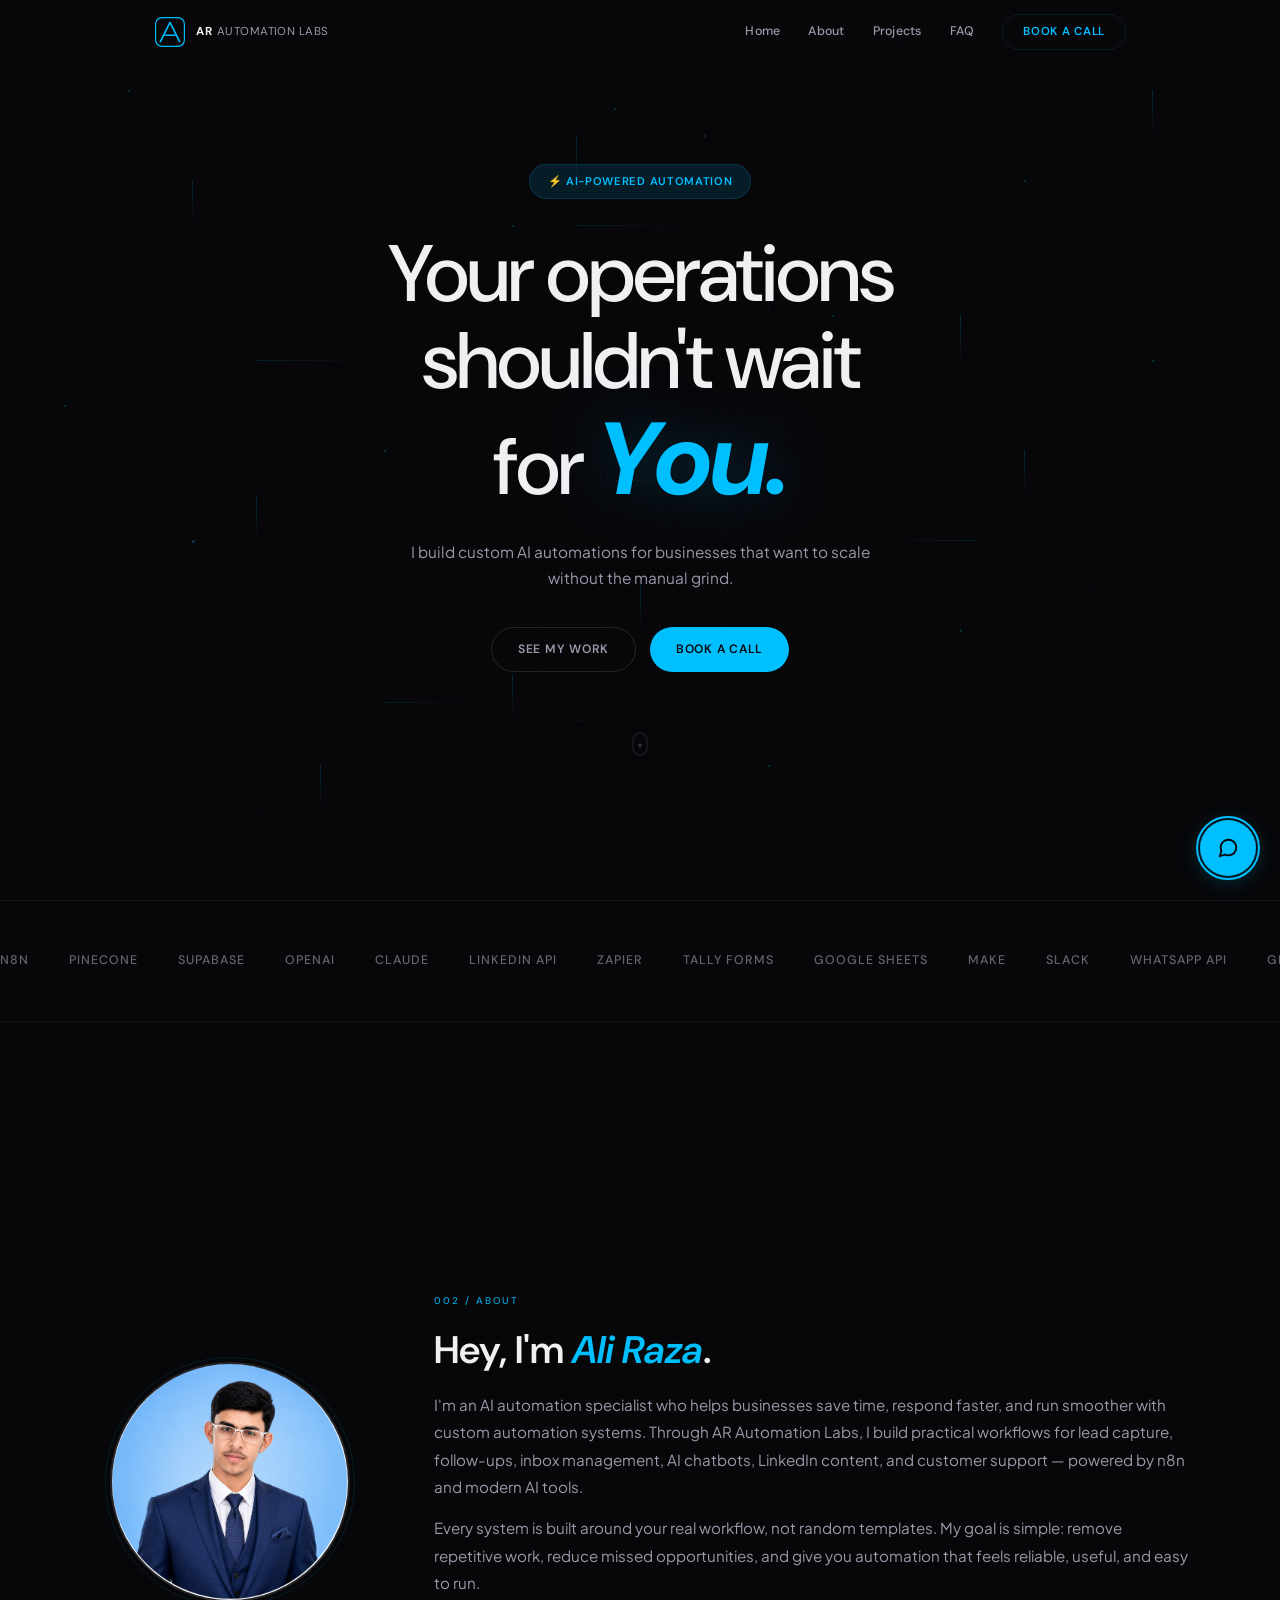
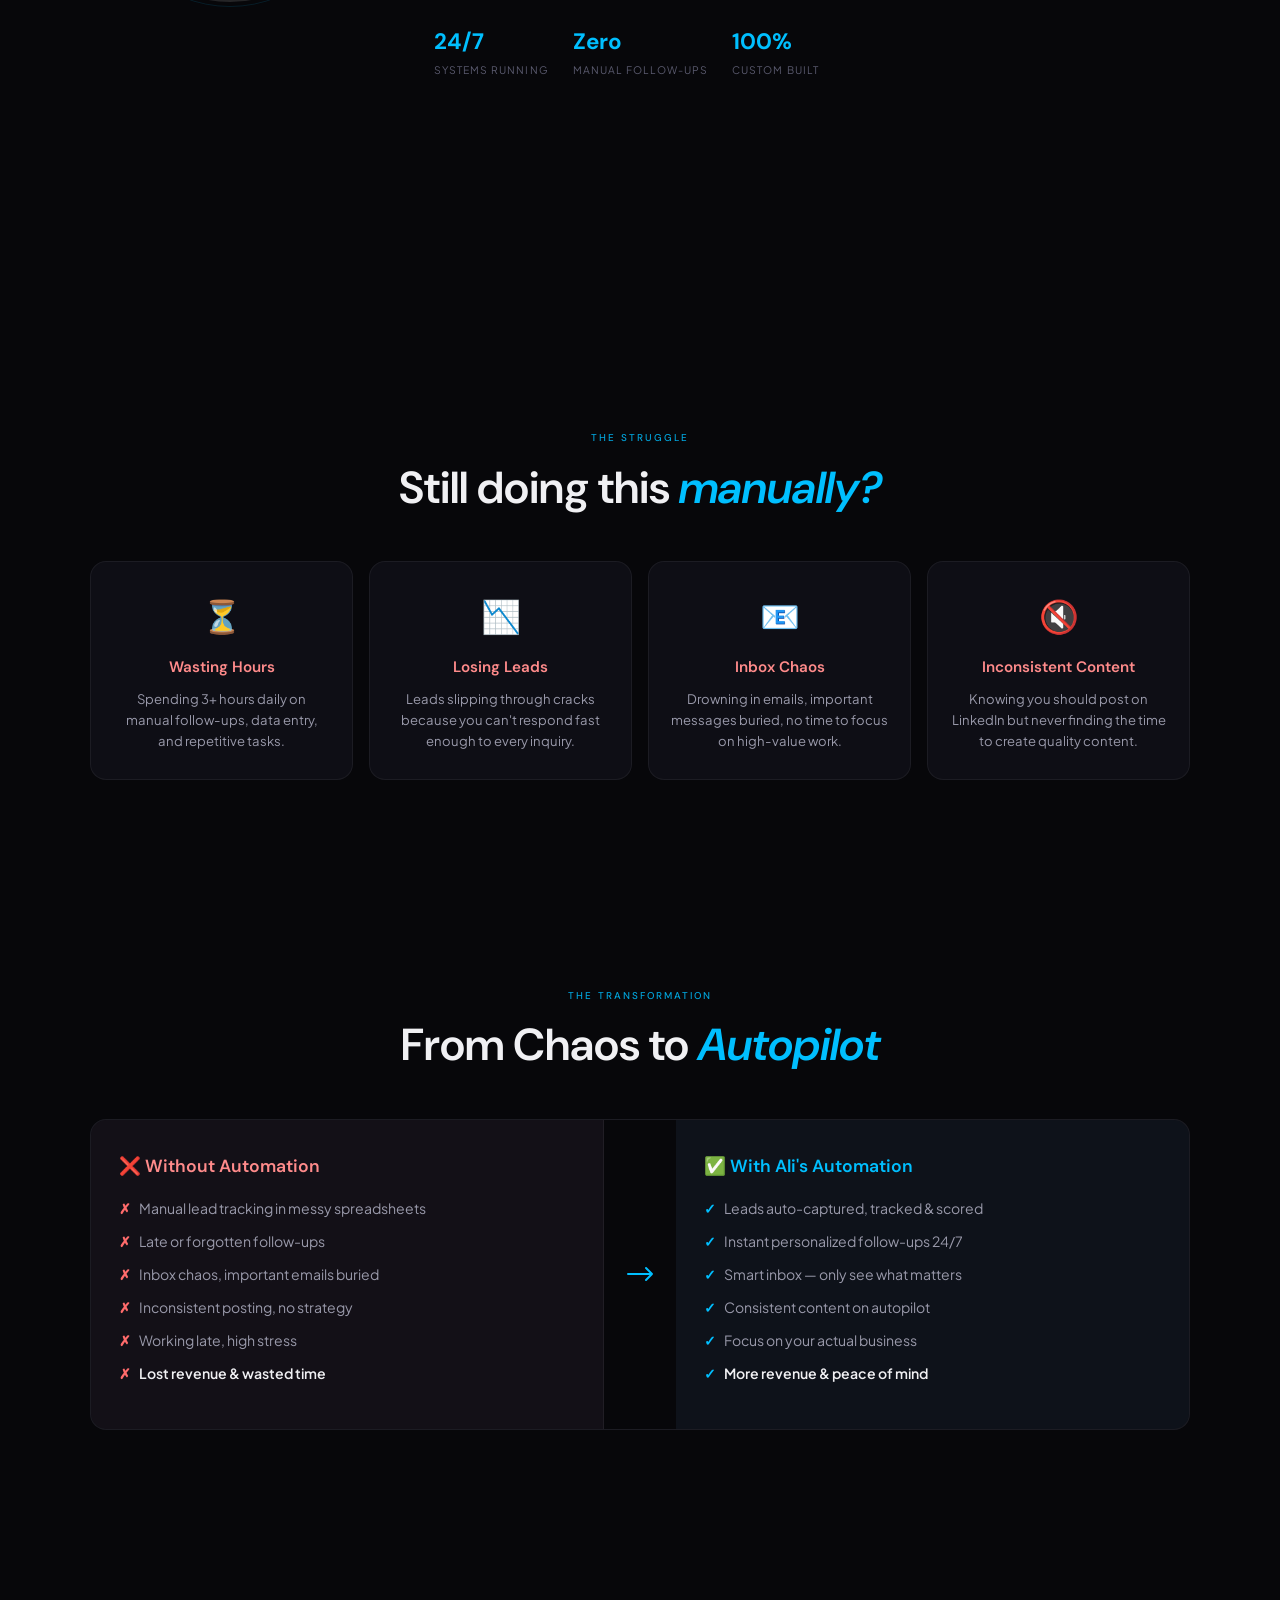
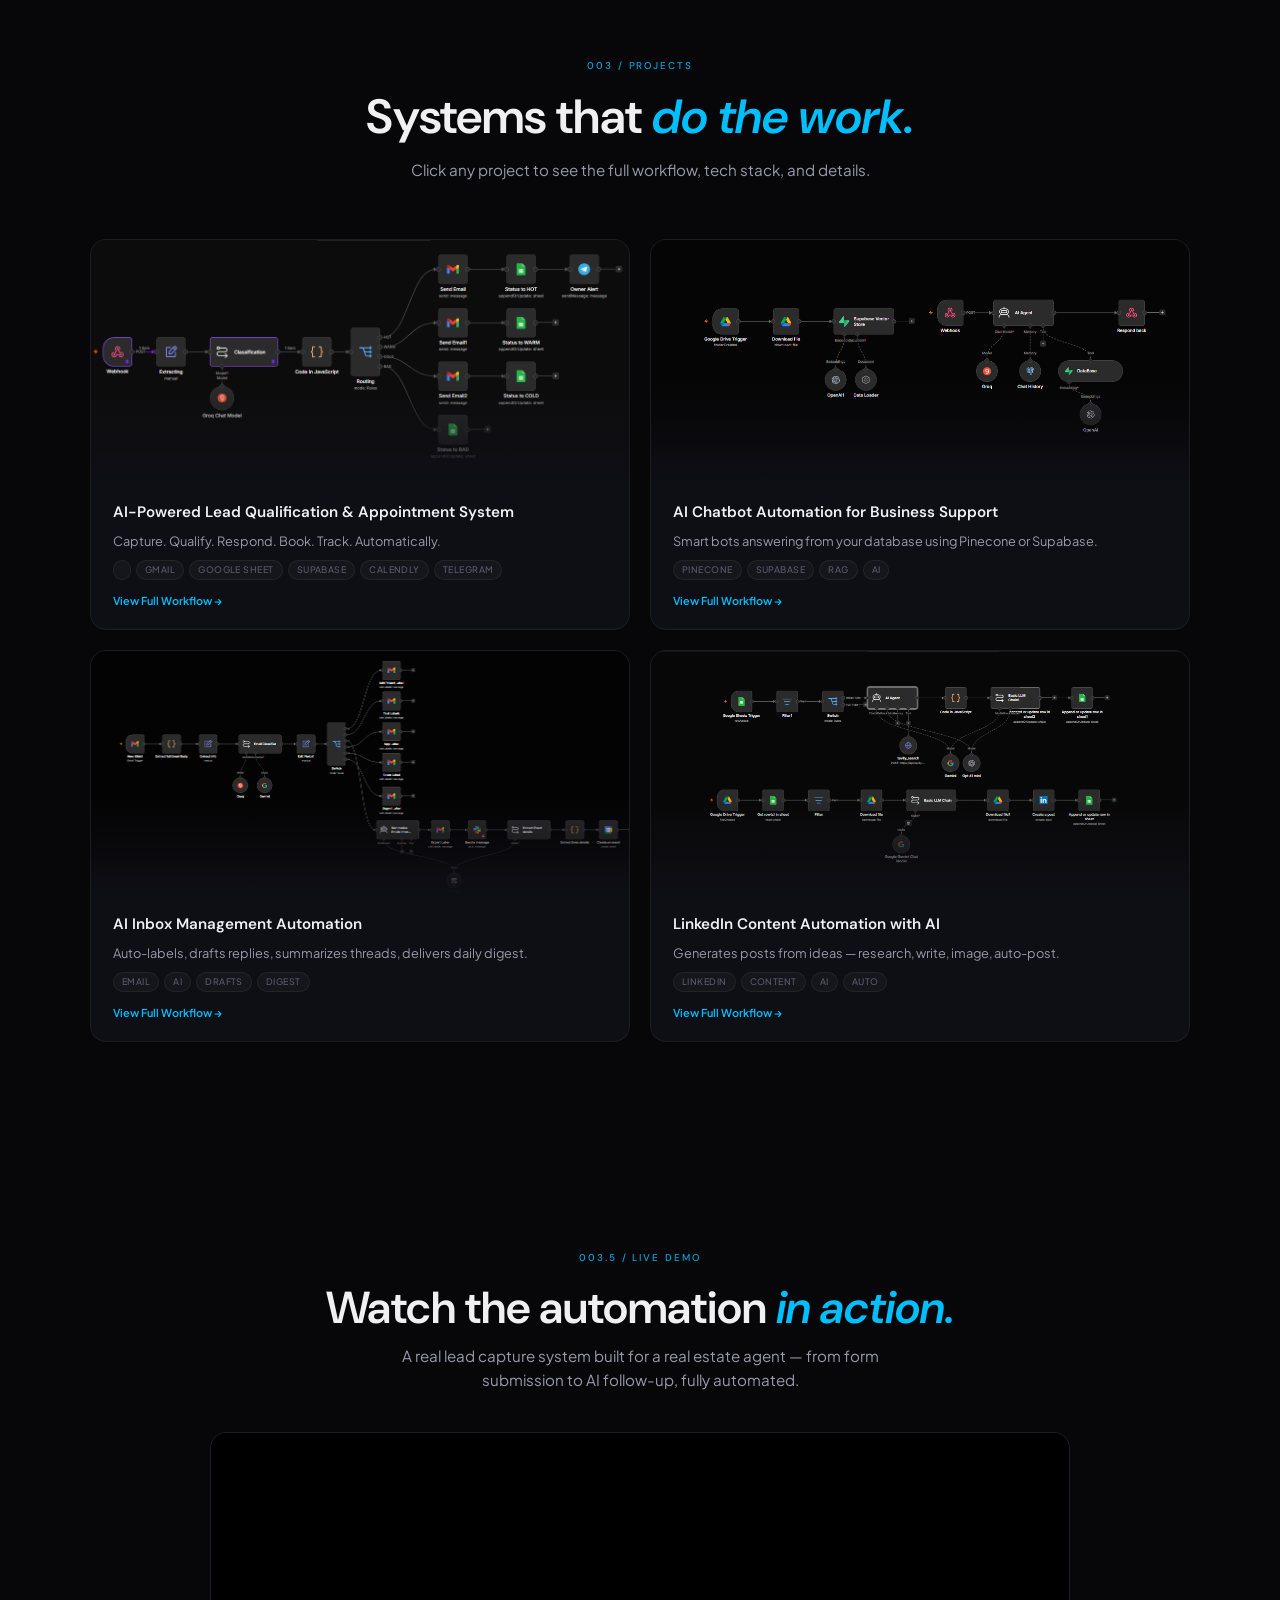
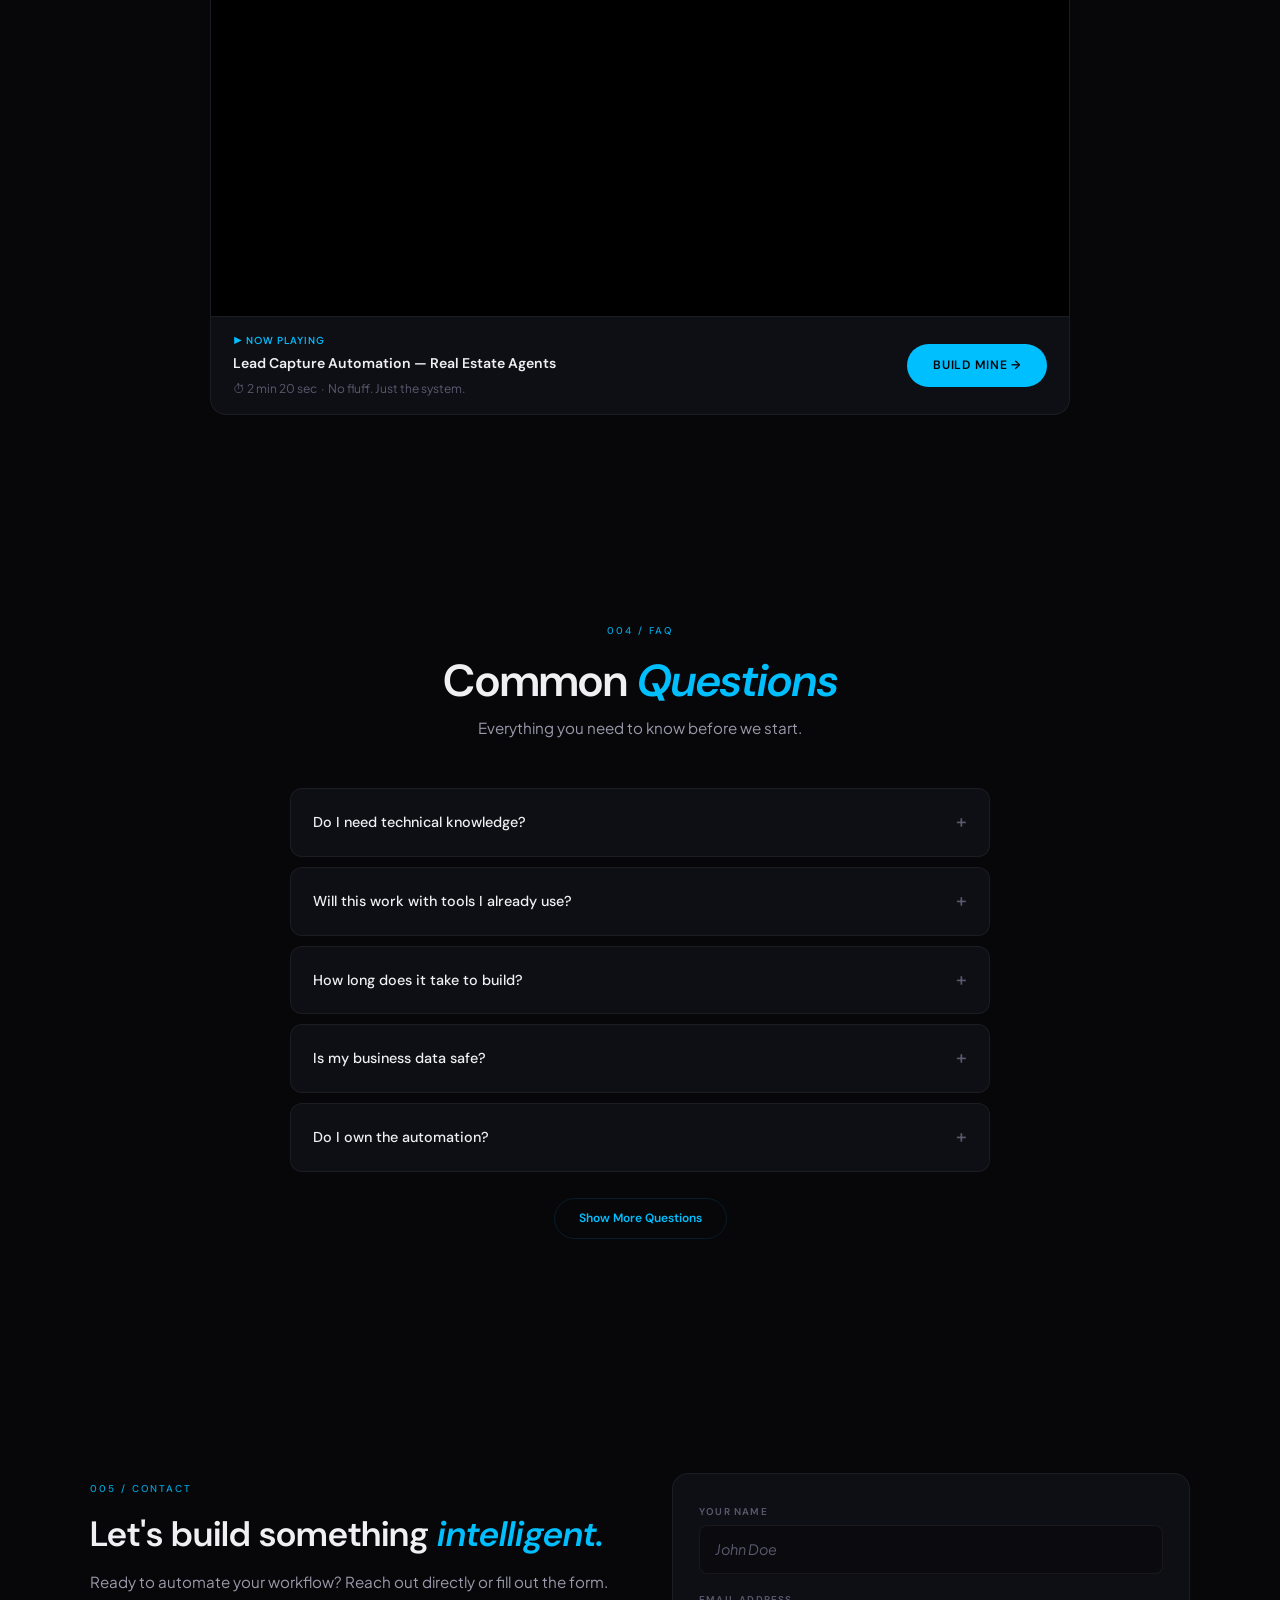
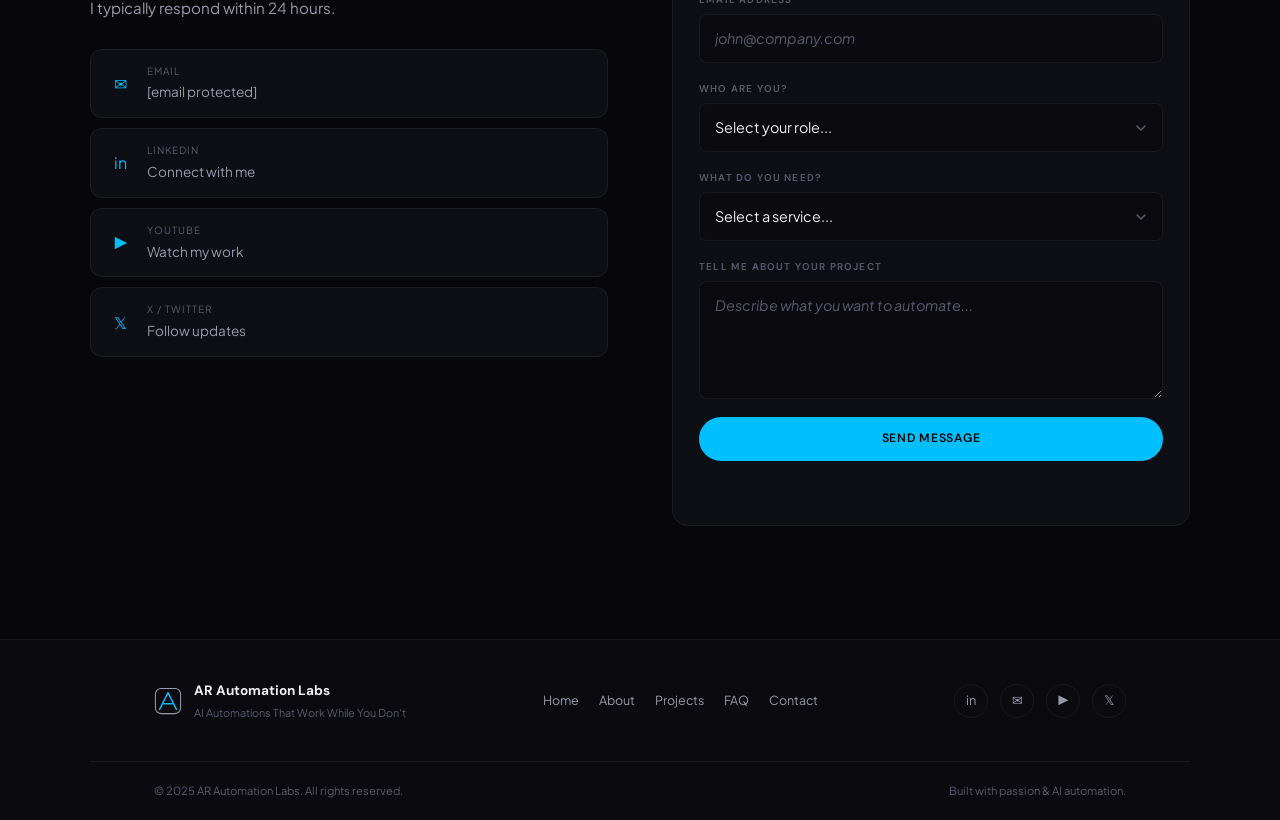
==== index.html @ 672a9bc5 "Update index.html" ====
<!DOCTYPE html>
<html lang="en">
<head>
    <meta charset="UTF-8">
    <meta name="viewport" content="width=device-width, initial-scale=1.0">
    <title>Ali Raza — AI Automation Specialist | AR Automation Labs</title>
    <meta name="description" content="AR Automation Labs by Ali Raza builds custom AI automations for small businesses: lead capture, AI chatbots, inbox management and LinkedIn content powered by n8n.">
    <meta name="keywords" content="AR Automation Labs, AR Automation Lab, Ali Raza, aliraza, Faisalabad, Pakistan, Freelancer, Founder, Ali Automation, Ali Raza automation, AI automation specialist, AI automation expert, n8n automation, n8n automation specialist, lead capture automation, AI chatbot setup, AI chatbot automation, inbox management automation, LinkedIn content automation, business process automation, workflow automation expert, real estate automation, coaching automation, consultant automation, marketing agency automation">
    <meta name="author" content="Ali Raza">
    <meta name="robots" content="index, follow, max-snippet:-1">
    <link rel="canonical" href="https://ar-automation-labs.vercel.app/">

    <meta property="og:type" content="website">
    <meta property="og:url" content="https://ar-automation-labs.vercel.app/">
    <meta property="og:title" content="AR Automation Labs | AI Automation Specialist — Ali Raza">
    <meta property="og:description" content="AR Automation Labs by Ali Raza builds practical AI automations for businesses, including lead capture, AI chatbots, inbox management and LinkedIn content systems powered by n8n.">
    <meta property="og:site_name" content="AR Automation Lab">
    <meta property="og:image" content="https://ar-automation-labs.vercel.app/uploads/profile_pic.png">
    <meta property="og:image:alt" content="Ali Raza — AI Automation Specialist at AR Automation Lab">

    <meta name="twitter:card" content="summary_large_image">
    <meta name="twitter:title" content="AR Automation Labs | AI Automation Specialist — Ali Raza">
    <meta name="twitter:description" content="Practical AI automation systems by Ali Raza for lead capture, AI chatbots, inbox management and LinkedIn content automation using n8n.">
    <meta name="twitter:image" content="https://ar-automation-labs.vercel.app/uploads/profile_pic.png">
    <meta name="twitter:image:alt" content="Ali Raza — AI Automation Specialist at AR Automation Lab">

    <meta name="theme-color" content="#07070A">

    <link rel="preconnect" href="https://fonts.googleapis.com">
    <link rel="preconnect" href="https://fonts.gstatic.com" crossorigin>
    <link href="https://fonts.googleapis.com/css2?family=DM+Sans:ital,opsz,wght@0,9..40,300;0,9..40,400;0,9..40,500;0,9..40,600;0,9..40,700;1,9..40,400;1,9..40,700&family=Plus+Jakarta+Sans:wght@300;400;500;600;700&display=swap" rel="stylesheet">

    <link rel="icon" type="image/svg+xml" href="favicon.svg">
    <link rel="apple-touch-icon" href="uploads/profile_pic.png">

    <script type="application/ld+json">
    {
      "@context": "https://schema.org",
      "@graph": [
        {
          "@type": "Person",
          "@id": "https://ar-automation-labs.vercel.app#person",
          "name": "Ali Raza",
          "alternateName": ["Ali Automation", "AR Automation Lab", "Automate With Ali"],
          "jobTitle": "AI Automation Specialist",
          "url": "https://ar-automation-labs.vercel.app",
          "image": "https://ar-automation-labs.vercel.app/uploads/profile_pic.png",
          "email": "mailto:aiautomationexpert786@gmail.com",
          "description": "Ali Raza is an AI automation specialist and founder of AR Automation Lab, building custom n8n workflows, AI chatbots, lead capture automations, inbox management systems and LinkedIn content automations for businesses.",
          "knowsAbout": [
            "AI Automation",
            "n8n Automation",
            "Workflow Automation",
            "Lead Capture Automation",
            "AI Chatbots",
            "Inbox Management Automation",
            "LinkedIn Content Automation",
            "Business Process Automation",
            "OpenAI",
            "Claude",
            "Pinecone",
            "Supabase",
            "Zapier",
            "Make"
          ],
          "sameAs": [
            "https://www.linkedin.com/in/ar-automation-labs/",
            "https://www.youtube.com/@AutomateWithAli",
            "https://x.com/AR_AiAutomation"
          ]
        },
        {
          "@type": "ProfessionalService",
          "@id": "https://ar-automation-labs.vercel.app#business",
          "name": "AR Automation Lab",
          "alternateName": "AR Automation Labs",
          "url": "https://ar-automation-labs.vercel.app",
          "image": "https://ar-automation-labs.vercel.app/uploads/profile_pic.png",
          "description": "AR Automation Lab builds custom AI automations for real estate agents, coaches, consultants and marketing agencies, including lead capture, AI chatbots, inbox management and LinkedIn content automation with n8n.",
          "founder": { "@id": "https://ar-automation-labs.vercel.app#person" },
          "areaServed": "Worldwide",
          "serviceType": [
            "AI Automation",
            "n8n Automation",
            "Lead Capture Automation",
            "AI Chatbot Setup",
            "Inbox Management Automation",
            "LinkedIn Content Automation",
            "Business Process Automation",
            "Workflow Automation"
          ],
          "email": "mailto:aiautomationexpert786@gmail.com",
          "sameAs": [
            "https://www.linkedin.com/in/ar-automation-labs/",
            "https://www.youtube.com/@AutomateWithAli",
            "https://x.com/AR_AiAutomation"
          ]
        },
        {
          "@type": "WebSite",
          "@id": "https://ar-automation-labs.vercel.app#website",
          "name": "AR Automation Lab",
          "alternateName": "Ali Raza Automation Portfolio",
          "url": "https://ar-automation-labs.vercel.app",
          "publisher": { "@id": "https://ar-automation-labs.vercel.app#business" }
        },
        {
          "@type": "FAQPage",
          "@id": "https://ar-automation-labs.vercel.app#faq-schema",
          "mainEntity": [
            {
              "@type": "Question",
              "name": "Do I need technical knowledge?",
              "acceptedAnswer": {
                "@type": "Answer",
                "text": "Not at all. I build everything to be plug-and-play. If you can check email or use a spreadsheet, you can use these automations. I handle all the technical setup."
              }
            },
            {
              "@type": "Question",
              "name": "Will this work with tools I already use?",
              "acceptedAnswer": {
                "@type": "Answer",
                "text": "Most likely. n8n connects with 400+ apps including Gmail, Slack, Trello, HubSpot, Google Sheets, WhatsApp, and more. We'll check your stack before starting."
              }
            },
            {
              "@type": "Question",
              "name": "How long does it take to build?",
              "acceptedAnswer": {
                "@type": "Answer",
                "text": "Simple automations take 3-5 days. Complex AI chatbots or multi-step workflows may take 5-7 days. We'll agree on a timeline before starting."
              }
            },
            {
              "@type": "Question",
              "name": "Is my business data safe?",
              "acceptedAnswer": {
                "@type": "Answer",
                "text": "Yes. I use secure, encrypted connections and never store your data. Your automations run on your own accounts or secure cloud environments you control."
              }
            },
            {
              "@type": "Question",
              "name": "Do I own the automation?",
              "acceptedAnswer": {
                "@type": "Answer",
                "text": "You own it 100%. Once built and deployed, it's yours. No monthly subscription to me. You only pay for the tools you use, like n8n cloud or API credits."
              }
            }
          ]
        }
      ]
    }
    </script>

    <link rel="stylesheet" href="style.css">
</head>
<body>
    <div class="grid-bg" aria-hidden="true"></div>
    <div class="mouse-glow" id="mouseGlow" aria-hidden="true"></div>

    <!-- HEADER -->
    <header class="header" role="banner">
        <div class="header__inner">
            <a href="#hero" class="header__logo" aria-label="AR Automation Labs - Home">
                <svg class="header__logo-icon" viewBox="0 0 40 40" fill="none" aria-hidden="true">
                    <path d="M8 32L20 8L32 32" stroke="#00BFFF" stroke-width="2" stroke-linecap="round" stroke-linejoin="round"/>
                    <path d="M14 24H26" stroke="#00BFFF" stroke-width="2" stroke-linecap="round"/>
                    <rect x="2" y="2" width="36" height="36" rx="8" stroke="url(#lg1)" stroke-width="1.5"/>
                    <defs><linearGradient id="lg1" x1="0" y1="0" x2="40" y2="40"><stop stop-color="#00BFFF"/><stop offset="1" stop-color="#0055FF"/></linearGradient></defs>
                </svg>
                <span class="header__logo-text">AR <span class="header__logo-text--thin">AUTOMATION LABS</span></span>
            </a>
            <nav class="header__nav" role="navigation" aria-label="Main">
                <a href="#hero" class="header__nav-link">Home</a>
                <a href="#about" class="header__nav-link">About</a>
                <a href="#automations" class="header__nav-link">Projects</a>
                <a href="#faq" class="header__nav-link">FAQ</a>
                <a href="#contact" class="header__cta">Book a Call</a>
            </nav>
            <button class="header__menu-btn" aria-label="Menu" aria-expanded="false">
                <span></span><span></span><span></span>
            </button>
        </div>
    </header>

    <!-- MOBILE MENU -->
    <div class="mobile-menu" id="mobileMenu" role="dialog" aria-label="Navigation menu" aria-hidden="true">
        <div class="mobile-menu__inner">
            <a href="#hero" class="mobile-menu__link">Home</a>
            <a href="#about" class="mobile-menu__link">About</a>
            <a href="#automations" class="mobile-menu__link">Projects</a>
            <a href="#faq" class="mobile-menu__link">FAQ</a>
            <a href="#contact" class="mobile-menu__cta">Book a Call</a>
        </div>
    </div>

    <main>
        <!-- HERO -->
        <section id="hero" class="section hero" data-animate>
            <div class="hero__particles" aria-hidden="true">
                <div class="particle" style="top:10%;left:10%;--d:3s;--s:2px;--dx:22px;--dy:-38px"></div>
                <div class="particle" style="top:20%;left:80%;--d:4s;--s:1.5px;--dx:-18px;--dy:-30px"></div>
                <div class="particle" style="top:60%;left:15%;--d:5s;--s:2.5px;--dx:28px;--dy:-42px"></div>
                <div class="particle" style="top:70%;left:75%;--d:3.5s;--s:1.5px;--dx:-20px;--dy:-28px"></div>
                <div class="particle" style="top:40%;left:90%;--d:4.5s;--s:2px;--dx:-24px;--dy:-36px"></div>
                <div class="particle" style="top:80%;left:45%;--d:3s;--s:1px;--dx:16px;--dy:-24px"></div>
                <div class="particle" style="top:15%;left:55%;--d:5.5s;--s:2px;--dx:20px;--dy:-32px"></div>
                <div class="particle" style="top:50%;left:30%;--d:4s;--s:1.5px;--dx:-22px;--dy:-34px"></div>
                <div class="particle" style="top:35%;left:65%;--d:3.8s;--s:2px;--dx:18px;--dy:-40px"></div>
                <div class="particle" style="top:90%;left:20%;--d:4.2s;--s:1px;--dx:14px;--dy:-20px"></div>
                <div class="particle" style="top:25%;left:40%;--d:4.8s;--s:1.8px;--dx:26px;--dy:-44px"></div>
                <div class="particle" style="top:65%;left:85%;--d:3.2s;--s:1.2px;--dx:-16px;--dy:-26px"></div>
                <div class="particle" style="top:45%;left:5%;--d:5.2s;--s:2.2px;--dx:30px;--dy:-38px"></div>
                <div class="particle" style="top:85%;left:60%;--d:3.6s;--s:1.6px;--dx:-12px;--dy:-22px"></div>
                <div class="particle" style="top:5%;left:70%;--d:4.4s;--s:1.4px;--dx:20px;--dy:-30px"></div>
                <div class="particle" style="top:12%;left:48%;--d:4.1s;--s:1.9px;--dx:22px;--dy:-34px"></div>
                <div class="star-line" style="top:20%;left:15%;--dx:-40px;--dy:55px;--d:5s"></div>
                <div class="star-line" style="top:50%;left:80%;--dx:35px;--dy:-50px;--d:6s"></div>
                <div class="star-line" style="top:75%;left:40%;--dx:-28px;--dy:-38px;--d:4.5s"></div>
                <div class="star-line" style="top:30%;left:60%;--dx:42px;--dy:44px;--d:5.5s"></div>
                <div class="star-line" style="top:85%;left:25%;--dx:22px;--dy:-30px;--d:6.5s"></div>
                <div class="star-line" style="top:10%;left:90%;--dx:-36px;--dy:48px;--d:4.8s"></div>
                <div class="star-line" style="top:55%;left:20%;--dx:-22px;--dy:36px;--d:5.2s"></div>
                <div class="star-line" style="top:35%;left:75%;--dx:30px;--dy:-44px;--d:6.2s"></div>
                <div class="star-line" style="top:65%;left:50%;--dx:-34px;--dy:-22px;--d:4.9s"></div>
                <div class="star-line" style="top:15%;left:45%;--dx:26px;--dy:40px;--d:5.8s"></div>
                <div class="circuit-line" style="top:40%;left:20%;--w:100px;--d:8s"></div>
                <div class="circuit-line" style="top:60%;left:70%;--w:80px;--d:9s;--dir:1"></div>
                <div class="circuit-line" style="top:25%;left:45%;--w:120px;--d:7.5s"></div>
                <div class="circuit-line" style="top:78%;left:30%;--w:90px;--d:8.5s"></div>
            </div>
            <div class="hero__inner">
                <div class="hero__badge">⚡ AI-Powered Automation</div>
                <h1 class="hero__title">
                    <span class="hero__line">Your operations</span>
                    <span class="hero__line">shouldn't wait</span>
                    <span class="hero__line hero__line--accent">for <em>You.</em></span>
                </h1>
                <p class="hero__sub">I build custom AI automations for businesses that want to scale without the manual grind.</p>
                <div class="hero__btns">
                    <a href="#automations" class="btn btn--ghost">See My Work</a>
                    <a href="#contact" class="btn btn--solid">Book a Call</a>
                </div>
                <div class="hero__scroll" aria-hidden="true">
                    <svg width="16" height="24" viewBox="0 0 16 24" fill="none"><rect x="1" y="1" width="14" height="22" rx="7" stroke="currentColor" stroke-width="1.2" opacity=".3"/><circle cx="8" cy="7" r="2" fill="currentColor" opacity=".5"><animate attributeName="cy" values="7;14;7" dur="2s" repeatCount="indefinite"/></circle></svg>
                </div>
            </div>
        </section>

        <!-- TICKER -->
        <section class="section section--ticker" aria-label="Tools and technologies used">
            <div class="ticker-wrap">
                <div class="ticker-track">
                    <span class="ticker-item">n8n</span>
                    <span class="ticker-item">Pinecone</span>
                    <span class="ticker-item">Supabase</span>
                    <span class="ticker-item">OpenAI</span>
                    <span class="ticker-item">Claude</span>
                    <span class="ticker-item">LinkedIn API</span>
                    <span class="ticker-item">Zapier</span>
                    <span class="ticker-item">Tally Forms</span>
                    <span class="ticker-item">Google Sheets</span>
                    <span class="ticker-item">Make</span>
                    <span class="ticker-item">Slack</span>
                    <span class="ticker-item">WhatsApp API</span>
                    <span class="ticker-item">Gmail API</span>
                    <span class="ticker-item">HubSpot</span>
                    <span class="ticker-item">n8n</span>
                    <span class="ticker-item">Pinecone</span>
                    <span class="ticker-item">Supabase</span>
                    <span class="ticker-item">OpenAI</span>
                    <span class="ticker-item">Claude</span>
                    <span class="ticker-item">LinkedIn API</span>
                    <span class="ticker-item">Zapier</span>
                    <span class="ticker-item">Tally Forms</span>
                    <span class="ticker-item">Google Sheets</span>
                    <span class="ticker-item">Make</span>
                    <span class="ticker-item">Slack</span>
                    <span class="ticker-item">WhatsApp API</span>
                    <span class="ticker-item">Gmail API</span>
                    <span class="ticker-item">HubSpot</span>
                </div>
            </div>
        </section>

        <!-- ABOUT -->
        <section id="about" class="section about" data-animate>
            <div class="about__inner">
                <div class="about__photo-wrap">
                    <div class="about__photo">
                        <div class="about__photo-ring"></div>
                        <img src="uploads/profile_pic.png" alt="Ali Raza — AI Automation Specialist" class="about__photo-img">
                    </div>
                </div>
                <div class="about__text">
                    <span class="label" aria-label="Section 002">002 / About</span>
                    <h2>Hey, I'm <span class="cyan">Ali Raza</span>.</h2>
                    <p>I'm an AI automation specialist who helps businesses save time, respond faster, and run smoother with custom automation systems. Through AR Automation Labs, I build practical workflows for lead capture, follow-ups, inbox management, AI chatbots, LinkedIn content, and customer support — powered by n8n and modern AI tools.</p>
                    <p>Every system is built around your real workflow, not random templates. My goal is simple: remove repetitive work, reduce missed opportunities, and give you automation that feels reliable, useful, and easy to run.</p>
                    <div class="about__stats">
                        <div class="about__stat"><span class="about__stat-num">24/7</span><span class="about__stat-label">Systems Running</span></div>
                        <div class="about__stat"><span class="about__stat-num">Zero</span><span class="about__stat-label">Manual Follow-ups</span></div>
                        <div class="about__stat"><span class="about__stat-num">100%</span><span class="about__stat-label">Custom Built</span></div>
                    </div>
                </div>
            </div>
        </section>

        <!-- PROBLEM -->
        <section id="problem" class="section section--compact problem" data-animate>
            <div class="problem__inner">
                <div class="problem__head">
                    <span class="label">The Struggle</span>
                    <h2>Still doing this <span class="cyan">manually?</span></h2>
                </div>
                <div class="problem__grid">
                    <div class="problem-card reveal-right" data-delay="0">
                        <div class="problem-card__icon">⏳</div>
                        <h3>Wasting Hours</h3>
                        <p>Spending 3+ hours daily on manual follow-ups, data entry, and repetitive tasks.</p>
                    </div>
                    <div class="problem-card reveal-right" data-delay="0.08">
                        <div class="problem-card__icon">📉</div>
                        <h3>Losing Leads</h3>
                        <p>Leads slipping through cracks because you can't respond fast enough to every inquiry.</p>
                    </div>
                    <div class="problem-card reveal-right" data-delay="0.16">
                        <div class="problem-card__icon">📧</div>
                        <h3>Inbox Chaos</h3>
                        <p>Drowning in emails, important messages buried, no time to focus on high-value work.</p>
                    </div>
                    <div class="problem-card reveal-right" data-delay="0.24">
                        <div class="problem-card__icon">🔇</div>
                        <h3>Inconsistent Content</h3>
                        <p>Knowing you should post on LinkedIn but never finding the time to create quality content.</p>
                    </div>
                </div>
            </div>
        </section>

        <!-- SOLUTION / BEFORE VS AFTER -->
        <section id="solution" class="section section--compact solution" data-animate>
            <div class="solution__inner">
                <div class="solution__head">
                    <span class="label">The Transformation</span>
                    <h2>From Chaos to <span class="cyan">Autopilot</span></h2>
                </div>
                <div class="solution__compare">
                    <div class="solution__side solution__side--before">
                        <h3>❌ Without Automation</h3>
                        <ul>
                            <li>Manual lead tracking in messy spreadsheets</li>
                            <li>Late or forgotten follow-ups</li>
                            <li>Inbox chaos, important emails buried</li>
                            <li>Inconsistent posting, no strategy</li>
                            <li>Working late, high stress</li>
                            <li><strong>Lost revenue & wasted time</strong></li>
                        </ul>
                    </div>
                    <div class="solution__divider" aria-hidden="true">
                        <svg width="40" height="40" viewBox="0 0 40 40" fill="none"><path d="M8 20h24M26 14l6 6-6 6" stroke="#00BFFF" stroke-width="2" stroke-linecap="round" stroke-linejoin="round"/></svg>
                    </div>
                    <div class="solution__side solution__side--after">
                        <h3>✅ With Ali's Automation</h3>
                        <ul>
                            <li>Leads auto-captured, tracked & scored</li>
                            <li>Instant personalized follow-ups 24/7</li>
                            <li>Smart inbox — only see what matters</li>
                            <li>Consistent content on autopilot</li>
                            <li>Focus on your actual business</li>
                            <li><strong>More revenue & peace of mind</strong></li>
                        </ul>
                    </div>
                </div>
            </div>
        </section>

        <!-- PROJECTS -->
        <section id="automations" class="section automations" data-animate>
            <div class="automations__inner">
                <div class="automations__head">
                    <span class="label" aria-label="Section 003">003 / Projects</span>
                    <h2>Systems that <span class="cyan">do the work.</span></h2>
                    <p class="automations__head-sub">Click any project to see the full workflow, tech stack, and details.</p>
                </div>
                <div class="cards-grid">
                    <article class="card reveal-right" data-delay="0" data-modal="m-lead" tabindex="0" role="button" aria-label="View Lead Capture project details">
                        <div class="card__img"><img src="screenshots/lead.png" alt="Lead Capture Workflow" style="width:100%;height:100%;object-fit:cover;display:block;border-radius:0;"></div>
                        <div class="card__body">
                            <h3>AI-Powered Lead Qualification &amp; Appointment System</h3>
                            <p>Capture. Qualify. Respond. Book. Track. Automatically.</p>
                            <div class="card__tags"><span></span><span>Gmail</span><span>Google Sheet</span><span>Supabase</span><span>Calendly</span><span>Telegram</span></div>
                            <span class="card__cta">View Full Workflow →</span>
                        </div>
                    </article>
                    <article class="card reveal-right" data-delay="0.08" data-modal="m-chat" tabindex="0" role="button" aria-label="View AI Chatbots project details">
                        <div class="card__img"><img src="screenshots/chatbot.png" alt="AI Chatbot Workflow" style="width:100%;height:100%;object-fit:cover;display:block;border-radius:0;"></div>
                        <div class="card__body">
                            <h3>AI Chatbot Automation for Business Support</h3>
                            <p>Smart bots answering from your database using Pinecone or Supabase.</p>
                            <div class="card__tags"><span>Pinecone</span><span>Supabase</span><span>RAG</span><span>AI</span></div>
                            <span class="card__cta">View Full Workflow →</span>
                        </div>
                    </article>
                    <article class="card reveal-right" data-delay="0.16" data-modal="m-inbox" tabindex="0" role="button" aria-label="View Inbox Manager project details">
                        <div class="card__img"><img src="screenshots/inbox.png" alt="Inbox Manager Workflow" style="width:100%;height:100%;object-fit:cover;display:block;border-radius:0;"></div>
                        <div class="card__body">
                            <h3>AI Inbox Management Automation</h3>
                            <p>Auto-labels, drafts replies, summarizes threads, delivers daily digest.</p>
                            <div class="card__tags"><span>Email</span><span>AI</span><span>Drafts</span><span>Digest</span></div>
                            <span class="card__cta">View Full Workflow →</span>
                        </div>
                    </article>
                    <article class="card reveal-right" data-delay="0.24" data-modal="m-linkedin" tabindex="0" role="button" aria-label="View LinkedIn Content project details">
                        <div class="card__img"><img src="screenshots/linkedin.png" alt="LinkedIn Content Workflow" style="width:100%;height:100%;object-fit:cover;display:block;border-radius:0;"></div>
                        <div class="card__body">
                            <h3>LinkedIn Content Automation with AI</h3>
                            <p>Generates posts from ideas — research, write, image, auto-post.</p>
                            <div class="card__tags"><span>LinkedIn</span><span>Content</span><span>AI</span><span>Auto</span></div>
                            <span class="card__cta">View Full Workflow →</span>
                        </div>
                    </article>
                </div>
            </div>
        </section>

<!-- VIDEO DEMO -->
        <section id="demo" class="section section--compact demo" data-animate>
            <div class="demo__inner">
                <div class="demo__head">
                    <span class="label">003.5 / Live Demo</span>
                    <h2>Watch the automation <span class="cyan">in action.</span></h2>
                    <p class="demo__sub">A real lead capture system built for a real estate agent — from form submission to AI follow-up, fully automated.</p>
                </div>
                <div class="demo__player-wrap">
                    <div class="demo__player" id="demoPlayer">
                        <iframe
    id="demoIframe"
    src="https://www.youtube.com/embed/F76RA__dnnw"
    title="Lead Capture Automation Demo — Real Estate"
    frameborder="0"
    referrerpolicy="strict-origin-when-cross-origin"
    allow="accelerometer; autoplay; clipboard-write; encrypted-media; gyroscope; picture-in-picture; fullscreen"
    allowfullscreen
    loading="lazy"
></iframe>
                    </div>
                    <div class="demo__meta">
                        <div class="demo__meta-left">
                            <span class="demo__badge">▶ Now Playing</span>
                            <span class="demo__title">Lead Capture Automation — Real Estate Agents</span>
                            <span class="demo__dur">⏱ 2 min 20 sec &nbsp;·&nbsp; No fluff. Just the system.</span>
                        </div>
                        <a href="#contact" class="btn btn--solid demo__cta">Build Mine →</a>
                    </div>
                </div>
            </div>
        </section>

        <!-- FAQ -->
        <section id="faq" class="section section--compact faq" data-animate>
            <div class="faq__inner">
                <div class="faq__head">
                    <span class="label">004 / FAQ</span>
                    <h2>Common <span class="cyan">Questions</span></h2>
                    <p class="faq__head-sub">Everything you need to know before we start.</p>
                </div>
                <div class="faq__list">
                    <div class="faq-item faq-item--visible">
                        <button class="faq-q" aria-expanded="false">Do I need technical knowledge?</button>
                        <div class="faq-a"><p>Not at all. I build everything to be plug-and-play. If you can check email or use a spreadsheet, you can use these automations. I handle all the technical setup.</p></div>
                    </div>
                    <div class="faq-item faq-item--visible">
                        <button class="faq-q" aria-expanded="false">Will this work with tools I already use?</button>
                        <div class="faq-a"><p>Most likely. n8n connects with 400+ apps including Gmail, Slack, Trello, HubSpot, Google Sheets, WhatsApp, and more. We'll check your stack before starting.</p></div>
                    </div>
                    <div class="faq-item faq-item--visible">
                        <button class="faq-q" aria-expanded="false">How long does it take to build?</button>
                        <div class="faq-a"><p>Simple automations take 3-5 days. Complex AI chatbots or multi-step workflows may take 5-7 days. We'll agree on a timeline before starting.</p></div>
                    </div>
                    <div class="faq-item faq-item--visible">
                        <button class="faq-q" aria-expanded="false">Is my business data safe?</button>
                        <div class="faq-a"><p>Yes. I use secure, encrypted connections and never store your data. Your automations run on your own accounts or secure cloud environments you control.</p></div>
                    </div>
                    <div class="faq-item faq-item--visible">
                        <button class="faq-q" aria-expanded="false">Do I own the automation?</button>
                        <div class="faq-a"><p>You own it 100%. Once built and deployed, it's yours. No monthly subscription to me. You only pay for the tools you use (like n8n cloud or API credits).</p></div>
                    </div>
                    <button class="faq-show-more" id="faqShowMore" aria-expanded="false">Show More Questions</button>
                    <div class="faq-hidden" id="faqHidden">
                        <div class="faq-item">
                            <button class="faq-q" aria-expanded="false">What happens if something breaks?</button>
                            <div class="faq-a"><p>I provide post-launch support to fix any issues. Automations are built with error handling, but if something unexpected happens, I'll resolve it quickly.</p></div>
                        </div>
                        <div class="faq-item">
                            <button class="faq-q" aria-expanded="false">Can I customize things later?</button>
                            <div class="faq-a"><p>Absolutely. n8n workflows are visual and easy to modify. I can teach you how to make small changes, or handle updates for you.</p></div>
                        </div>
                        <div class="faq-item">
                            <button class="faq-q" aria-expanded="false">How much does it cost?</button>
                            <div class="faq-a"><p>Pricing depends on complexity. Simple automations start at a base rate, while complex AI systems are quoted individually. Book a call for an exact quote.</p></div>
                        </div>
                    </div>
                </div>
            </div>
        </section>

        <!-- CONTACT -->
        <section id="contact" class="section contact">
            <div class="contact__inner">
                <div class="contact__info">
                    <span class="label" aria-label="Section 005">005 / Contact</span>
                    <h2>Let's build something <span class="cyan">intelligent.</span></h2>
                    <p>Ready to automate your workflow? Reach out directly or fill out the form. I typically respond within 24 hours.</p>
                    <a href="https://mail.google.com/mail/?view=cm&to=aiautomationexpert786@gmail.com" target="_blank" rel="noopener" class="contact-row" aria-label="Send email to Ali">
                        <span class="contact-row__icon">✉</span>
                        <div><span class="contact-row__label">Email</span><span class="contact-row__val"><span class="__cf_email__" data-cfemail="c8a9a1a9bdbca7a5a9bca1a7a6adb0b8adbabcfff0fe88afa5a9a1a4e6aba7a5">[email&#160;protected]</span></span></div>
                    </a>
                    <a href="https://www.linkedin.com/in/ar-automation-labs/" target="_blank" rel="noopener" class="contact-row" aria-label="Connect on LinkedIn">
                        <span class="contact-row__icon">in</span>
                        <div><span class="contact-row__label">LinkedIn</span><span class="contact-row__val">Connect with me</span></div>
                    </a>
                    <a href="https://www.youtube.com/@AutomateWithAli" target="_blank" rel="noopener" class="contact-row" aria-label="Watch on YouTube">
                        <span class="contact-row__icon">▶</span>
                        <div><span class="contact-row__label">YouTube</span><span class="contact-row__val">Watch my work</span></div>
                    </a>
                    <a href="https://x.com/AR_AiAutomation" target="_blank" rel="noopener" class="contact-row" aria-label="Follow on X">
                        <span class="contact-row__icon">𝕏</span>
                        <div><span class="contact-row__label">X / Twitter</span><span class="contact-row__val">Follow updates</span></div>
                    </a>
                </div>
                <form class="contact__form" id="contactForm" novalidate aria-label="Contact form">
                    <div class="field">
                        <label for="cf-name">YOUR NAME</label>
                        <input type="text" id="cf-name" name="name" placeholder="John Doe" required autocomplete="name" aria-required="true">
                    </div>
                    <div class="field">
                        <label for="cf-email">EMAIL ADDRESS</label>
                        <input type="email" id="cf-email" name="email" placeholder="john@company.com" required autocomplete="email" aria-required="true">
                    </div>
                    <div class="field">
                        <label for="cf-who">WHO ARE YOU?</label>
                        <select id="cf-who" name="who" required aria-required="true">
                            <option value="" disabled selected>Select your role...</option>
                            <option value="coaching">Coaching Center</option>
                            <option value="real-estate">Real Estate Agent</option>
                            <option value="marketing">Marketing Agency</option>
                            <option value="consultant">Consultant</option>
                            <option value="saas">SaaS Company</option>
                            <option value="ecommerce">E-commerce Business</option>
                            <option value="other">Other</option>
                        </select>
                    </div>
                    <div class="field">
                        <label for="cf-service">WHAT DO YOU NEED?</label>
                        <select id="cf-service" name="service" required aria-required="true">
                            <option value="" disabled selected>Select a service...</option>
                            <option value="lead-capture">Lead Capture &amp; Follow-up</option>
                            <option value="ai-chatbot">AI Chatbot</option>
                            <option value="inbox-manager">Inbox Manager</option>
                            <option value="linkedin-content">LinkedIn Content Creation</option>
                            <option value="custom">Custom Automation</option>
                            <option value="other">Other / Not Sure</option>
                        </select>
                    </div>
                    <div class="field">
                        <label for="cf-msg">TELL ME ABOUT YOUR PROJECT</label>
                        <textarea id="cf-msg" name="message" rows="4" placeholder="Describe what you want to automate..."></textarea>
                    </div>
                    <button type="submit" class="btn btn--solid btn--full" id="submitBtn" aria-label="Send contact message">
                        <span class="btn__text">Send Message</span>
                        <span class="btn__load" aria-hidden="true"><svg width="18" height="18" viewBox="0 0 18 18" fill="none"><circle cx="9" cy="9" r="7" stroke="currentColor" stroke-width="2" stroke-dasharray="30" stroke-dashoffset="8"><animateTransform attributeName="transform" type="rotate" from="0 9 9" to="360 9 9" dur="0.8s" repeatCount="indefinite"/></circle></svg></span>
                        <span class="btn__ok" aria-hidden="true">✓ Sent!</span>
                    </button>
                    <p class="form-msg" id="formMsg" aria-live="polite"></p>
                </form>
            </div>
        </section>
    </main>

    <!-- FOOTER -->
    <footer class="footer" role="contentinfo">
        <div class="footer__inner">
            <div class="footer__brand">
                <svg width="28" height="28" viewBox="0 0 40 40" fill="none" aria-hidden="true">
                    <path d="M8 32L20 8L32 32" stroke="#00BFFF" stroke-width="2" stroke-linecap="round" stroke-linejoin="round"/>
                    <path d="M14 24H26" stroke="#00BFFF" stroke-width="2" stroke-linecap="round"/>
                    <rect x="2" y="2" width="36" height="36" rx="8" stroke="currentColor" stroke-width="1.5"/>
                </svg>
                <div><span class="footer__brand-name">AR Automation Labs</span><span class="footer__brand-sub">AI Automations That Work While You Don't</span></div>
            </div>
            <nav class="footer__nav" aria-label="Footer navigation">
                <a href="#hero">Home</a>
                <a href="#about">About</a>
                <a href="#automations">Projects</a>
                <a href="#faq">FAQ</a>
                <a href="#contact">Contact</a>
            </nav>
            <div class="footer__socials">
                <a href="https://www.linkedin.com/in/ar-automation-labs/" target="_blank" rel="noopener" aria-label="LinkedIn">in</a>
                <a href="/cdn-cgi/l/email-protection#86e7efe7f3f2e9ebe7f2efe9e8e3fef6e3f4f2b1beb0c6e1ebe7efeaa8e5e9eb" aria-label="Email">✉</a>
                <a href="https://www.youtube.com/@AutomateWithAli" target="_blank" rel="noopener" aria-label="YouTube">▶</a>
                <a href="https://x.com/AR_AiAutomation" target="_blank" rel="noopener" aria-label="X Twitter">𝕏</a>
            </div>
        </div>
        <div class="footer__bottom">
            <span>© 2025 AR Automation Labs. All rights reserved.</span>
            <span>Built with passion &amp; AI automation.</span>
        </div>
    </footer>

    <!-- MODALS -->
    <div class="modal-overlay" id="m-lead" role="dialog" aria-modal="true" aria-labelledby="ml-title">
        <div class="modal">
            <button class="modal__x" aria-label="Close modal">&times;</button>
            <div class="modal__header"><span class="modal__badge">Lead Capture</span><h3 id="ml-title">Lead Capture &amp; Follow-up Automation</h3></div>
            <div class="modal__img-big"><img src="screenshots/lead.png" alt="Lead Capture Workflow" style="width:100%;border-radius:12px;object-fit:cover;"></div>
            <div class="modal__tech"><span class="modal__tech-label">Tech Stack:</span><div class="modal__tech-tags"><span>n8n</span><span>Gmail API</span><span>Google Sheets</span><span>OpenAI</span><span>Tally Forms</span><span>Calendly</span><span>Supabase</span><span>Telegram</span></div></div>
            <p class="modal__desc">Captures inbound leads, scores their urgency, responds intelligently with RAG, alerts you instantly on hot leads, and books calls automatically — all tracked in a real-time dashboard with smart follow-up logic.</p>
            <div class="modal__steps">
                <div class="modal__step"><span class="modal__step-num">1</span><div><strong>Lead Captured</strong><span>From forms, DMs, or landing pages</span></div></div>
                <div class="modal__step"><span class="modal__step-num">2</span><div><strong>Intelligent Scoring</strong><span>AI classifies lead as HOT / WARM / COLD / BAD</span></div></div>
                <div class="modal__step"><span class="modal__step-num">3</span><div><strong>Instant Response</strong><span>Personalized email sent within seconds</span></div></div>
                <div class="modal__step"><span class="modal__step-num">4</span><div><strong>Instant Alert</strong><span>Telegram/SMS sent only for hot leads</span></div></div>
                <div class="modal__step"><span class="modal__step-num">4</span><div><strong>RAG Reply Handler</strong><span>Answers questions using your knowledge base</span></div></div>
                <div class="modal__step"><span class="modal__step-num">4</span><div><strong>Call Booking</strong><span>Calendly link pushed to interested leads</span></div></div>
                <div class="modal__step"><span class="modal__step-num">4</span><div><strong>Smart Follow-ups</strong><span>Stops automatically when lead replies or books</span></div></div>
                <div class="modal__step"><span class="modal__step-num">4</span><div><strong>Real-time Dashboard</strong><span>Google Sheets with live status tracking</span></div></div>
            </div>
            <a href="#contact" class="btn btn--solid btn--full modal__go">I Want This Automation</a>
        </div>
    </div>

    <div class="modal-overlay" id="m-chat" role="dialog" aria-modal="true" aria-labelledby="mc-title">
        <div class="modal">
            <button class="modal__x" aria-label="Close modal">&times;</button>
            <div class="modal__header"><span class="modal__badge">AI Chatbots</span><h3 id="mc-title">AI Chatbot Automation</h3></div>
            <div class="modal__img-big"><img src="screenshots/chatbot.png" alt="AI Chatbot Workflow" style="width:100%;border-radius:12px;object-fit:cover;"></div>
            <div class="modal__tech"><span class="modal__tech-label">Tech Stack:</span><div class="modal__tech-tags"><span>n8n</span><span>Pinecone</span><span>Supabase</span><span>OpenAI</span><span>Claude</span></div></div>
            <p class="modal__desc">Intelligent chatbots that answer questions using your own data. Built with RAG using Pinecone or Supabase, providing accurate answers 24/7.</p>
            <div class="modal__steps">
                <div class="modal__step"><span class="modal__step-num">1</span><div><strong>Knowledge Base</strong><span>Your docs indexed in vector DB</span></div></div>
                <div class="modal__step"><span class="modal__step-num">2</span><div><strong>User Asks Question</strong><span>From website, WhatsApp, or app</span></div></div>
                <div class="modal__step"><span class="modal__step-num">3</span><div><strong>RAG Processing</strong><span>AI retrieves &amp; generates answer</span></div></div>
                <div class="modal__step"><span class="modal__step-num">4</span><div><strong>Smart Response</strong><span>Accurate answer delivered instantly</span></div></div>
            </div>
            <a href="#contact" class="btn btn--solid btn--full modal__go">I Want This Automation</a>
        </div>
    </div>

    <div class="modal-overlay" id="m-inbox" role="dialog" aria-modal="true" aria-labelledby="mi-title">
        <div class="modal">
            <button class="modal__x" aria-label="Close modal">&times;</button>
            <div class="modal__header"><span class="modal__badge">Inbox Manager</span><h3 id="mi-title">AI Inbox Management Automation</h3></div>
            <div class="modal__img-big"><img src="screenshots/inbox.png" alt="Inbox Manager Workflow" style="width:100%;border-radius:12px;object-fit:cover;"></div>
            <div class="modal__tech"><span class="modal__tech-label">Tech Stack:</span><div class="modal__tech-tags"><span>n8n</span><span>Gmail API</span><span>OpenAI</span><span>Google Calendar</span><span>Slack</span></div></div>
            <p class="modal__desc">Categorizes emails, auto-labels by priority, drafts replies for important messages, and delivers a concise daily summary.</p>
            <div class="modal__steps">
                <div class="modal__step"><span class="modal__step-num">1</span><div><strong>Email Received</strong><span>New email arrives in your inbox</span></div></div>
                <div class="modal__step"><span class="modal__step-num">2</span><div><strong>AI Categorizes</strong><span>Labeled by priority &amp; urgency</span></div></div>
                <div class="modal__step"><span class="modal__step-num">3</span><div><strong>Drafts Replies</strong><span>AI drafts replies for important emails</span></div></div>
                <div class="modal__step"><span class="modal__step-num">4</span><div><strong>Daily Digest</strong><span>Summary of priorities delivered</span></div></div>
            </div>
            <a href="#contact" class="btn btn--solid btn--full modal__go">I Want This Automation</a>
        </div>
    </div>

    <div class="modal-overlay" id="m-linkedin" role="dialog" aria-modal="true" aria-labelledby="mlin-title">
        <div class="modal">
            <button class="modal__x" aria-label="Close modal">&times;</button>
            <div class="modal__header"><span class="modal__badge">LinkedIn Content</span><h3 id="mlin-title">LinkedIn Content Automation</h3></div>
            <div class="modal__img-big"><img src="screenshots/linkedin.png" alt="LinkedIn Content Workflow" style="width:100%;border-radius:12px;object-fit:cover;"></div>
            <div class="modal__tech"><span class="modal__tech-label">Tech Stack:</span><div class="modal__tech-tags"><span>n8n</span><span>OpenAI</span><span>DALL·E</span><span>LinkedIn API</span><span>Google Sheets</span></div></div>
            <p class="modal__desc">Generates posts from your idea spreadsheet — researches topics, writes copy, creates images, and posts after your approval.</p>
            <div class="modal__steps">
                <div class="modal__step"><span class="modal__step-num">1</span><div><strong>Content Idea</strong><span>From your spreadsheet of ideas</span></div></div>
                <div class="modal__step"><span class="modal__step-num">2</span><div><strong>AI Research &amp; Write</strong><span>Topic researched &amp; post written</span></div></div>
                <div class="modal__step"><span class="modal__step-num">3</span><div><strong>Image Generated</strong><span>AI creates relevant visual</span></div></div>
                <div class="modal__step"><span class="modal__step-num">4</span><div><strong>Your Approval</strong><span>Review &amp; approve before posting</span></div></div>
            </div>
            <a href="#contact" class="btn btn--solid btn--full modal__go">I Want This Automation</a>
        </div>
    </div>

    <!-- CHATBOT -->
    <div class="chat-widget" id="chatWidget">
        <button class="chat__btn" id="chatToggle" aria-label="Open AI assistant chat" aria-expanded="false">
            <svg width="22" height="22" viewBox="0 0 24 24" fill="none"><path d="M21 11.5a8.38 8.38 0 01-.9 3.8 8.5 8.5 0 01-7.6 4.7 8.38 8.38 0 01-3.8-.9L3 21l1.9-5.7a8.38 8.38 0 01-.9-3.8 8.5 8.5 0 014.7-7.6 8.38 8.38 0 013.8-.9h.5a8.48 8.48 0 018 8v.5z" stroke="currentColor" stroke-width="2" stroke-linecap="round" stroke-linejoin="round"/></svg>
        </button>
        <div class="chat__win" id="chatWin" hidden role="dialog" aria-label="Chat with Ali's AI assistant">
            <div class="chat__head">
                <div class="chat__head-info"><span class="chat__av">⚡</span><div><span class="chat__name">AR Automation Lab</span><span class="chat__st">● Online — AI Assistant</span></div></div>
                <button class="chat__close" id="chatClose" aria-label="Close chat">&times;</button>
            </div>
            <div class="chat__msgs" id="chatMsgs">
                <div class="cmsg cmsg--bot"><div class="cmsg__b">Hey! 👋 I'm Ali's AI assistant. Ask me anything about his automation services or get a quick quote!</div></div>
                <div class="cqa">
                    <button class="qa" data-m="What automations do you offer?">🤖 What do you offer?</button>
                    <button class="qa" data-m="How much do automations cost?">💰 Pricing info</button>
                    <button class="qa" data-m="I want to automate my lead capture">📋 Lead automation</button>
                    <button class="qa" data-m="Book a call with Ali">📅 Book a call</button>
                    <button class="qa" data-m="What tools do you use?">🛠️ Tools used</button>
                    <button class="qa" data-m="How long does setup take?">⏱️ Setup time</button>
                </div>
            </div>
            <form class="chat__in" id="chatForm">
                <input type="text" class="chat__field" id="chatIn" placeholder="Type your message..." autocomplete="off" aria-label="Chat message">
                <button type="submit" class="chat__send" aria-label="Send message"><svg width="18" height="18" viewBox="0 0 18 18" fill="none"><path d="M16 2L8 10M16 2l-4 14-3.5-6-6-3.5L16 2z" stroke="currentColor" stroke-width="1.5" stroke-linecap="round" stroke-linejoin="round"/></svg></button>
            </form>
        </div>
    </div>

    <script data-cfasync="false" src="/cdn-cgi/scripts/5c5dd728/cloudflare-static/email-decode.min.js"></script><script src="main.js"></script>
<script>(function(){function c(){var b=a.contentDocument||a.contentWindow.document;if(b){var d=b.createElement('script');d.innerHTML="window.__CF$cv$params={r:'a05563463d6ae23b',t:'MTc4MDM5MjA4NQ=='};var a=document.createElement('script');a.src='/cdn-cgi/challenge-platform/scripts/jsd/main.js';document.getElementsByTagName('head')[0].appendChild(a);";b.getElementsByTagName('head')[0].appendChild(d)}}if(document.body){var a=document.createElement('iframe');a.height=1;a.width=1;a.style.position='absolute';a.style.top=0;a.style.left=0;a.style.border='none';a.style.visibility='hidden';document.body.appendChild(a);if('loading'!==document.readyState)c();else if(window.addEventListener)document.addEventListener('DOMContentLoaded',c);else{var e=document.onreadystatechange||function(){};document.onreadystatechange=function(b){e(b);'loading'!==document.readyState&&(document.onreadystatechange=e,c())}}}})();</script></body>
</html>
---- style.css ----
:root{--bg:#07070A;--bg2:#0A0A0F;--card:#0E0E15;--card-h:#13131C;--modal-bg:rgba(7,7,10,.95);--t1:#F0F0F3;--t2:#9999AA;--t3:#5A5A6E;--on:#07070A;--accent:#00BFFF;--accent-d:rgba(0,191,255,.12);--accent-g:rgba(0,191,255,.25);--accent2:#0055FF;--brd:rgba(255,255,255,.06);--brd-h:rgba(255,255,255,.12);--fh:'DM Sans',sans-serif;--fb:'Plus Jakarta Sans',sans-serif;--px:clamp(20px,5vw,72px);--mw:1100px;--rs:8px;--rm:12px;--rl:16px;--rp:9999px;--ease:cubic-bezier(.16,1,.3,1);--fast:.2s;--norm:.4s;--slow:.8s}
*,*::before,*::after{margin:0;padding:0;box-sizing:border-box}
html{scroll-behavior:smooth;-webkit-font-smoothing:antialiased;-moz-osx-font-smoothing:grayscale}
body{font-family:var(--fb);background:var(--bg);color:var(--t1);line-height:1.6;overflow-x:hidden;position:relative}
img{display:block;max-width:100%}
a{color:inherit;text-decoration:none}
button{font:inherit;cursor:pointer;border:none;background:none;color:inherit}
input,select,textarea{font:inherit;color:inherit}
ul{list-style:none}
::selection{background:var(--accent);color:var(--on)}
::-webkit-scrollbar{width:5px}
::-webkit-scrollbar-track{background:var(--bg)}
::-webkit-scrollbar-thumb{background:var(--t3);border-radius:3px}

/* GRID BG */
.grid-bg{position:fixed;inset:0;z-index:0;pointer-events:none;background-image:linear-gradient(rgba(255,255,255,.015) 1px,transparent 1px),linear-gradient(90deg,rgba(255,255,255,.015) 1px,transparent 1px);background-size:60px 60px}

/* MOUSE GLOW */
.mouse-glow{position:fixed;width:320px;height:320px;border-radius:50%;background:radial-gradient(circle,rgba(0,191,255,.06) 0%,transparent 70%);pointer-events:none;z-index:1;transform:translate(-50%,-50%);transition:opacity .3s ease;opacity:0}
.mouse-glow.active{opacity:1}

/* HEADER */
.header{position:fixed;top:0;left:0;right:0;z-index:200;padding:14px 0;transition:background var(--norm) var(--ease),backdrop-filter var(--norm) var(--ease),box-shadow var(--norm) var(--ease)}
.header.scrolled{background:rgba(7,7,10,.88);backdrop-filter:blur(20px);-webkit-backdrop-filter:blur(20px);box-shadow:0 1px 0 var(--brd)}
.header::before{content:'';position:absolute;top:0;left:50%;transform:translateX(-50%);width:80%;height:1px;background:linear-gradient(90deg,transparent,var(--accent-d),transparent);opacity:0;transition:opacity var(--norm) var(--ease)}
.header.scrolled::before{opacity:1}
.header__inner{max-width:var(--mw);margin:0 auto;padding:0 var(--px);display:flex;align-items:center;justify-content:space-between}
.header__logo{display:flex;align-items:center;gap:10px}
.header__logo-icon{width:32px;height:32px;flex-shrink:0}
.header__logo-text{font-family:var(--fh);font-size:.72rem;font-weight:700;letter-spacing:.08em;text-transform:uppercase;color:var(--t1)}
.header__logo-text--thin{font-weight:400;color:var(--t2);letter-spacing:.04em}
.header__nav{display:flex;align-items:center;gap:28px}
.header__nav-link{font-family:var(--fh);font-size:.78rem;font-weight:500;color:var(--t2);transition:color var(--fast) var(--ease);letter-spacing:.02em}
.header__nav-link:hover{color:var(--accent)}
.header__cta{font-family:var(--fh);font-size:.72rem;font-weight:600;letter-spacing:.06em;text-transform:uppercase;color:var(--accent);border:1px solid var(--accent-d);padding:8px 20px;border-radius:var(--rp);transition:all var(--fast) var(--ease)}
.header__cta:hover{background:var(--accent-d);border-color:var(--accent)}
.header__menu-btn{display:none;flex-direction:column;gap:5px;width:28px;padding:4px 0}
.header__menu-btn span{display:block;width:100%;height:2px;background:var(--t1);border-radius:2px;transition:all var(--fast) var(--ease)}

/* MOBILE MENU */
.mobile-menu{position:fixed;inset:0;z-index:300;background:var(--bg);display:flex;align-items:center;justify-content:center;opacity:0;visibility:hidden;transition:all var(--norm) var(--ease)}
.mobile-menu.open{opacity:1;visibility:visible}
.mobile-menu__inner{display:flex;flex-direction:column;align-items:center;gap:28px}
.mobile-menu__link{font-family:var(--fh);font-size:1.5rem;font-weight:600;color:var(--t2);transition:color var(--fast) var(--ease)}
.mobile-menu__link:hover{color:var(--accent)}
.mobile-menu__cta{font-family:var(--fh);font-size:1rem;font-weight:600;color:var(--accent);border:1px solid var(--accent);padding:12px 32px;border-radius:var(--rp);margin-top:12px}

/* SECTIONS */
.section{min-height:100vh;padding:120px var(--px) 100px;display:flex;align-items:center;justify-content:center;position:relative;z-index:1}
.section--compact{min-height:auto;padding:100px var(--px)}
.label{display:inline-block;font-family:var(--fh);font-size:.62rem;font-weight:500;letter-spacing:.2em;text-transform:uppercase;color:var(--accent);margin-bottom:18px;opacity:.85}
.cyan{color:var(--accent);font-style:italic}

/* HERO */
.hero{overflow:hidden}
.hero__inner{max-width:var(--mw);width:100%;margin:0 auto;text-align:center;position:relative;z-index:2}
.hero__badge{display:inline-flex;align-items:center;gap:6px;padding:8px 18px;background:var(--accent-d);border:1px solid rgba(0,191,255,.15);border-radius:var(--rp);font-family:var(--fh);font-size:.7rem;font-weight:600;color:var(--accent);letter-spacing:.06em;text-transform:uppercase;margin-bottom:32px}
.hero__title{font-family:var(--fh);font-size:clamp(2.5rem,6.5vw,5rem);font-weight:500;line-height:1.08;letter-spacing:-.025em;margin-bottom:24px}
.hero__line{display:block}
.hero__line--accent em{font-family:var(--fh);font-size:clamp(3rem,8vw,6.5rem);font-weight:700;font-style:italic;color:var(--accent);text-shadow:0 0 60px var(--accent-g),0 0 120px rgba(0,191,255,.08)}
.hero__sub{font-size:clamp(.92rem,1.2vw,1.1rem);color:var(--t2);max-width:500px;line-height:1.7;margin:0 auto 36px}
.hero__btns{display:flex;gap:14px;justify-content:center;flex-wrap:wrap;margin-bottom:60px}
.hero__scroll{display:flex;align-items:center;justify-content:center;gap:8px;color:var(--t3);font-size:.62rem;text-transform:uppercase;letter-spacing:.15em}

/* PARTICLES */
.hero__particles{position:absolute;inset:0;overflow:hidden;z-index:1}
.particle{position:absolute;width:var(--s,2px);height:var(--s,2px);background:var(--accent);border-radius:50%;opacity:.25;animation:pFloat var(--d,4s) ease-in-out infinite alternate}
.star-line{position:absolute;width:1px;height:48px;background:linear-gradient(to bottom,var(--accent),transparent);opacity:.18;animation:sDrift var(--d,6s) ease-in-out infinite alternate;transform-origin:top}
.circuit-line{position:absolute;height:1px;width:var(--w,100px);background:linear-gradient(to right,var(--accent),transparent);opacity:.12;animation:cPulse var(--d,8s) ease-in-out infinite alternate}
.circuit-line[style*="--dir:1"]{background:linear-gradient(to left,var(--accent),transparent)}
@keyframes pFloat{0%{transform:translate(0,0) scale(1);opacity:.2}100%{transform:translate(var(--dx,18px),var(--dy,-32px)) scale(1.8);opacity:.55}}
@keyframes sDrift{0%{transform:rotate(45deg) translateY(0) translateX(0);opacity:.1}50%{opacity:.28}100%{transform:rotate(45deg) translateY(var(--dy,-50px)) translateX(var(--dx,20px));opacity:.18}}
@keyframes cPulse{0%{opacity:.06;transform:scaleX(.5) translateX(-10px)}100%{opacity:.22;transform:scaleX(1.3) translateX(10px)}}

/* BUTTONS */
.btn{display:inline-flex;align-items:center;justify-content:center;gap:8px;padding:12px 26px;font-family:var(--fh);font-size:.76rem;font-weight:600;letter-spacing:.06em;text-transform:uppercase;border-radius:var(--rp);transition:all var(--fast) var(--ease);white-space:nowrap}
.btn--ghost{border:1px solid var(--brd-h);color:var(--t2)}.btn--ghost:hover{border-color:var(--accent);color:var(--accent)}
.btn--solid{background:var(--accent);color:var(--on)}.btn--solid:hover{box-shadow:0 4px 24px var(--accent-g);transform:translateY(-1px)}
.btn--full{width:100%}
.btn__load,.btn__ok{display:none}
.btn.loading .btn__text{display:none}.btn.loading .btn__load{display:inline-flex}
.btn.ok .btn__text,.btn.ok .btn__load{display:none}.btn.ok .btn__ok{display:inline-flex}

/* ABOUT */
.about__inner{max-width:var(--mw);width:100%;margin:0 auto;display:grid;grid-template-columns:280px 1fr;gap:clamp(40px,5vw,72px);align-items:center}
.about__photo-wrap{display:flex;justify-content:center}
.about__photo{position:relative;width:240px;height:240px}
.about__photo-ring{position:absolute;inset:-5px;border-radius:50%;border:1.5px solid var(--accent-d);animation:ringPulse 3s ease-in-out infinite}
@keyframes ringPulse{0%,100%{opacity:.5;transform:scale(1)}50%{opacity:1;transform:scale(1.02)}}
.about__photo-img{width:100%;height:100%;border-radius:50%;object-fit:cover;object-position:center top;display:block;border:2px solid var(--brd-h)}
.about__text h2{font-family:var(--fh);font-size:clamp(1.6rem,3vw,2.4rem);font-weight:600;line-height:1.2;margin-bottom:18px}
.about__text p{color:var(--t2);line-height:1.8;margin-bottom:14px;font-size:.95rem}
.about__stats{display:flex;gap:24px;margin-top:28px;flex-wrap:wrap}
.about__stat{display:flex;flex-direction:column;gap:2px}
.about__stat-num{font-family:var(--fh);font-size:1.4rem;font-weight:700;color:var(--accent)}
.about__stat-label{font-size:.65rem;text-transform:uppercase;letter-spacing:.1em;color:var(--t3)}

/* TICKER */
.section--ticker{min-height:auto;padding:50px 0;overflow:hidden;border-top:1px solid var(--brd);border-bottom:1px solid var(--brd);position:relative;z-index:1}
.ticker-wrap{overflow:hidden;width:100%}
.ticker-track{display:flex;gap:40px;animation:tickerScroll 30s linear infinite;width:max-content}
.ticker-item{font-family:var(--fh);font-size:.78rem;font-weight:500;letter-spacing:.08em;text-transform:uppercase;color:var(--t2);white-space:nowrap;opacity:.65;transition:all var(--fast) var(--ease)}
.ticker-item:hover{opacity:1;color:var(--accent);text-shadow:0 0 12px var(--accent-g)}
@keyframes tickerScroll{0%{transform:translateX(0)}100%{transform:translateX(-50%)}}

/* SCROLL SECTION ANIMATIONS */
[data-animate]{opacity:0;transform:translateY(30px);transition:opacity .9s var(--ease),transform .9s var(--ease)}
[data-animate].visible{opacity:1;transform:translateY(0)}

/* PROBLEM */
.problem__inner{max-width:var(--mw);width:100%;margin:0 auto}
.problem__head{text-align:center;margin-bottom:48px}
.problem__head h2{font-family:var(--fh);font-size:clamp(1.8rem,4vw,2.8rem);font-weight:600;line-height:1.1;margin-bottom:10px}
.problem__grid{display:grid;grid-template-columns:repeat(4,1fr);gap:16px}
.problem-card{background:var(--card);border:1px solid var(--brd);border-radius:var(--rl);padding:28px 22px;text-align:center;transition:all var(--norm) var(--ease)}
.problem-card:hover{border-color:rgba(255,107,107,.2);transform:translateY(-3px)}
.problem-card__icon{font-size:2rem;margin-bottom:14px;display:block}
.problem-card h3{font-family:var(--fh);font-size:.95rem;font-weight:600;margin-bottom:8px;color:#FF8B8B}
.problem-card p{color:var(--t2);font-size:.82rem;line-height:1.6}

/* SOLUTION */
.solution__inner{max-width:var(--mw);width:100%;margin:0 auto}
.solution__head{text-align:center;margin-bottom:48px}
.solution__head h2{font-family:var(--fh);font-size:clamp(1.8rem,4vw,2.8rem);font-weight:600;line-height:1.1;margin-bottom:10px}
.solution__compare{display:grid;grid-template-columns:1fr auto 1fr;gap:0;align-items:stretch;background:var(--card);border:1px solid var(--brd);border-radius:var(--rl);overflow:hidden}
.solution__side{padding:32px 28px}
.solution__side--before{background:rgba(255,107,107,.02);border-right:1px solid var(--brd)}
.solution__side--after{background:rgba(0,191,255,.02)}
.solution__side h3{font-family:var(--fh);font-size:1.1rem;font-weight:600;margin-bottom:18px}
.solution__side--before h3{color:#FF8B8B}
.solution__side--after h3{color:var(--accent)}
.solution__side li{position:relative;padding-left:20px;margin-bottom:12px;color:var(--t2);font-size:.88rem;line-height:1.5}
.solution__side--before li::before{content:'✗';position:absolute;left:0;color:#FF6B6B;font-weight:700}
.solution__side--after li::before{content:'✓';position:absolute;left:0;color:var(--accent);font-weight:700}
.solution__side li strong{color:var(--t1);font-weight:600}
.solution__divider{display:flex;align-items:center;justify-content:center;padding:0 16px;background:var(--bg);flex-shrink:0}

/* AUTOMATIONS */
.automations__inner{max-width:var(--mw);width:100%;margin:0 auto}
.automations__head{text-align:center;margin-bottom:56px}
.automations__head h2{font-family:var(--fh);font-size:clamp(2rem,4vw,3rem);font-weight:600;line-height:1.1;margin-bottom:14px}
.automations__head-sub{color:var(--t2);font-size:.95rem}
.cards-grid{display:grid;grid-template-columns:repeat(2,1fr);gap:20px}
.card{background:var(--card);border:1px solid var(--brd);border-radius:var(--rl);overflow:hidden;cursor:pointer;display:flex;flex-direction:column;transition:all var(--norm) var(--ease);position:relative}
.card:hover{border-color:var(--brd-h);transform:translateY(-4px);box-shadow:0 20px 60px rgba(0,0,0,.3)}
.card__img{width:100%;aspect-ratio:20/9;background:linear-gradient(135deg,#0a0f1a,#0f1520);display:flex;align-items:center;justify-content:center;color:var(--t3);font-size:.78rem;position:relative;overflow:hidden}
.card__img img{width:100%;height:100%;object-fit:cover;display:block;transition:transform var(--norm) var(--ease)}
.card:hover .card__img img{transform:scale(1.03)}
.card__img::after{content:'';position:absolute;bottom:0;left:0;right:0;height:40%;background:linear-gradient(to top,var(--card),transparent);pointer-events:none;z-index:1}
.card__body{padding:18px 22px 20px;display:flex;flex-direction:column;gap:8px;flex:1;position:relative;z-index:2}
.card h3{font-family:var(--fh);font-size:.95rem;font-weight:600}
.card p{color:var(--t2);font-size:.8rem;line-height:1.55}
.card__tags{display:flex;flex-wrap:wrap;gap:5px}
.card__tags span{font-size:.56rem;font-weight:500;text-transform:uppercase;letter-spacing:.05em;color:var(--t3);background:rgba(255,255,255,.03);border:1px solid var(--brd);padding:2px 8px;border-radius:var(--rp);transition:all var(--fast) var(--ease)}
.card:hover .card__tags span{border-color:var(--accent-d);color:var(--t2)}
.card__cta{display:inline-flex;align-items:center;gap:5px;font-size:.68rem;font-weight:600;color:var(--accent);margin-top:auto;padding-top:4px;transition:gap var(--fast) var(--ease)}
.card:hover .card__cta{gap:9px}

/* REVEAL */
.reveal-right{opacity:0;transform:translateX(50px);transition:opacity var(--slow) var(--ease),transform var(--slow) var(--ease)}
.reveal-right.revealed{opacity:1;transform:translateX(0)}

/* FAQ */
.faq__inner{max-width:700px;width:100%;margin:0 auto}
.faq__head{text-align:center;margin-bottom:48px}
.faq__head h2{font-family:var(--fh);font-size:clamp(1.8rem,4vw,2.8rem);font-weight:600;line-height:1.1;margin-bottom:10px}
.faq__head-sub{color:var(--t2);font-size:.95rem}
.faq__list{display:flex;flex-direction:column;gap:10px}
.faq-item{background:var(--card);border:1px solid var(--brd);border-radius:var(--rm);overflow:hidden;transition:border-color var(--fast) var(--ease)}
.faq-item.open{border-color:var(--accent-d)}
.faq-q{width:100%;display:flex;align-items:center;justify-content:space-between;padding:18px 22px;font-family:var(--fh);font-size:.9rem;font-weight:500;color:var(--t1);text-align:left;gap:12px;transition:color var(--fast) var(--ease)}
.faq-q:hover{color:var(--accent)}
.faq-q::after{content:'+';font-size:1.2rem;color:var(--t3);transition:transform var(--fast) var(--ease),color var(--fast) var(--ease);flex-shrink:0}
.faq-item.open .faq-q::after{transform:rotate(45deg);color:var(--accent)}
.faq-a{max-height:0;overflow:hidden;transition:max-height var(--norm) var(--ease),padding var(--norm) var(--ease)}
.faq-item.open .faq-a{max-height:300px}
.faq-a p{padding:0 22px 18px;color:var(--t2);font-size:.88rem;line-height:1.7}
.faq-show-more{display:block;margin:16px auto 0;padding:10px 24px;font-family:var(--fh);font-size:.75rem;font-weight:600;color:var(--accent);border:1px solid var(--accent-d);border-radius:var(--rp);background:transparent;transition:all var(--fast) var(--ease)}
.faq-show-more:hover{background:var(--accent-d)}
.faq-hidden{display:none;flex-direction:column;gap:10px;margin-top:10px}
.faq-hidden.show{display:flex}

/* CONTACT */
.contact__inner{max-width:var(--mw);width:100%;margin:0 auto;display:grid;grid-template-columns:1fr 1fr;gap:clamp(40px,5vw,64px);align-items:start}
.contact__info h2{font-family:var(--fh);font-size:clamp(1.5rem,3vw,2.2rem);font-weight:600;line-height:1.15;margin-bottom:14px}
.contact__info>p{color:var(--t2);font-size:.95rem;line-height:1.7;margin-bottom:28px}
.contact-row{display:flex;align-items:center;gap:14px;padding:14px 16px;background:var(--card);border:1px solid var(--brd);border-radius:var(--rm);margin-bottom:10px;transition:all var(--fast) var(--ease)}
.contact-row:hover{border-color:var(--accent-d);transform:translateX(4px)}
.contact-row__icon{font-size:1rem;width:26px;text-align:center;color:var(--accent);flex-shrink:0}
.contact-row__label{display:block;font-size:.62rem;text-transform:uppercase;letter-spacing:.1em;color:var(--t3)}
.contact-row__val{display:block;font-size:.85rem;color:var(--t2);margin-top:2px}
.contact__form{display:flex;flex-direction:column;gap:18px;background:var(--card);border:1px solid var(--brd);border-radius:var(--rl);padding:30px 26px}
.field{display:flex;flex-direction:column;gap:6px}
.field label{font-family:var(--fh);font-size:.62rem;font-weight:600;letter-spacing:.12em;text-transform:uppercase;color:var(--t3)}
.field input,.field select,.field textarea{padding:12px 15px;background:var(--bg2);border:1px solid var(--brd);border-radius:var(--rs);color:var(--t1);transition:border-color var(--fast) var(--ease),box-shadow var(--fast) var(--ease);outline:none;font-size:.9rem}
.field input::placeholder,.field textarea::placeholder{color:var(--t3);font-style:italic}
.field input:focus,.field select:focus,.field textarea:focus{border-color:var(--accent);box-shadow:0 0 0 3px var(--accent-d)}
.field select{appearance:none;background-image:url("data:image/svg+xml,%3Csvg xmlns='http://www.w3.org/2000/svg' width='14' height='14' viewBox='0 0 14 14'%3E%3Cpath d='M3 5l4 4 4-4' stroke='%235A5A6E' stroke-width='1.5' fill='none' stroke-linecap='round' stroke-linejoin='round'/%3E%3C/svg%3E");background-repeat:no-repeat;background-position:right 14px center;padding-right:36px;cursor:pointer}
.field textarea{resize:vertical;min-height:85px}
.form-msg{font-size:.8rem;text-align:center;min-height:16px}
.form-msg--ok{color:var(--accent)}.form-msg--err{color:#FF6B6B}

/* FOOTER */
.footer{position:relative;z-index:1;border-top:1px solid var(--brd);background:var(--bg2)}
.footer__inner{max-width:var(--mw);margin:0 auto;padding:40px var(--px);display:flex;align-items:center;justify-content:space-between;gap:24px;flex-wrap:wrap}
.footer__brand{display:flex;align-items:center;gap:12px;color:var(--t2)}
.footer__brand-name{display:block;font-family:var(--fh);font-weight:700;font-size:.85rem;color:var(--t1)}
.footer__brand-sub{display:block;font-size:.68rem;color:var(--t3);margin-top:2px}
.footer__nav{display:flex;gap:20px}
.footer__nav a{font-size:.78rem;color:var(--t2);transition:color var(--fast) var(--ease)}.footer__nav a:hover{color:var(--accent)}
.footer__socials{display:flex;gap:12px}
.footer__socials a{width:34px;height:34px;display:flex;align-items:center;justify-content:center;border:1px solid var(--brd);border-radius:50%;font-size:.8rem;color:var(--t2);transition:all var(--fast) var(--ease)}.footer__socials a:hover{border-color:var(--accent);color:var(--accent)}
.footer__bottom{max-width:var(--mw);margin:0 auto;padding:20px var(--px);border-top:1px solid var(--brd);display:flex;justify-content:space-between;font-size:.7rem;color:var(--t3);flex-wrap:wrap;gap:8px}

/* MODALS */
.modal-overlay{position:fixed;inset:0;z-index:500;background:var(--modal-bg);backdrop-filter:blur(20px);-webkit-backdrop-filter:blur(20px);display:flex;align-items:center;justify-content:center;padding:20px;opacity:0;visibility:hidden;transition:all var(--norm) var(--ease)}
.modal-overlay.open{opacity:1;visibility:visible}
.modal{width:100%;max-width:620px;max-height:90vh;overflow-y:auto;background:#0E0E15;border:1px solid var(--brd);border-radius:var(--rl);padding:36px 32px;transform:translateY(20px) scale(.97);transition:transform var(--norm) var(--ease);position:relative}
.modal-overlay.open .modal{transform:translateY(0) scale(1)}
.modal__x{position:absolute;top:14px;right:14px;width:34px;height:34px;display:flex;align-items:center;justify-content:center;font-size:1.3rem;color:var(--t3);border-radius:50%;transition:color var(--fast) var(--ease)}.modal__x:hover{color:var(--t1)}
.modal__header{margin-bottom:20px}
.modal__badge{display:inline-block;padding:4px 12px;background:var(--accent-d);color:var(--accent);font-family:var(--fh);font-size:.62rem;font-weight:600;letter-spacing:.08em;text-transform:uppercase;border-radius:var(--rp);margin-bottom:10px}
.modal h3{font-family:var(--fh);font-size:1.5rem;font-weight:600}
.modal__img-big{width:100%;aspect-ratio:16/9;background:linear-gradient(135deg,#0a0f1a,#0f1520);border:1px solid var(--brd);border-radius:var(--rm);display:flex;align-items:center;justify-content:center;color:var(--t3);font-size:.85rem;margin-bottom:20px}
.modal__tech{display:flex;align-items:center;gap:10px;margin-bottom:16px;flex-wrap:wrap}
.modal__tech-label{font-size:.62rem;font-weight:600;text-transform:uppercase;letter-spacing:.1em;color:var(--t3)}
.modal__tech-tags{display:flex;flex-wrap:wrap;gap:5px}
.modal__tech-tags span{font-size:.58rem;font-weight:500;text-transform:uppercase;color:var(--accent);background:var(--accent-d);padding:3px 10px;border-radius:var(--rp)}
.modal__desc{color:var(--t2);line-height:1.8;margin-bottom:24px;font-size:.9rem}
.modal__steps{display:flex;flex-direction:column;gap:12px;margin-bottom:28px}
.modal__step{display:flex;gap:14px;align-items:flex-start}
.modal__step-num{width:28px;height:28px;flex-shrink:0;display:flex;align-items:center;justify-content:center;background:var(--accent);color:var(--on);font-family:var(--fh);font-size:.7rem;font-weight:700;border-radius:50%}
.modal__step div{display:flex;flex-direction:column;gap:2px}
.modal__step div strong{font-size:.85rem;font-weight:600}
.modal__step div span{font-size:.78rem;color:var(--t3)}
.modal__go{margin-top:8px}

/* CHATBOT */
.chat-widget{position:fixed;bottom:24px;right:24px;z-index:400}
.chat__btn{width:56px;height:56px;display:flex;align-items:center;justify-content:center;background:var(--accent);color:var(--on);border-radius:50%;box-shadow:0 4px 20px var(--accent-g);transition:transform var(--fast) var(--ease);position:relative}
.chat__btn:hover{transform:scale(1.06)}
.chat__btn::after{content:'';position:absolute;inset:-4px;border-radius:50%;border:2px solid var(--accent);animation:chatPulse 2s ease-in-out infinite}
@keyframes chatPulse{0%,100%{transform:scale(1);opacity:.5}50%{transform:scale(1.15);opacity:0}}
.chat__win{position:absolute;bottom:68px;right:0;width:360px;max-height:480px;background:#0E0E15;border:1px solid var(--brd);border-radius:var(--rl);overflow:hidden;display:flex;flex-direction:column;box-shadow:0 20px 60px rgba(0,0,0,.4);animation:chatUp var(--norm) var(--ease)}
@keyframes chatUp{from{opacity:0;transform:translateY(16px)}to{opacity:1;transform:translateY(0)}}
.chat__win[hidden]{display:none}
.chat__head{display:flex;align-items:center;justify-content:space-between;padding:14px 16px;background:var(--bg2);border-bottom:1px solid var(--brd)}
.chat__head-info{display:flex;align-items:center;gap:8px}
.chat__av{width:30px;height:30px;display:flex;align-items:center;justify-content:center;background:var(--accent-d);border-radius:50%;font-size:.8rem}
.chat__name{display:block;font-size:.82rem;font-weight:600}
.chat__st{display:block;font-size:.6rem;color:var(--accent)}
.chat__close{width:26px;height:26px;display:flex;align-items:center;justify-content:center;font-size:1.1rem;color:var(--t3);border-radius:50%}.chat__close:hover{color:var(--t1);background:rgba(255,255,255,.06)}
.chat__msgs{flex:1;overflow-y:auto;padding:16px;display:flex;flex-direction:column;gap:10px;max-height:280px}
.cmsg--bot .cmsg__b{background:var(--card);border:1px solid var(--brd);color:var(--t2);font-size:.8rem;line-height:1.55;padding:10px 14px;border-radius:4px 14px 14px 14px;max-width:90%;white-space:pre-line}
.cmsg--user{display:flex;justify-content:flex-end}
.cmsg--user .cmsg__b{background:var(--accent);color:var(--on);font-size:.8rem;line-height:1.55;padding:10px 14px;border-radius:14px 4px 14px 14px;max-width:90%}
.dots{display:inline-flex;gap:3px;padding:2px 0}.dots span{width:5px;height:5px;background:var(--t3);border-radius:50%;animation:dotB 1.4s ease-in-out infinite}.dots span:nth-child(2){animation-delay:.16s}.dots span:nth-child(3){animation-delay:.32s}
@keyframes dotB{0%,60%,100%{transform:translateY(0)}30%{transform:translateY(-5px)}}
.cqa{display:flex;flex-wrap:wrap;gap:5px}
.qa{padding:5px 11px;font-size:.66rem;font-weight:500;color:var(--t2);background:var(--card);border:1px solid var(--brd);border-radius:var(--rp);transition:all var(--fast) var(--ease)}.qa:hover{border-color:var(--accent);color:var(--accent);background:var(--accent-d)}
.chat__in{display:flex;gap:6px;padding:12px 14px;border-top:1px solid var(--brd);background:var(--bg2)}
.chat__field{flex:1;padding:9px 12px;background:var(--card);border:1px solid var(--brd);border-radius:var(--rp);color:var(--t1);font-size:.8rem;outline:none;transition:border-color var(--fast) var(--ease)}.chat__field:focus{border-color:var(--accent)}
.chat__send{width:36px;height:36px;display:flex;align-items:center;justify-content:center;background:var(--accent);color:var(--on);border-radius:50%;flex-shrink:0;transition:transform var(--fast) var(--ease)}.chat__send:hover{transform:scale(1.06)}

/* MOBILE */
@media(max-width:768px){
.header__nav{display:none}
.header__menu-btn{display:flex}
.section{min-height:auto;padding:100px 20px 70px}
.section--compact{padding:80px 20px 60px}
.hero__title{font-size:clamp(2rem,10vw,2.8rem)}
.hero__line--accent em{font-size:clamp(2.4rem,11vw,3.2rem)}
.hero__sub{font-size:.9rem}
.hero__btns{flex-direction:column;align-items:center}
.hero__btns .btn{width:100%;max-width:280px;justify-content:center}
.hero__scroll{display:none}
.about__inner{grid-template-columns:1fr;text-align:center}
.about__photo{width:180px;height:180px}
.about__stats{justify-content:center}
.problem__grid{grid-template-columns:repeat(2,1fr)}
.solution__compare{grid-template-columns:1fr;overflow:hidden}
.solution__divider{display:none}
.solution__side--before{border-right:none;border-bottom:1px solid var(--brd)}.cards-grid{grid-template-columns:1fr}
.contact__inner{grid-template-columns:1fr}
.contact__form{padding:24px 20px}
.chat__win{width:calc(100vw - 20px);right:-10px;max-height:65vh}
.chat__msgs{max-height:45vh}
.modal{padding:24px 20px;max-height:90vh}
.footer__inner{flex-direction:column;text-align:center}
.footer__nav{justify-content:center}
.footer__socials{justify-content:center}
.footer__bottom{justify-content:center;text-align:center}
}

/* VIDEO DEMO */
.demo__inner{max-width:860px;width:100%;margin:0 auto}
.demo__head{text-align:center;margin-bottom:40px}
.demo__head h2{font-family:var(--fh);font-size:clamp(1.8rem,4vw,2.8rem);font-weight:600;line-height:1.1;margin-bottom:10px}
.demo__sub{color:var(--t2);font-size:.95rem;max-width:560px;margin:0 auto}
.demo__player-wrap{background:var(--card);border:1px solid var(--brd);border-radius:var(--rl);overflow:hidden;transition:border-color var(--norm) var(--ease)}
.demo__player-wrap:hover{border-color:var(--brd-h)}
.demo__player{position:relative;width:100%;aspect-ratio:16/9;background:#000}
.demo__player iframe{position:absolute;inset:0;width:100%;height:100%;border:none;display:block}
.demo__meta{display:flex;align-items:center;justify-content:space-between;padding:16px 22px;gap:16px;border-top:1px solid var(--brd);flex-wrap:wrap}
.demo__meta-left{display:flex;flex-direction:column;gap:4px}
.demo__badge{font-size:.6rem;font-weight:600;text-transform:uppercase;letter-spacing:.1em;color:var(--accent)}
.demo__title{font-family:var(--fh);font-size:.88rem;font-weight:600;color:var(--t1)}
.demo__dur{font-size:.75rem;color:var(--t3)}
.demo__cta{flex-shrink:0}
@media(max-width:768px){
.demo__meta{flex-direction:column;align-items:flex-start}
.demo__cta{width:100%;justify-content:center}
}

@media(max-width:480px){
.problem__grid{grid-template-columns:1fr}
.hero__title{font-size:1.7rem}
.hero__line--accent em{font-size:2rem}
.about__text h2{font-size:1.3rem}
.automations__head h2{font-size:1.4rem}
.solution__head h2{font-size:1.4rem}
.contact__info h2{font-size:1.3rem}
.faq__head h2{font-size:1.4rem}
}
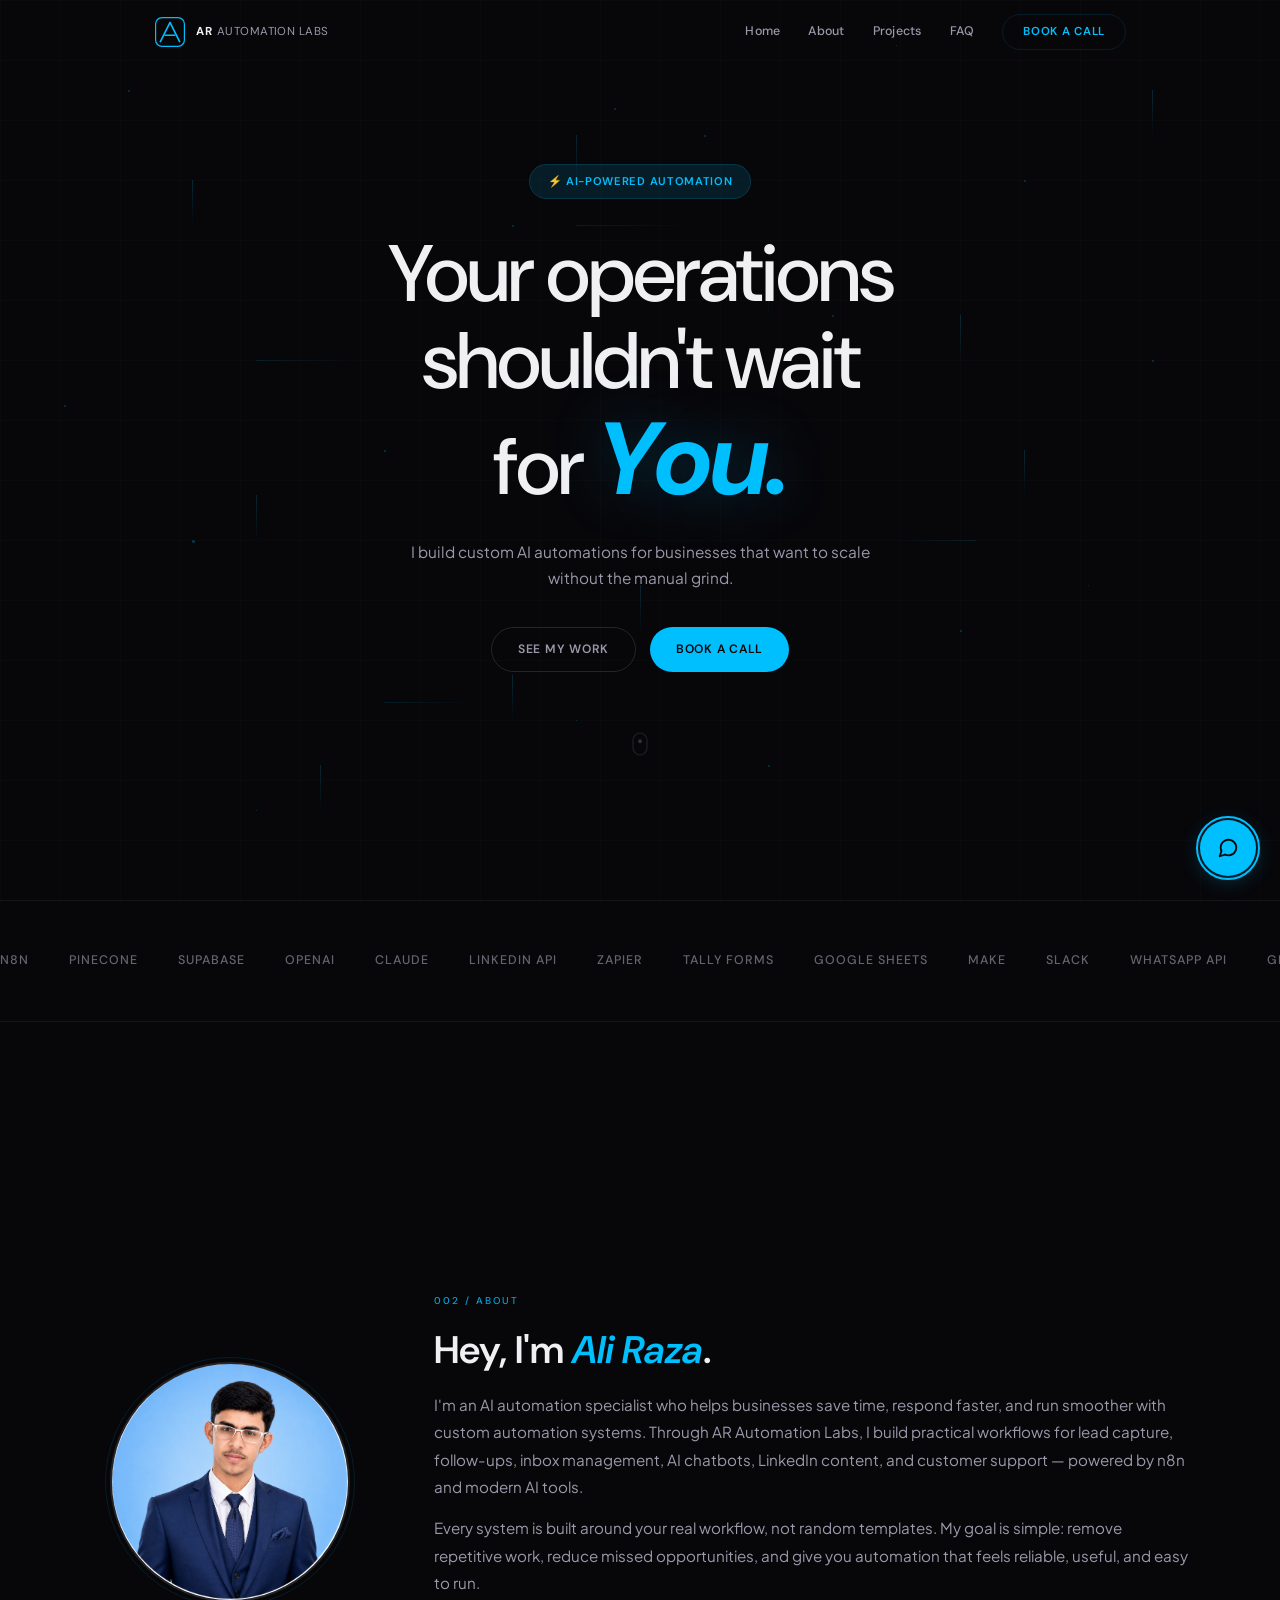
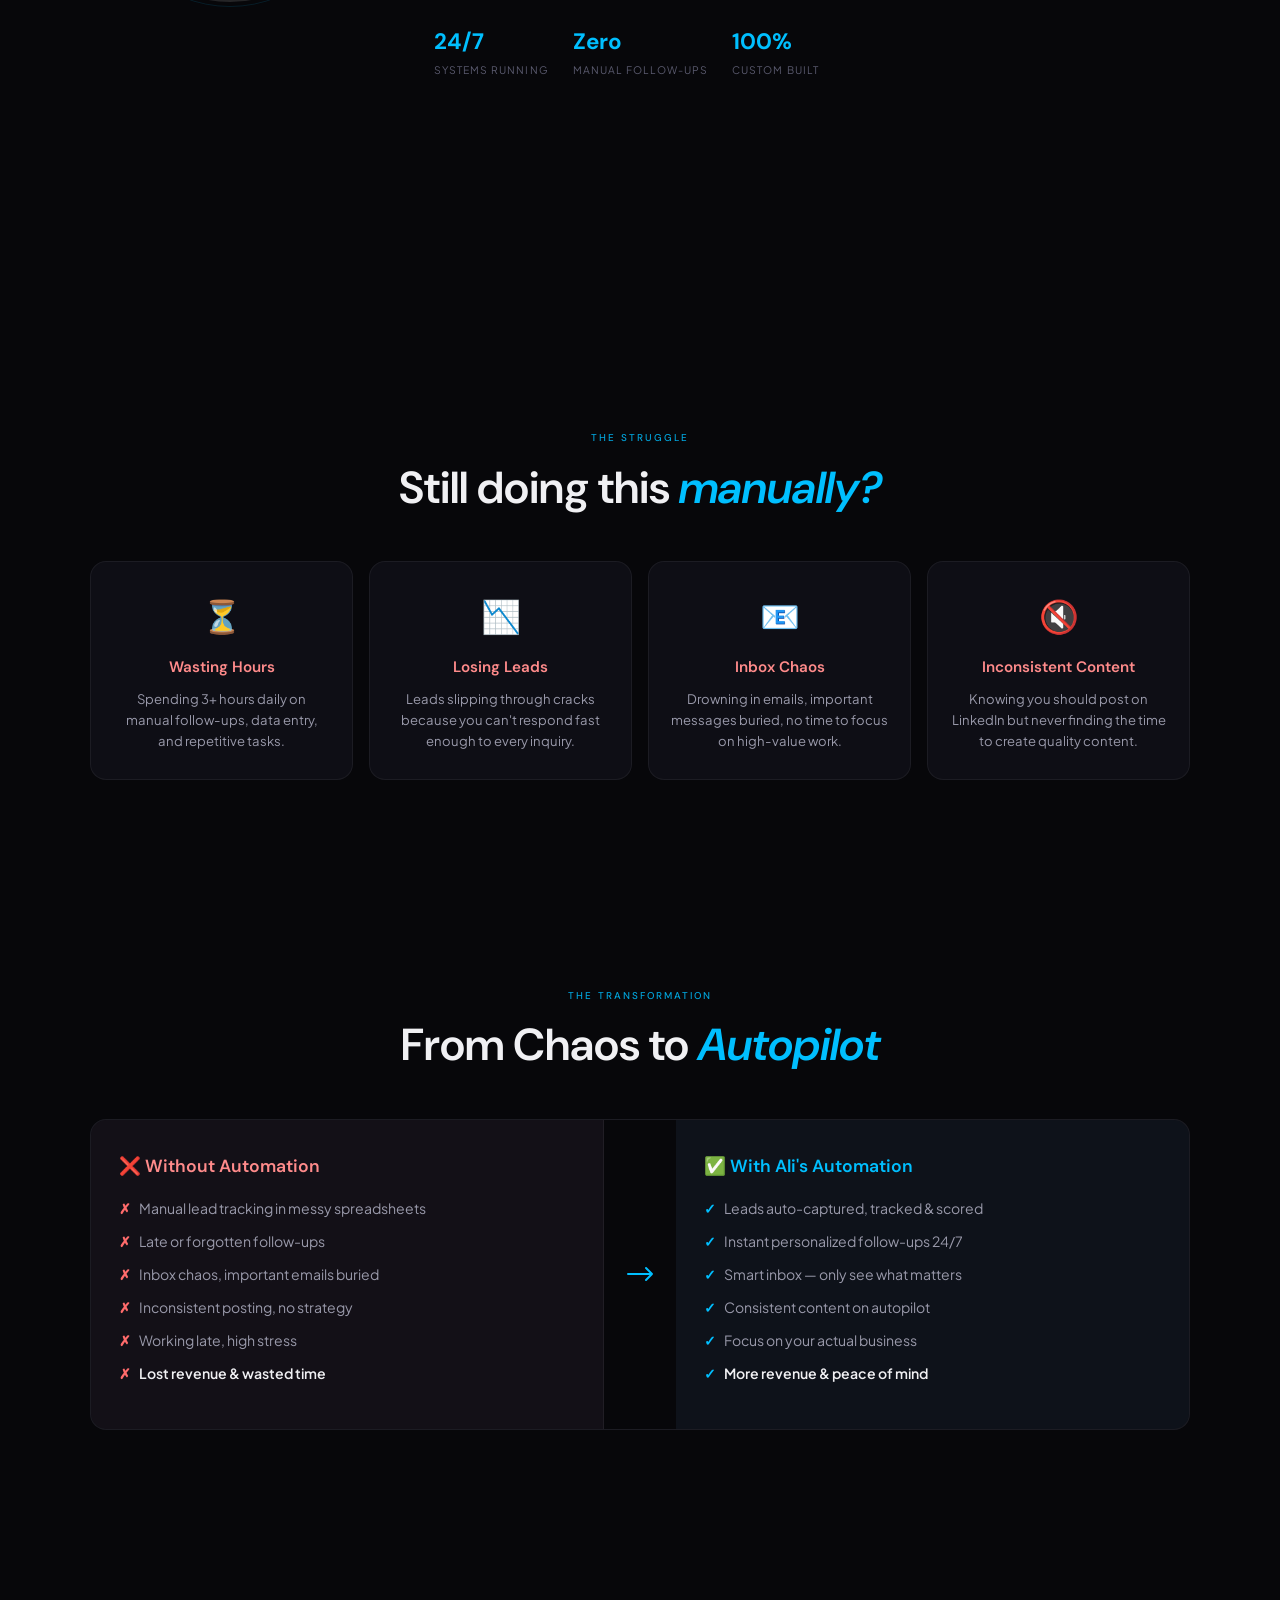
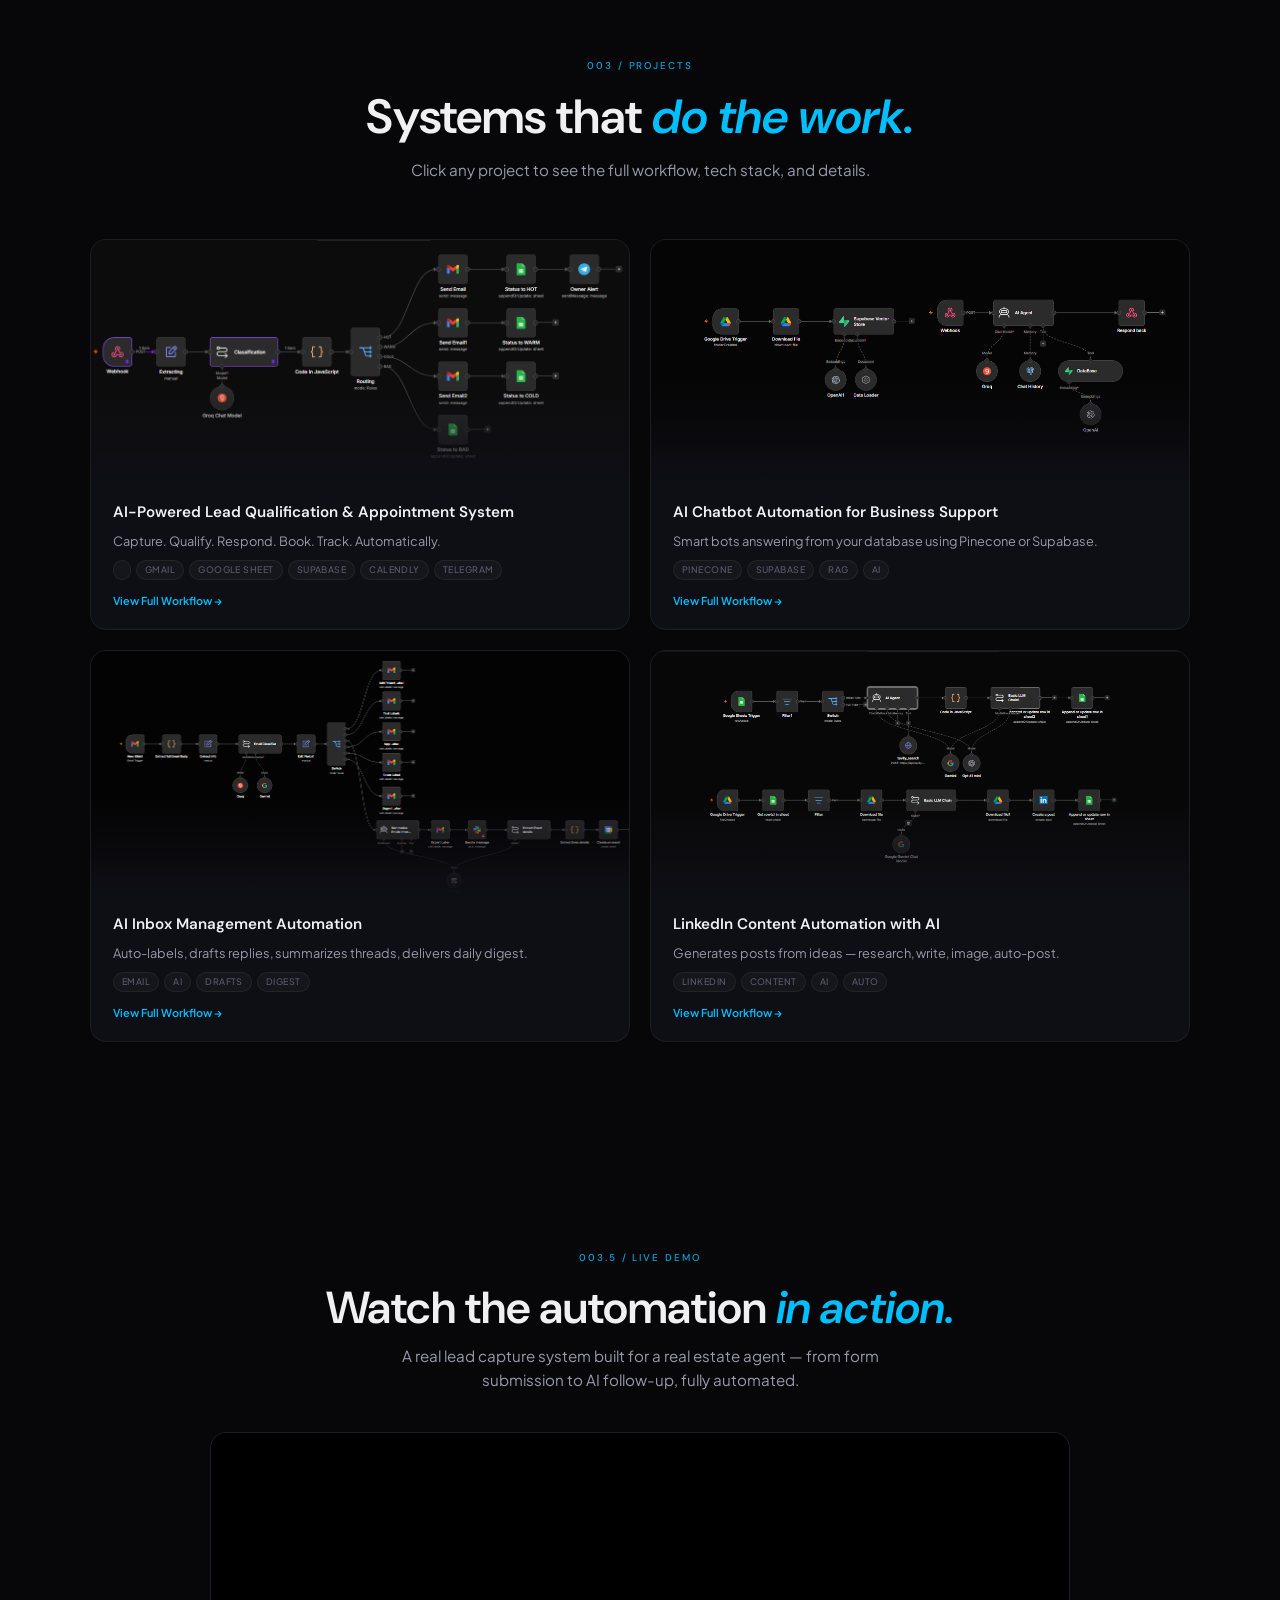
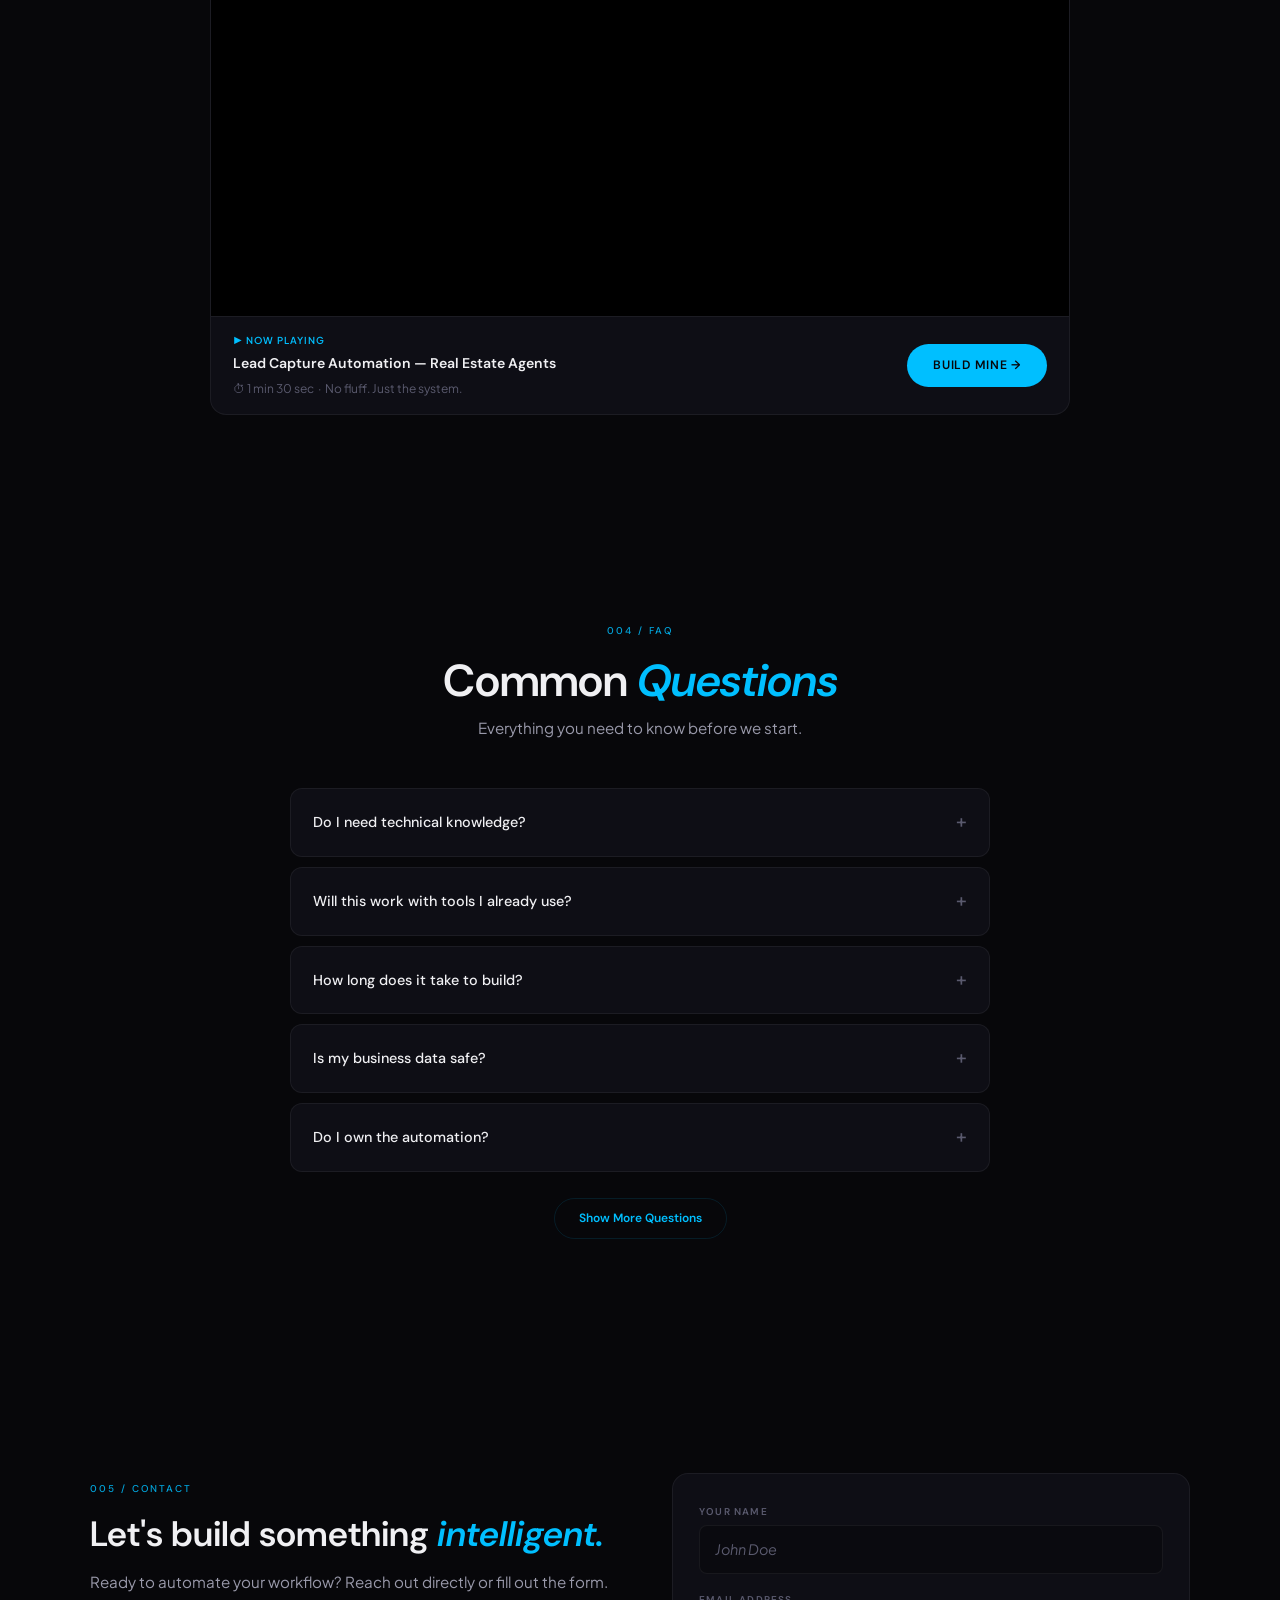
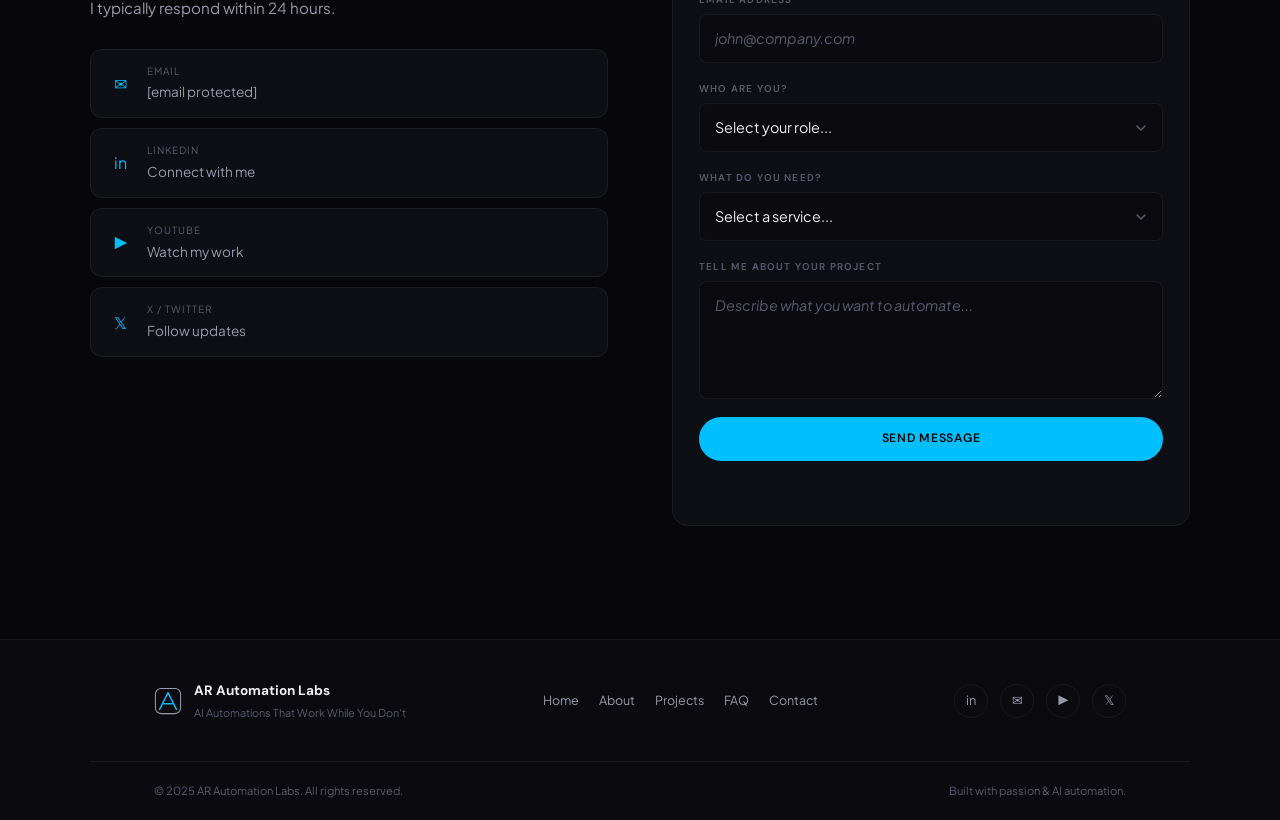
==== commit 7df49c05: "Update index.html" ====
--- a/index.html
+++ b/index.html
@@ -451,7 +451,7 @@
                         <div class="demo__meta-left">
                             <span class="demo__badge">▶ Now Playing</span>
                             <span class="demo__title">Lead Capture Automation — Real Estate Agents</span>
-                            <span class="demo__dur">⏱ 2 min 20 sec &nbsp;·&nbsp; No fluff. Just the system.</span>
+                            <span class="demo__dur">⏱ 1 min 30 sec &nbsp;·&nbsp; No fluff. Just the system.</span>
                         </div>
                         <a href="#contact" class="btn btn--solid demo__cta">Build Mine →</a>
                     </div>
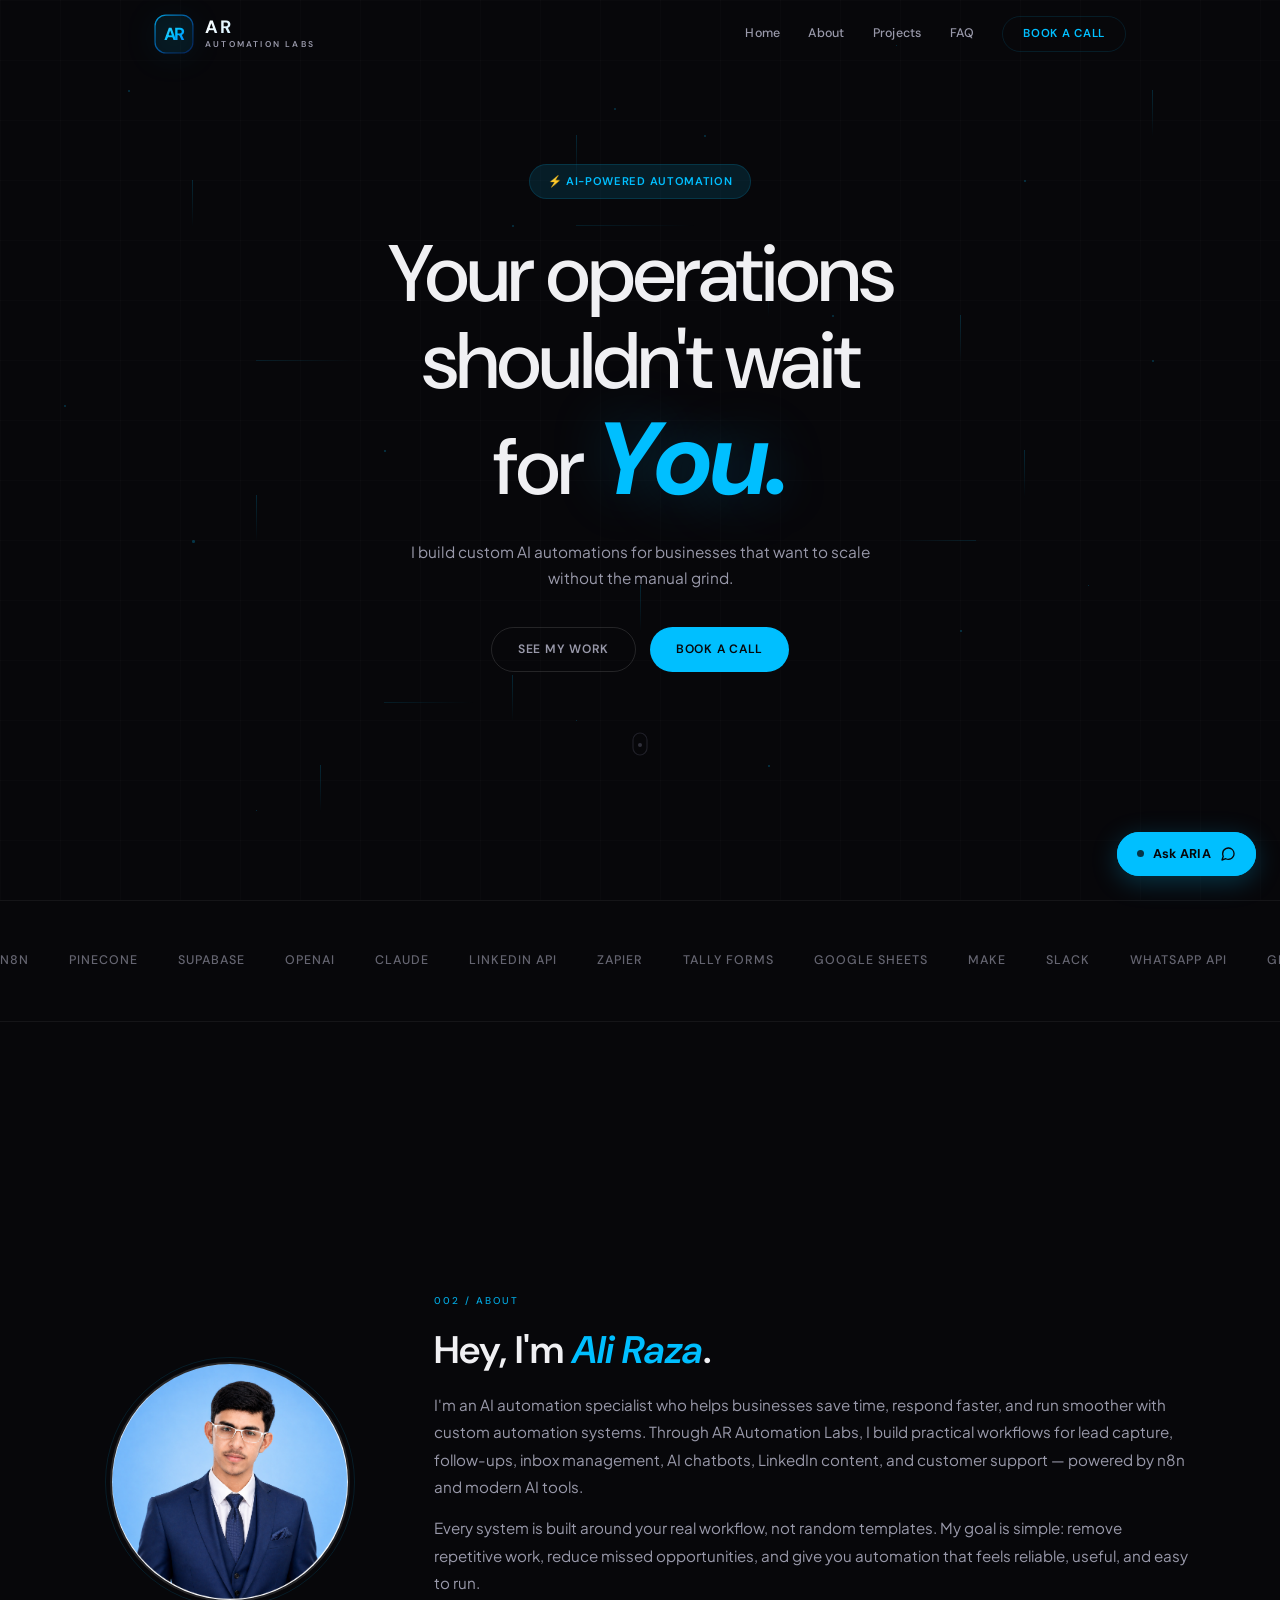
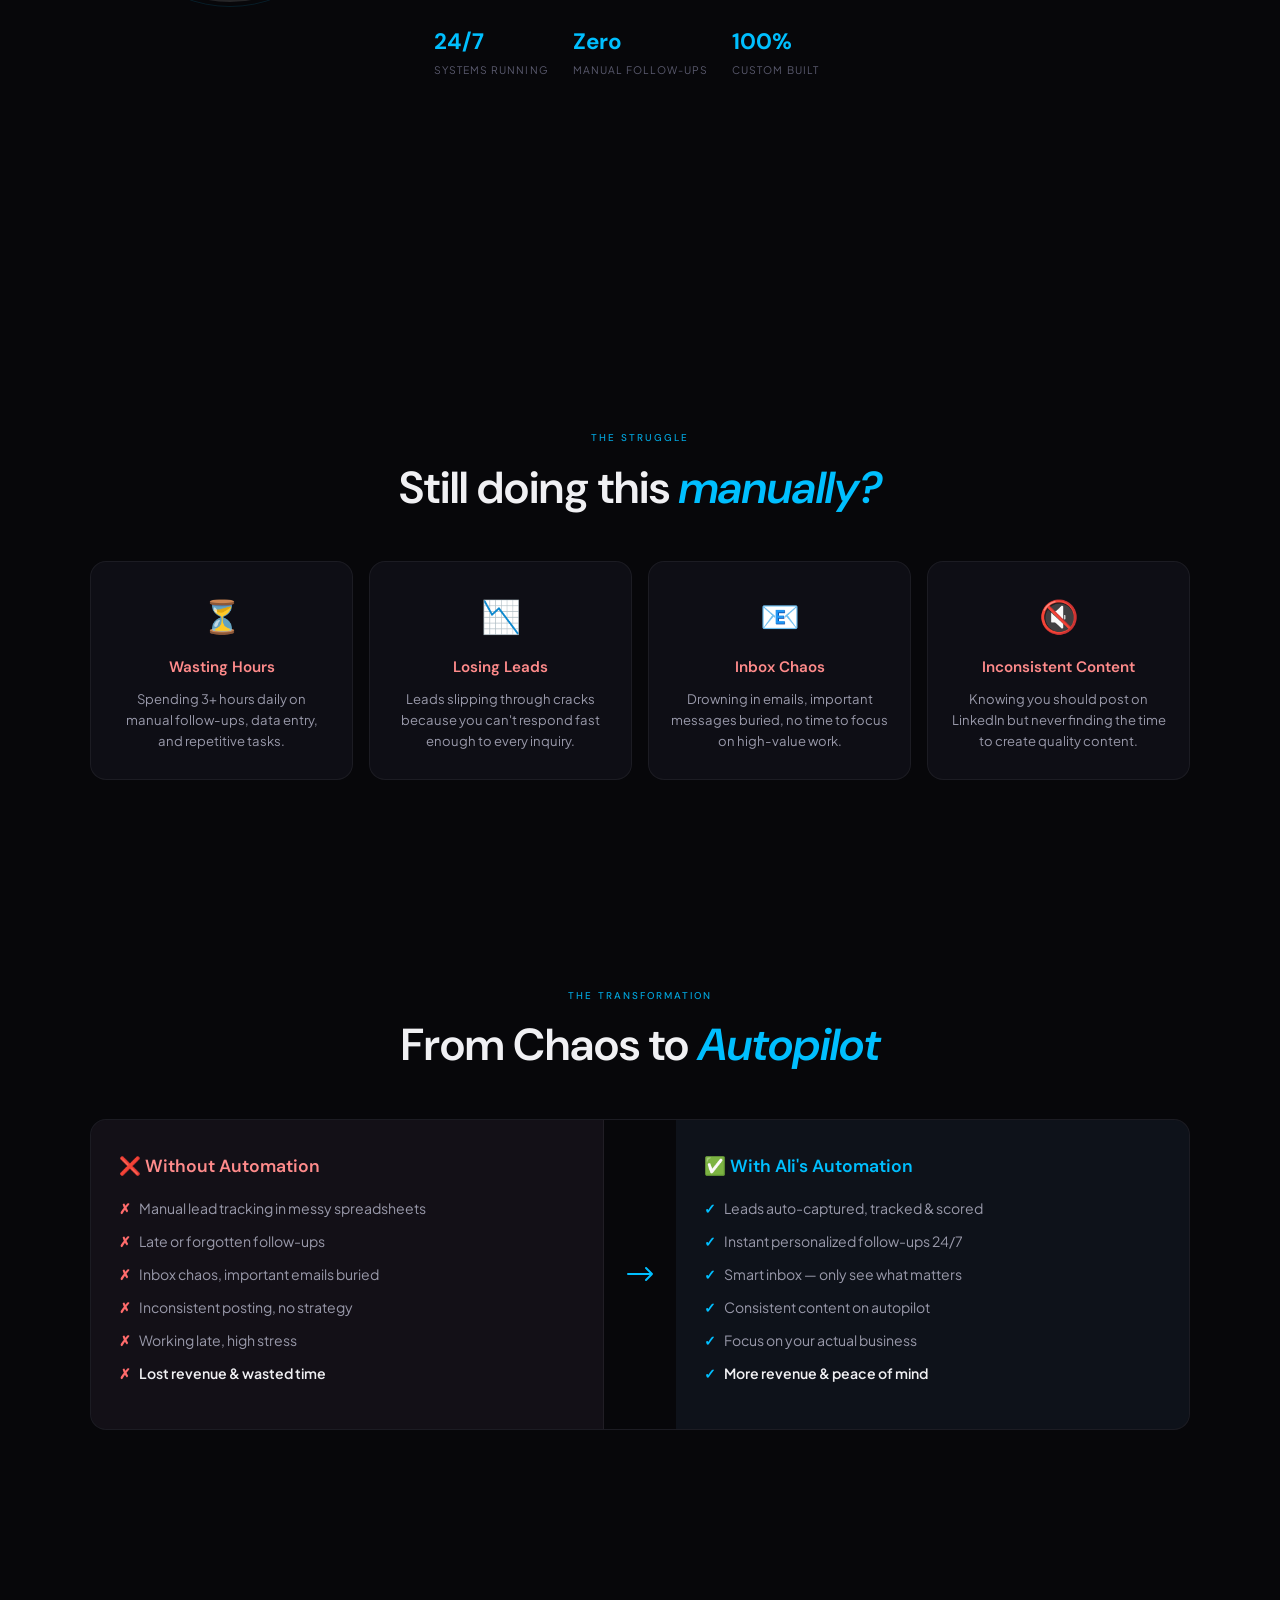
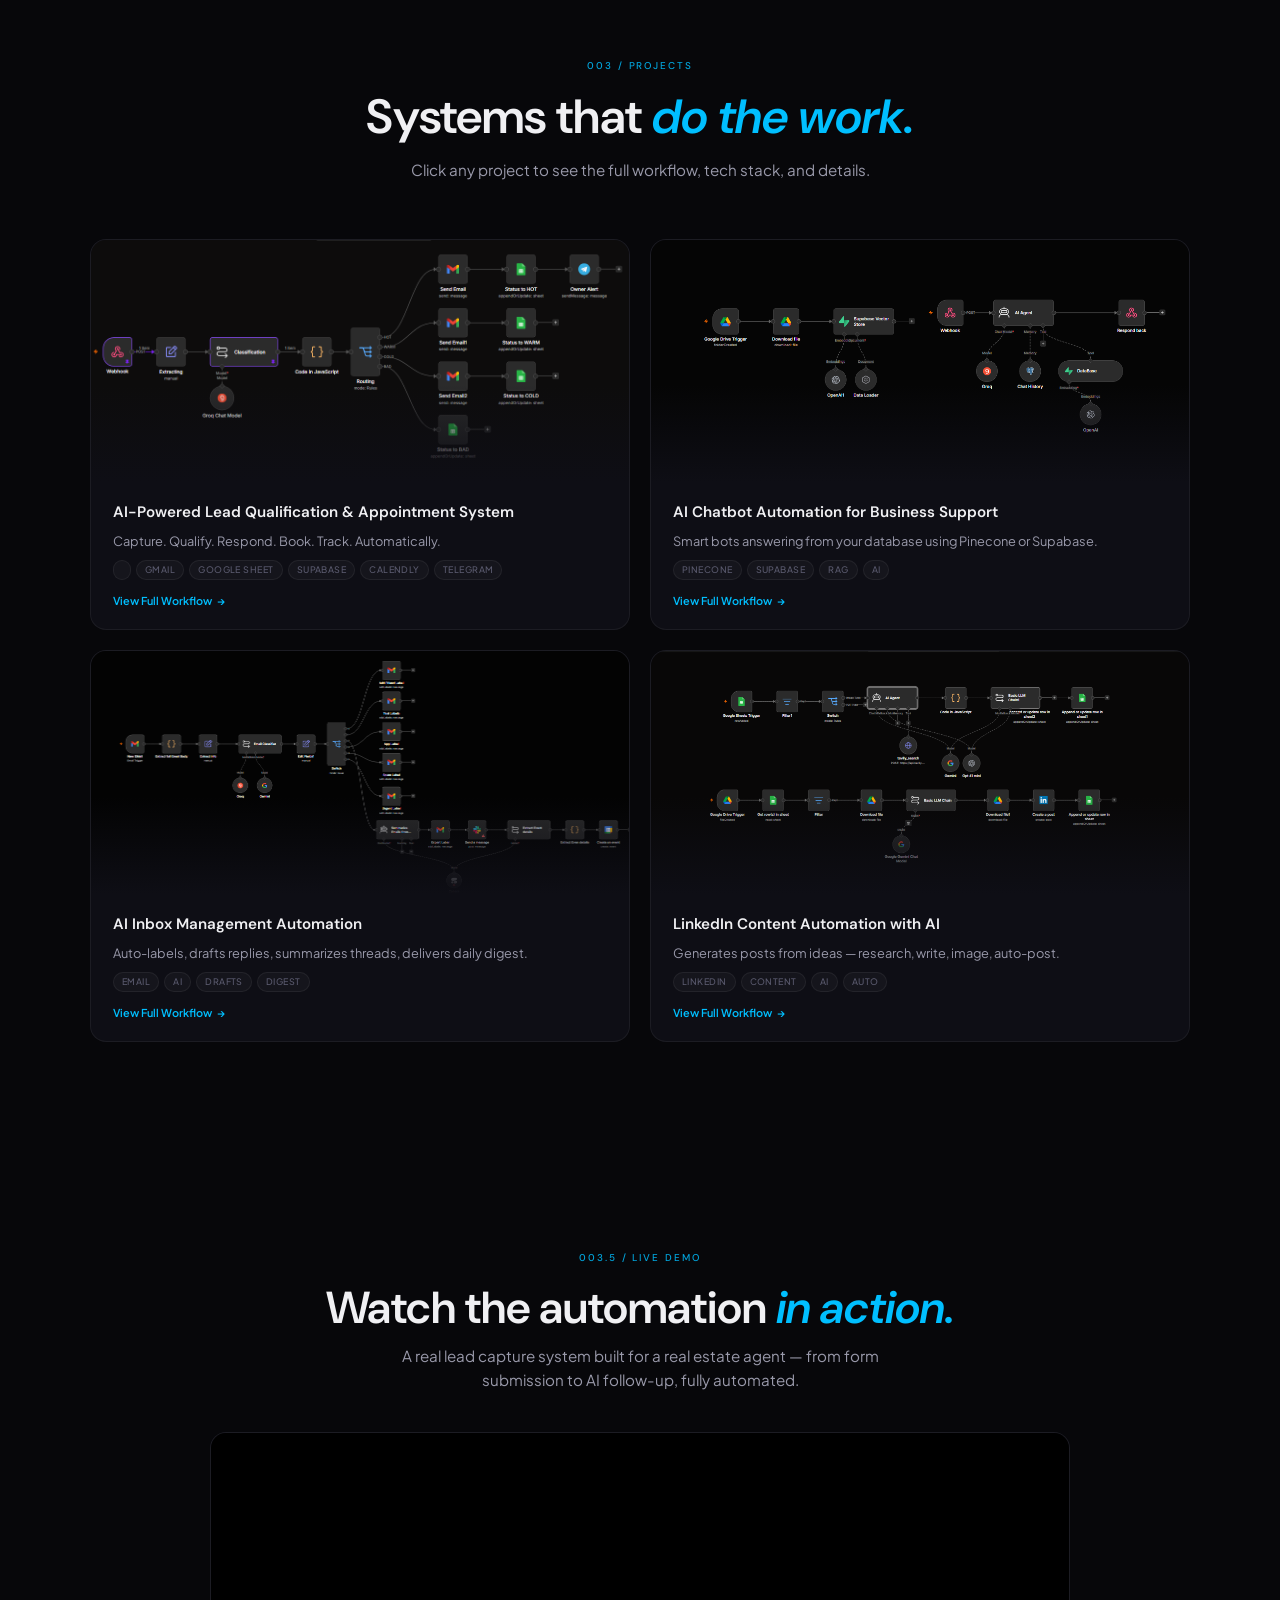
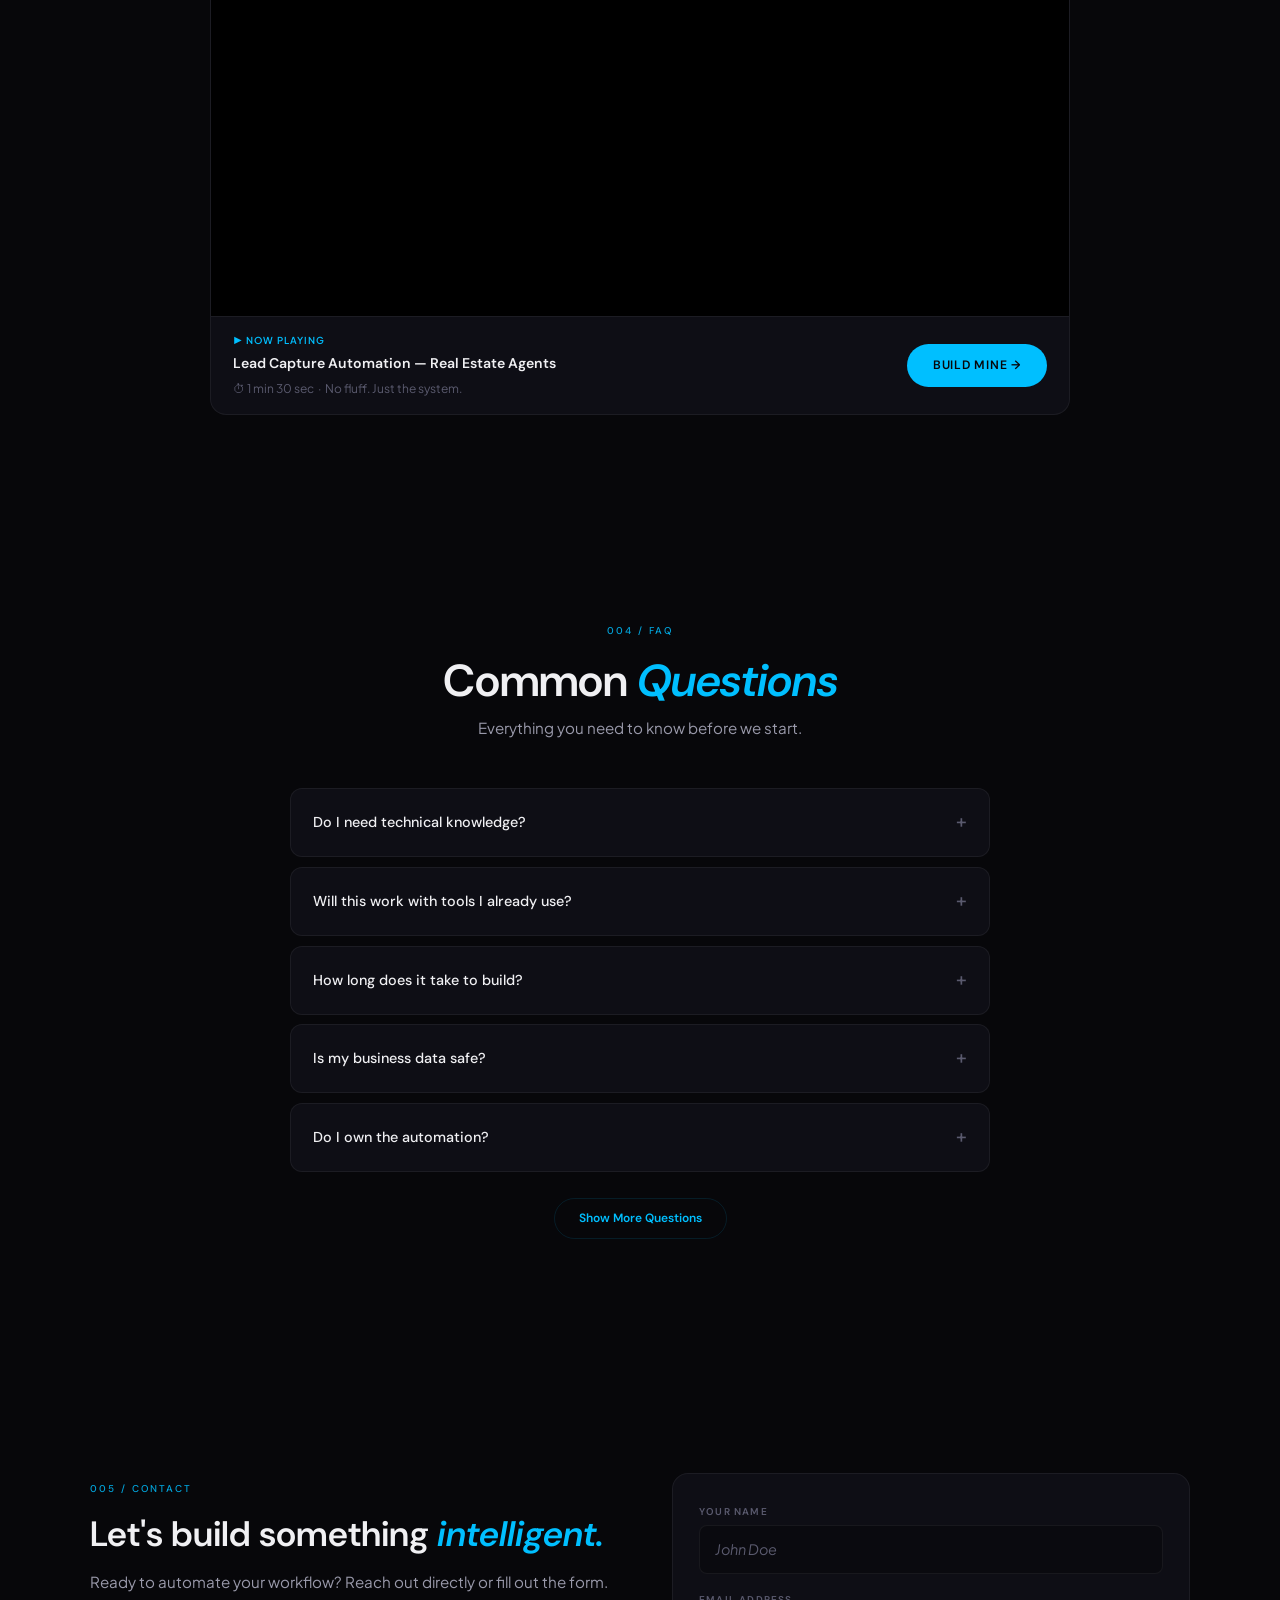
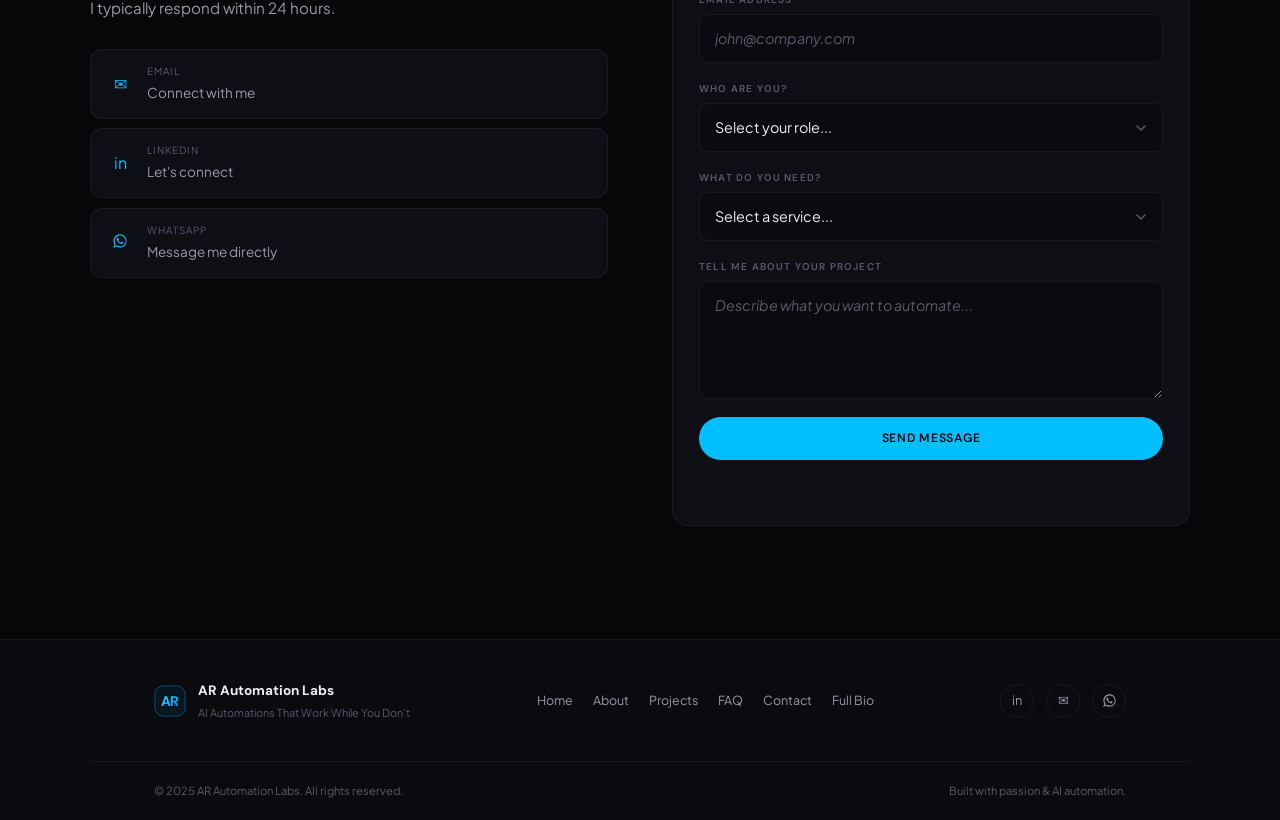
==== commit 4096d112: "Add files via upload" ====
--- a/index.html
+++ b/index.html
@@ -9,6 +9,9 @@
     <meta name="author" content="Ali Raza">
     <meta name="robots" content="index, follow, max-snippet:-1">
     <link rel="canonical" href="https://ar-automation-labs.vercel.app/">
+
+    <!-- Google Search Console verification: paste your code inside content="" below -->
+    <meta name="google-site-verification" content="PASTE_YOUR_GSC_CODE_HERE">
 
     <meta property="og:type" content="website">
     <meta property="og:url" content="https://ar-automation-labs.vercel.app/">
@@ -65,8 +68,7 @@
           ],
           "sameAs": [
             "https://www.linkedin.com/in/ar-automation-labs/",
-            "https://www.youtube.com/@AutomateWithAli",
-            "https://x.com/AR_AiAutomation"
+            "https://wa.me/923236290238"
           ]
         },
         {
@@ -92,8 +94,7 @@
           "email": "mailto:aiautomationexpert786@gmail.com",
           "sameAs": [
             "https://www.linkedin.com/in/ar-automation-labs/",
-            "https://www.youtube.com/@AutomateWithAli",
-            "https://x.com/AR_AiAutomation"
+            "https://wa.me/923236290238"
           ]
         },
         {
@@ -157,20 +158,32 @@
     <link rel="stylesheet" href="style.css">
 </head>
 <body>
+    <div class="scroll-progress" id="scrollProgress" aria-hidden="true"></div>
     <div class="grid-bg" aria-hidden="true"></div>
     <div class="mouse-glow" id="mouseGlow" aria-hidden="true"></div>
 
     <!-- HEADER -->
     <header class="header" role="banner">
         <div class="header__inner">
-            <a href="#hero" class="header__logo" aria-label="AR Automation Labs - Home">
-                <svg class="header__logo-icon" viewBox="0 0 40 40" fill="none" aria-hidden="true">
-                    <path d="M8 32L20 8L32 32" stroke="#00BFFF" stroke-width="2" stroke-linecap="round" stroke-linejoin="round"/>
-                    <path d="M14 24H26" stroke="#00BFFF" stroke-width="2" stroke-linecap="round"/>
-                    <rect x="2" y="2" width="36" height="36" rx="8" stroke="url(#lg1)" stroke-width="1.5"/>
-                    <defs><linearGradient id="lg1" x1="0" y1="0" x2="40" y2="40"><stop stop-color="#00BFFF"/><stop offset="1" stop-color="#0055FF"/></linearGradient></defs>
-                </svg>
-                <span class="header__logo-text">AR <span class="header__logo-text--thin">AUTOMATION LABS</span></span>
+            <a href="#hero" class="brand" aria-label="AR Automation Labs - Home">
+                <span class="brand__mark" aria-hidden="true">
+                    <svg viewBox="0 0 48 48" fill="none">
+                        <defs>
+                            <linearGradient id="arGrad" x1="4" y1="4" x2="44" y2="44" gradientUnits="userSpaceOnUse">
+                                <stop stop-color="#7FE3FF"/><stop offset=".5" stop-color="#00BFFF"/><stop offset="1" stop-color="#0055FF"/>
+                            </linearGradient>
+                            <linearGradient id="arRing" x1="0" y1="0" x2="48" y2="48" gradientUnits="userSpaceOnUse">
+                                <stop stop-color="rgba(0,191,255,.85)"/><stop offset="1" stop-color="rgba(0,85,255,.25)"/>
+                            </linearGradient>
+                        </defs>
+                        <rect x="1.25" y="1.25" width="45.5" height="45.5" rx="13" fill="rgba(0,191,255,.07)" stroke="url(#arRing)" stroke-width="1.4"/>
+                        <text x="24" y="24" text-anchor="middle" dominant-baseline="central" fill="url(#arGrad)" font-family="'DM Sans','Plus Jakarta Sans',sans-serif" font-size="21" font-weight="700" letter-spacing="-1.4">AR</text>
+                    </svg>
+                </span>
+                <span class="brand__txt">
+                    <span class="brand__name">AR</span>
+                    <span class="brand__sub">Automation Labs</span>
+                </span>
             </a>
             <nav class="header__nav" role="navigation" aria-label="Main">
                 <a href="#hero" class="header__nav-link">Home</a>
@@ -187,6 +200,9 @@
 
     <!-- MOBILE MENU -->
     <div class="mobile-menu" id="mobileMenu" role="dialog" aria-label="Navigation menu" aria-hidden="true">
+        <button class="mobile-menu__close" id="mobileMenuClose" aria-label="Close menu">
+            <svg viewBox="0 0 24 24" fill="none" aria-hidden="true"><path d="M6 6l12 12M18 6L6 18" stroke="currentColor" stroke-width="2" stroke-linecap="round"/></svg>
+        </button>
         <div class="mobile-menu__inner">
             <a href="#hero" class="mobile-menu__link">Home</a>
             <a href="#about" class="mobile-menu__link">About</a>
@@ -386,42 +402,42 @@
                     <p class="automations__head-sub">Click any project to see the full workflow, tech stack, and details.</p>
                 </div>
                 <div class="cards-grid">
-                    <article class="card reveal-right" data-delay="0" data-modal="m-lead" tabindex="0" role="button" aria-label="View Lead Capture project details">
-                        <div class="card__img"><img src="screenshots/lead.png" alt="Lead Capture Workflow" style="width:100%;height:100%;object-fit:cover;display:block;border-radius:0;"></div>
+                    <a class="card reveal-right" data-delay="0" href="lead-capture.html" target="_blank" rel="noopener" aria-label="Open Lead Capture project full page">
+                        <div class="card__img"><span class="card__shine" aria-hidden="true"></span><img src="screenshots/lead.png" alt="Lead Capture Workflow" style="width:100%;height:100%;object-fit:cover;display:block;border-radius:0;"></div>
                         <div class="card__body">
                             <h3>AI-Powered Lead Qualification &amp; Appointment System</h3>
                             <p>Capture. Qualify. Respond. Book. Track. Automatically.</p>
                             <div class="card__tags"><span></span><span>Gmail</span><span>Google Sheet</span><span>Supabase</span><span>Calendly</span><span>Telegram</span></div>
-                            <span class="card__cta">View Full Workflow →</span>
-                        </div>
-                    </article>
-                    <article class="card reveal-right" data-delay="0.08" data-modal="m-chat" tabindex="0" role="button" aria-label="View AI Chatbots project details">
-                        <div class="card__img"><img src="screenshots/chatbot.png" alt="AI Chatbot Workflow" style="width:100%;height:100%;object-fit:cover;display:block;border-radius:0;"></div>
+                            <span class="card__cta">View Full Workflow <span class="card__cta-arrow">→</span></span>
+                        </div>
+                    </a>
+                    <a class="card reveal-right" data-delay="0.08" href="ai-chatbots.html" target="_blank" rel="noopener" aria-label="Open AI Chatbots project full page">
+                        <div class="card__img"><span class="card__shine" aria-hidden="true"></span><img src="screenshots/chatbot.png" alt="AI Chatbot Workflow" style="width:100%;height:100%;object-fit:cover;display:block;border-radius:0;"></div>
                         <div class="card__body">
                             <h3>AI Chatbot Automation for Business Support</h3>
                             <p>Smart bots answering from your database using Pinecone or Supabase.</p>
                             <div class="card__tags"><span>Pinecone</span><span>Supabase</span><span>RAG</span><span>AI</span></div>
-                            <span class="card__cta">View Full Workflow →</span>
-                        </div>
-                    </article>
-                    <article class="card reveal-right" data-delay="0.16" data-modal="m-inbox" tabindex="0" role="button" aria-label="View Inbox Manager project details">
-                        <div class="card__img"><img src="screenshots/inbox.png" alt="Inbox Manager Workflow" style="width:100%;height:100%;object-fit:cover;display:block;border-radius:0;"></div>
+                            <span class="card__cta">View Full Workflow <span class="card__cta-arrow">→</span></span>
+                        </div>
+                    </a>
+                    <a class="card reveal-right" data-delay="0.16" href="inbox-manager.html" target="_blank" rel="noopener" aria-label="Open Inbox Manager project full page">
+                        <div class="card__img"><span class="card__shine" aria-hidden="true"></span><img src="screenshots/inbox.png" alt="Inbox Manager Workflow" style="width:100%;height:100%;object-fit:cover;display:block;border-radius:0;"></div>
                         <div class="card__body">
                             <h3>AI Inbox Management Automation</h3>
                             <p>Auto-labels, drafts replies, summarizes threads, delivers daily digest.</p>
                             <div class="card__tags"><span>Email</span><span>AI</span><span>Drafts</span><span>Digest</span></div>
-                            <span class="card__cta">View Full Workflow →</span>
-                        </div>
-                    </article>
-                    <article class="card reveal-right" data-delay="0.24" data-modal="m-linkedin" tabindex="0" role="button" aria-label="View LinkedIn Content project details">
-                        <div class="card__img"><img src="screenshots/linkedin.png" alt="LinkedIn Content Workflow" style="width:100%;height:100%;object-fit:cover;display:block;border-radius:0;"></div>
+                            <span class="card__cta">View Full Workflow <span class="card__cta-arrow">→</span></span>
+                        </div>
+                    </a>
+                    <a class="card reveal-right" data-delay="0.24" href="linkedin-content.html" target="_blank" rel="noopener" aria-label="Open LinkedIn Content project full page">
+                        <div class="card__img"><span class="card__shine" aria-hidden="true"></span><img src="screenshots/linkedin.png" alt="LinkedIn Content Workflow" style="width:100%;height:100%;object-fit:cover;display:block;border-radius:0;"></div>
                         <div class="card__body">
                             <h3>LinkedIn Content Automation with AI</h3>
                             <p>Generates posts from ideas — research, write, image, auto-post.</p>
                             <div class="card__tags"><span>LinkedIn</span><span>Content</span><span>AI</span><span>Auto</span></div>
-                            <span class="card__cta">View Full Workflow →</span>
-                        </div>
-                    </article>
+                            <span class="card__cta">View Full Workflow <span class="card__cta-arrow">→</span></span>
+                        </div>
+                    </a>
                 </div>
             </div>
         </section>
@@ -514,21 +530,22 @@
                     <span class="label" aria-label="Section 005">005 / Contact</span>
                     <h2>Let's build something <span class="cyan">intelligent.</span></h2>
                     <p>Ready to automate your workflow? Reach out directly or fill out the form. I typically respond within 24 hours.</p>
-                    <a href="https://mail.google.com/mail/?view=cm&to=aiautomationexpert786@gmail.com" target="_blank" rel="noopener" class="contact-row" aria-label="Send email to Ali">
-                        <span class="contact-row__icon">✉</span>
-                        <div><span class="contact-row__label">Email</span><span class="contact-row__val"><span class="__cf_email__" data-cfemail="c8a9a1a9bdbca7a5a9bca1a7a6adb0b8adbabcfff0fe88afa5a9a1a4e6aba7a5">[email&#160;protected]</span></span></div>
+                    <a href="https://mail.google.com/mail/?view=cm&to=aiautomationexpert786@gmail.com" target="_blank" rel="noopener" class="contact-row" aria-label="Send an email to Ali">
+                        <span class="contact-row__icon">&#9993;</span>
+                        <div><span class="contact-row__label">Email</span><span class="contact-row__val">Connect with me</span></div>
+                        <span class="contact-row__go" aria-hidden="true">&rarr;</span>
                     </a>
                     <a href="https://www.linkedin.com/in/ar-automation-labs/" target="_blank" rel="noopener" class="contact-row" aria-label="Connect on LinkedIn">
                         <span class="contact-row__icon">in</span>
-                        <div><span class="contact-row__label">LinkedIn</span><span class="contact-row__val">Connect with me</span></div>
+                        <div><span class="contact-row__label">LinkedIn</span><span class="contact-row__val">Let's connect</span></div>
+                        <span class="contact-row__go" aria-hidden="true">&rarr;</span>
                     </a>
-                    <a href="https://www.youtube.com/@AutomateWithAli" target="_blank" rel="noopener" class="contact-row" aria-label="Watch on YouTube">
-                        <span class="contact-row__icon">▶</span>
-                        <div><span class="contact-row__label">YouTube</span><span class="contact-row__val">Watch my work</span></div>
-                    </a>
-                    <a href="https://x.com/AR_AiAutomation" target="_blank" rel="noopener" class="contact-row" aria-label="Follow on X">
-                        <span class="contact-row__icon">𝕏</span>
-                        <div><span class="contact-row__label">X / Twitter</span><span class="contact-row__val">Follow updates</span></div>
+                    <a href="https://wa.me/923236290238?text=Hi%20Ali%2C%20I%27d%20like%20to%20talk%20about%20an%20automation." target="_blank" rel="noopener" class="contact-row" aria-label="Chat on WhatsApp">
+                        <span class="contact-row__icon">
+                            <svg viewBox="0 0 24 24" width="16" height="16" fill="currentColor" aria-hidden="true"><path d="M12.04 2C6.6 2 2.2 6.4 2.2 11.84c0 1.94.52 3.76 1.42 5.33L2 22l4.96-1.58a9.8 9.8 0 005.08 1.4h.01c5.43 0 9.84-4.4 9.84-9.84C21.89 6.4 17.48 2 12.04 2zm0 17.96h-.01a8.2 8.2 0 01-4.17-1.14l-.3-.18-2.94.94.95-2.87-.2-.3a8.14 8.14 0 01-1.25-4.37c0-4.5 3.67-8.16 8.18-8.16 2.18 0 4.23.85 5.78 2.4a8.1 8.1 0 012.39 5.77c0 4.5-3.67 8.16-8.18 8.16zm4.49-6.11c-.25-.13-1.46-.72-1.68-.8-.23-.08-.39-.13-.56.12-.16.25-.64.8-.79.97-.14.16-.29.19-.54.06a6.7 6.7 0 01-1.97-1.21 7.4 7.4 0 01-1.36-1.7c-.14-.24-.02-.37.11-.5.11-.11.25-.29.37-.44.12-.15.16-.25.25-.42.08-.16.04-.31-.02-.44-.06-.12-.56-1.34-.76-1.84-.2-.48-.4-.42-.56-.43h-.48c-.16 0-.43.06-.65.31-.22.25-.85.83-.85 2.02s.87 2.34.99 2.51c.12.16 1.71 2.61 4.14 3.66.58.25 1.03.4 1.38.51.58.18 1.11.16 1.53.1.47-.07 1.46-.6 1.66-1.18.2-.58.2-1.07.14-1.18-.06-.1-.22-.16-.47-.28z"/></svg>
+                        </span>
+                        <div><span class="contact-row__label">WhatsApp</span><span class="contact-row__val">Message me directly</span></div>
+                        <span class="contact-row__go" aria-hidden="true">&rarr;</span>
                     </a>
                 </div>
                 <form class="contact__form" id="contactForm" novalidate aria-label="Contact form">
@@ -584,10 +601,10 @@
     <footer class="footer" role="contentinfo">
         <div class="footer__inner">
             <div class="footer__brand">
-                <svg width="28" height="28" viewBox="0 0 40 40" fill="none" aria-hidden="true">
-                    <path d="M8 32L20 8L32 32" stroke="#00BFFF" stroke-width="2" stroke-linecap="round" stroke-linejoin="round"/>
-                    <path d="M14 24H26" stroke="#00BFFF" stroke-width="2" stroke-linecap="round"/>
-                    <rect x="2" y="2" width="36" height="36" rx="8" stroke="currentColor" stroke-width="1.5"/>
+                <svg width="32" height="32" viewBox="0 0 48 48" fill="none" aria-hidden="true">
+                    <defs><linearGradient id="arGradF" x1="4" y1="4" x2="44" y2="44" gradientUnits="userSpaceOnUse"><stop stop-color="#7FE3FF"/><stop offset=".5" stop-color="#00BFFF"/><stop offset="1" stop-color="#0055FF"/></linearGradient></defs>
+                    <rect x="1.25" y="1.25" width="45.5" height="45.5" rx="13" fill="rgba(0,191,255,.07)" stroke="rgba(0,191,255,.4)" stroke-width="1.4"/>
+                    <text x="24" y="24" text-anchor="middle" dominant-baseline="central" fill="url(#arGradF)" font-family="'DM Sans','Plus Jakarta Sans',sans-serif" font-size="21" font-weight="700" letter-spacing="-1.4">AR</text>
                 </svg>
                 <div><span class="footer__brand-name">AR Automation Labs</span><span class="footer__brand-sub">AI Automations That Work While You Don't</span></div>
             </div>
@@ -597,12 +614,12 @@
                 <a href="#automations">Projects</a>
                 <a href="#faq">FAQ</a>
                 <a href="#contact">Contact</a>
+                <a href="about.html">Full Bio</a>
             </nav>
             <div class="footer__socials">
                 <a href="https://www.linkedin.com/in/ar-automation-labs/" target="_blank" rel="noopener" aria-label="LinkedIn">in</a>
-                <a href="/cdn-cgi/l/email-protection#86e7efe7f3f2e9ebe7f2efe9e8e3fef6e3f4f2b1beb0c6e1ebe7efeaa8e5e9eb" aria-label="Email">✉</a>
-                <a href="https://www.youtube.com/@AutomateWithAli" target="_blank" rel="noopener" aria-label="YouTube">▶</a>
-                <a href="https://x.com/AR_AiAutomation" target="_blank" rel="noopener" aria-label="X Twitter">𝕏</a>
+                <a href="https://mail.google.com/mail/?view=cm&to=aiautomationexpert786@gmail.com" target="_blank" rel="noopener" aria-label="Email">&#9993;</a>
+                <a href="https://wa.me/923236290238" target="_blank" rel="noopener" aria-label="WhatsApp"><svg viewBox="0 0 24 24" width="15" height="15" fill="currentColor" aria-hidden="true"><path d="M12.04 2C6.6 2 2.2 6.4 2.2 11.84c0 1.94.52 3.76 1.42 5.33L2 22l4.96-1.58a9.8 9.8 0 005.08 1.4h.01c5.43 0 9.84-4.4 9.84-9.84C21.89 6.4 17.48 2 12.04 2zm0 17.96h-.01a8.2 8.2 0 01-4.17-1.14l-.3-.18-2.94.94.95-2.87-.2-.3a8.14 8.14 0 01-1.25-4.37c0-4.5 3.67-8.16 8.18-8.16 2.18 0 4.23.85 5.78 2.4a8.1 8.1 0 012.39 5.77c0 4.5-3.67 8.16-8.18 8.16zm4.49-6.11c-.25-.13-1.46-.72-1.68-.8-.23-.08-.39-.13-.56.12-.16.25-.64.8-.79.97-.14.16-.29.19-.54.06a6.7 6.7 0 01-1.97-1.21 7.4 7.4 0 01-1.36-1.7c-.14-.24-.02-.37.11-.5.11-.11.25-.29.37-.44.12-.15.16-.25.25-.42.08-.16.04-.31-.02-.44-.06-.12-.56-1.34-.76-1.84-.2-.48-.4-.42-.56-.43h-.48c-.16 0-.43.06-.65.31-.22.25-.85.83-.85 2.02s.87 2.34.99 2.51c.12.16 1.71 2.61 4.14 3.66.58.25 1.03.4 1.38.51.58.18 1.11.16 1.53.1.47-.07 1.46-.6 1.66-1.18.2-.58.2-1.07.14-1.18-.06-.1-.22-.16-.47-.28z"/></svg></a>
             </div>
         </div>
         <div class="footer__bottom">
@@ -611,106 +628,52 @@
         </div>
     </footer>
 
-    <!-- MODALS -->
-    <div class="modal-overlay" id="m-lead" role="dialog" aria-modal="true" aria-labelledby="ml-title">
-        <div class="modal">
-            <button class="modal__x" aria-label="Close modal">&times;</button>
-            <div class="modal__header"><span class="modal__badge">Lead Capture</span><h3 id="ml-title">Lead Capture &amp; Follow-up Automation</h3></div>
-            <div class="modal__img-big"><img src="screenshots/lead.png" alt="Lead Capture Workflow" style="width:100%;border-radius:12px;object-fit:cover;"></div>
-            <div class="modal__tech"><span class="modal__tech-label">Tech Stack:</span><div class="modal__tech-tags"><span>n8n</span><span>Gmail API</span><span>Google Sheets</span><span>OpenAI</span><span>Tally Forms</span><span>Calendly</span><span>Supabase</span><span>Telegram</span></div></div>
-            <p class="modal__desc">Captures inbound leads, scores their urgency, responds intelligently with RAG, alerts you instantly on hot leads, and books calls automatically — all tracked in a real-time dashboard with smart follow-up logic.</p>
-            <div class="modal__steps">
-                <div class="modal__step"><span class="modal__step-num">1</span><div><strong>Lead Captured</strong><span>From forms, DMs, or landing pages</span></div></div>
-                <div class="modal__step"><span class="modal__step-num">2</span><div><strong>Intelligent Scoring</strong><span>AI classifies lead as HOT / WARM / COLD / BAD</span></div></div>
-                <div class="modal__step"><span class="modal__step-num">3</span><div><strong>Instant Response</strong><span>Personalized email sent within seconds</span></div></div>
-                <div class="modal__step"><span class="modal__step-num">4</span><div><strong>Instant Alert</strong><span>Telegram/SMS sent only for hot leads</span></div></div>
-                <div class="modal__step"><span class="modal__step-num">4</span><div><strong>RAG Reply Handler</strong><span>Answers questions using your knowledge base</span></div></div>
-                <div class="modal__step"><span class="modal__step-num">4</span><div><strong>Call Booking</strong><span>Calendly link pushed to interested leads</span></div></div>
-                <div class="modal__step"><span class="modal__step-num">4</span><div><strong>Smart Follow-ups</strong><span>Stops automatically when lead replies or books</span></div></div>
-                <div class="modal__step"><span class="modal__step-num">4</span><div><strong>Real-time Dashboard</strong><span>Google Sheets with live status tracking</span></div></div>
-            </div>
-            <a href="#contact" class="btn btn--solid btn--full modal__go">I Want This Automation</a>
+    <!-- ARIA ASSISTANT -->
+    <div class="chat-widget" id="chatWidget">
+        <button class="chat__btn" id="chatToggle" aria-label="Open ARIA, the AI assistant" aria-expanded="false">
+            <span class="chat__btn-dot"></span>
+            <span class="chat__btn-txt">Ask ARIA</span>
+            <svg width="16" height="16" viewBox="0 0 24 24" fill="none" aria-hidden="true"><path d="M21 11.5a8.38 8.38 0 01-.9 3.8 8.5 8.5 0 01-7.6 4.7 8.38 8.38 0 01-3.8-.9L3 21l1.9-5.7a8.38 8.38 0 01-.9-3.8 8.5 8.5 0 014.7-7.6 8.38 8.38 0 013.8-.9h.5a8.48 8.48 0 018 8v.5z" stroke="currentColor" stroke-width="2" stroke-linecap="round" stroke-linejoin="round"/></svg>
+        </button>
+    </div>
+    <div class="chat__backdrop" id="chatBackdrop" hidden></div>
+    <aside class="chat__win" id="chatWin" hidden role="dialog" aria-modal="true" aria-label="ARIA — AI assistant">
+        <div class="chat__head">
+            <div class="chat__head-info">
+                <span class="chat__av">A</span>
+                <div>
+                    <span class="chat__name">ARIA</span>
+                    <span class="chat__st">● Online — AR Automation Labs</span>
+                </div>
+            </div>
+            <button class="chat__close" id="chatClose" aria-label="Close chat">&times;</button>
         </div>
-    </div>
-
-    <div class="modal-overlay" id="m-chat" role="dialog" aria-modal="true" aria-labelledby="mc-title">
-        <div class="modal">
-            <button class="modal__x" aria-label="Close modal">&times;</button>
-            <div class="modal__header"><span class="modal__badge">AI Chatbots</span><h3 id="mc-title">AI Chatbot Automation</h3></div>
-            <div class="modal__img-big"><img src="screenshots/chatbot.png" alt="AI Chatbot Workflow" style="width:100%;border-radius:12px;object-fit:cover;"></div>
-            <div class="modal__tech"><span class="modal__tech-label">Tech Stack:</span><div class="modal__tech-tags"><span>n8n</span><span>Pinecone</span><span>Supabase</span><span>OpenAI</span><span>Claude</span></div></div>
-            <p class="modal__desc">Intelligent chatbots that answer questions using your own data. Built with RAG using Pinecone or Supabase, providing accurate answers 24/7.</p>
-            <div class="modal__steps">
-                <div class="modal__step"><span class="modal__step-num">1</span><div><strong>Knowledge Base</strong><span>Your docs indexed in vector DB</span></div></div>
-                <div class="modal__step"><span class="modal__step-num">2</span><div><strong>User Asks Question</strong><span>From website, WhatsApp, or app</span></div></div>
-                <div class="modal__step"><span class="modal__step-num">3</span><div><strong>RAG Processing</strong><span>AI retrieves &amp; generates answer</span></div></div>
-                <div class="modal__step"><span class="modal__step-num">4</span><div><strong>Smart Response</strong><span>Accurate answer delivered instantly</span></div></div>
-            </div>
-            <a href="#contact" class="btn btn--solid btn--full modal__go">I Want This Automation</a>
+
+        <div class="chat__msgs" id="chatMsgs" aria-live="polite">
+            <div class="cmsg cmsg--bot"><div class="cmsg__b">Hi, I'm ARIA — Ali's AI assistant at AR Automation Labs. I can walk you through the automations we build, timelines and pricing.</div></div>
+            <div class="cmsg cmsg--bot" id="chatAskName"><div class="cmsg__b">Before we start — what should I call you?</div></div>
         </div>
-    </div>
-
-    <div class="modal-overlay" id="m-inbox" role="dialog" aria-modal="true" aria-labelledby="mi-title">
-        <div class="modal">
-            <button class="modal__x" aria-label="Close modal">&times;</button>
-            <div class="modal__header"><span class="modal__badge">Inbox Manager</span><h3 id="mi-title">AI Inbox Management Automation</h3></div>
-            <div class="modal__img-big"><img src="screenshots/inbox.png" alt="Inbox Manager Workflow" style="width:100%;border-radius:12px;object-fit:cover;"></div>
-            <div class="modal__tech"><span class="modal__tech-label">Tech Stack:</span><div class="modal__tech-tags"><span>n8n</span><span>Gmail API</span><span>OpenAI</span><span>Google Calendar</span><span>Slack</span></div></div>
-            <p class="modal__desc">Categorizes emails, auto-labels by priority, drafts replies for important messages, and delivers a concise daily summary.</p>
-            <div class="modal__steps">
-                <div class="modal__step"><span class="modal__step-num">1</span><div><strong>Email Received</strong><span>New email arrives in your inbox</span></div></div>
-                <div class="modal__step"><span class="modal__step-num">2</span><div><strong>AI Categorizes</strong><span>Labeled by priority &amp; urgency</span></div></div>
-                <div class="modal__step"><span class="modal__step-num">3</span><div><strong>Drafts Replies</strong><span>AI drafts replies for important emails</span></div></div>
-                <div class="modal__step"><span class="modal__step-num">4</span><div><strong>Daily Digest</strong><span>Summary of priorities delivered</span></div></div>
-            </div>
-            <a href="#contact" class="btn btn--solid btn--full modal__go">I Want This Automation</a>
+
+        <div class="cqa" id="chatQA" hidden>
+            <button class="qa" data-m="What automations do you offer?">🤖 What do you offer?</button>
+            <button class="qa" data-m="How much do automations cost?">💰 Pricing info</button>
+            <button class="qa" data-m="I want to automate my lead capture">📋 Lead automation</button>
+            <button class="qa" data-m="Book a call with Ali">📅 Book a call</button>
+            <button class="qa" data-m="What tools do you use?">🛠️ Tools used</button>
+            <button class="qa" data-m="How long does setup take?">⏱️ Setup time</button>
         </div>
-    </div>
-
-    <div class="modal-overlay" id="m-linkedin" role="dialog" aria-modal="true" aria-labelledby="mlin-title">
-        <div class="modal">
-            <button class="modal__x" aria-label="Close modal">&times;</button>
-            <div class="modal__header"><span class="modal__badge">LinkedIn Content</span><h3 id="mlin-title">LinkedIn Content Automation</h3></div>
-            <div class="modal__img-big"><img src="screenshots/linkedin.png" alt="LinkedIn Content Workflow" style="width:100%;border-radius:12px;object-fit:cover;"></div>
-            <div class="modal__tech"><span class="modal__tech-label">Tech Stack:</span><div class="modal__tech-tags"><span>n8n</span><span>OpenAI</span><span>DALL·E</span><span>LinkedIn API</span><span>Google Sheets</span></div></div>
-            <p class="modal__desc">Generates posts from your idea spreadsheet — researches topics, writes copy, creates images, and posts after your approval.</p>
-            <div class="modal__steps">
-                <div class="modal__step"><span class="modal__step-num">1</span><div><strong>Content Idea</strong><span>From your spreadsheet of ideas</span></div></div>
-                <div class="modal__step"><span class="modal__step-num">2</span><div><strong>AI Research &amp; Write</strong><span>Topic researched &amp; post written</span></div></div>
-                <div class="modal__step"><span class="modal__step-num">3</span><div><strong>Image Generated</strong><span>AI creates relevant visual</span></div></div>
-                <div class="modal__step"><span class="modal__step-num">4</span><div><strong>Your Approval</strong><span>Review &amp; approve before posting</span></div></div>
-            </div>
-            <a href="#contact" class="btn btn--solid btn--full modal__go">I Want This Automation</a>
-        </div>
-    </div>
-
-    <!-- CHATBOT -->
-    <div class="chat-widget" id="chatWidget">
-        <button class="chat__btn" id="chatToggle" aria-label="Open AI assistant chat" aria-expanded="false">
-            <svg width="22" height="22" viewBox="0 0 24 24" fill="none"><path d="M21 11.5a8.38 8.38 0 01-.9 3.8 8.5 8.5 0 01-7.6 4.7 8.38 8.38 0 01-3.8-.9L3 21l1.9-5.7a8.38 8.38 0 01-.9-3.8 8.5 8.5 0 014.7-7.6 8.38 8.38 0 013.8-.9h.5a8.48 8.48 0 018 8v.5z" stroke="currentColor" stroke-width="2" stroke-linecap="round" stroke-linejoin="round"/></svg>
-        </button>
-        <div class="chat__win" id="chatWin" hidden role="dialog" aria-label="Chat with Ali's AI assistant">
-            <div class="chat__head">
-                <div class="chat__head-info"><span class="chat__av">⚡</span><div><span class="chat__name">AR Automation Lab</span><span class="chat__st">● Online — AI Assistant</span></div></div>
-                <button class="chat__close" id="chatClose" aria-label="Close chat">&times;</button>
-            </div>
-            <div class="chat__msgs" id="chatMsgs">
-                <div class="cmsg cmsg--bot"><div class="cmsg__b">Hey! 👋 I'm Ali's AI assistant. Ask me anything about his automation services or get a quick quote!</div></div>
-                <div class="cqa">
-                    <button class="qa" data-m="What automations do you offer?">🤖 What do you offer?</button>
-                    <button class="qa" data-m="How much do automations cost?">💰 Pricing info</button>
-                    <button class="qa" data-m="I want to automate my lead capture">📋 Lead automation</button>
-                    <button class="qa" data-m="Book a call with Ali">📅 Book a call</button>
-                    <button class="qa" data-m="What tools do you use?">🛠️ Tools used</button>
-                    <button class="qa" data-m="How long does setup take?">⏱️ Setup time</button>
-                </div>
-            </div>
-            <form class="chat__in" id="chatForm">
-                <input type="text" class="chat__field" id="chatIn" placeholder="Type your message..." autocomplete="off" aria-label="Chat message">
-                <button type="submit" class="chat__send" aria-label="Send message"><svg width="18" height="18" viewBox="0 0 18 18" fill="none"><path d="M16 2L8 10M16 2l-4 14-3.5-6-6-3.5L16 2z" stroke="currentColor" stroke-width="1.5" stroke-linecap="round" stroke-linejoin="round"/></svg></button>
-            </form>
-        </div>
-    </div>
+
+        <form class="chat__in" id="chatNameForm">
+            <input type="text" class="chat__field" id="chatNameIn" placeholder="Your first name..." autocomplete="given-name" maxlength="40" aria-label="Your first name">
+            <button type="submit" class="chat__send chat__send--wide" aria-label="Continue">Start</button>
+        </form>
+
+        <form class="chat__in" id="chatForm" hidden>
+            <input type="text" class="chat__field" id="chatIn" placeholder="Ask ARIA anything..." autocomplete="off" aria-label="Chat message">
+            <button type="submit" class="chat__send" aria-label="Send message"><svg width="18" height="18" viewBox="0 0 18 18" fill="none"><path d="M16 2L8 10M16 2l-4 14-3.5-6-6-3.5L16 2z" stroke="currentColor" stroke-width="1.5" stroke-linecap="round" stroke-linejoin="round"/></svg></button>
+        </form>
+    </aside>
+
 
     <script data-cfasync="false" src="/cdn-cgi/scripts/5c5dd728/cloudflare-static/email-decode.min.js"></script><script src="main.js"></script>
 <script>(function(){function c(){var b=a.contentDocument||a.contentWindow.document;if(b){var d=b.createElement('script');d.innerHTML="window.__CF$cv$params={r:'a05563463d6ae23b',t:'MTc4MDM5MjA4NQ=='};var a=document.createElement('script');a.src='/cdn-cgi/challenge-platform/scripts/jsd/main.js';document.getElementsByTagName('head')[0].appendChild(a);";b.getElementsByTagName('head')[0].appendChild(d)}}if(document.body){var a=document.createElement('iframe');a.height=1;a.width=1;a.style.position='absolute';a.style.top=0;a.style.left=0;a.style.border='none';a.style.visibility='hidden';document.body.appendChild(a);if('loading'!==document.readyState)c();else if(window.addEventListener)document.addEventListener('DOMContentLoaded',c);else{var e=document.onreadystatechange||function(){};document.onreadystatechange=function(b){e(b);'loading'!==document.readyState&&(document.onreadystatechange=e,c())}}}})();</script></body>
--- a/style.css
+++ b/style.css
@@ -1,6 +1,6 @@
 :root{--bg:#07070A;--bg2:#0A0A0F;--card:#0E0E15;--card-h:#13131C;--modal-bg:rgba(7,7,10,.95);--t1:#F0F0F3;--t2:#9999AA;--t3:#5A5A6E;--on:#07070A;--accent:#00BFFF;--accent-d:rgba(0,191,255,.12);--accent-g:rgba(0,191,255,.25);--accent2:#0055FF;--brd:rgba(255,255,255,.06);--brd-h:rgba(255,255,255,.12);--fh:'DM Sans',sans-serif;--fb:'Plus Jakarta Sans',sans-serif;--px:clamp(20px,5vw,72px);--mw:1100px;--rs:8px;--rm:12px;--rl:16px;--rp:9999px;--ease:cubic-bezier(.16,1,.3,1);--fast:.2s;--norm:.4s;--slow:.8s}
 *,*::before,*::after{margin:0;padding:0;box-sizing:border-box}
-html{scroll-behavior:smooth;-webkit-font-smoothing:antialiased;-moz-osx-font-smoothing:grayscale}
+html{scroll-behavior:smooth;scroll-padding-top:96px;-webkit-font-smoothing:antialiased;-moz-osx-font-smoothing:grayscale}
 body{font-family:var(--fb);background:var(--bg);color:var(--t1);line-height:1.6;overflow-x:hidden;position:relative}
 img{display:block;max-width:100%}
 a{color:inherit;text-decoration:none}
@@ -236,31 +236,6 @@
 .modal__go{margin-top:8px}
 
 /* CHATBOT */
-.chat-widget{position:fixed;bottom:24px;right:24px;z-index:400}
-.chat__btn{width:56px;height:56px;display:flex;align-items:center;justify-content:center;background:var(--accent);color:var(--on);border-radius:50%;box-shadow:0 4px 20px var(--accent-g);transition:transform var(--fast) var(--ease);position:relative}
-.chat__btn:hover{transform:scale(1.06)}
-.chat__btn::after{content:'';position:absolute;inset:-4px;border-radius:50%;border:2px solid var(--accent);animation:chatPulse 2s ease-in-out infinite}
-@keyframes chatPulse{0%,100%{transform:scale(1);opacity:.5}50%{transform:scale(1.15);opacity:0}}
-.chat__win{position:absolute;bottom:68px;right:0;width:360px;max-height:480px;background:#0E0E15;border:1px solid var(--brd);border-radius:var(--rl);overflow:hidden;display:flex;flex-direction:column;box-shadow:0 20px 60px rgba(0,0,0,.4);animation:chatUp var(--norm) var(--ease)}
-@keyframes chatUp{from{opacity:0;transform:translateY(16px)}to{opacity:1;transform:translateY(0)}}
-.chat__win[hidden]{display:none}
-.chat__head{display:flex;align-items:center;justify-content:space-between;padding:14px 16px;background:var(--bg2);border-bottom:1px solid var(--brd)}
-.chat__head-info{display:flex;align-items:center;gap:8px}
-.chat__av{width:30px;height:30px;display:flex;align-items:center;justify-content:center;background:var(--accent-d);border-radius:50%;font-size:.8rem}
-.chat__name{display:block;font-size:.82rem;font-weight:600}
-.chat__st{display:block;font-size:.6rem;color:var(--accent)}
-.chat__close{width:26px;height:26px;display:flex;align-items:center;justify-content:center;font-size:1.1rem;color:var(--t3);border-radius:50%}.chat__close:hover{color:var(--t1);background:rgba(255,255,255,.06)}
-.chat__msgs{flex:1;overflow-y:auto;padding:16px;display:flex;flex-direction:column;gap:10px;max-height:280px}
-.cmsg--bot .cmsg__b{background:var(--card);border:1px solid var(--brd);color:var(--t2);font-size:.8rem;line-height:1.55;padding:10px 14px;border-radius:4px 14px 14px 14px;max-width:90%;white-space:pre-line}
-.cmsg--user{display:flex;justify-content:flex-end}
-.cmsg--user .cmsg__b{background:var(--accent);color:var(--on);font-size:.8rem;line-height:1.55;padding:10px 14px;border-radius:14px 4px 14px 14px;max-width:90%}
-.dots{display:inline-flex;gap:3px;padding:2px 0}.dots span{width:5px;height:5px;background:var(--t3);border-radius:50%;animation:dotB 1.4s ease-in-out infinite}.dots span:nth-child(2){animation-delay:.16s}.dots span:nth-child(3){animation-delay:.32s}
-@keyframes dotB{0%,60%,100%{transform:translateY(0)}30%{transform:translateY(-5px)}}
-.cqa{display:flex;flex-wrap:wrap;gap:5px}
-.qa{padding:5px 11px;font-size:.66rem;font-weight:500;color:var(--t2);background:var(--card);border:1px solid var(--brd);border-radius:var(--rp);transition:all var(--fast) var(--ease)}.qa:hover{border-color:var(--accent);color:var(--accent);background:var(--accent-d)}
-.chat__in{display:flex;gap:6px;padding:12px 14px;border-top:1px solid var(--brd);background:var(--bg2)}
-.chat__field{flex:1;padding:9px 12px;background:var(--card);border:1px solid var(--brd);border-radius:var(--rp);color:var(--t1);font-size:.8rem;outline:none;transition:border-color var(--fast) var(--ease)}.chat__field:focus{border-color:var(--accent)}
-.chat__send{width:36px;height:36px;display:flex;align-items:center;justify-content:center;background:var(--accent);color:var(--on);border-radius:50%;flex-shrink:0;transition:transform var(--fast) var(--ease)}.chat__send:hover{transform:scale(1.06)}
 
 /* MOBILE */
 @media(max-width:768px){
@@ -283,8 +258,6 @@
 .solution__side--before{border-right:none;border-bottom:1px solid var(--brd)}.cards-grid{grid-template-columns:1fr}
 .contact__inner{grid-template-columns:1fr}
 .contact__form{padding:24px 20px}
-.chat__win{width:calc(100vw - 20px);right:-10px;max-height:65vh}
-.chat__msgs{max-height:45vh}
 .modal{padding:24px 20px;max-height:90vh}
 .footer__inner{flex-direction:column;text-align:center}
 .footer__nav{justify-content:center}
@@ -322,3 +295,167 @@
 .contact__info h2{font-size:1.3rem}
 .faq__head h2{font-size:1.4rem}
 }
+
+/* ===== ARIA ASSISTANT ===== */
+.chat-widget{position:fixed;bottom:24px;right:24px;left:auto;z-index:400}
+.chat__btn{display:flex;align-items:center;gap:9px;padding:12px 20px;background:var(--accent);color:var(--on);font-family:var(--fh);font-size:.8rem;font-weight:700;letter-spacing:.02em;border-radius:var(--rp);box-shadow:0 6px 26px var(--accent-g);transition:transform var(--fast) var(--ease),box-shadow var(--fast) var(--ease);position:relative}
+.chat__btn:hover{transform:translateY(-2px);box-shadow:0 10px 34px var(--accent-g)}
+.chat__btn::after{content:'';position:absolute;inset:0;border-radius:var(--rp);border:1.5px solid var(--accent);animation:chatPulse 2.4s ease-in-out infinite;pointer-events:none}
+.chat__btn-dot{width:7px;height:7px;border-radius:50%;background:var(--on);opacity:.75;flex-shrink:0}
+@keyframes chatPulse{0%,100%{transform:scale(1);opacity:.45}50%{transform:scale(1.08);opacity:0}}
+
+.chat__backdrop{position:fixed;inset:0;z-index:499;background:rgba(3,3,6,.62);backdrop-filter:blur(3px);-webkit-backdrop-filter:blur(3px);animation:chatFade var(--norm) var(--ease)}
+.chat__backdrop[hidden]{display:none}
+@keyframes chatFade{from{opacity:0}to{opacity:1}}
+
+.chat__win{position:fixed;top:0;right:0;left:auto;bottom:0;z-index:500;width:min(420px,100vw);height:100dvh;background:var(--card);border-left:1px solid var(--brd);display:flex;flex-direction:column;box-shadow:0 0 70px rgba(0,0,0,.55);animation:chatSlide var(--norm) var(--ease)}
+.chat__win[hidden]{display:none}
+@keyframes chatSlide{from{transform:translateX(100%);opacity:.4}to{transform:translateX(0);opacity:1}}
+
+.chat__head{display:flex;align-items:center;justify-content:space-between;gap:12px;padding:16px 18px;background:var(--bg2);border-bottom:1px solid var(--brd);flex-shrink:0}
+.chat__head-info{display:flex;align-items:center;gap:10px;min-width:0}
+.chat__av{width:36px;height:36px;display:flex;align-items:center;justify-content:center;background:var(--accent-d);border:1px solid var(--accent-g);color:var(--accent);border-radius:50%;font-family:var(--fh);font-size:.85rem;font-weight:700;flex-shrink:0}
+.chat__name{display:block;font-family:var(--fh);font-size:.92rem;font-weight:700;letter-spacing:.02em}
+.chat__st{display:block;font-size:.62rem;color:var(--accent)}
+.chat__close{width:32px;height:32px;display:flex;align-items:center;justify-content:center;font-size:1.35rem;color:var(--t3);border-radius:50%;flex-shrink:0}
+.chat__close:hover{color:var(--t1);background:rgba(255,255,255,.06)}
+
+.chat__msgs{flex:1 1 auto;min-height:0;overflow-y:auto;padding:20px 18px;display:flex;flex-direction:column;gap:12px}
+.cmsg{animation:cmsgIn .35s var(--ease)}
+@keyframes cmsgIn{from{opacity:0;transform:translateY(6px)}to{opacity:1;transform:translateY(0)}}
+.cmsg--bot .cmsg__b{background:var(--bg2);border:1px solid var(--brd);color:var(--t2);font-size:.84rem;line-height:1.6;padding:12px 15px;border-radius:4px 14px 14px 14px;max-width:92%;white-space:pre-line;display:inline-block}
+.cmsg--user{display:flex;justify-content:flex-end}
+.cmsg--user .cmsg__b{background:var(--accent);color:var(--on);font-size:.84rem;line-height:1.6;padding:12px 15px;border-radius:14px 4px 14px 14px;max-width:92%;white-space:pre-line}
+.cmsg__t{display:block;margin-top:5px;font-size:.58rem;color:var(--t3);letter-spacing:.04em}
+.cmsg--user .cmsg__t{text-align:right}
+.cmsg__mail{display:inline-flex;align-items:center;gap:6px;margin-top:10px;padding:7px 13px;font-size:.7rem;font-weight:600;color:var(--accent);background:var(--accent-d);border:1px solid var(--accent-g);border-radius:var(--rp);transition:all var(--fast) var(--ease)}
+.cmsg__mail:hover{background:var(--accent);color:var(--on)}
+.dots{display:inline-flex;gap:3px;padding:2px 0}
+.dots span{width:5px;height:5px;background:var(--t3);border-radius:50%;animation:dotB 1.4s ease-in-out infinite}
+.dots span:nth-child(2){animation-delay:.16s}
+.dots span:nth-child(3){animation-delay:.32s}
+@keyframes dotB{0%,60%,100%{transform:translateY(0)}30%{transform:translateY(-5px)}}
+
+.cqa{display:flex;flex-wrap:wrap;gap:6px;padding:0 18px 14px;flex-shrink:0}
+.cqa[hidden]{display:none}
+.qa{padding:7px 13px;font-size:.68rem;font-weight:500;color:var(--t2);background:var(--bg2);border:1px solid var(--brd);border-radius:var(--rp);transition:all var(--fast) var(--ease)}
+.qa:hover{border-color:var(--accent);color:var(--accent);background:var(--accent-d)}
+
+.chat__in{display:flex;gap:8px;padding:14px 16px;padding-bottom:calc(14px + env(safe-area-inset-bottom));border-top:1px solid var(--brd);background:var(--bg2);flex-shrink:0}
+.chat__in[hidden]{display:none}
+.chat__field{flex:1;min-width:0;padding:11px 15px;background:var(--card);border:1px solid var(--brd);border-radius:var(--rp);color:var(--t1);font-size:16px;outline:none;transition:border-color var(--fast) var(--ease)}
+.chat__field:focus{border-color:var(--accent)}
+.chat__send{width:42px;height:42px;display:flex;align-items:center;justify-content:center;background:var(--accent);color:var(--on);border-radius:50%;flex-shrink:0;transition:transform var(--fast) var(--ease)}
+.chat__send:hover{transform:scale(1.06)}
+.chat__send--wide{width:auto;padding:0 20px;border-radius:var(--rp);font-family:var(--fh);font-size:.78rem;font-weight:700}
+
+@media(max-width:680px){
+  .chat-widget{bottom:16px;right:16px;left:auto}
+  .chat__btn{padding:11px 17px;font-size:.74rem}
+  .chat__win{width:100vw;border-left:none}
+  .chat__msgs{padding:16px 14px}
+  .cqa{padding:0 14px 12px}
+  .chat__in{padding:12px 14px;padding-bottom:calc(12px + env(safe-area-inset-bottom))}
+}
+
+
+/* ===== v2 ENHANCEMENTS ===== */
+
+/* Scroll progress bar */
+.scroll-progress{position:fixed;top:0;left:0;height:2px;width:0;z-index:600;background:linear-gradient(90deg,#7FE3FF,var(--accent),var(--accent2));box-shadow:0 0 12px var(--accent-g);transition:width .12s linear;pointer-events:none}
+
+/* Premium brand logo */
+.brand{display:flex;align-items:center;gap:11px;text-decoration:none}
+.brand__mark{width:40px;height:40px;flex-shrink:0;display:block;filter:drop-shadow(0 4px 16px rgba(0,191,255,.28));transition:transform var(--norm) var(--ease),filter var(--norm) var(--ease)}
+.brand__mark svg{width:100%;height:100%;display:block}
+.brand:hover .brand__mark{transform:translateY(-1px) scale(1.04);filter:drop-shadow(0 6px 22px rgba(0,191,255,.45))}
+.brand__txt{display:flex;flex-direction:column;line-height:1}
+.brand__name{font-family:var(--fh);font-size:1.12rem;font-weight:700;letter-spacing:.09em;background:linear-gradient(120deg,#FFFFFF 0%,#BFE9FF 45%,var(--accent) 100%);-webkit-background-clip:text;background-clip:text;-webkit-text-fill-color:transparent;color:var(--t1)}
+.brand__sub{margin-top:4px;font-family:var(--fh);font-size:.53rem;font-weight:600;letter-spacing:.26em;text-transform:uppercase;color:var(--t2);transition:color var(--fast) var(--ease)}
+.brand:hover .brand__sub{color:var(--accent)}
+@media(max-width:480px){.brand__mark{width:34px;height:34px}.brand__name{font-size:.98rem}.brand__sub{font-size:.46rem;letter-spacing:.22em}}
+
+/* Mobile menu close button */
+.mobile-menu__close{position:absolute;top:18px;right:18px;width:46px;height:46px;display:flex;align-items:center;justify-content:center;color:var(--t1);background:rgba(255,255,255,.04);border:1px solid var(--brd-h);border-radius:50%;transition:all var(--fast) var(--ease);z-index:2}
+.mobile-menu__close svg{width:22px;height:22px}
+.mobile-menu__close:hover,.mobile-menu__close:active{color:var(--accent);border-color:var(--accent);background:var(--accent-d);transform:rotate(90deg)}
+.mobile-menu{background:rgba(7,7,10,.97);backdrop-filter:blur(18px);-webkit-backdrop-filter:blur(18px)}
+.mobile-menu__link,.mobile-menu__cta{opacity:0;transform:translateY(14px);transition:opacity .45s var(--ease),transform .45s var(--ease),color var(--fast) var(--ease)}
+.mobile-menu.open .mobile-menu__link,.mobile-menu.open .mobile-menu__cta{opacity:1;transform:translateY(0)}
+.mobile-menu.open .mobile-menu__link:nth-child(1){transition-delay:.06s}
+.mobile-menu.open .mobile-menu__link:nth-child(2){transition-delay:.12s}
+.mobile-menu.open .mobile-menu__link:nth-child(3){transition-delay:.18s}
+.mobile-menu.open .mobile-menu__link:nth-child(4){transition-delay:.24s}
+.mobile-menu.open .mobile-menu__cta{transition-delay:.3s}
+
+/* Generic scroll reveal */
+[data-reveal]{opacity:0;transform:translateY(26px);transition:opacity .8s var(--ease),transform .8s var(--ease)}
+[data-reveal].in-view{opacity:1;transform:none}
+[data-reveal="left"]{transform:translateX(-32px)}
+[data-reveal="right"]{transform:translateX(32px)}
+[data-reveal="zoom"]{transform:scale(.94)}
+@media(prefers-reduced-motion:reduce){
+  html{scroll-behavior:auto}
+  [data-reveal],.reveal-right{opacity:1!important;transform:none!important;transition:none!important}
+  .card__shine,.chat__btn::after{display:none}
+}
+
+/* Interactive polish */
+.btn{will-change:transform}
+.btn--ghost:hover{transform:translateY(-2px);box-shadow:0 8px 26px rgba(0,191,255,.12)}
+.header__nav-link{position:relative}
+.header__nav-link::after{content:'';position:absolute;left:0;right:0;bottom:-5px;height:1px;background:var(--accent);transform:scaleX(0);transform-origin:right;transition:transform .35s var(--ease)}
+.header__nav-link:hover::after{transform:scaleX(1);transform-origin:left}
+.problem-card,.contact-row,.faq-item{will-change:transform}
+.contact-row{position:relative;overflow:hidden}
+.contact-row:hover{transform:translateX(4px);border-color:var(--accent-d);background:var(--card-h)}
+.contact-row__go{margin-left:auto;color:var(--accent);opacity:0;transform:translateX(-6px);transition:all var(--fast) var(--ease);font-size:.95rem}
+.contact-row:hover .contact-row__go{opacity:1;transform:translateX(0)}
+.about__photo-img{transition:transform var(--norm) var(--ease),box-shadow var(--norm) var(--ease)}
+.about__photo:hover .about__photo-img{transform:scale(1.03);box-shadow:0 18px 50px rgba(0,191,255,.18)}
+.about__stat-num{transition:text-shadow var(--fast) var(--ease)}
+.about__stat:hover .about__stat-num{text-shadow:0 0 22px var(--accent-g)}
+.footer__socials a:hover{transform:translateY(-3px);box-shadow:0 8px 20px rgba(0,191,255,.18)}
+.footer__socials a{transition:all var(--fast) var(--ease)}
+
+/* Project cards — premium */
+.card{transition:transform .55s var(--ease),border-color .35s var(--ease),box-shadow .55s var(--ease)}
+.card::before{content:'';position:absolute;inset:0;border-radius:var(--rl);padding:1px;background:linear-gradient(135deg,rgba(0,191,255,.55),transparent 45%,rgba(0,85,255,.35));-webkit-mask:linear-gradient(#000 0 0) content-box,linear-gradient(#000 0 0);-webkit-mask-composite:xor;mask:linear-gradient(#000 0 0) content-box,linear-gradient(#000 0 0);mask-composite:exclude;opacity:0;transition:opacity .45s var(--ease);pointer-events:none;z-index:3}
+.card:hover::before,.card:focus-visible::before{opacity:1}
+.card:hover{transform:translateY(-8px);box-shadow:0 30px 70px rgba(0,0,0,.45),0 0 40px rgba(0,191,255,.08)}
+.card:hover .card__img img{transform:scale(1.07)}
+.card__img img{transition:transform .8s var(--ease)}
+.card__shine{position:absolute;top:0;left:-60%;width:45%;height:100%;z-index:2;background:linear-gradient(105deg,transparent,rgba(255,255,255,.09),transparent);transform:skewX(-18deg);opacity:0;pointer-events:none}
+.card:hover .card__shine{animation:cardShine .9s var(--ease) forwards}
+@keyframes cardShine{from{left:-60%;opacity:1}to{left:120%;opacity:0}}
+.card__cta-arrow{display:inline-block;transition:transform var(--fast) var(--ease)}
+.card:hover .card__cta-arrow{transform:translateX(4px)}
+.card:focus-visible{outline:none;border-color:var(--accent)}
+
+/* Project modal — premium */
+.modal{max-width:720px;padding:0;border-radius:20px;background:linear-gradient(180deg,#101019,#0B0B12);box-shadow:0 40px 120px rgba(0,0,0,.6);transform:translateY(28px) scale(.96)}
+.modal-overlay.open .modal{transform:translateY(0) scale(1)}
+.modal__x{top:16px;right:16px;background:rgba(10,10,16,.75);border:1px solid var(--brd-h);backdrop-filter:blur(8px);z-index:5}
+.modal__x:hover{background:var(--accent);color:var(--on);border-color:var(--accent)}
+.modal__header{margin:0;padding:26px 30px 14px}
+.modal h3{font-size:1.6rem;line-height:1.2}
+.modal__img-big{aspect-ratio:auto;margin:0 0 22px;border-radius:0;border:none;border-top:1px solid var(--brd);border-bottom:1px solid var(--brd);position:relative;overflow:hidden;background:#07070A;display:block}
+.modal__img-big img{border-radius:0!important;display:block;width:100%;height:auto;transition:transform .7s var(--ease)}
+.modal__img-big:hover img{transform:scale(1.02)}
+.modal__tech,.modal__desc,.modal__steps{padding-left:30px;padding-right:30px}
+.modal__steps{display:grid;grid-template-columns:repeat(2,1fr);gap:12px}
+.modal__step{background:rgba(255,255,255,.02);border:1px solid var(--brd);border-radius:var(--rm);padding:13px 14px;transition:all var(--fast) var(--ease)}
+.modal__step:hover{border-color:var(--accent-d);background:rgba(0,191,255,.05);transform:translateY(-2px)}
+.modal__go{width:calc(100% - 60px);margin:0 30px 30px}
+.modal__tech-tags span{transition:all var(--fast) var(--ease)}
+.modal__tech-tags span:hover{background:var(--accent);color:var(--on)}
+@media(max-width:768px){
+  .modal{padding:0;max-height:88vh}
+  .modal__header{padding:22px 20px 12px}
+  .modal h3{font-size:1.2rem}
+  .modal__tech,.modal__desc,.modal__steps{padding-left:20px;padding-right:20px}
+  .modal__steps{grid-template-columns:1fr}
+  .modal__go{width:calc(100% - 40px);margin:0 20px 22px}
+}
+
+body.menu-open .chat-widget{opacity:0;pointer-events:none;transition:opacity .2s ease}
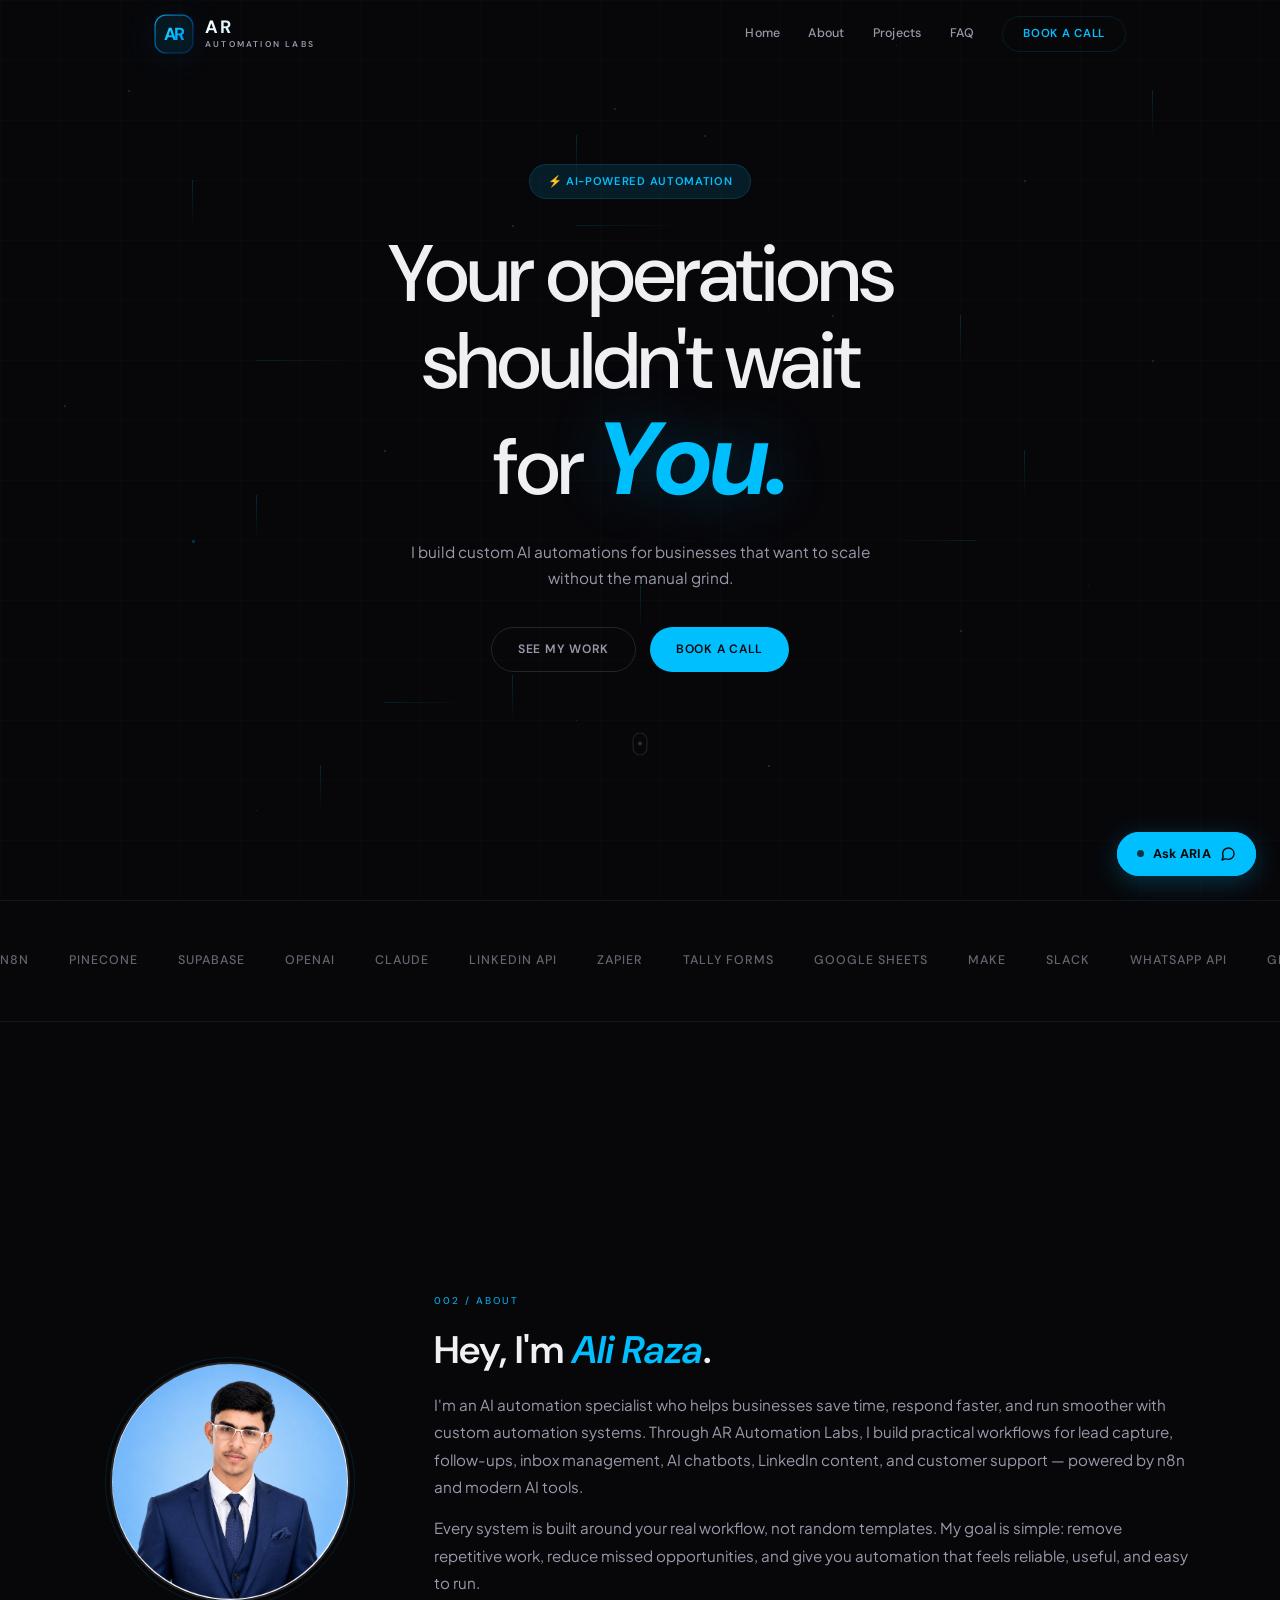
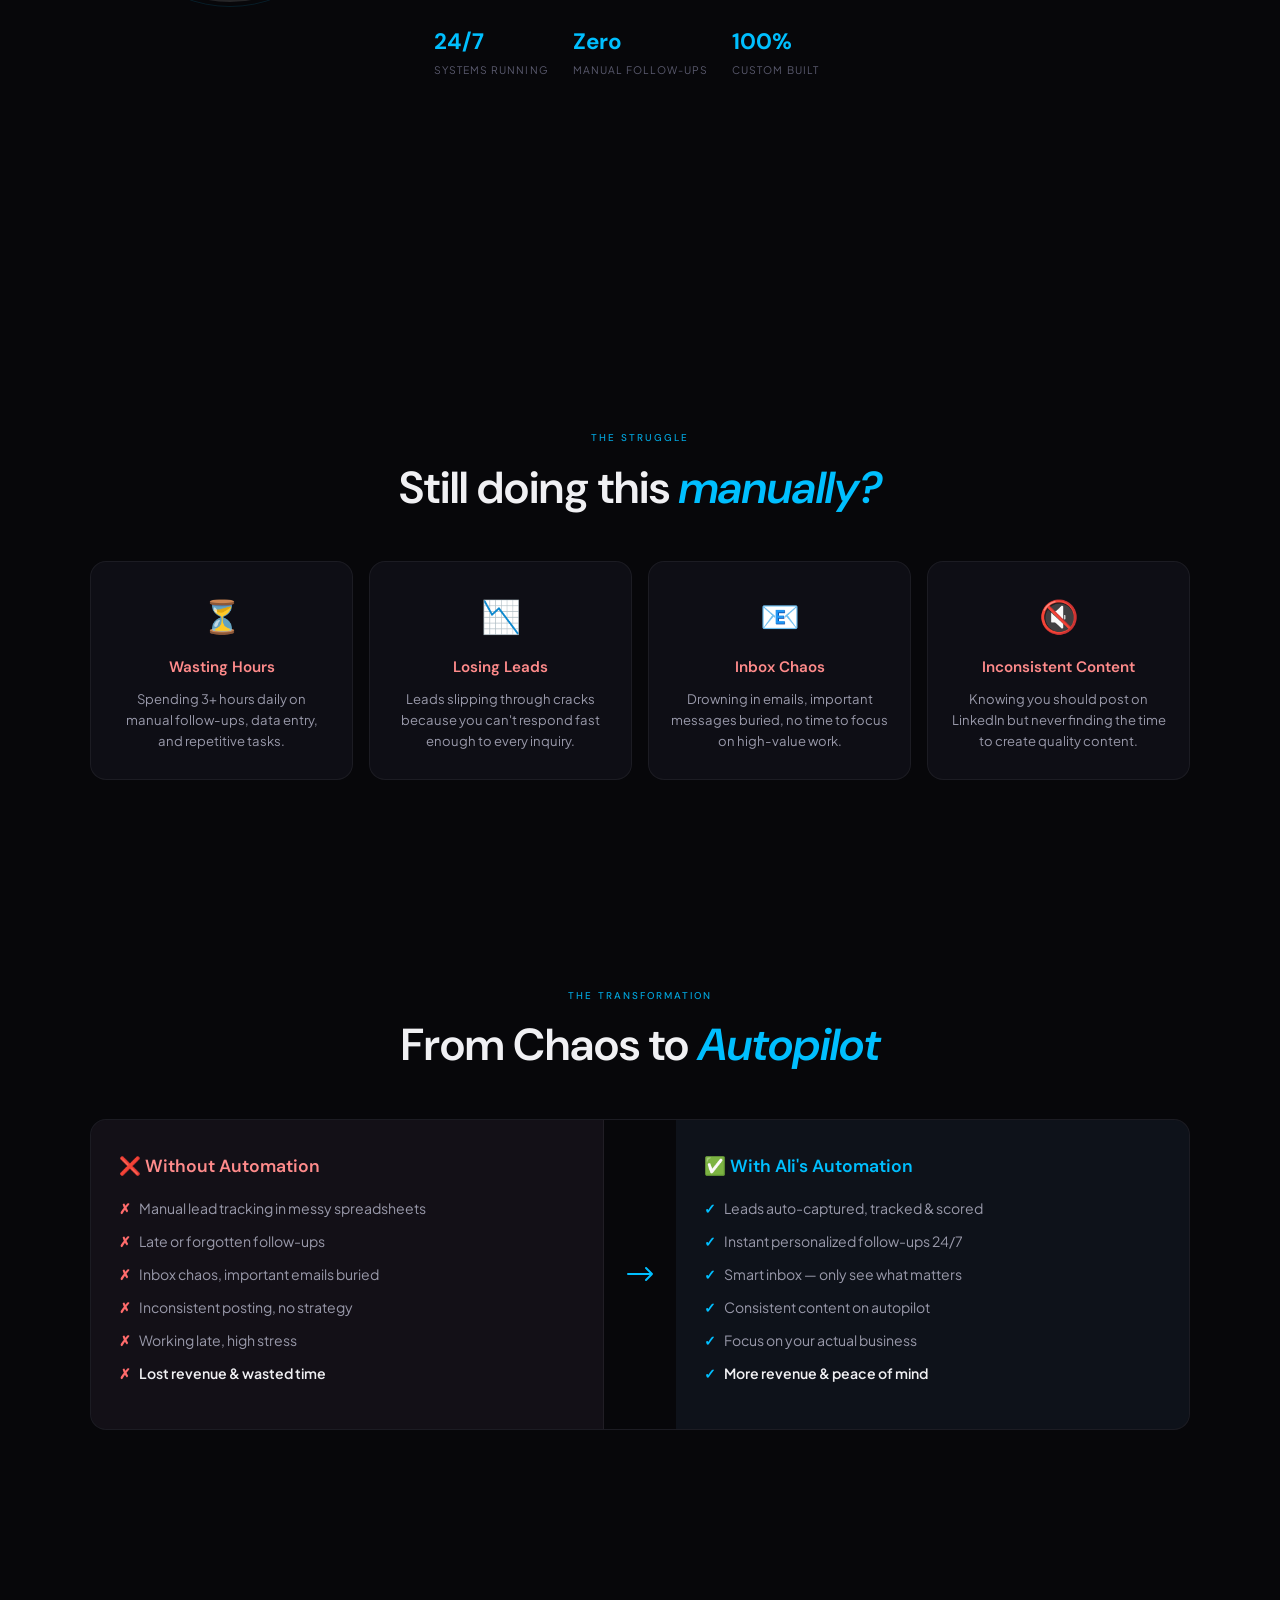
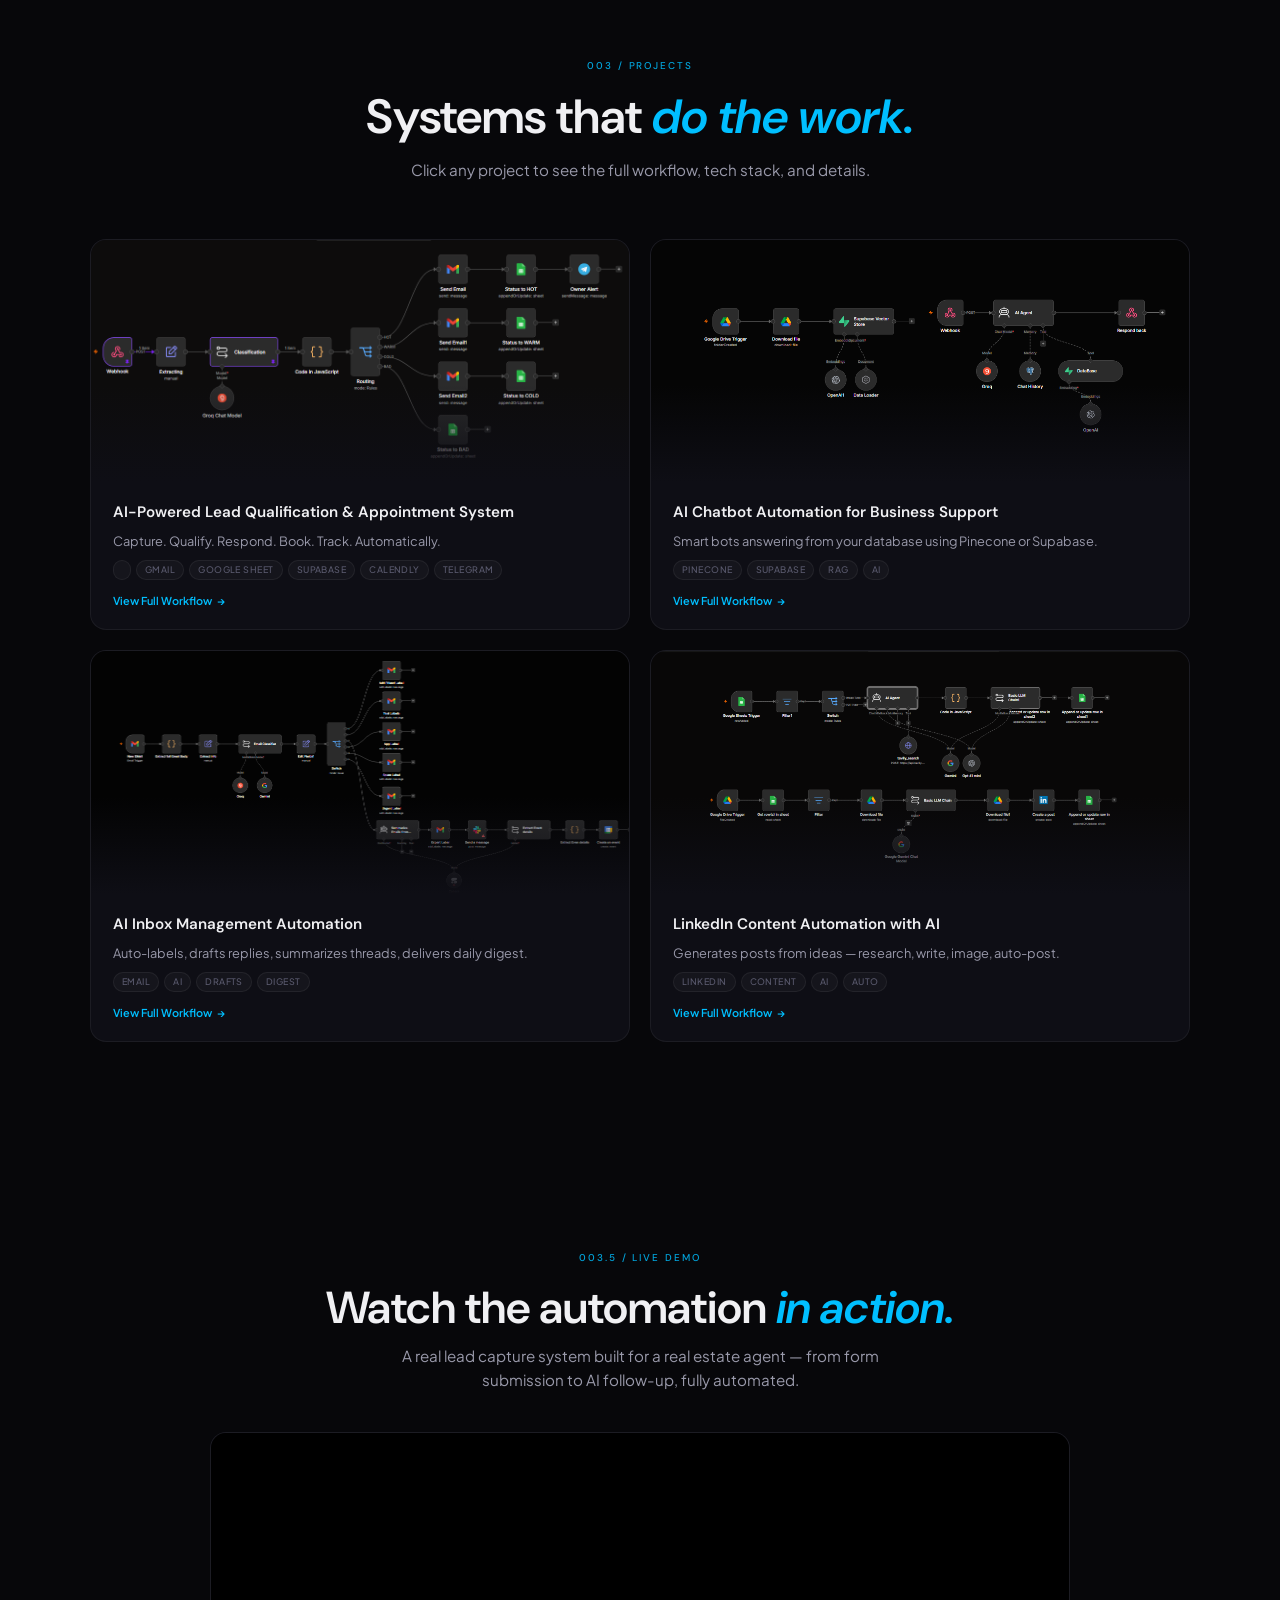
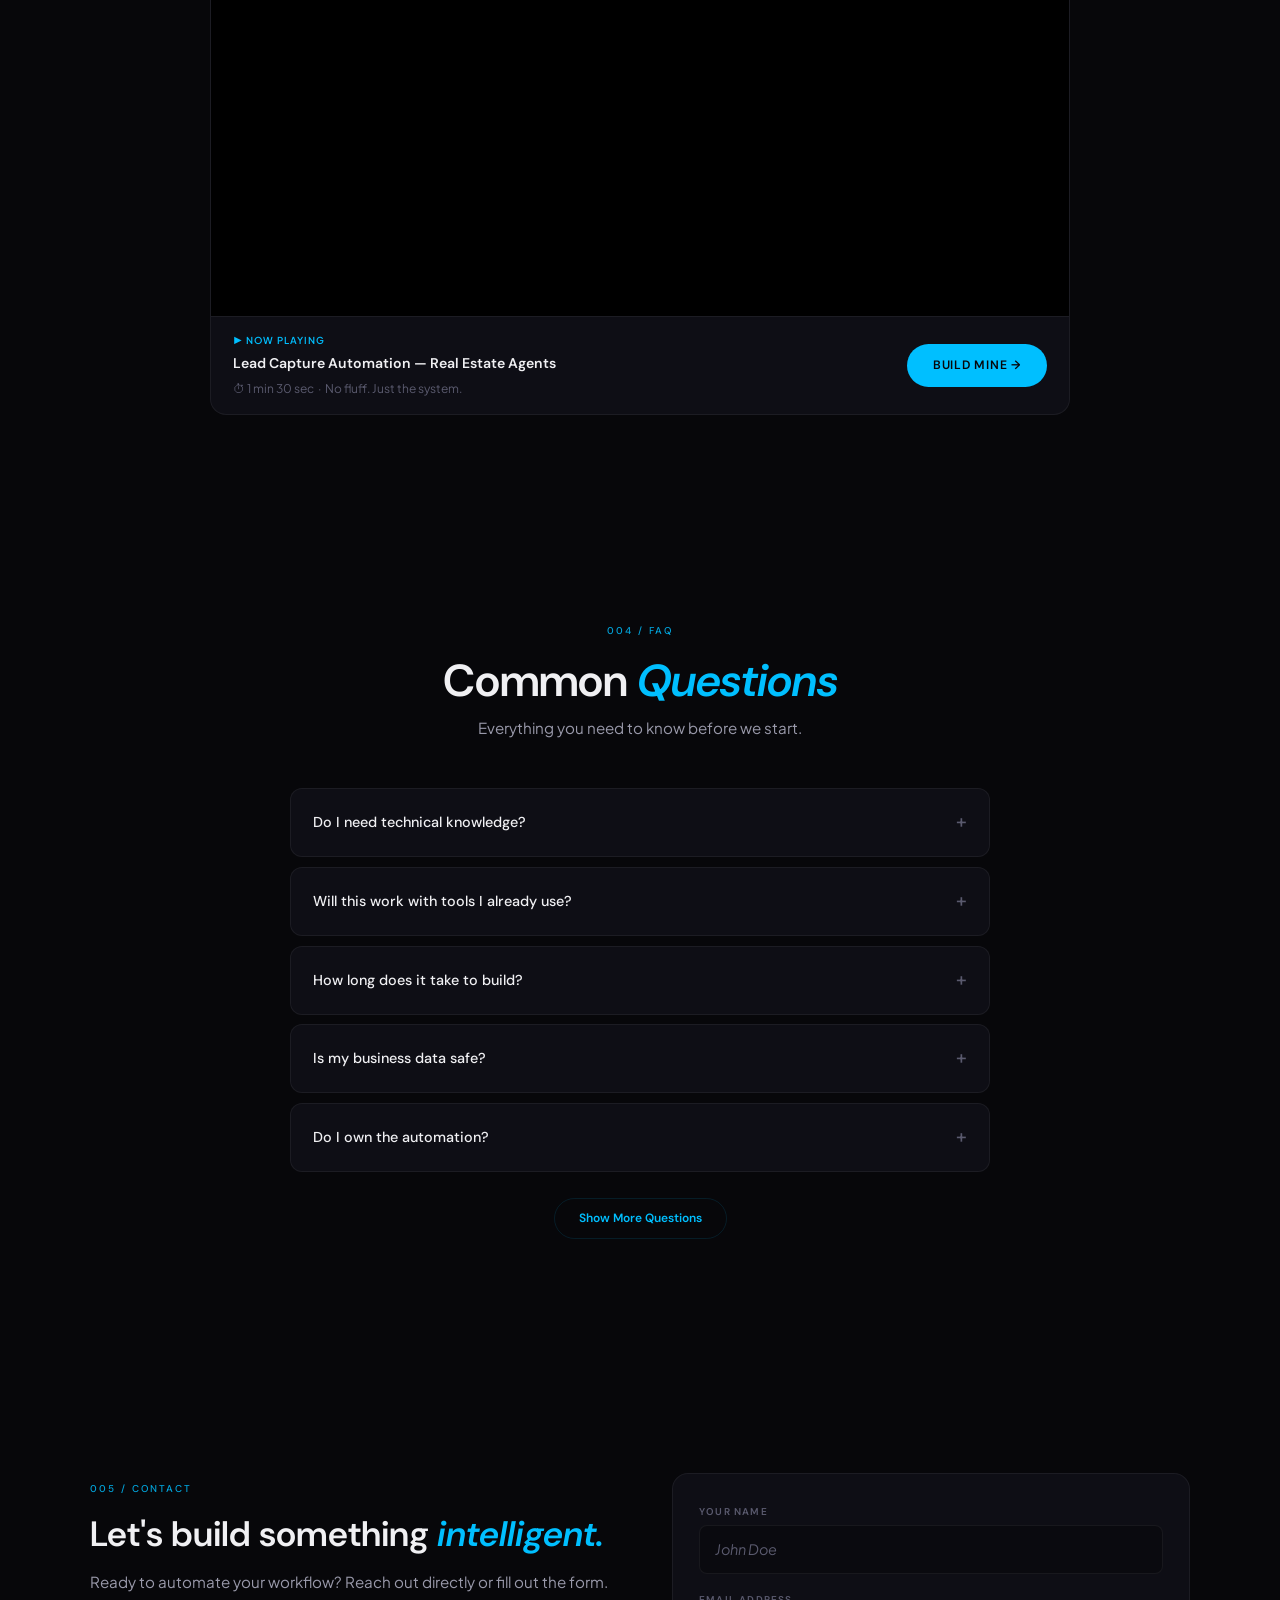
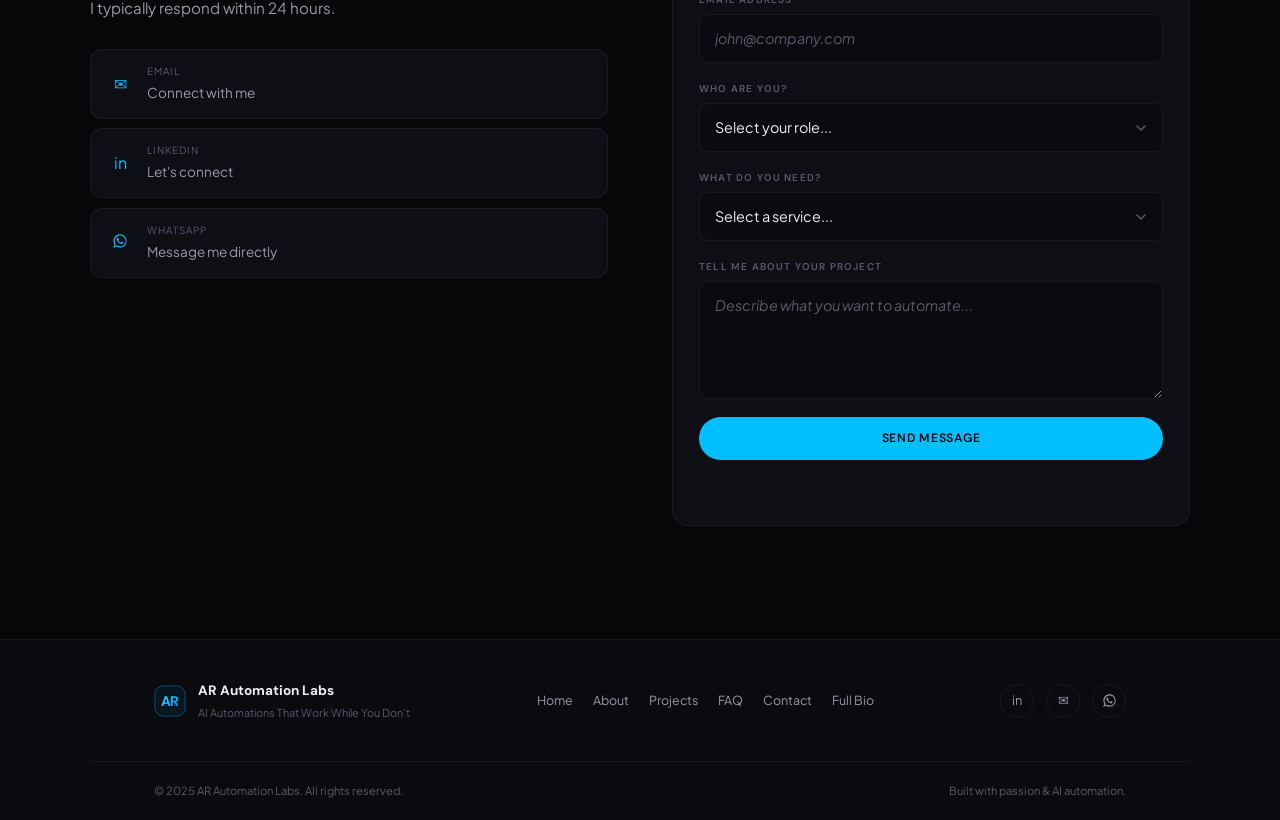
==== commit 47a520fe: "Update index.html" ====
--- a/index.html
+++ b/index.html
@@ -11,7 +11,7 @@
     <link rel="canonical" href="https://ar-automation-labs.vercel.app/">
 
     <!-- Google Search Console verification: paste your code inside content="" below -->
-    <meta name="google-site-verification" content="PASTE_YOUR_GSC_CODE_HERE">
+    <meta name="google-site-verification" content="1KkfbecVDoEcMKLRt_IawMCA5YiJHrAJGLuUSgb9jX0" />
 
     <meta property="og:type" content="website">
     <meta property="og:url" content="https://ar-automation-labs.vercel.app/">
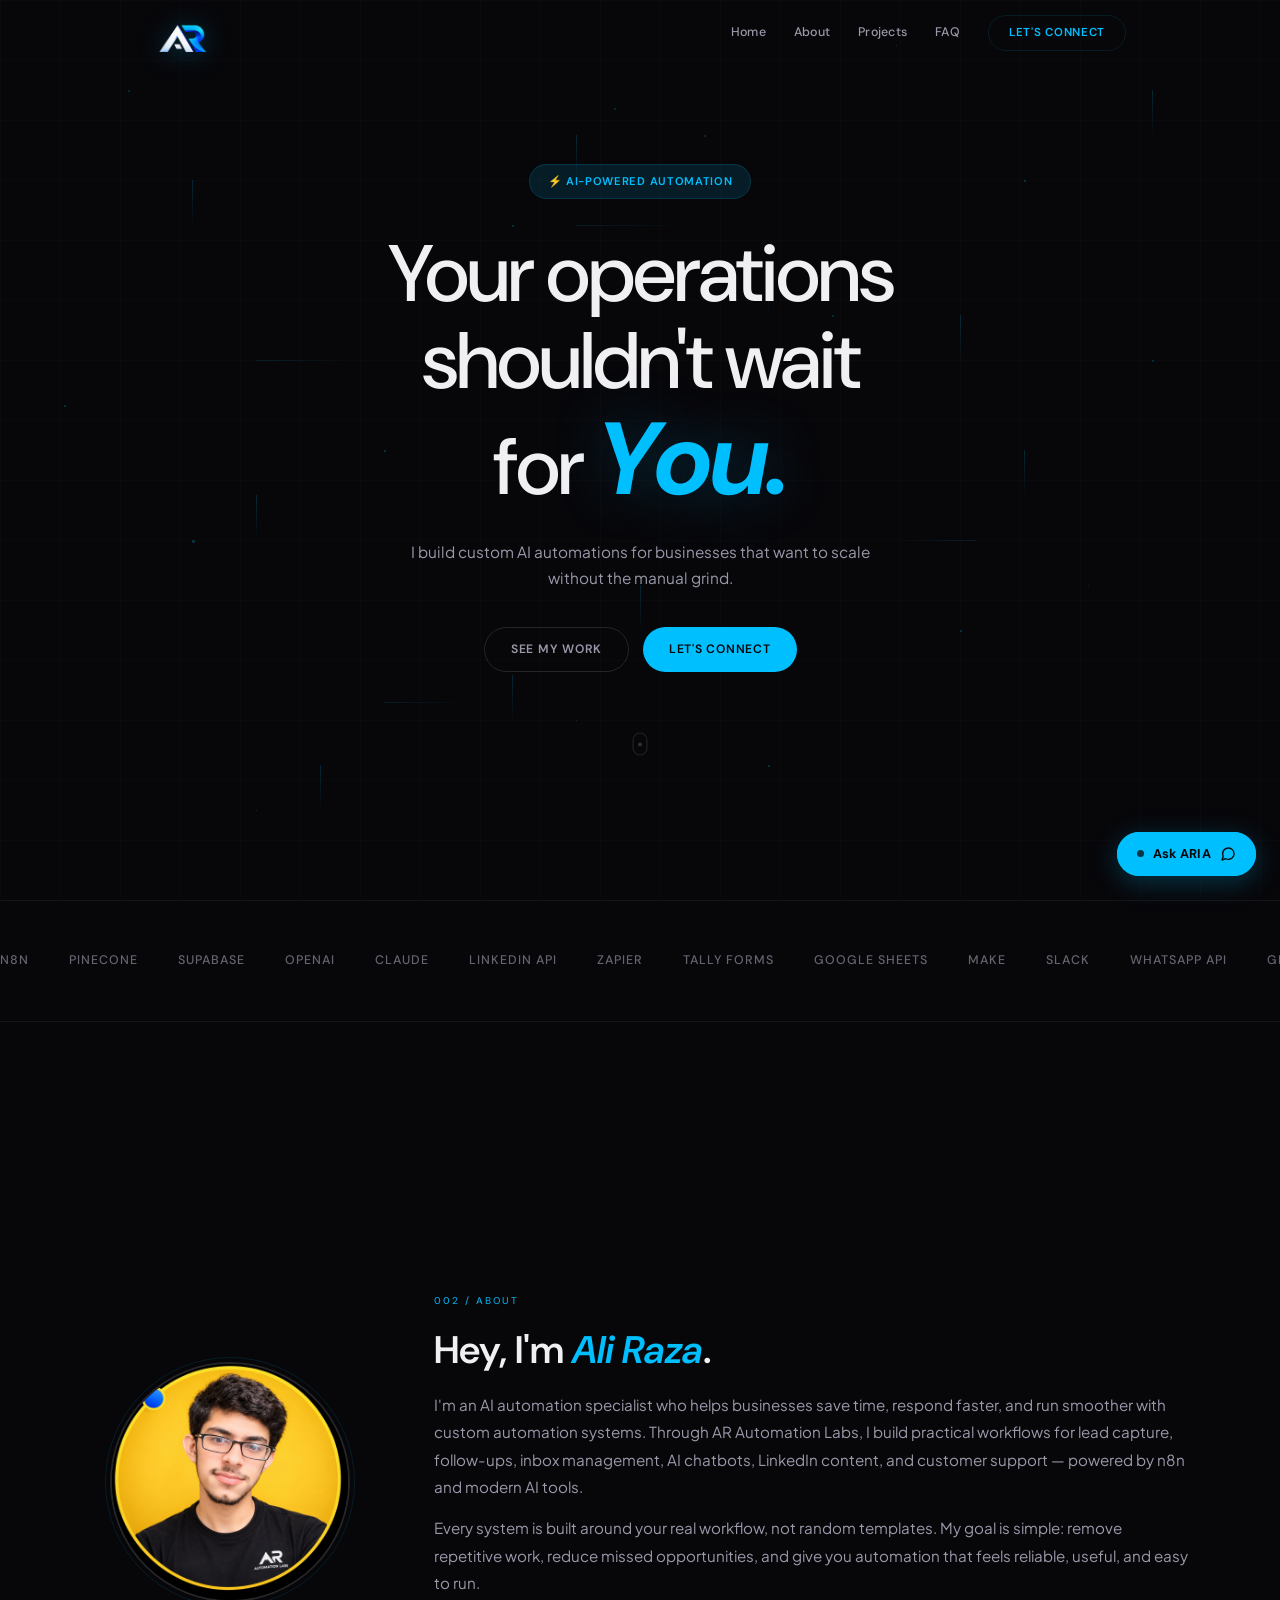
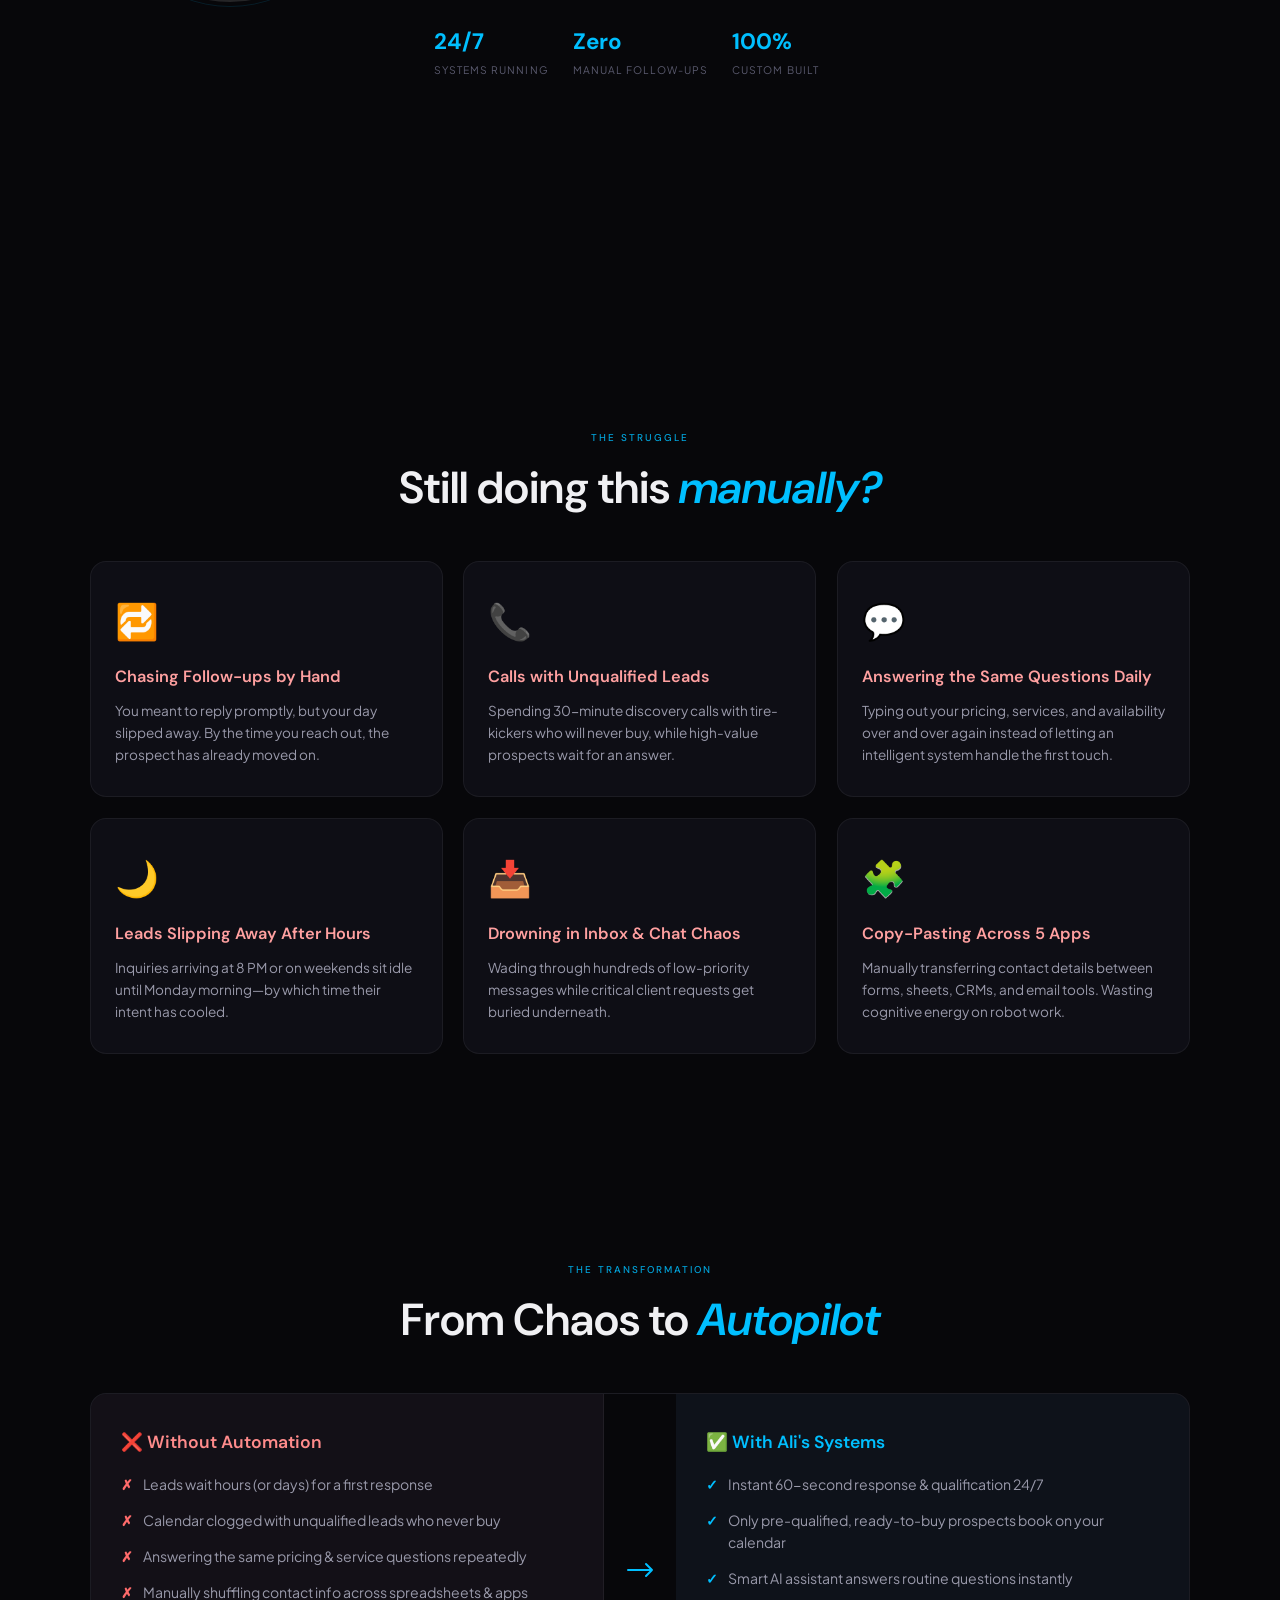
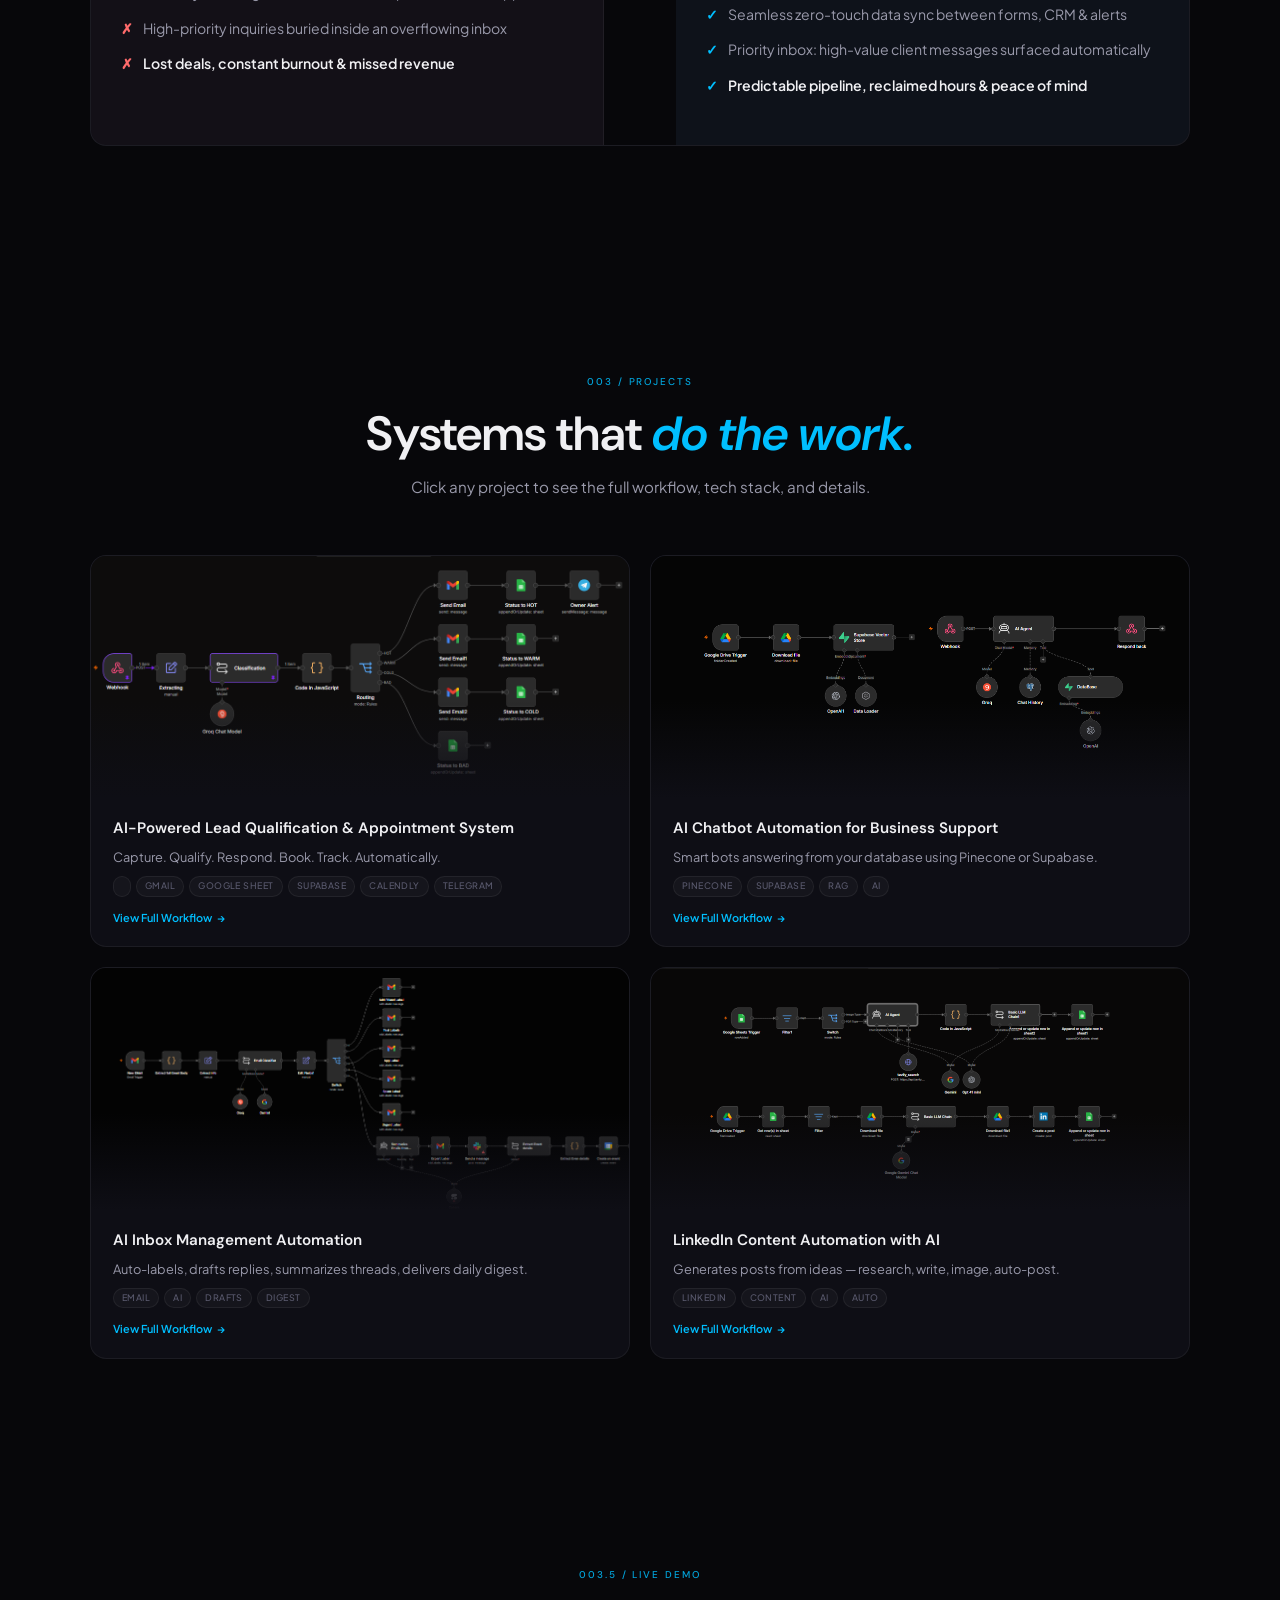
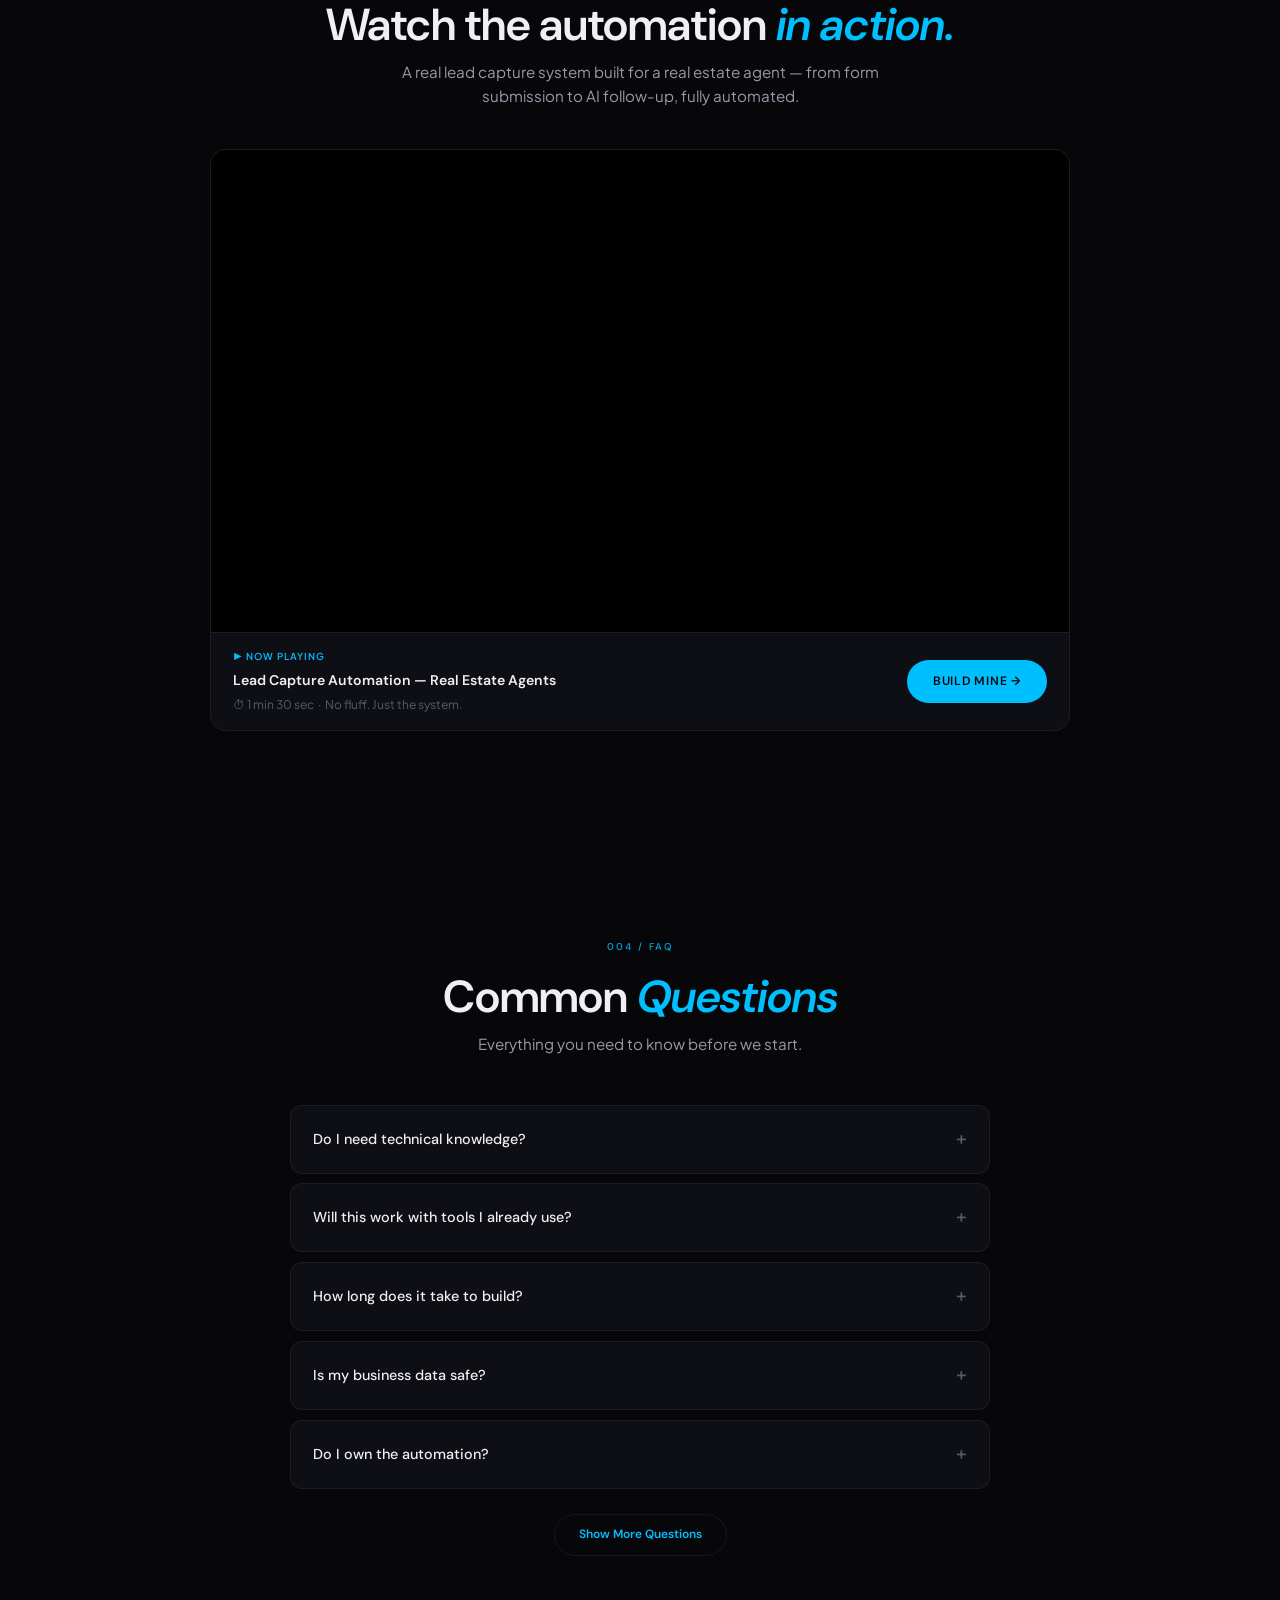
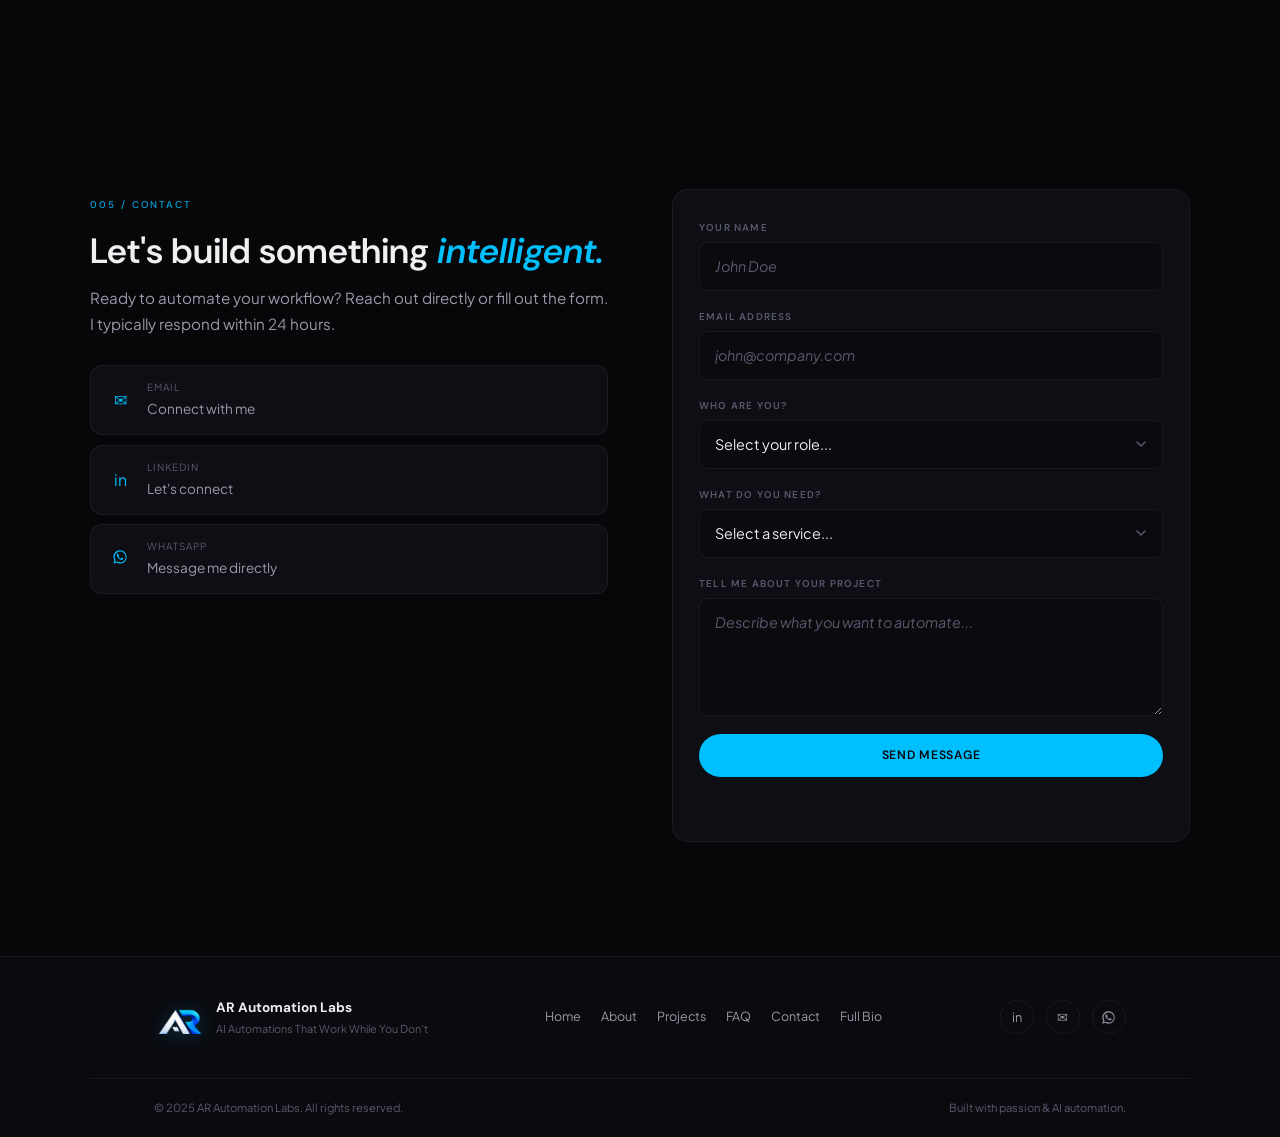
==== commit ff7c1a57: "feat: brand refresh with transparent logo, Let's Connect CTA, frictionless ARIA chat, and expanded p" ====
--- a/index.html
+++ b/index.html
@@ -33,8 +33,9 @@
     <link rel="preconnect" href="https://fonts.gstatic.com" crossorigin>
     <link href="https://fonts.googleapis.com/css2?family=DM+Sans:ital,opsz,wght@0,9..40,300;0,9..40,400;0,9..40,500;0,9..40,600;0,9..40,700;1,9..40,400;1,9..40,700&family=Plus+Jakarta+Sans:wght@300;400;500;600;700&display=swap" rel="stylesheet">
 
+    <link rel="icon" type="image/png" sizes="32x32" href="favicon.png">
     <link rel="icon" type="image/svg+xml" href="favicon.svg">
-    <link rel="apple-touch-icon" href="uploads/profile_pic.png">
+    <link rel="apple-touch-icon" href="uploads/apple-touch-icon.png">
 
     <script type="application/ld+json">
     {
@@ -166,31 +167,14 @@
     <header class="header" role="banner">
         <div class="header__inner">
             <a href="#hero" class="brand" aria-label="AR Automation Labs - Home">
-                <span class="brand__mark" aria-hidden="true">
-                    <svg viewBox="0 0 48 48" fill="none">
-                        <defs>
-                            <linearGradient id="arGrad" x1="4" y1="4" x2="44" y2="44" gradientUnits="userSpaceOnUse">
-                                <stop stop-color="#7FE3FF"/><stop offset=".5" stop-color="#00BFFF"/><stop offset="1" stop-color="#0055FF"/>
-                            </linearGradient>
-                            <linearGradient id="arRing" x1="0" y1="0" x2="48" y2="48" gradientUnits="userSpaceOnUse">
-                                <stop stop-color="rgba(0,191,255,.85)"/><stop offset="1" stop-color="rgba(0,85,255,.25)"/>
-                            </linearGradient>
-                        </defs>
-                        <rect x="1.25" y="1.25" width="45.5" height="45.5" rx="13" fill="rgba(0,191,255,.07)" stroke="url(#arRing)" stroke-width="1.4"/>
-                        <text x="24" y="24" text-anchor="middle" dominant-baseline="central" fill="url(#arGrad)" font-family="'DM Sans','Plus Jakarta Sans',sans-serif" font-size="21" font-weight="700" letter-spacing="-1.4">AR</text>
-                    </svg>
-                </span>
-                <span class="brand__txt">
-                    <span class="brand__name">AR</span>
-                    <span class="brand__sub">Automation Labs</span>
-                </span>
+                <img src="uploads/ar-mark.png" alt="AR Automation Labs" class="brand__logo-img">
             </a>
             <nav class="header__nav" role="navigation" aria-label="Main">
                 <a href="#hero" class="header__nav-link">Home</a>
                 <a href="#about" class="header__nav-link">About</a>
                 <a href="#automations" class="header__nav-link">Projects</a>
                 <a href="#faq" class="header__nav-link">FAQ</a>
-                <a href="#contact" class="header__cta">Book a Call</a>
+                <a href="#contact" class="header__cta">Let's Connect</a>
             </nav>
             <button class="header__menu-btn" aria-label="Menu" aria-expanded="false">
                 <span></span><span></span><span></span>
@@ -208,7 +192,7 @@
             <a href="#about" class="mobile-menu__link">About</a>
             <a href="#automations" class="mobile-menu__link">Projects</a>
             <a href="#faq" class="mobile-menu__link">FAQ</a>
-            <a href="#contact" class="mobile-menu__cta">Book a Call</a>
+            <a href="#contact" class="mobile-menu__cta">Let's Connect</a>
         </div>
     </div>
 
@@ -257,7 +241,7 @@
                 <p class="hero__sub">I build custom AI automations for businesses that want to scale without the manual grind.</p>
                 <div class="hero__btns">
                     <a href="#automations" class="btn btn--ghost">See My Work</a>
-                    <a href="#contact" class="btn btn--solid">Book a Call</a>
+                    <a href="#contact" class="btn btn--solid">Let's Connect</a>
                 </div>
                 <div class="hero__scroll" aria-hidden="true">
                     <svg width="16" height="24" viewBox="0 0 16 24" fill="none"><rect x="1" y="1" width="14" height="22" rx="7" stroke="currentColor" stroke-width="1.2" opacity=".3"/><circle cx="8" cy="7" r="2" fill="currentColor" opacity=".5"><animate attributeName="cy" values="7;14;7" dur="2s" repeatCount="indefinite"/></circle></svg>
@@ -333,24 +317,34 @@
                 </div>
                 <div class="problem__grid">
                     <div class="problem-card reveal-right" data-delay="0">
-                        <div class="problem-card__icon">⏳</div>
-                        <h3>Wasting Hours</h3>
-                        <p>Spending 3+ hours daily on manual follow-ups, data entry, and repetitive tasks.</p>
-                    </div>
-                    <div class="problem-card reveal-right" data-delay="0.08">
-                        <div class="problem-card__icon">📉</div>
-                        <h3>Losing Leads</h3>
-                        <p>Leads slipping through cracks because you can't respond fast enough to every inquiry.</p>
-                    </div>
-                    <div class="problem-card reveal-right" data-delay="0.16">
-                        <div class="problem-card__icon">📧</div>
-                        <h3>Inbox Chaos</h3>
-                        <p>Drowning in emails, important messages buried, no time to focus on high-value work.</p>
+                        <div class="problem-card__icon">🔁</div>
+                        <h3>Chasing Follow-ups by Hand</h3>
+                        <p>You meant to reply promptly, but your day slipped away. By the time you reach out, the prospect has already moved on.</p>
+                    </div>
+                    <div class="problem-card reveal-right" data-delay="0.06">
+                        <div class="problem-card__icon">📞</div>
+                        <h3>Calls with Unqualified Leads</h3>
+                        <p>Spending 30-minute discovery calls with tire-kickers who will never buy, while high-value prospects wait for an answer.</p>
+                    </div>
+                    <div class="problem-card reveal-right" data-delay="0.12">
+                        <div class="problem-card__icon">💬</div>
+                        <h3>Answering the Same Questions Daily</h3>
+                        <p>Typing out your pricing, services, and availability over and over again instead of letting an intelligent system handle the first touch.</p>
+                    </div>
+                    <div class="problem-card reveal-right" data-delay="0.18">
+                        <div class="problem-card__icon">🌙</div>
+                        <h3>Leads Slipping Away After Hours</h3>
+                        <p>Inquiries arriving at 8 PM or on weekends sit idle until Monday morning—by which time their intent has cooled.</p>
                     </div>
                     <div class="problem-card reveal-right" data-delay="0.24">
-                        <div class="problem-card__icon">🔇</div>
-                        <h3>Inconsistent Content</h3>
-                        <p>Knowing you should post on LinkedIn but never finding the time to create quality content.</p>
+                        <div class="problem-card__icon">📥</div>
+                        <h3>Drowning in Inbox &amp; Chat Chaos</h3>
+                        <p>Wading through hundreds of low-priority messages while critical client requests get buried underneath.</p>
+                    </div>
+                    <div class="problem-card reveal-right" data-delay="0.30">
+                        <div class="problem-card__icon">🧩</div>
+                        <h3>Copy-Pasting Across 5 Apps</h3>
+                        <p>Manually transferring contact details between forms, sheets, CRMs, and email tools. Wasting cognitive energy on robot work.</p>
                     </div>
                 </div>
             </div>
@@ -367,26 +361,26 @@
                     <div class="solution__side solution__side--before">
                         <h3>❌ Without Automation</h3>
                         <ul>
-                            <li>Manual lead tracking in messy spreadsheets</li>
-                            <li>Late or forgotten follow-ups</li>
-                            <li>Inbox chaos, important emails buried</li>
-                            <li>Inconsistent posting, no strategy</li>
-                            <li>Working late, high stress</li>
-                            <li><strong>Lost revenue & wasted time</strong></li>
+                            <li>Leads wait hours (or days) for a first response</li>
+                            <li>Calendar clogged with unqualified leads who never buy</li>
+                            <li>Answering the same pricing &amp; service questions repeatedly</li>
+                            <li>Manually shuffling contact info across spreadsheets &amp; apps</li>
+                            <li>High-priority inquiries buried inside an overflowing inbox</li>
+                            <li><strong>Lost deals, constant burnout &amp; missed revenue</strong></li>
                         </ul>
                     </div>
                     <div class="solution__divider" aria-hidden="true">
                         <svg width="40" height="40" viewBox="0 0 40 40" fill="none"><path d="M8 20h24M26 14l6 6-6 6" stroke="#00BFFF" stroke-width="2" stroke-linecap="round" stroke-linejoin="round"/></svg>
                     </div>
                     <div class="solution__side solution__side--after">
-                        <h3>✅ With Ali's Automation</h3>
+                        <h3>✅ With Ali's Systems</h3>
                         <ul>
-                            <li>Leads auto-captured, tracked & scored</li>
-                            <li>Instant personalized follow-ups 24/7</li>
-                            <li>Smart inbox — only see what matters</li>
-                            <li>Consistent content on autopilot</li>
-                            <li>Focus on your actual business</li>
-                            <li><strong>More revenue & peace of mind</strong></li>
+                            <li>Instant 60-second response &amp; qualification 24/7</li>
+                            <li>Only pre-qualified, ready-to-buy prospects book on your calendar</li>
+                            <li>Smart AI assistant answers routine questions instantly</li>
+                            <li>Seamless zero-touch data sync between forms, CRM &amp; alerts</li>
+                            <li>Priority inbox: high-value client messages surfaced automatically</li>
+                            <li><strong>Predictable pipeline, reclaimed hours &amp; peace of mind</strong></li>
                         </ul>
                     </div>
                 </div>
@@ -516,7 +510,7 @@
                         </div>
                         <div class="faq-item">
                             <button class="faq-q" aria-expanded="false">How much does it cost?</button>
-                            <div class="faq-a"><p>Pricing depends on complexity. Simple automations start at a base rate, while complex AI systems are quoted individually. Book a call for an exact quote.</p></div>
+                            <div class="faq-a"><p>Pricing depends on complexity. Simple automations start at a base rate, while complex AI systems are quoted individually. Reach out via Let's Connect for an exact quote.</p></div>
                         </div>
                     </div>
                 </div>
@@ -601,11 +595,7 @@
     <footer class="footer" role="contentinfo">
         <div class="footer__inner">
             <div class="footer__brand">
-                <svg width="32" height="32" viewBox="0 0 48 48" fill="none" aria-hidden="true">
-                    <defs><linearGradient id="arGradF" x1="4" y1="4" x2="44" y2="44" gradientUnits="userSpaceOnUse"><stop stop-color="#7FE3FF"/><stop offset=".5" stop-color="#00BFFF"/><stop offset="1" stop-color="#0055FF"/></linearGradient></defs>
-                    <rect x="1.25" y="1.25" width="45.5" height="45.5" rx="13" fill="rgba(0,191,255,.07)" stroke="rgba(0,191,255,.4)" stroke-width="1.4"/>
-                    <text x="24" y="24" text-anchor="middle" dominant-baseline="central" fill="url(#arGradF)" font-family="'DM Sans','Plus Jakarta Sans',sans-serif" font-size="21" font-weight="700" letter-spacing="-1.4">AR</text>
-                </svg>
+                <img src="uploads/ar-mark.png" alt="AR Automation Labs" class="footer__logo-img">
                 <div><span class="footer__brand-name">AR Automation Labs</span><span class="footer__brand-sub">AI Automations That Work While You Don't</span></div>
             </div>
             <nav class="footer__nav" aria-label="Footer navigation">
@@ -650,31 +640,24 @@
         </div>
 
         <div class="chat__msgs" id="chatMsgs" aria-live="polite">
-            <div class="cmsg cmsg--bot"><div class="cmsg__b">Hi, I'm ARIA — Ali's AI assistant at AR Automation Labs. I can walk you through the automations we build, timelines and pricing.</div></div>
-            <div class="cmsg cmsg--bot" id="chatAskName"><div class="cmsg__b">Before we start — what should I call you?</div></div>
+            <div class="cmsg cmsg--bot"><div class="cmsg__b">Hi, I'm ARIA — Ali's AI assistant. Ask me anything about our automations, custom workflows, or how we can help your business.</div></div>
         </div>
 
-        <div class="cqa" id="chatQA" hidden>
+        <div class="cqa" id="chatQA">
             <button class="qa" data-m="What automations do you offer?">🤖 What do you offer?</button>
             <button class="qa" data-m="How much do automations cost?">💰 Pricing info</button>
             <button class="qa" data-m="I want to automate my lead capture">📋 Lead automation</button>
-            <button class="qa" data-m="Book a call with Ali">📅 Book a call</button>
+            <button class="qa" data-m="Let's connect with Ali">💬 Let's connect</button>
             <button class="qa" data-m="What tools do you use?">🛠️ Tools used</button>
             <button class="qa" data-m="How long does setup take?">⏱️ Setup time</button>
         </div>
 
-        <form class="chat__in" id="chatNameForm">
-            <input type="text" class="chat__field" id="chatNameIn" placeholder="Your first name..." autocomplete="given-name" maxlength="40" aria-label="Your first name">
-            <button type="submit" class="chat__send chat__send--wide" aria-label="Continue">Start</button>
-        </form>
-
-        <form class="chat__in" id="chatForm" hidden>
+        <form class="chat__in" id="chatForm">
             <input type="text" class="chat__field" id="chatIn" placeholder="Ask ARIA anything..." autocomplete="off" aria-label="Chat message">
             <button type="submit" class="chat__send" aria-label="Send message"><svg width="18" height="18" viewBox="0 0 18 18" fill="none"><path d="M16 2L8 10M16 2l-4 14-3.5-6-6-3.5L16 2z" stroke="currentColor" stroke-width="1.5" stroke-linecap="round" stroke-linejoin="round"/></svg></button>
         </form>
     </aside>
 
-
-    <script data-cfasync="false" src="/cdn-cgi/scripts/5c5dd728/cloudflare-static/email-decode.min.js"></script><script src="main.js"></script>
-<script>(function(){function c(){var b=a.contentDocument||a.contentWindow.document;if(b){var d=b.createElement('script');d.innerHTML="window.__CF$cv$params={r:'a05563463d6ae23b',t:'MTc4MDM5MjA4NQ=='};var a=document.createElement('script');a.src='/cdn-cgi/challenge-platform/scripts/jsd/main.js';document.getElementsByTagName('head')[0].appendChild(a);";b.getElementsByTagName('head')[0].appendChild(d)}}if(document.body){var a=document.createElement('iframe');a.height=1;a.width=1;a.style.position='absolute';a.style.top=0;a.style.left=0;a.style.border='none';a.style.visibility='hidden';document.body.appendChild(a);if('loading'!==document.readyState)c();else if(window.addEventListener)document.addEventListener('DOMContentLoaded',c);else{var e=document.onreadystatechange||function(){};document.onreadystatechange=function(b){e(b);'loading'!==document.readyState&&(document.onreadystatechange=e,c())}}}})();</script></body>
+    <script src="main.js"></script>
+</body>
 </html>
--- a/style.css
+++ b/style.css
@@ -111,29 +111,40 @@
 .problem__inner{max-width:var(--mw);width:100%;margin:0 auto}
 .problem__head{text-align:center;margin-bottom:48px}
 .problem__head h2{font-family:var(--fh);font-size:clamp(1.8rem,4vw,2.8rem);font-weight:600;line-height:1.1;margin-bottom:10px}
-.problem__grid{display:grid;grid-template-columns:repeat(4,1fr);gap:16px}
-.problem-card{background:var(--card);border:1px solid var(--brd);border-radius:var(--rl);padding:28px 22px;text-align:center;transition:all var(--norm) var(--ease)}
-.problem-card:hover{border-color:rgba(255,107,107,.2);transform:translateY(-3px)}
-.problem-card__icon{font-size:2rem;margin-bottom:14px;display:block}
-.problem-card h3{font-family:var(--fh);font-size:.95rem;font-weight:600;margin-bottom:8px;color:#FF8B8B}
-.problem-card p{color:var(--t2);font-size:.82rem;line-height:1.6}
+.problem__grid{display:grid;grid-template-columns:repeat(3,1fr);gap:20px}
+.problem-card{background:var(--card);border:1px solid var(--brd);border-radius:var(--rl);padding:30px 24px;text-align:left;position:relative;overflow:hidden;transition:transform .4s var(--ease),border-color .4s var(--ease),box-shadow .4s var(--ease),background .4s var(--ease)}
+.problem-card::before{content:'';position:absolute;inset:0;background:radial-gradient(400px circle at 50% 0%,rgba(255,107,107,.08),transparent 60%);opacity:0;transition:opacity .4s var(--ease);pointer-events:none}
+.problem-card:hover{border-color:rgba(255,107,107,.35);transform:translateY(-6px);background:rgba(20,16,22,.65);box-shadow:0 18px 45px -10px rgba(255,107,107,.15),0 4px 20px rgba(0,0,0,.4)}
+.problem-card:hover::before{opacity:1}
+.problem-card__icon{font-size:2.2rem;margin-bottom:16px;display:inline-block;transition:transform .4s var(--ease)}
+.problem-card:hover .problem-card__icon{transform:scale(1.15) rotate(-4deg)}
+.problem-card h3{font-family:var(--fh);font-size:1.02rem;font-weight:600;margin-bottom:10px;color:#FFA0A0;transition:color .3s var(--ease)}
+.problem-card:hover h3{color:#FFBEBE}
+.problem-card p{color:var(--t2);font-size:.85rem;line-height:1.62}
+@media(max-width:960px){.problem__grid{grid-template-columns:repeat(2,1fr)}}
+@media(max-width:580px){.problem__grid{grid-template-columns:1fr;gap:14px}.problem-card{padding:24px 20px}}
 
 /* SOLUTION */
 .solution__inner{max-width:var(--mw);width:100%;margin:0 auto}
 .solution__head{text-align:center;margin-bottom:48px}
 .solution__head h2{font-family:var(--fh);font-size:clamp(1.8rem,4vw,2.8rem);font-weight:600;line-height:1.1;margin-bottom:10px}
-.solution__compare{display:grid;grid-template-columns:1fr auto 1fr;gap:0;align-items:stretch;background:var(--card);border:1px solid var(--brd);border-radius:var(--rl);overflow:hidden}
-.solution__side{padding:32px 28px}
+.solution__compare{display:grid;grid-template-columns:1fr auto 1fr;gap:0;align-items:stretch;background:var(--card);border:1px solid var(--brd);border-radius:var(--rl);overflow:hidden;transition:border-color .45s var(--ease),box-shadow .45s var(--ease)}
+.solution__compare:hover{border-color:var(--brd-h);box-shadow:0 24px 60px rgba(0,0,0,.45)}
+.solution__side{padding:34px 30px;transition:background .4s var(--ease)}
 .solution__side--before{background:rgba(255,107,107,.02);border-right:1px solid var(--brd)}
+.solution__side--before:hover{background:rgba(255,107,107,.045)}
 .solution__side--after{background:rgba(0,191,255,.02)}
+.solution__side--after:hover{background:rgba(0,191,255,.05)}
 .solution__side h3{font-family:var(--fh);font-size:1.1rem;font-weight:600;margin-bottom:18px}
 .solution__side--before h3{color:#FF8B8B}
 .solution__side--after h3{color:var(--accent)}
-.solution__side li{position:relative;padding-left:20px;margin-bottom:12px;color:var(--t2);font-size:.88rem;line-height:1.5}
+.solution__side li{position:relative;padding-left:22px;margin-bottom:14px;color:var(--t2);font-size:.88rem;line-height:1.55;transition:color .25s var(--ease)}
+.solution__side:hover li{color:var(--t1)}
 .solution__side--before li::before{content:'✗';position:absolute;left:0;color:#FF6B6B;font-weight:700}
 .solution__side--after li::before{content:'✓';position:absolute;left:0;color:var(--accent);font-weight:700}
 .solution__side li strong{color:var(--t1);font-weight:600}
-.solution__divider{display:flex;align-items:center;justify-content:center;padding:0 16px;background:var(--bg);flex-shrink:0}
+.solution__divider{display:flex;align-items:center;justify-content:center;padding:0 16px;background:var(--bg);flex-shrink:0;transition:transform .4s var(--ease)}
+.solution__compare:hover .solution__divider{transform:scale(1.08)}
 
 /* AUTOMATIONS */
 .automations__inner{max-width:var(--mw);width:100%;margin:0 auto}
@@ -366,6 +377,10 @@
 
 /* Premium brand logo */
 .brand{display:flex;align-items:center;gap:11px;text-decoration:none}
+.brand__logo-img{height:38px;width:auto;max-height:42px;display:block;object-fit:contain;filter:drop-shadow(0 2px 12px rgba(0,191,255,.28));transition:transform var(--norm) var(--ease),filter var(--norm) var(--ease)}
+.brand:hover .brand__logo-img{transform:scale(1.05);filter:drop-shadow(0 4px 18px rgba(0,191,255,.5))}
+.footer__logo-img{height:34px;width:auto;display:block;object-fit:contain;filter:drop-shadow(0 2px 10px rgba(0,191,255,.25));transition:transform var(--norm) var(--ease)}
+.footer__logo-img:hover{transform:scale(1.05)}
 .brand__mark{width:40px;height:40px;flex-shrink:0;display:block;filter:drop-shadow(0 4px 16px rgba(0,191,255,.28));transition:transform var(--norm) var(--ease),filter var(--norm) var(--ease)}
 .brand__mark svg{width:100%;height:100%;display:block}
 .brand:hover .brand__mark{transform:translateY(-1px) scale(1.04);filter:drop-shadow(0 6px 22px rgba(0,191,255,.45))}
@@ -373,7 +388,7 @@
 .brand__name{font-family:var(--fh);font-size:1.12rem;font-weight:700;letter-spacing:.09em;background:linear-gradient(120deg,#FFFFFF 0%,#BFE9FF 45%,var(--accent) 100%);-webkit-background-clip:text;background-clip:text;-webkit-text-fill-color:transparent;color:var(--t1)}
 .brand__sub{margin-top:4px;font-family:var(--fh);font-size:.53rem;font-weight:600;letter-spacing:.26em;text-transform:uppercase;color:var(--t2);transition:color var(--fast) var(--ease)}
 .brand:hover .brand__sub{color:var(--accent)}
-@media(max-width:480px){.brand__mark{width:34px;height:34px}.brand__name{font-size:.98rem}.brand__sub{font-size:.46rem;letter-spacing:.22em}}
+@media(max-width:480px){.brand__logo-img{height:32px}.brand__mark{width:34px;height:34px}.brand__name{font-size:.98rem}.brand__sub{font-size:.46rem;letter-spacing:.22em}}
 
 /* Mobile menu close button */
 .mobile-menu__close{position:absolute;top:18px;right:18px;width:46px;height:46px;display:flex;align-items:center;justify-content:center;color:var(--t1);background:rgba(255,255,255,.04);border:1px solid var(--brd-h);border-radius:50%;transition:all var(--fast) var(--ease);z-index:2}
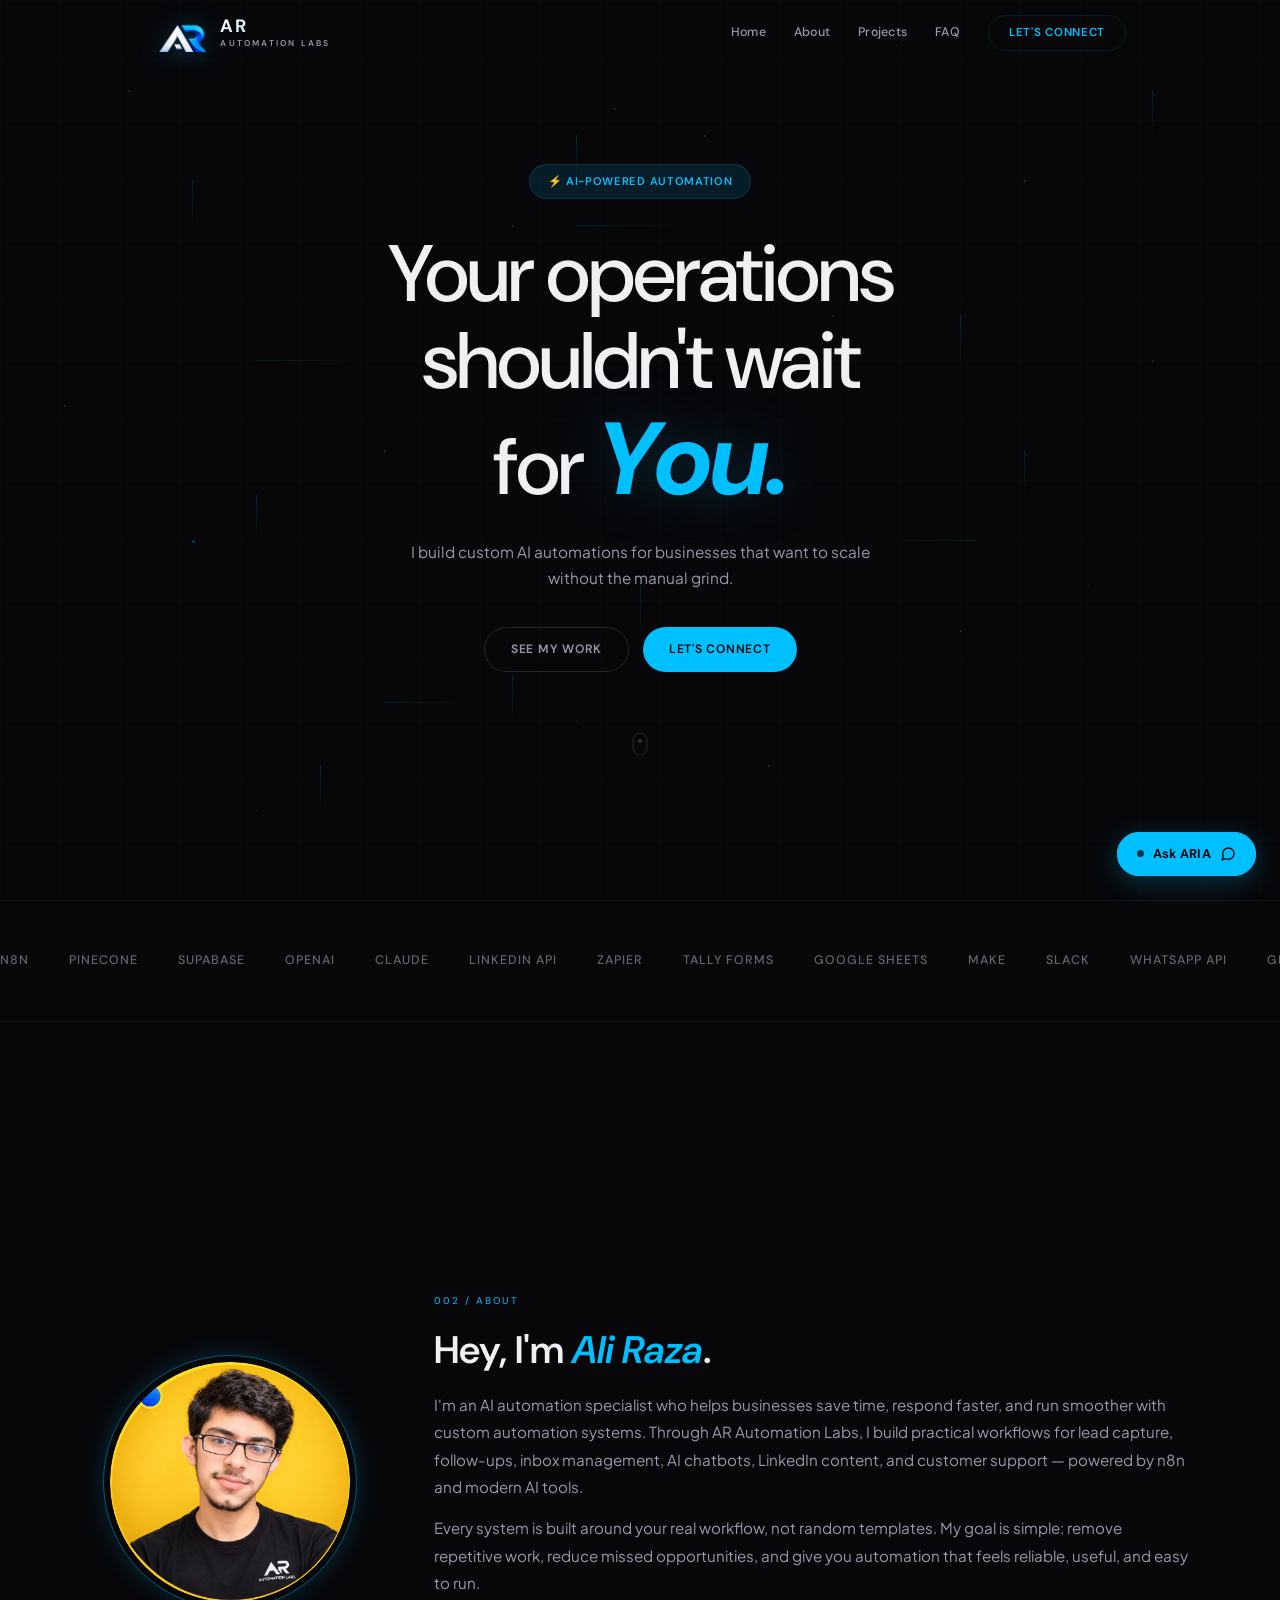
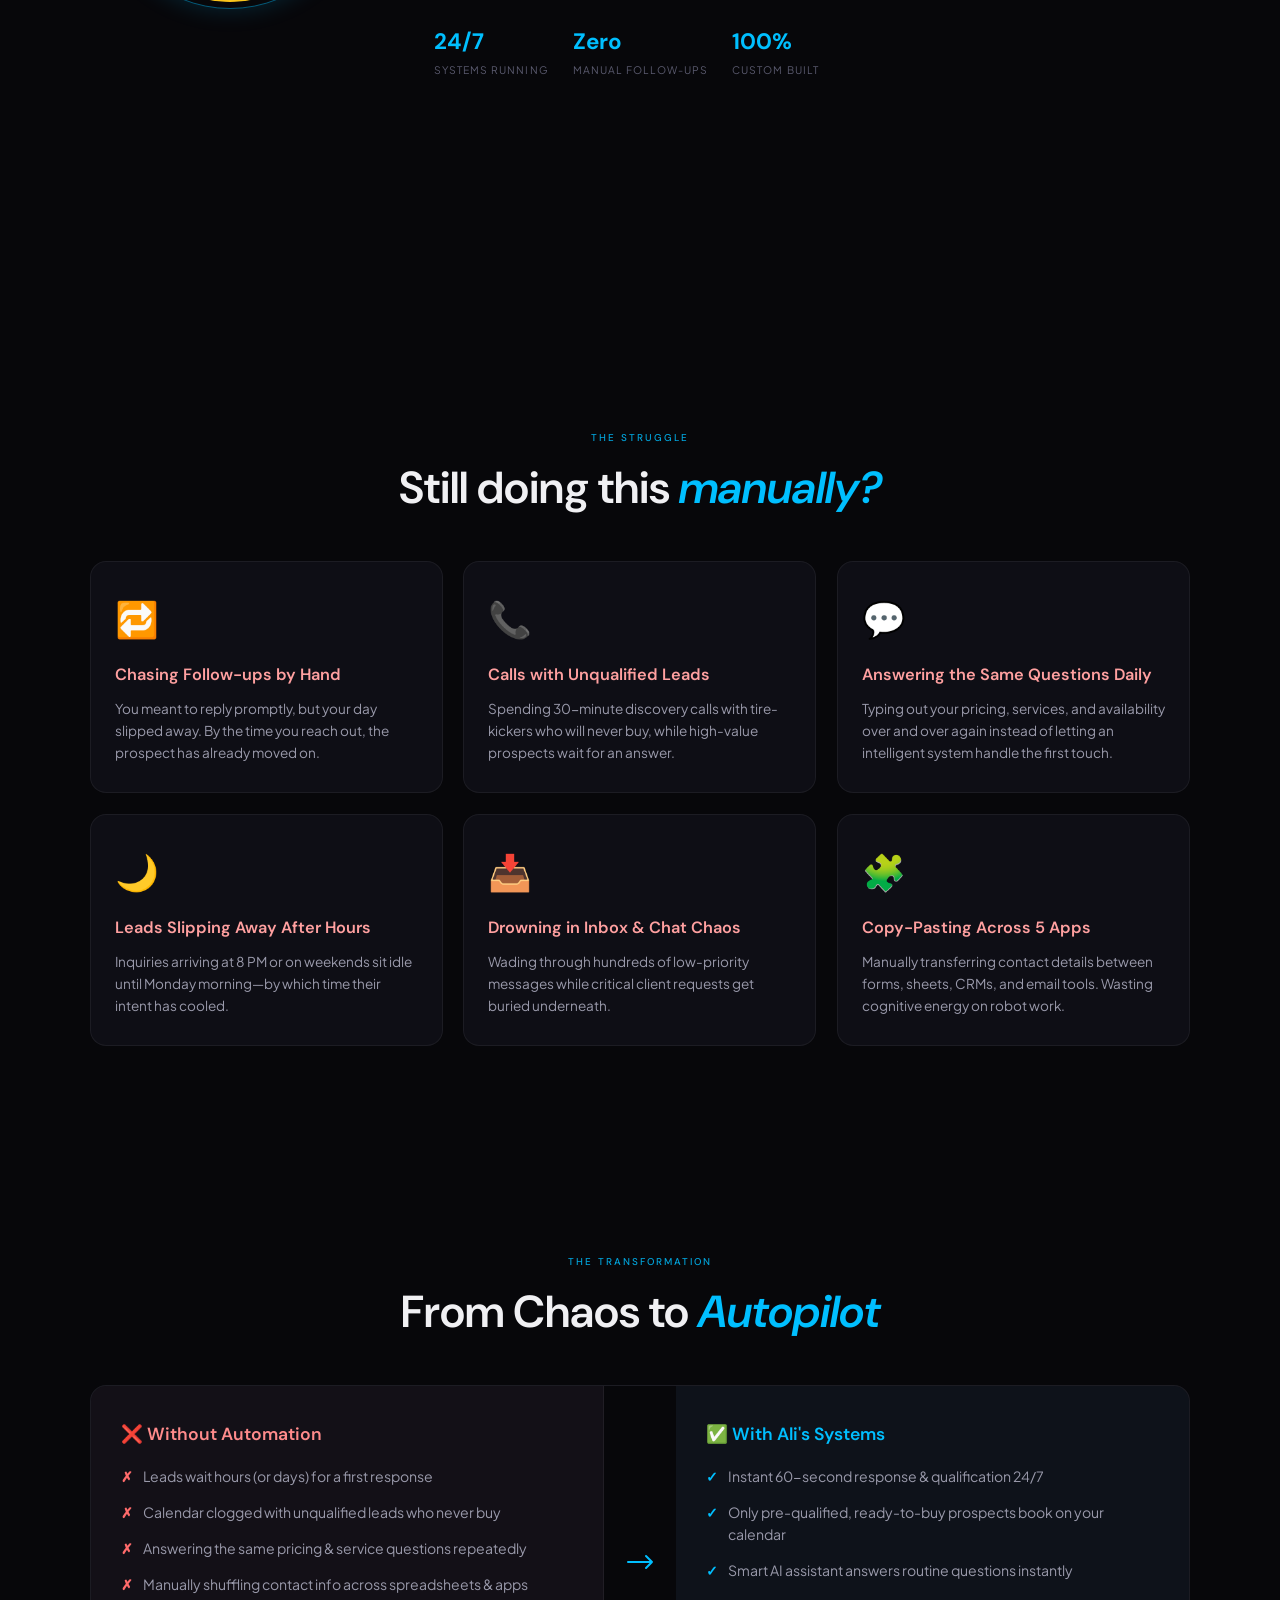
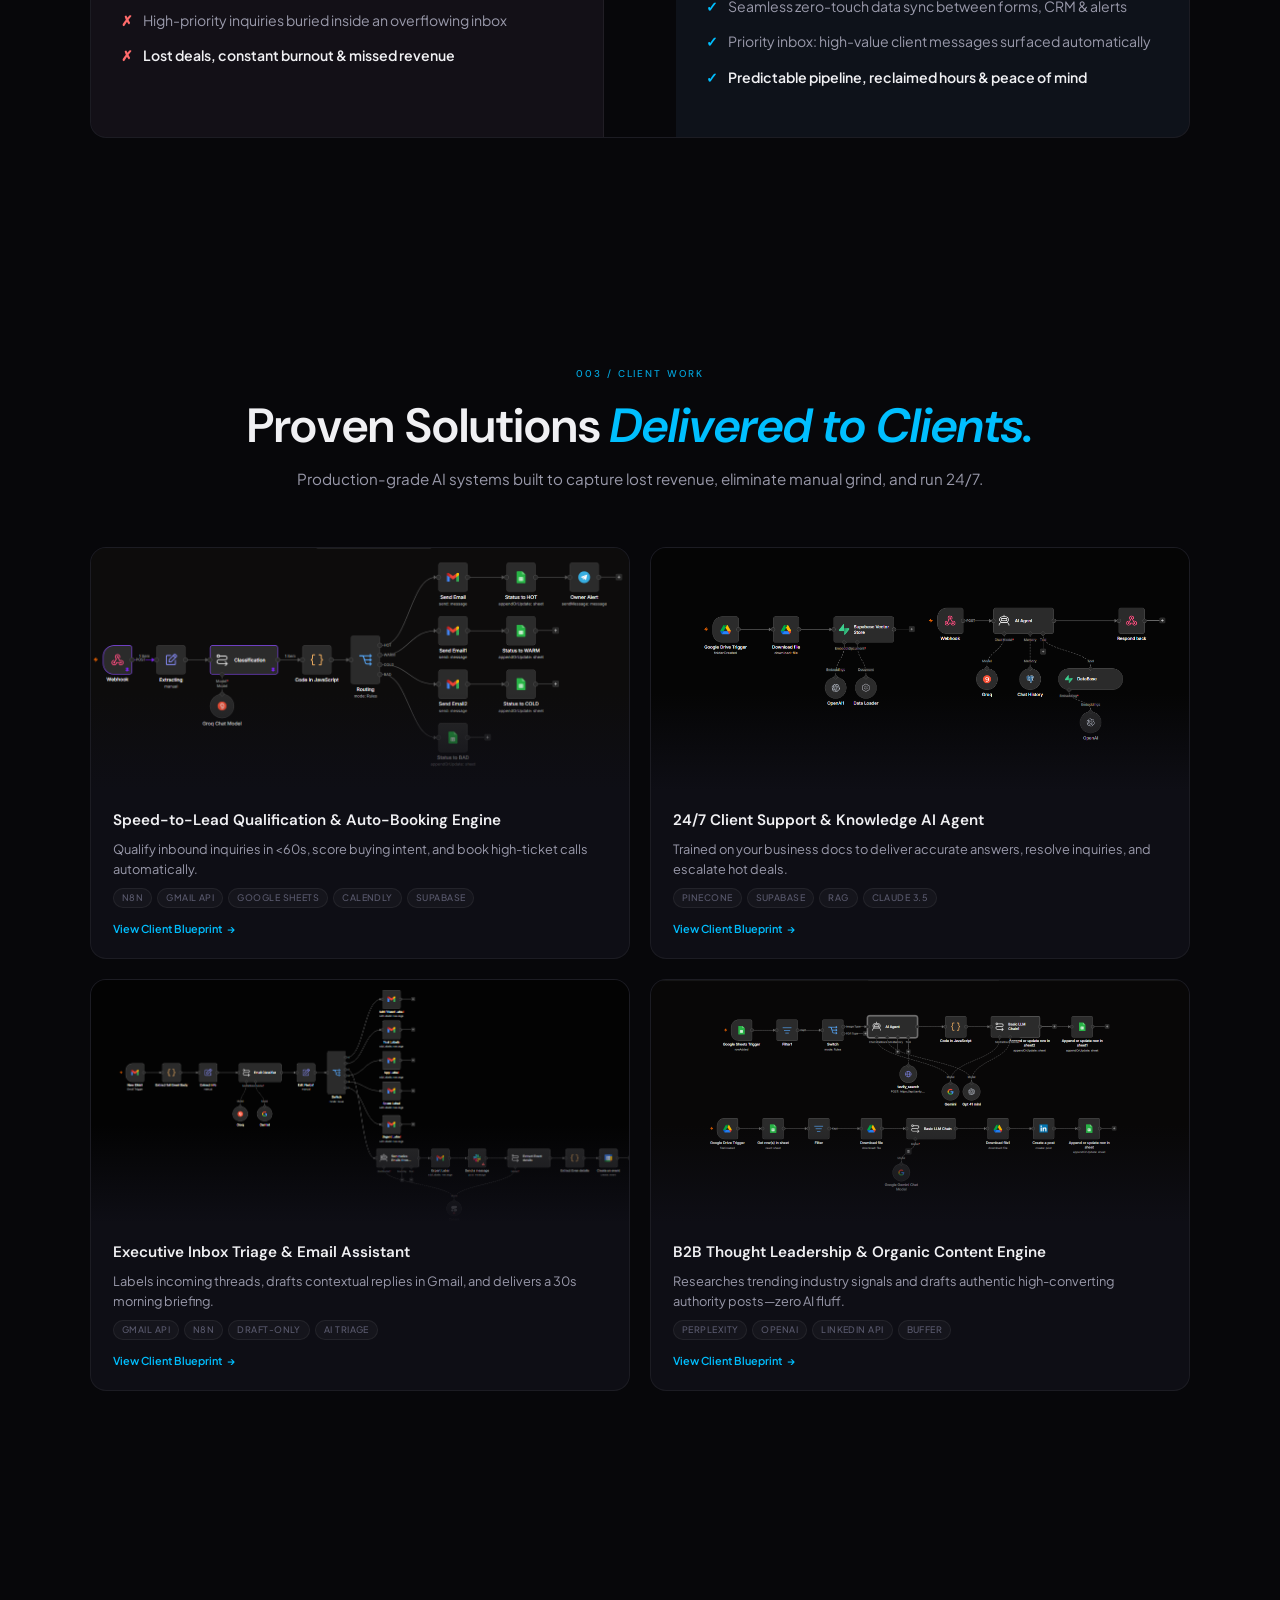
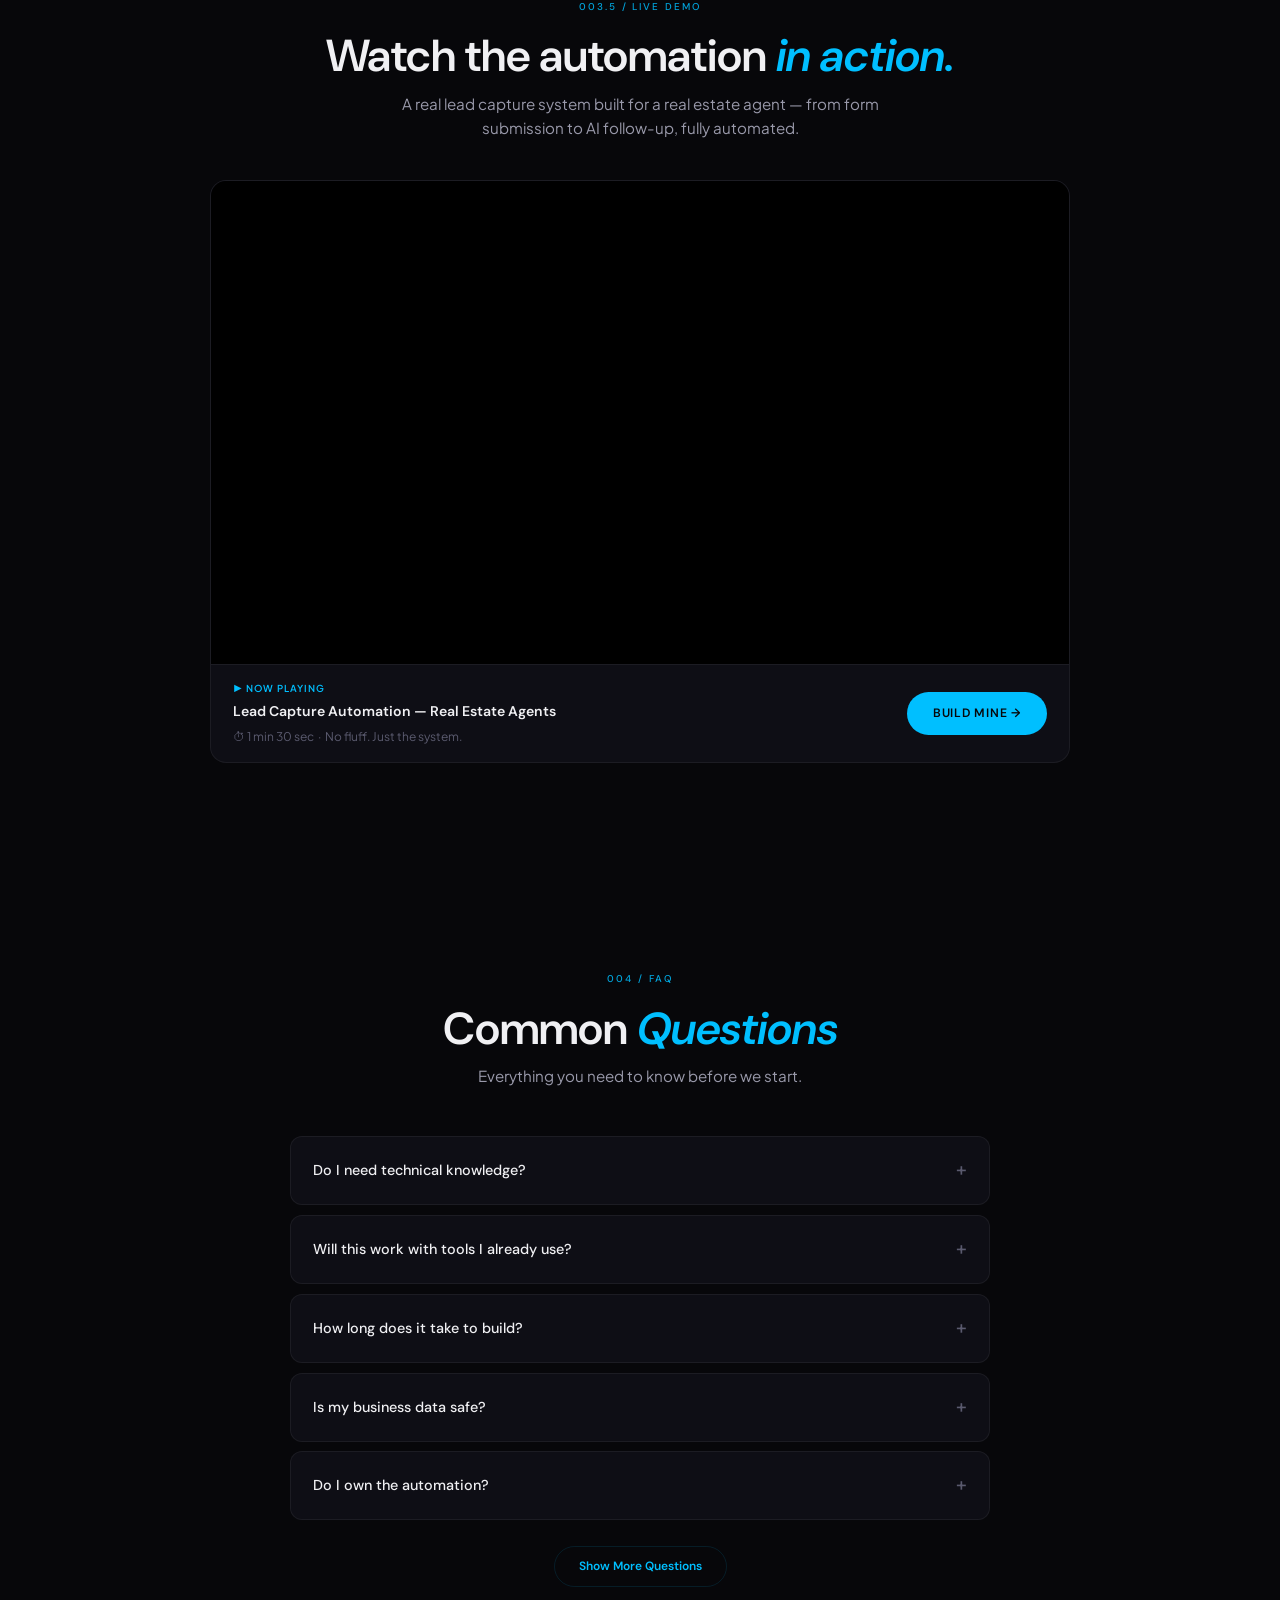
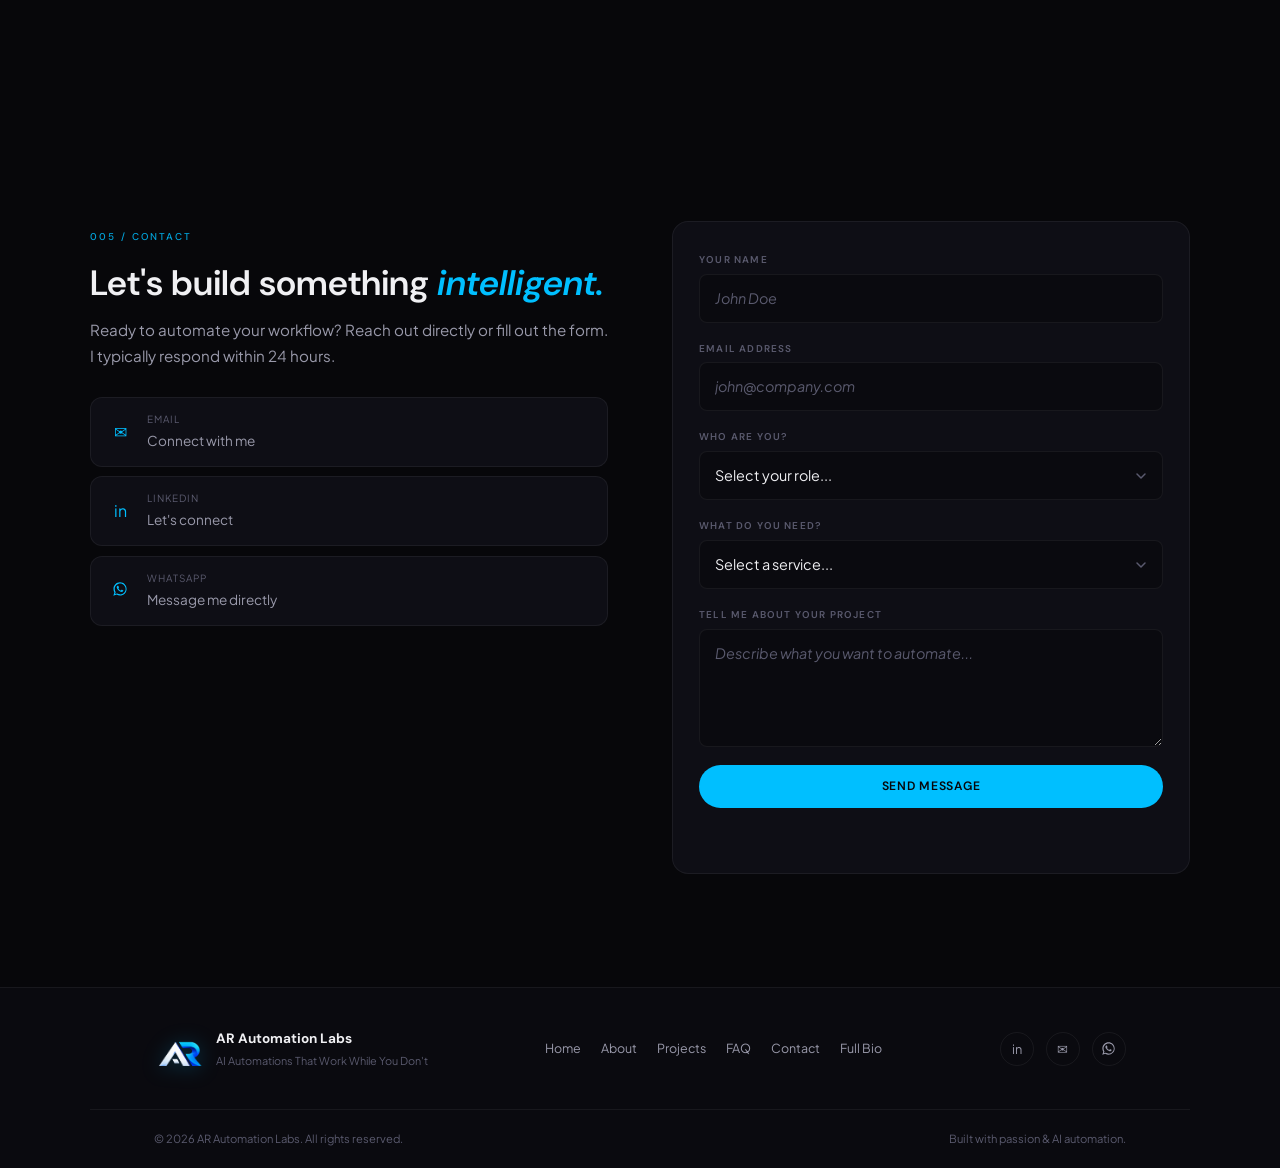
==== commit bf359a2d: "feat: complete client-focused project blueprints, 3-pillar SEO, responsive mobile layout, and favico" ====
--- a/index.html
+++ b/index.html
@@ -4,8 +4,8 @@
     <meta charset="UTF-8">
     <meta name="viewport" content="width=device-width, initial-scale=1.0">
     <title>Ali Raza — AI Automation Specialist | AR Automation Labs</title>
-    <meta name="description" content="AR Automation Labs by Ali Raza builds custom AI automations for small businesses: lead capture, AI chatbots, inbox management and LinkedIn content powered by n8n.">
-    <meta name="keywords" content="AR Automation Labs, AR Automation Lab, Ali Raza, aliraza, Faisalabad, Pakistan, Freelancer, Founder, Ali Automation, Ali Raza automation, AI automation specialist, AI automation expert, n8n automation, n8n automation specialist, lead capture automation, AI chatbot setup, AI chatbot automation, inbox management automation, LinkedIn content automation, business process automation, workflow automation expert, real estate automation, coaching automation, consultant automation, marketing agency automation">
+    <meta name="description" content="AR Automation Labs by Ali Raza builds custom AI automations for businesses: speed-to-lead qualification, 24/7 AI chatbots, executive inbox triage, and automated workflows powered by n8n.">
+    <meta name="keywords" content="AR Automation Labs, AR Automation Lab, Ali Raza, Ali Raza AI Automation, aliraza, founder, Faisalabad, Pakistan, Ali Automation, Automate With Ali, AI automation specialist, AI automation expert, n8n automation, n8n automation specialist, n8n developer, lead capture automation, speed to lead automation, real estate automation, AI chatbot setup, AI chatbot automation, inbox management automation, executive inbox triage, LinkedIn content automation, B2B lead automation, business process automation, workflow automation expert, appointment setting automation, coaching automation, marketing agency automation, Zapier to n8n migration, autonomous AI workflows">
     <meta name="author" content="Ali Raza">
     <meta name="robots" content="index, follow, max-snippet:-1">
     <link rel="canonical" href="https://ar-automation-labs.vercel.app/">
@@ -16,7 +16,7 @@
     <meta property="og:type" content="website">
     <meta property="og:url" content="https://ar-automation-labs.vercel.app/">
     <meta property="og:title" content="AR Automation Labs | AI Automation Specialist — Ali Raza">
-    <meta property="og:description" content="AR Automation Labs by Ali Raza builds practical AI automations for businesses, including lead capture, AI chatbots, inbox management and LinkedIn content systems powered by n8n.">
+    <meta property="og:description" content="Practical AI automation systems by Ali Raza for lead capture, AI chatbots, inbox management and LinkedIn content automation using n8n.">
     <meta property="og:site_name" content="AR Automation Lab">
     <meta property="og:image" content="https://ar-automation-labs.vercel.app/uploads/profile_pic.png">
     <meta property="og:image:alt" content="Ali Raza — AI Automation Specialist at AR Automation Lab">
@@ -33,9 +33,10 @@
     <link rel="preconnect" href="https://fonts.gstatic.com" crossorigin>
     <link href="https://fonts.googleapis.com/css2?family=DM+Sans:ital,opsz,wght@0,9..40,300;0,9..40,400;0,9..40,500;0,9..40,600;0,9..40,700;1,9..40,400;1,9..40,700&family=Plus+Jakarta+Sans:wght@300;400;500;600;700&display=swap" rel="stylesheet">
 
-    <link rel="icon" type="image/png" sizes="32x32" href="favicon.png">
-    <link rel="icon" type="image/svg+xml" href="favicon.svg">
-    <link rel="apple-touch-icon" href="uploads/apple-touch-icon.png">
+    <link rel="icon" type="image/x-icon" href="favicon.ico?v=2">
+    <link rel="icon" type="image/png" sizes="32x32" href="favicon.png?v=2">
+    <link rel="icon" type="image/svg+xml" href="favicon.svg?v=2">
+    <link rel="apple-touch-icon" sizes="180x180" href="uploads/apple-touch-icon.png?v=2">
 
     <script type="application/ld+json">
     {
@@ -167,7 +168,11 @@
     <header class="header" role="banner">
         <div class="header__inner">
             <a href="#hero" class="brand" aria-label="AR Automation Labs - Home">
-                <img src="uploads/ar-mark.png" alt="AR Automation Labs" class="brand__logo-img">
+                <img src="uploads/ar-mark.png" alt="AR" class="brand__logo-img">
+                <span class="brand__txt">
+                    <span class="brand__name">AR</span>
+                    <span class="brand__sub">Automation Labs</span>
+                </span>
             </a>
             <nav class="header__nav" role="navigation" aria-label="Main">
                 <a href="#hero" class="header__nav-link">Home</a>
@@ -391,45 +396,45 @@
         <section id="automations" class="section automations" data-animate>
             <div class="automations__inner">
                 <div class="automations__head">
-                    <span class="label" aria-label="Section 003">003 / Projects</span>
-                    <h2>Systems that <span class="cyan">do the work.</span></h2>
-                    <p class="automations__head-sub">Click any project to see the full workflow, tech stack, and details.</p>
+                    <span class="label" aria-label="Section 003">003 / Client Work</span>
+                    <h2>Proven Solutions <span class="cyan">Delivered to Clients.</span></h2>
+                    <p class="automations__head-sub">Production-grade AI systems built to capture lost revenue, eliminate manual grind, and run 24/7.</p>
                 </div>
                 <div class="cards-grid">
                     <a class="card reveal-right" data-delay="0" href="lead-capture.html" target="_blank" rel="noopener" aria-label="Open Lead Capture project full page">
-                        <div class="card__img"><span class="card__shine" aria-hidden="true"></span><img src="screenshots/lead.png" alt="Lead Capture Workflow" style="width:100%;height:100%;object-fit:cover;display:block;border-radius:0;"></div>
+                        <div class="card__img"><span class="card__shine" aria-hidden="true"></span><img src="screenshots/lead.png" alt="Speed-to-Lead Qualification Workflow" style="width:100%;height:100%;object-fit:cover;display:block;border-radius:0;"></div>
                         <div class="card__body">
-                            <h3>AI-Powered Lead Qualification &amp; Appointment System</h3>
-                            <p>Capture. Qualify. Respond. Book. Track. Automatically.</p>
-                            <div class="card__tags"><span></span><span>Gmail</span><span>Google Sheet</span><span>Supabase</span><span>Calendly</span><span>Telegram</span></div>
-                            <span class="card__cta">View Full Workflow <span class="card__cta-arrow">→</span></span>
+                            <h3>Speed-to-Lead Qualification &amp; Auto-Booking Engine</h3>
+                            <p>Qualify inbound inquiries in &lt;60s, score buying intent, and book high-ticket calls automatically.</p>
+                            <div class="card__tags"><span>n8n</span><span>Gmail API</span><span>Google Sheets</span><span>Calendly</span><span>Supabase</span></div>
+                            <span class="card__cta">View Client Blueprint <span class="card__cta-arrow">→</span></span>
                         </div>
                     </a>
                     <a class="card reveal-right" data-delay="0.08" href="ai-chatbots.html" target="_blank" rel="noopener" aria-label="Open AI Chatbots project full page">
-                        <div class="card__img"><span class="card__shine" aria-hidden="true"></span><img src="screenshots/chatbot.png" alt="AI Chatbot Workflow" style="width:100%;height:100%;object-fit:cover;display:block;border-radius:0;"></div>
+                        <div class="card__img"><span class="card__shine" aria-hidden="true"></span><img src="screenshots/chatbot.png" alt="24/7 AI Knowledge Agent Workflow" style="width:100%;height:100%;object-fit:cover;display:block;border-radius:0;"></div>
                         <div class="card__body">
-                            <h3>AI Chatbot Automation for Business Support</h3>
-                            <p>Smart bots answering from your database using Pinecone or Supabase.</p>
-                            <div class="card__tags"><span>Pinecone</span><span>Supabase</span><span>RAG</span><span>AI</span></div>
-                            <span class="card__cta">View Full Workflow <span class="card__cta-arrow">→</span></span>
+                            <h3>24/7 Client Support &amp; Knowledge AI Agent</h3>
+                            <p>Trained on your business docs to deliver accurate answers, resolve inquiries, and escalate hot deals.</p>
+                            <div class="card__tags"><span>Pinecone</span><span>Supabase</span><span>RAG</span><span>Claude 3.5</span></div>
+                            <span class="card__cta">View Client Blueprint <span class="card__cta-arrow">→</span></span>
                         </div>
                     </a>
                     <a class="card reveal-right" data-delay="0.16" href="inbox-manager.html" target="_blank" rel="noopener" aria-label="Open Inbox Manager project full page">
-                        <div class="card__img"><span class="card__shine" aria-hidden="true"></span><img src="screenshots/inbox.png" alt="Inbox Manager Workflow" style="width:100%;height:100%;object-fit:cover;display:block;border-radius:0;"></div>
+                        <div class="card__img"><span class="card__shine" aria-hidden="true"></span><img src="screenshots/inbox.png" alt="Executive Inbox Triage Workflow" style="width:100%;height:100%;object-fit:cover;display:block;border-radius:0;"></div>
                         <div class="card__body">
-                            <h3>AI Inbox Management Automation</h3>
-                            <p>Auto-labels, drafts replies, summarizes threads, delivers daily digest.</p>
-                            <div class="card__tags"><span>Email</span><span>AI</span><span>Drafts</span><span>Digest</span></div>
-                            <span class="card__cta">View Full Workflow <span class="card__cta-arrow">→</span></span>
+                            <h3>Executive Inbox Triage &amp; Email Assistant</h3>
+                            <p>Labels incoming threads, drafts contextual replies in Gmail, and delivers a 30s morning briefing.</p>
+                            <div class="card__tags"><span>Gmail API</span><span>n8n</span><span>Draft-Only</span><span>AI Triage</span></div>
+                            <span class="card__cta">View Client Blueprint <span class="card__cta-arrow">→</span></span>
                         </div>
                     </a>
                     <a class="card reveal-right" data-delay="0.24" href="linkedin-content.html" target="_blank" rel="noopener" aria-label="Open LinkedIn Content project full page">
-                        <div class="card__img"><span class="card__shine" aria-hidden="true"></span><img src="screenshots/linkedin.png" alt="LinkedIn Content Workflow" style="width:100%;height:100%;object-fit:cover;display:block;border-radius:0;"></div>
+                        <div class="card__img"><span class="card__shine" aria-hidden="true"></span><img src="screenshots/linkedin.png" alt="B2B Content Engine Workflow" style="width:100%;height:100%;object-fit:cover;display:block;border-radius:0;"></div>
                         <div class="card__body">
-                            <h3>LinkedIn Content Automation with AI</h3>
-                            <p>Generates posts from ideas — research, write, image, auto-post.</p>
-                            <div class="card__tags"><span>LinkedIn</span><span>Content</span><span>AI</span><span>Auto</span></div>
-                            <span class="card__cta">View Full Workflow <span class="card__cta-arrow">→</span></span>
+                            <h3>B2B Thought Leadership &amp; Organic Content Engine</h3>
+                            <p>Researches trending industry signals and drafts authentic high-converting authority posts—zero AI fluff.</p>
+                            <div class="card__tags"><span>Perplexity</span><span>OpenAI</span><span>LinkedIn API</span><span>Buffer</span></div>
+                            <span class="card__cta">View Client Blueprint <span class="card__cta-arrow">→</span></span>
                         </div>
                     </a>
                 </div>
@@ -613,7 +618,7 @@
             </div>
         </div>
         <div class="footer__bottom">
-            <span>© 2025 AR Automation Labs. All rights reserved.</span>
+            <span>© 2026 AR Automation Labs. All rights reserved.</span>
             <span>Built with passion &amp; AI automation.</span>
         </div>
     </footer>
--- a/style.css
+++ b/style.css
@@ -84,10 +84,10 @@
 /* ABOUT */
 .about__inner{max-width:var(--mw);width:100%;margin:0 auto;display:grid;grid-template-columns:280px 1fr;gap:clamp(40px,5vw,72px);align-items:center}
 .about__photo-wrap{display:flex;justify-content:center}
-.about__photo{position:relative;width:240px;height:240px}
-.about__photo-ring{position:absolute;inset:-5px;border-radius:50%;border:1.5px solid var(--accent-d);animation:ringPulse 3s ease-in-out infinite}
+.about__photo{position:relative;width:240px;height:240px;display:flex;align-items:center;justify-content:center}
+.about__photo-ring{position:absolute;inset:-7px;border-radius:50%;border:1.5px solid rgba(0,191,255,.45);box-shadow:0 0 25px rgba(0,191,255,.18);animation:ringPulse 3s ease-in-out infinite}
 @keyframes ringPulse{0%,100%{opacity:.5;transform:scale(1)}50%{opacity:1;transform:scale(1.02)}}
-.about__photo-img{width:100%;height:100%;border-radius:50%;object-fit:cover;object-position:center top;display:block;border:2px solid var(--brd-h)}
+.about__photo-img{width:100%;height:100%;border-radius:50%;object-fit:contain;display:block;border:none}
 .about__text h2{font-family:var(--fh);font-size:clamp(1.6rem,3vw,2.4rem);font-weight:600;line-height:1.2;margin-bottom:18px}
 .about__text p{color:var(--t2);line-height:1.8;margin-bottom:14px;font-size:.95rem}
 .about__stats{display:flex;gap:24px;margin-top:28px;flex-wrap:wrap}
@@ -112,7 +112,7 @@
 .problem__head{text-align:center;margin-bottom:48px}
 .problem__head h2{font-family:var(--fh);font-size:clamp(1.8rem,4vw,2.8rem);font-weight:600;line-height:1.1;margin-bottom:10px}
 .problem__grid{display:grid;grid-template-columns:repeat(3,1fr);gap:20px}
-.problem-card{background:var(--card);border:1px solid var(--brd);border-radius:var(--rl);padding:30px 24px;text-align:left;position:relative;overflow:hidden;transition:transform .4s var(--ease),border-color .4s var(--ease),box-shadow .4s var(--ease),background .4s var(--ease)}
+.problem-card{background:var(--card);border:1px solid var(--brd);border-radius:var(--rl);padding:28px 24px;text-align:left;position:relative;overflow:hidden;transition:transform .4s var(--ease),border-color .4s var(--ease),box-shadow .4s var(--ease),background .4s var(--ease)}
 .problem-card::before{content:'';position:absolute;inset:0;background:radial-gradient(400px circle at 50% 0%,rgba(255,107,107,.08),transparent 60%);opacity:0;transition:opacity .4s var(--ease);pointer-events:none}
 .problem-card:hover{border-color:rgba(255,107,107,.35);transform:translateY(-6px);background:rgba(20,16,22,.65);box-shadow:0 18px 45px -10px rgba(255,107,107,.15),0 4px 20px rgba(0,0,0,.4)}
 .problem-card:hover::before{opacity:1}
@@ -122,7 +122,14 @@
 .problem-card:hover h3{color:#FFBEBE}
 .problem-card p{color:var(--t2);font-size:.85rem;line-height:1.62}
 @media(max-width:960px){.problem__grid{grid-template-columns:repeat(2,1fr)}}
-@media(max-width:580px){.problem__grid{grid-template-columns:1fr;gap:14px}.problem-card{padding:24px 20px}}
+@media(max-width:680px){
+  .problem__grid{grid-template-columns:1fr;gap:11px}
+  .problem-card{display:flex;align-items:flex-start;gap:14px;padding:15px 16px;text-align:left;border-radius:var(--rm);transform:none !important}
+  .problem-card:hover{transform:translateY(-2px) !important}
+  .problem-card__icon{font-size:1.6rem;margin-bottom:0;flex-shrink:0;margin-top:2px}
+  .problem-card h3{font-size:.92rem;margin-bottom:3px}
+  .problem-card p{font-size:.79rem;line-height:1.45}
+}
 
 /* SOLUTION */
 .solution__inner{max-width:var(--mw);width:100%;margin:0 auto}
@@ -263,13 +270,16 @@
 .about__inner{grid-template-columns:1fr;text-align:center}
 .about__photo{width:180px;height:180px}
 .about__stats{justify-content:center}
-.problem__grid{grid-template-columns:repeat(2,1fr)}
-.solution__compare{grid-template-columns:1fr;overflow:hidden}
+.solution__compare{grid-template-columns:1fr;overflow:hidden;border-radius:var(--rm)}
 .solution__divider{display:none}
-.solution__side--before{border-right:none;border-bottom:1px solid var(--brd)}.cards-grid{grid-template-columns:1fr}
+.solution__side{padding:20px 18px}
+.solution__side h3{font-size:.98rem;margin-bottom:12px}
+.solution__side li{font-size:.82rem;line-height:1.45;margin-bottom:8px;padding-left:18px}
+.solution__side--before{border-right:none;border-bottom:1px solid var(--brd)}
+.cards-grid{grid-template-columns:1fr;gap:14px}
 .contact__inner{grid-template-columns:1fr}
-.contact__form{padding:24px 20px}
-.modal{padding:24px 20px;max-height:90vh}
+.contact__form{padding:22px 18px}
+.modal{padding:20px 18px;max-height:90vh}
 .footer__inner{flex-direction:column;text-align:center}
 .footer__nav{justify-content:center}
 .footer__socials{justify-content:center}
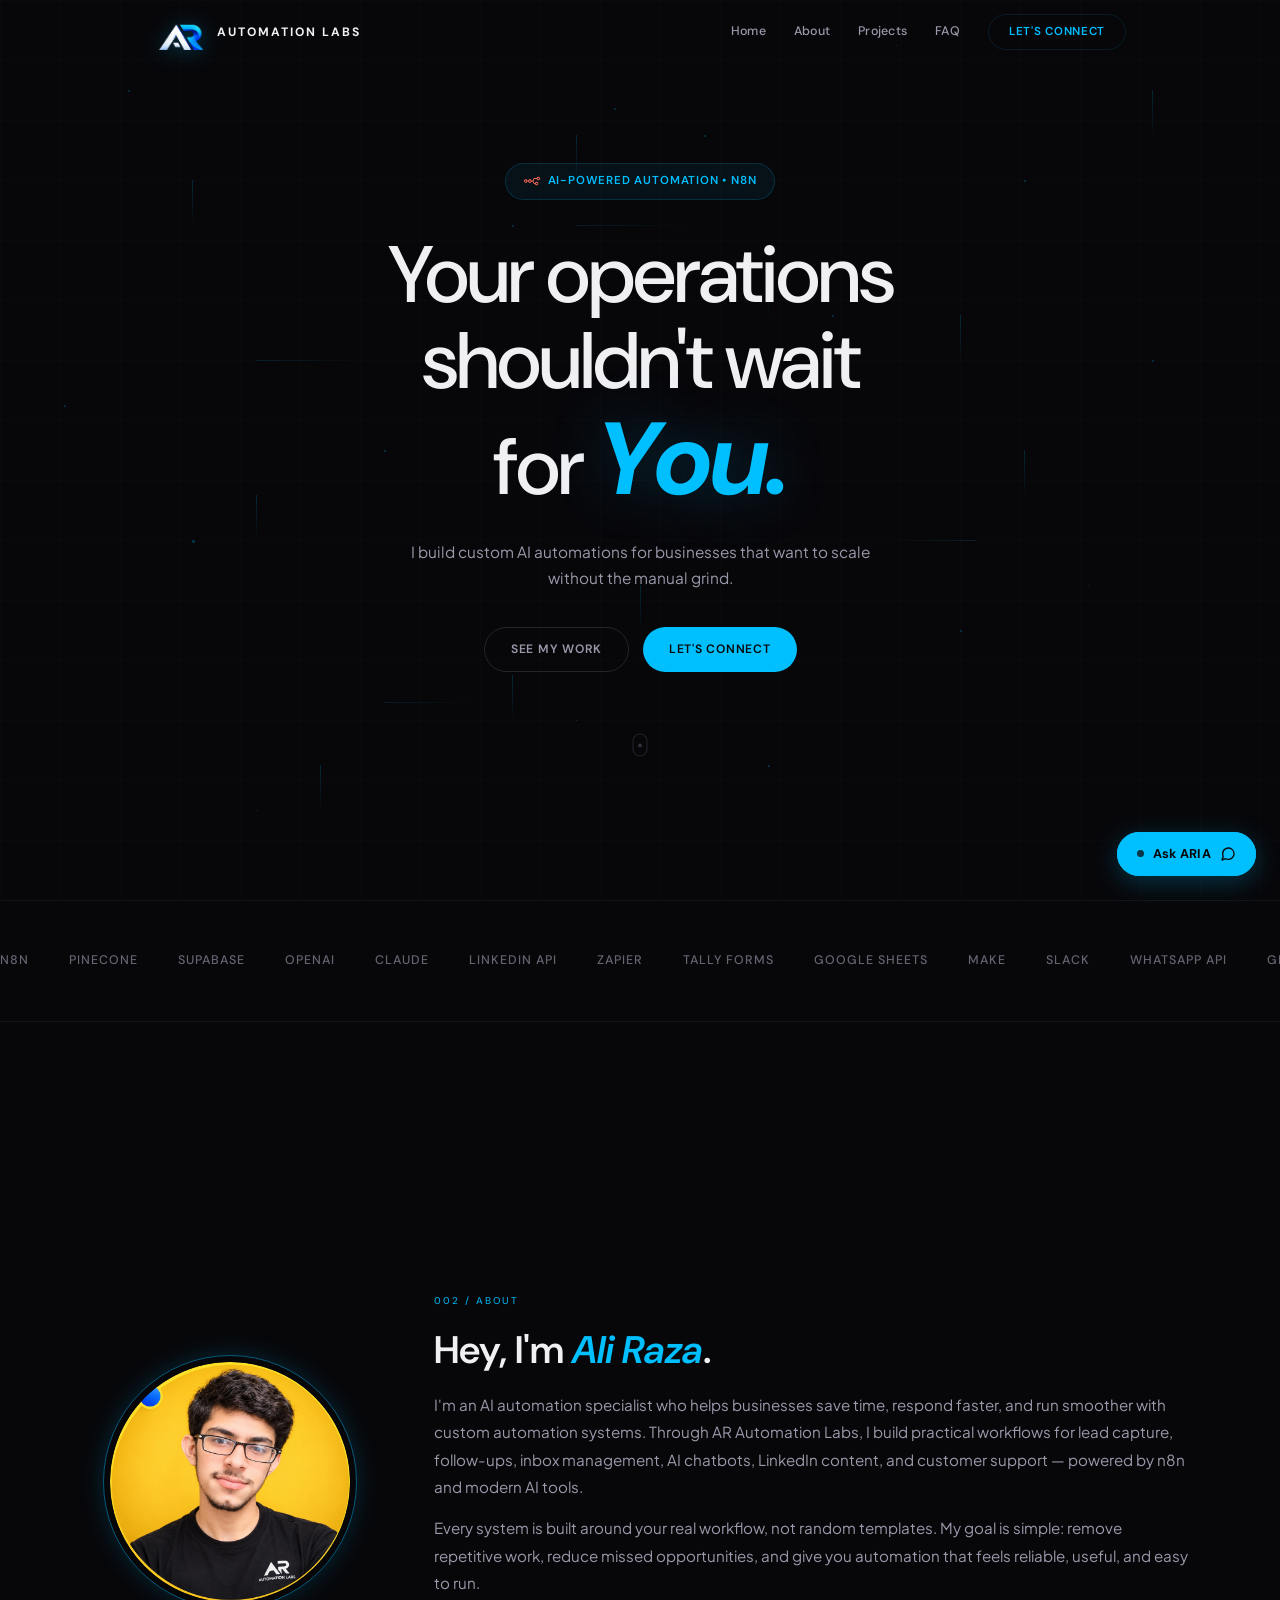
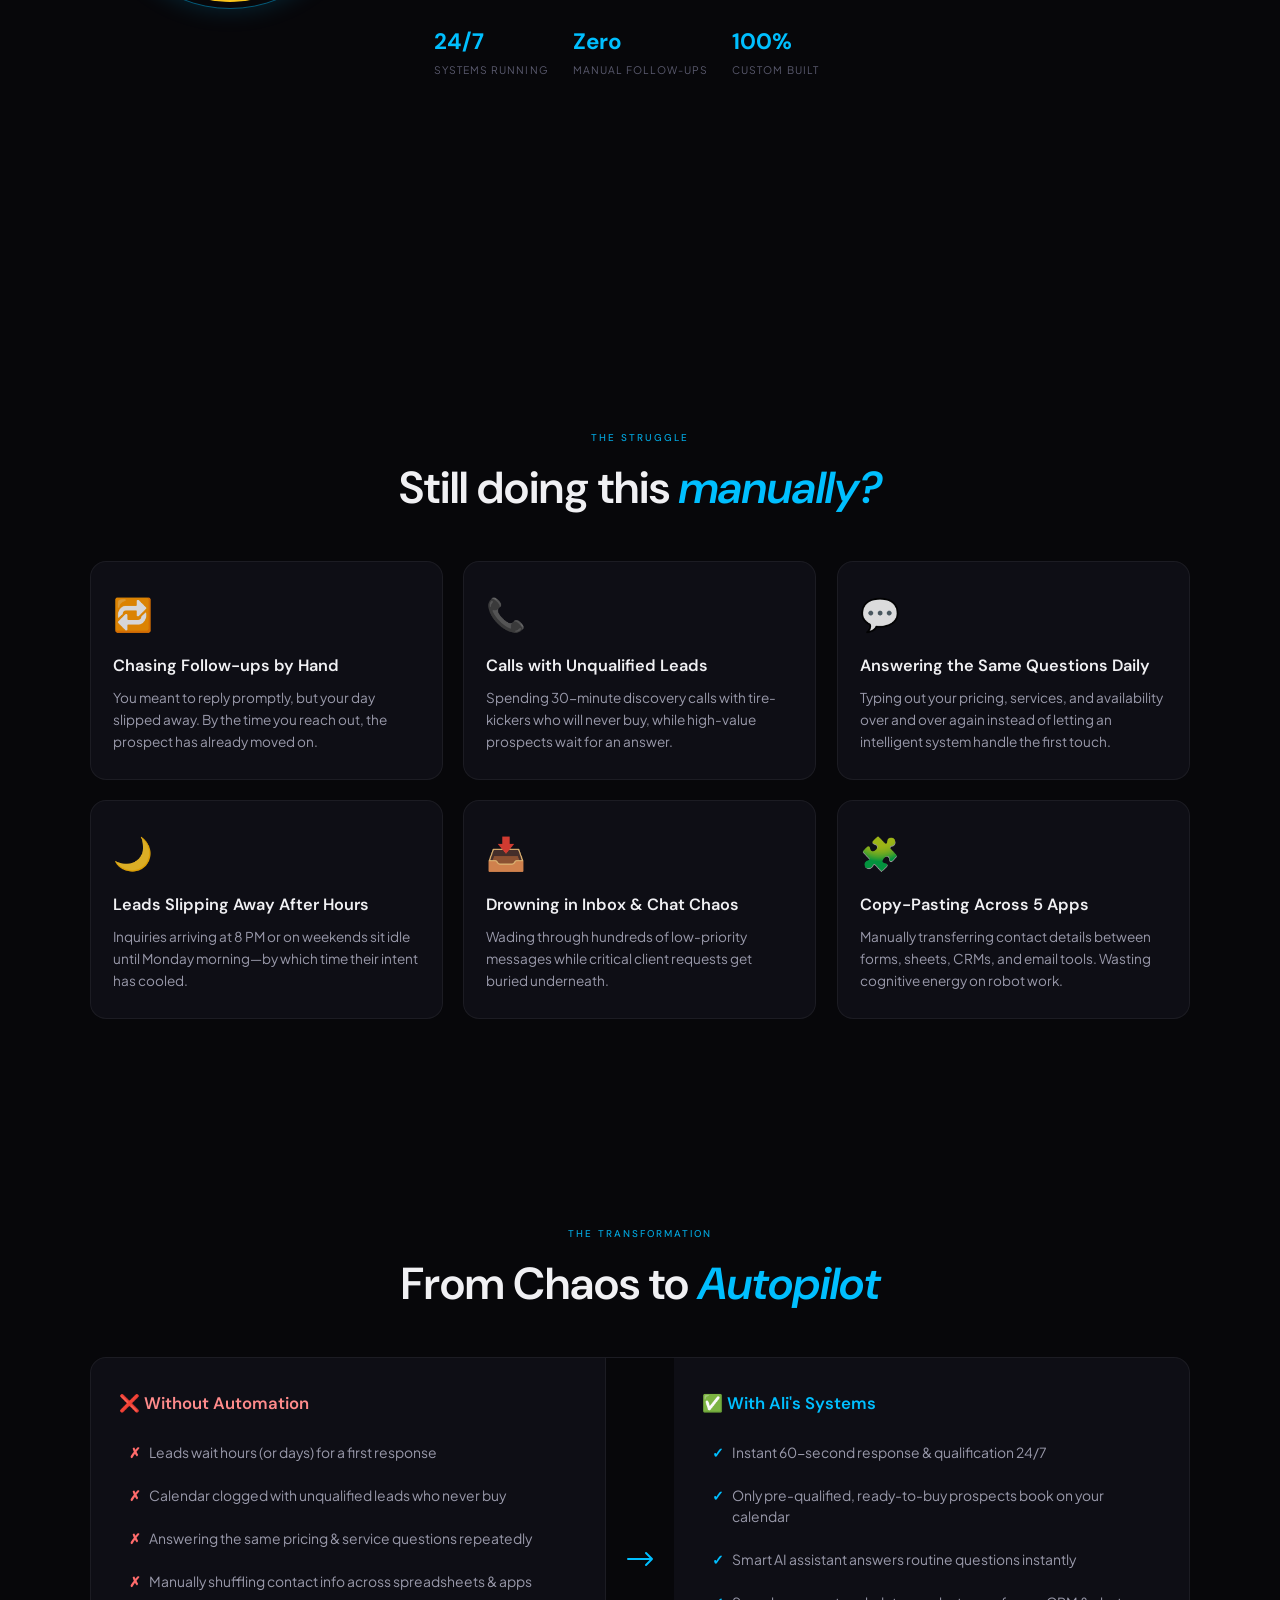
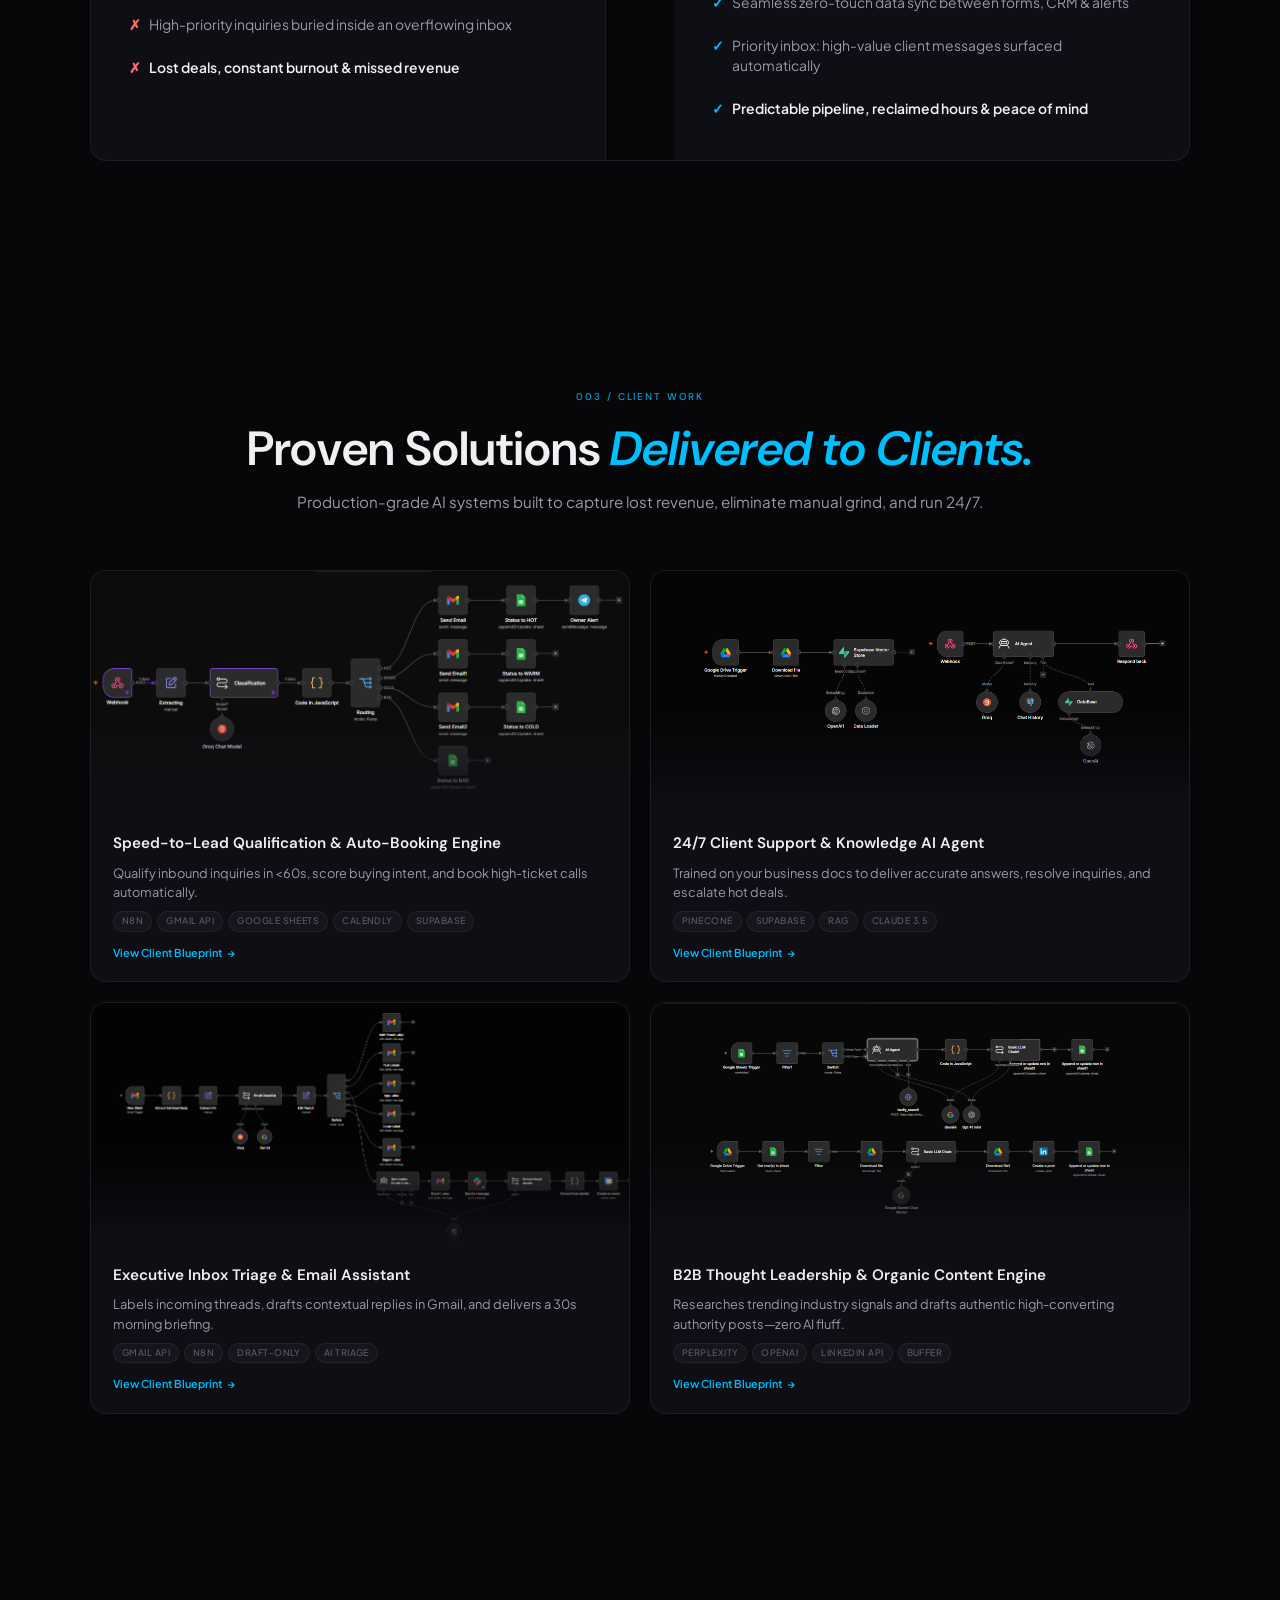
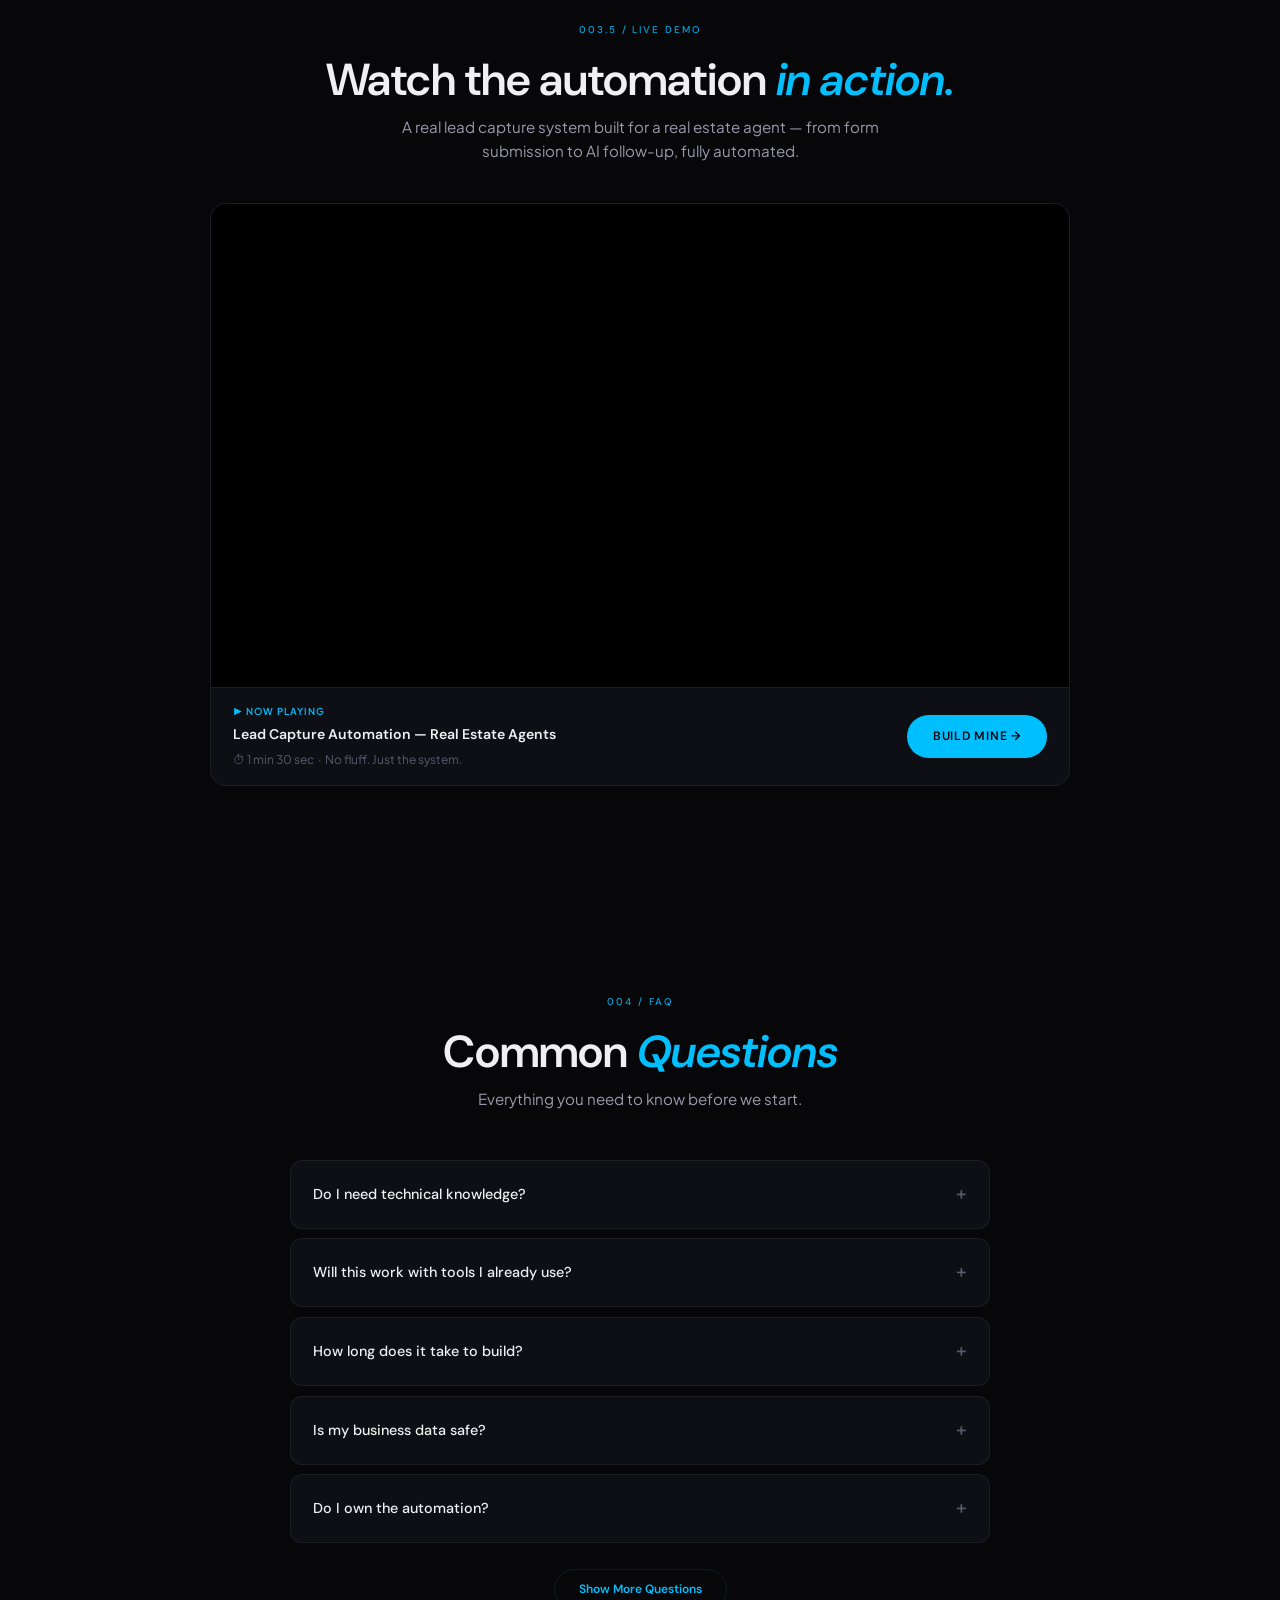
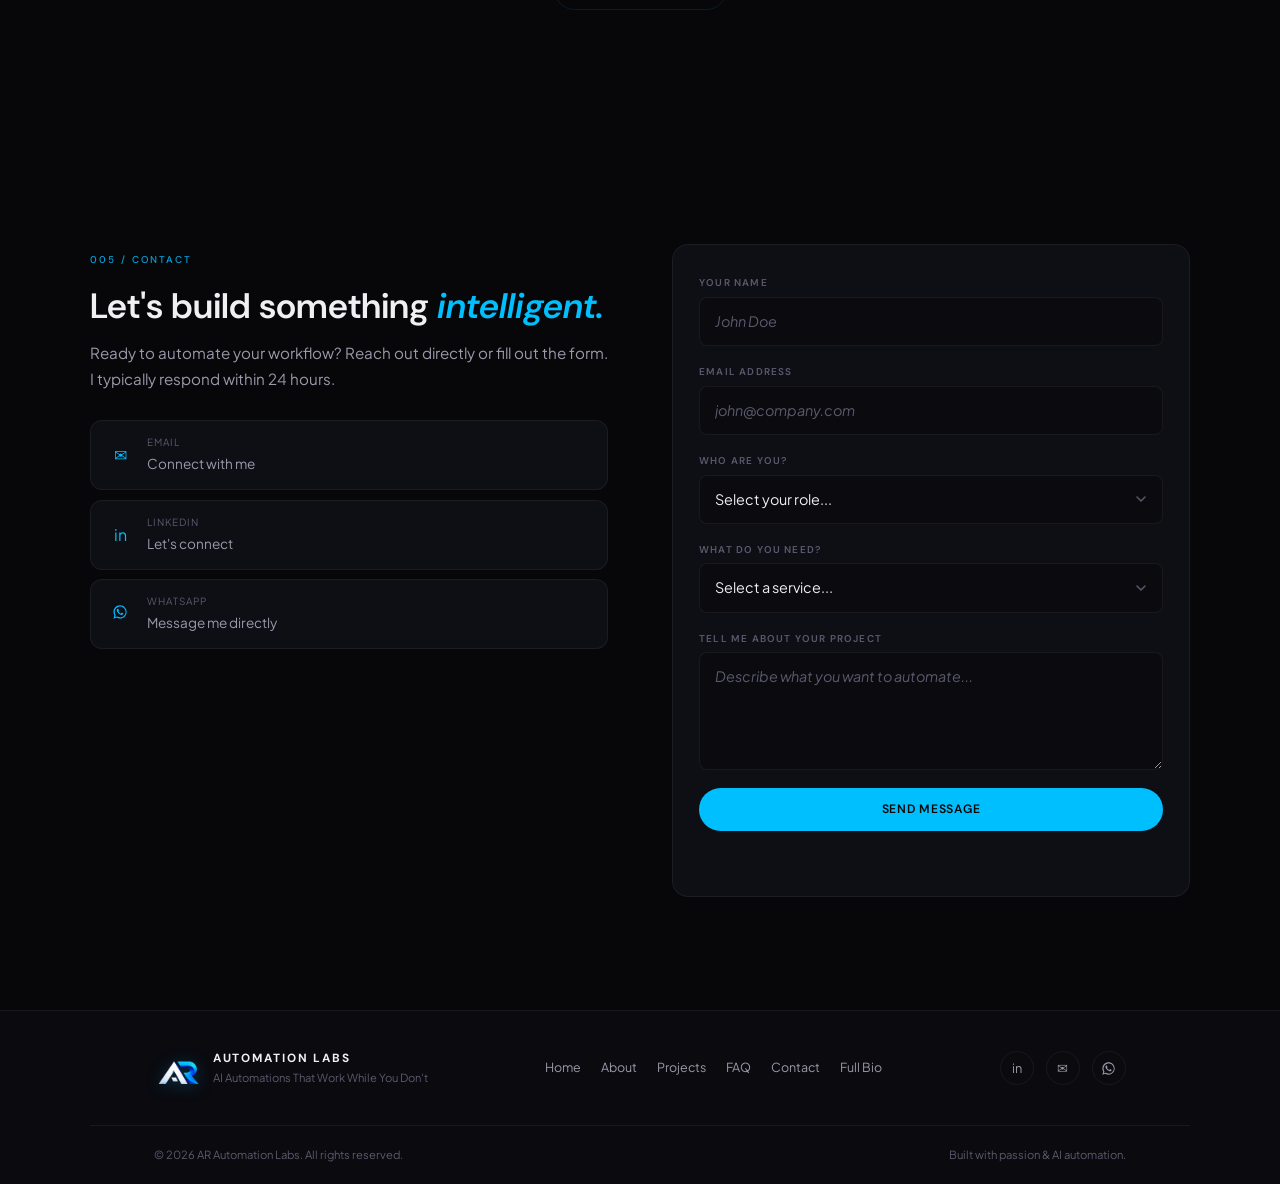
==== commit 706d8c6b: "feat: polish brand lockup with uppercase AUTOMATION LABS, n8n hero badge, calm problem cards, line-b" ====
--- a/index.html
+++ b/index.html
@@ -169,10 +169,7 @@
         <div class="header__inner">
             <a href="#hero" class="brand" aria-label="AR Automation Labs - Home">
                 <img src="uploads/ar-mark.png" alt="AR" class="brand__logo-img">
-                <span class="brand__txt">
-                    <span class="brand__name">AR</span>
-                    <span class="brand__sub">Automation Labs</span>
-                </span>
+                <span class="brand__name">AUTOMATION LABS</span>
             </a>
             <nav class="header__nav" role="navigation" aria-label="Main">
                 <a href="#hero" class="header__nav-link">Home</a>
@@ -237,7 +234,7 @@
                 <div class="circuit-line" style="top:78%;left:30%;--w:90px;--d:8.5s"></div>
             </div>
             <div class="hero__inner">
-                <div class="hero__badge">⚡ AI-Powered Automation</div>
+                <div class="hero__badge"><svg class="hero__badge-n8n" viewBox="0 0 24 24" fill="currentColor" width="15" height="15" aria-hidden="true"><path d="M21.4737 5.6842c-1.1772 0-2.1663.8051-2.4468 1.8947h-2.8955c-1.235 0-2.289.893-2.492 2.111l-.1038.623a1.263 1.263 0 0 1-1.246 1.0555H11.289c-.2805-1.0896-1.2696-1.8947-2.4468-1.8947s-2.1663.8051-2.4467 1.8947H4.973c-.2805-1.0896-1.2696-1.8947-2.4468-1.8947C1.1311 9.4737 0 10.6047 0 12s1.131 2.5263 2.5263 2.5263c1.1772 0 2.1663-.8051 2.4468-1.8947h1.4223c.2804 1.0896 1.2696 1.8947 2.4467 1.8947 1.1772 0 2.1663-.8051 2.4468-1.8947h1.0008a1.263 1.263 0 0 1 1.2459 1.0555l.1038.623c.203 1.218 1.257 2.111 2.492 2.111h.3692c.2804 1.0895 1.2696 1.8947 2.4468 1.8947 1.3952 0 2.5263-1.131 2.5263-2.5263s-1.131-2.5263-2.5263-2.5263c-1.1772 0-2.1664.805-2.4468 1.8947h-.3692a1.263 1.263 0 0 1-1.246-1.0555l-.1037-.623A2.52 2.52 0 0 0 13.9607 12a2.52 2.52 0 0 0 .821-1.4794l.1038-.623a1.263 1.263 0 0 1 1.2459-1.0555h2.8955c.2805 1.0896 1.2696 1.8947 2.4468 1.8947 1.3952 0 2.5263-1.131 2.5263-2.5263s-1.131-2.5263-2.5263-2.5263m0 1.2632a1.263 1.263 0 0 1 1.2631 1.2631 1.263 1.263 0 0 1-1.2631 1.2632 1.263 1.263 0 0 1-1.2632-1.2632 1.263 1.263 0 0 1 1.2632-1.2631M2.5263 10.7368A1.263 1.263 0 0 1 3.7895 12a1.263 1.263 0 0 1-1.2632 1.2632A1.263 1.263 0 0 1 1.2632 12a1.263 1.263 0 0 1 1.2631-1.2632m6.3158 0A1.263 1.263 0 0 1 10.1053 12a1.263 1.263 0 0 1-1.2632 1.2632A1.263 1.263 0 0 1 7.579 12a1.263 1.263 0 0 1 1.2632-1.2632m10.1053 3.7895a1.263 1.263 0 0 1 1.2631 1.2632 1.263 1.263 0 0 1-1.2631 1.2631 1.263 1.263 0 0 1-1.2632-1.2631 1.263 1.263 0 0 1 1.2632-1.2632"/></svg><span>AI-Powered Automation &bull; n8n</span></div>
                 <h1 class="hero__title">
                     <span class="hero__line">Your operations</span>
                     <span class="hero__line">shouldn't wait</span>
@@ -401,7 +398,7 @@
                     <p class="automations__head-sub">Production-grade AI systems built to capture lost revenue, eliminate manual grind, and run 24/7.</p>
                 </div>
                 <div class="cards-grid">
-                    <a class="card reveal-right" data-delay="0" href="lead-capture.html" target="_blank" rel="noopener" aria-label="Open Lead Capture project full page">
+                    <a class="card reveal-right" data-delay="0" href="lead-capture.html" target="_blank" rel="noopener noreferrer" aria-label="Open Lead Capture project full page">
                         <div class="card__img"><span class="card__shine" aria-hidden="true"></span><img src="screenshots/lead.png" alt="Speed-to-Lead Qualification Workflow" style="width:100%;height:100%;object-fit:cover;display:block;border-radius:0;"></div>
                         <div class="card__body">
                             <h3>Speed-to-Lead Qualification &amp; Auto-Booking Engine</h3>
@@ -410,7 +407,7 @@
                             <span class="card__cta">View Client Blueprint <span class="card__cta-arrow">→</span></span>
                         </div>
                     </a>
-                    <a class="card reveal-right" data-delay="0.08" href="ai-chatbots.html" target="_blank" rel="noopener" aria-label="Open AI Chatbots project full page">
+                    <a class="card reveal-right" data-delay="0.08" href="ai-chatbots.html" target="_blank" rel="noopener noreferrer" aria-label="Open AI Chatbots project full page">
                         <div class="card__img"><span class="card__shine" aria-hidden="true"></span><img src="screenshots/chatbot.png" alt="24/7 AI Knowledge Agent Workflow" style="width:100%;height:100%;object-fit:cover;display:block;border-radius:0;"></div>
                         <div class="card__body">
                             <h3>24/7 Client Support &amp; Knowledge AI Agent</h3>
@@ -419,7 +416,7 @@
                             <span class="card__cta">View Client Blueprint <span class="card__cta-arrow">→</span></span>
                         </div>
                     </a>
-                    <a class="card reveal-right" data-delay="0.16" href="inbox-manager.html" target="_blank" rel="noopener" aria-label="Open Inbox Manager project full page">
+                    <a class="card reveal-right" data-delay="0.16" href="inbox-manager.html" target="_blank" rel="noopener noreferrer" aria-label="Open Inbox Manager project full page">
                         <div class="card__img"><span class="card__shine" aria-hidden="true"></span><img src="screenshots/inbox.png" alt="Executive Inbox Triage Workflow" style="width:100%;height:100%;object-fit:cover;display:block;border-radius:0;"></div>
                         <div class="card__body">
                             <h3>Executive Inbox Triage &amp; Email Assistant</h3>
@@ -428,7 +425,7 @@
                             <span class="card__cta">View Client Blueprint <span class="card__cta-arrow">→</span></span>
                         </div>
                     </a>
-                    <a class="card reveal-right" data-delay="0.24" href="linkedin-content.html" target="_blank" rel="noopener" aria-label="Open LinkedIn Content project full page">
+                    <a class="card reveal-right" data-delay="0.24" href="linkedin-content.html" target="_blank" rel="noopener noreferrer" aria-label="Open LinkedIn Content project full page">
                         <div class="card__img"><span class="card__shine" aria-hidden="true"></span><img src="screenshots/linkedin.png" alt="B2B Content Engine Workflow" style="width:100%;height:100%;object-fit:cover;display:block;border-radius:0;"></div>
                         <div class="card__body">
                             <h3>B2B Thought Leadership &amp; Organic Content Engine</h3>
@@ -529,17 +526,17 @@
                     <span class="label" aria-label="Section 005">005 / Contact</span>
                     <h2>Let's build something <span class="cyan">intelligent.</span></h2>
                     <p>Ready to automate your workflow? Reach out directly or fill out the form. I typically respond within 24 hours.</p>
-                    <a href="https://mail.google.com/mail/?view=cm&to=aiautomationexpert786@gmail.com" target="_blank" rel="noopener" class="contact-row" aria-label="Send an email to Ali">
+                    <a href="https://mail.google.com/mail/?view=cm&to=aiautomationexpert786@gmail.com" target="_blank" rel="noopener noreferrer" class="contact-row" aria-label="Send an email to Ali">
                         <span class="contact-row__icon">&#9993;</span>
                         <div><span class="contact-row__label">Email</span><span class="contact-row__val">Connect with me</span></div>
                         <span class="contact-row__go" aria-hidden="true">&rarr;</span>
                     </a>
-                    <a href="https://www.linkedin.com/in/ar-automation-labs/" target="_blank" rel="noopener" class="contact-row" aria-label="Connect on LinkedIn">
+                    <a href="https://www.linkedin.com/in/ar-automation-labs/" target="_blank" rel="noopener noreferrer" class="contact-row" aria-label="Connect on LinkedIn">
                         <span class="contact-row__icon">in</span>
                         <div><span class="contact-row__label">LinkedIn</span><span class="contact-row__val">Let's connect</span></div>
                         <span class="contact-row__go" aria-hidden="true">&rarr;</span>
                     </a>
-                    <a href="https://wa.me/923236290238?text=Hi%20Ali%2C%20I%27d%20like%20to%20talk%20about%20an%20automation." target="_blank" rel="noopener" class="contact-row" aria-label="Chat on WhatsApp">
+                    <a href="https://wa.me/923236290238?text=Hi%20Ali%2C%20I%27d%20like%20to%20talk%20about%20an%20automation." target="_blank" rel="noopener noreferrer" class="contact-row" aria-label="Chat on WhatsApp">
                         <span class="contact-row__icon">
                             <svg viewBox="0 0 24 24" width="16" height="16" fill="currentColor" aria-hidden="true"><path d="M12.04 2C6.6 2 2.2 6.4 2.2 11.84c0 1.94.52 3.76 1.42 5.33L2 22l4.96-1.58a9.8 9.8 0 005.08 1.4h.01c5.43 0 9.84-4.4 9.84-9.84C21.89 6.4 17.48 2 12.04 2zm0 17.96h-.01a8.2 8.2 0 01-4.17-1.14l-.3-.18-2.94.94.95-2.87-.2-.3a8.14 8.14 0 01-1.25-4.37c0-4.5 3.67-8.16 8.18-8.16 2.18 0 4.23.85 5.78 2.4a8.1 8.1 0 012.39 5.77c0 4.5-3.67 8.16-8.18 8.16zm4.49-6.11c-.25-.13-1.46-.72-1.68-.8-.23-.08-.39-.13-.56.12-.16.25-.64.8-.79.97-.14.16-.29.19-.54.06a6.7 6.7 0 01-1.97-1.21 7.4 7.4 0 01-1.36-1.7c-.14-.24-.02-.37.11-.5.11-.11.25-.29.37-.44.12-.15.16-.25.25-.42.08-.16.04-.31-.02-.44-.06-.12-.56-1.34-.76-1.84-.2-.48-.4-.42-.56-.43h-.48c-.16 0-.43.06-.65.31-.22.25-.85.83-.85 2.02s.87 2.34.99 2.51c.12.16 1.71 2.61 4.14 3.66.58.25 1.03.4 1.38.51.58.18 1.11.16 1.53.1.47-.07 1.46-.6 1.66-1.18.2-.58.2-1.07.14-1.18-.06-.1-.22-.16-.47-.28z"/></svg>
                         </span>
@@ -600,8 +597,11 @@
     <footer class="footer" role="contentinfo">
         <div class="footer__inner">
             <div class="footer__brand">
-                <img src="uploads/ar-mark.png" alt="AR Automation Labs" class="footer__logo-img">
-                <div><span class="footer__brand-name">AR Automation Labs</span><span class="footer__brand-sub">AI Automations That Work While You Don't</span></div>
+                <img src="uploads/ar-mark.png" alt="AR" class="footer__logo-img">
+                <div class="footer__brand-text">
+                    <span class="footer__brand-name">AUTOMATION LABS</span>
+                    <span class="footer__brand-sub">AI Automations That Work While You Don't</span>
+                </div>
             </div>
             <nav class="footer__nav" aria-label="Footer navigation">
                 <a href="#hero">Home</a>
@@ -612,9 +612,9 @@
                 <a href="about.html">Full Bio</a>
             </nav>
             <div class="footer__socials">
-                <a href="https://www.linkedin.com/in/ar-automation-labs/" target="_blank" rel="noopener" aria-label="LinkedIn">in</a>
-                <a href="https://mail.google.com/mail/?view=cm&to=aiautomationexpert786@gmail.com" target="_blank" rel="noopener" aria-label="Email">&#9993;</a>
-                <a href="https://wa.me/923236290238" target="_blank" rel="noopener" aria-label="WhatsApp"><svg viewBox="0 0 24 24" width="15" height="15" fill="currentColor" aria-hidden="true"><path d="M12.04 2C6.6 2 2.2 6.4 2.2 11.84c0 1.94.52 3.76 1.42 5.33L2 22l4.96-1.58a9.8 9.8 0 005.08 1.4h.01c5.43 0 9.84-4.4 9.84-9.84C21.89 6.4 17.48 2 12.04 2zm0 17.96h-.01a8.2 8.2 0 01-4.17-1.14l-.3-.18-2.94.94.95-2.87-.2-.3a8.14 8.14 0 01-1.25-4.37c0-4.5 3.67-8.16 8.18-8.16 2.18 0 4.23.85 5.78 2.4a8.1 8.1 0 012.39 5.77c0 4.5-3.67 8.16-8.18 8.16zm4.49-6.11c-.25-.13-1.46-.72-1.68-.8-.23-.08-.39-.13-.56.12-.16.25-.64.8-.79.97-.14.16-.29.19-.54.06a6.7 6.7 0 01-1.97-1.21 7.4 7.4 0 01-1.36-1.7c-.14-.24-.02-.37.11-.5.11-.11.25-.29.37-.44.12-.15.16-.25.25-.42.08-.16.04-.31-.02-.44-.06-.12-.56-1.34-.76-1.84-.2-.48-.4-.42-.56-.43h-.48c-.16 0-.43.06-.65.31-.22.25-.85.83-.85 2.02s.87 2.34.99 2.51c.12.16 1.71 2.61 4.14 3.66.58.25 1.03.4 1.38.51.58.18 1.11.16 1.53.1.47-.07 1.46-.6 1.66-1.18.2-.58.2-1.07.14-1.18-.06-.1-.22-.16-.47-.28z"/></svg></a>
+                <a href="https://www.linkedin.com/in/ar-automation-labs/" target="_blank" rel="noopener noreferrer" aria-label="LinkedIn">in</a>
+                <a href="https://mail.google.com/mail/?view=cm&to=aiautomationexpert786@gmail.com" target="_blank" rel="noopener noreferrer" aria-label="Email">&#9993;</a>
+                <a href="https://wa.me/923236290238" target="_blank" rel="noopener noreferrer" aria-label="WhatsApp"><svg viewBox="0 0 24 24" width="15" height="15" fill="currentColor" aria-hidden="true"><path d="M12.04 2C6.6 2 2.2 6.4 2.2 11.84c0 1.94.52 3.76 1.42 5.33L2 22l4.96-1.58a9.8 9.8 0 005.08 1.4h.01c5.43 0 9.84-4.4 9.84-9.84C21.89 6.4 17.48 2 12.04 2zm0 17.96h-.01a8.2 8.2 0 01-4.17-1.14l-.3-.18-2.94.94.95-2.87-.2-.3a8.14 8.14 0 01-1.25-4.37c0-4.5 3.67-8.16 8.18-8.16 2.18 0 4.23.85 5.78 2.4a8.1 8.1 0 012.39 5.77c0 4.5-3.67 8.16-8.18 8.16zm4.49-6.11c-.25-.13-1.46-.72-1.68-.8-.23-.08-.39-.13-.56.12-.16.25-.64.8-.79.97-.14.16-.29.19-.54.06a6.7 6.7 0 01-1.97-1.21 7.4 7.4 0 01-1.36-1.7c-.14-.24-.02-.37.11-.5.11-.11.25-.29.37-.44.12-.15.16-.25.25-.42.08-.16.04-.31-.02-.44-.06-.12-.56-1.34-.76-1.84-.2-.48-.4-.42-.56-.43h-.48c-.16 0-.43.06-.65.31-.22.25-.85.83-.85 2.02s.87 2.34.99 2.51c.12.16 1.71 2.61 4.14 3.66.58.25 1.03.4 1.38.51.58.18 1.11.16 1.53.1.47-.07 1.46-.6 1.66-1.18.2-.58.2-1.07.14-1.18-.06-.1-.22-.16-.47-.28z"/></svg></a>
             </div>
         </div>
         <div class="footer__bottom">
--- a/style.css
+++ b/style.css
@@ -54,7 +54,10 @@
 /* HERO */
 .hero{overflow:hidden}
 .hero__inner{max-width:var(--mw);width:100%;margin:0 auto;text-align:center;position:relative;z-index:2}
-.hero__badge{display:inline-flex;align-items:center;gap:6px;padding:8px 18px;background:var(--accent-d);border:1px solid rgba(0,191,255,.15);border-radius:var(--rp);font-family:var(--fh);font-size:.7rem;font-weight:600;color:var(--accent);letter-spacing:.06em;text-transform:uppercase;margin-bottom:32px}
+.hero__badge{display:inline-flex;align-items:center;gap:8px;padding:8px 18px;background:rgba(0,191,255,.06);border:1px solid rgba(0,191,255,.18);border-radius:var(--rp);font-family:var(--fh);font-size:.72rem;font-weight:600;color:var(--accent);letter-spacing:.07em;text-transform:uppercase;margin-bottom:32px;transition:border-color var(--fast) var(--ease),box-shadow var(--fast) var(--ease)}
+.hero__badge:hover{border-color:rgba(0,191,255,.38);box-shadow:0 0 20px rgba(0,191,255,.15)}
+.hero__badge-n8n{width:16px;height:16px;color:#FF6D5A;flex-shrink:0;transition:transform var(--fast) var(--ease)}
+.hero__badge:hover .hero__badge-n8n{transform:scale(1.15) rotate(4deg)}
 .hero__title{font-family:var(--fh);font-size:clamp(2.5rem,6.5vw,5rem);font-weight:500;line-height:1.08;letter-spacing:-.025em;margin-bottom:24px}
 .hero__line{display:block}
 .hero__line--accent em{font-family:var(--fh);font-size:clamp(3rem,8vw,6.5rem);font-weight:700;font-style:italic;color:var(--accent);text-shadow:0 0 60px var(--accent-g),0 0 120px rgba(0,191,255,.08)}
@@ -112,21 +115,22 @@
 .problem__head{text-align:center;margin-bottom:48px}
 .problem__head h2{font-family:var(--fh);font-size:clamp(1.8rem,4vw,2.8rem);font-weight:600;line-height:1.1;margin-bottom:10px}
 .problem__grid{display:grid;grid-template-columns:repeat(3,1fr);gap:20px}
-.problem-card{background:var(--card);border:1px solid var(--brd);border-radius:var(--rl);padding:28px 24px;text-align:left;position:relative;overflow:hidden;transition:transform .4s var(--ease),border-color .4s var(--ease),box-shadow .4s var(--ease),background .4s var(--ease)}
-.problem-card::before{content:'';position:absolute;inset:0;background:radial-gradient(400px circle at 50% 0%,rgba(255,107,107,.08),transparent 60%);opacity:0;transition:opacity .4s var(--ease);pointer-events:none}
-.problem-card:hover{border-color:rgba(255,107,107,.35);transform:translateY(-6px);background:rgba(20,16,22,.65);box-shadow:0 18px 45px -10px rgba(255,107,107,.15),0 4px 20px rgba(0,0,0,.4)}
+.problem-card{background:var(--card);border:1px solid var(--brd);border-radius:var(--rl);padding:26px 22px;text-align:left;position:relative;overflow:hidden;transition:transform .35s var(--ease),border-color .35s var(--ease),box-shadow .35s var(--ease),background .35s var(--ease)}
+.problem-card::before{content:'';position:absolute;inset:0;background:radial-gradient(350px circle at 50% 0%,rgba(255,107,107,.07),transparent 65%);opacity:0;transition:opacity .35s var(--ease);pointer-events:none}
+.problem-card:hover{border-color:rgba(255,107,107,.28);transform:translateY(-4px);background:rgba(22,18,22,.5);box-shadow:0 16px 36px -10px rgba(0,0,0,.5),0 0 24px rgba(255,107,107,.08)}
 .problem-card:hover::before{opacity:1}
-.problem-card__icon{font-size:2.2rem;margin-bottom:16px;display:inline-block;transition:transform .4s var(--ease)}
-.problem-card:hover .problem-card__icon{transform:scale(1.15) rotate(-4deg)}
-.problem-card h3{font-family:var(--fh);font-size:1.02rem;font-weight:600;margin-bottom:10px;color:#FFA0A0;transition:color .3s var(--ease)}
-.problem-card:hover h3{color:#FFBEBE}
-.problem-card p{color:var(--t2);font-size:.85rem;line-height:1.62}
+.problem-card__icon{font-size:2rem;margin-bottom:14px;display:inline-block;opacity:.85;transition:transform .35s var(--ease),opacity .35s var(--ease)}
+.problem-card:hover .problem-card__icon{transform:scale(1.1);opacity:1}
+.problem-card h3{font-family:var(--fh);font-size:1.02rem;font-weight:600;margin-bottom:8px;color:var(--t1);transition:color .3s var(--ease)}
+.problem-card:hover h3{color:#FFA5A5}
+.problem-card p{color:var(--t2);font-size:.85rem;line-height:1.6;transition:color .3s var(--ease)}
+.problem-card:hover p{color:var(--t1)}
 @media(max-width:960px){.problem__grid{grid-template-columns:repeat(2,1fr)}}
 @media(max-width:680px){
-  .problem__grid{grid-template-columns:1fr;gap:11px}
-  .problem-card{display:flex;align-items:flex-start;gap:14px;padding:15px 16px;text-align:left;border-radius:var(--rm);transform:none !important}
+  .problem__grid{grid-template-columns:1fr;gap:10px}
+  .problem-card{display:flex;align-items:flex-start;gap:14px;padding:14px 16px;text-align:left;border-radius:var(--rm);transform:none !important}
   .problem-card:hover{transform:translateY(-2px) !important}
-  .problem-card__icon{font-size:1.6rem;margin-bottom:0;flex-shrink:0;margin-top:2px}
+  .problem-card__icon{font-size:1.5rem;margin-bottom:0;flex-shrink:0;margin-top:2px}
   .problem-card h3{font-size:.92rem;margin-bottom:3px}
   .problem-card p{font-size:.79rem;line-height:1.45}
 }
@@ -135,23 +139,22 @@
 .solution__inner{max-width:var(--mw);width:100%;margin:0 auto}
 .solution__head{text-align:center;margin-bottom:48px}
 .solution__head h2{font-family:var(--fh);font-size:clamp(1.8rem,4vw,2.8rem);font-weight:600;line-height:1.1;margin-bottom:10px}
-.solution__compare{display:grid;grid-template-columns:1fr auto 1fr;gap:0;align-items:stretch;background:var(--card);border:1px solid var(--brd);border-radius:var(--rl);overflow:hidden;transition:border-color .45s var(--ease),box-shadow .45s var(--ease)}
-.solution__compare:hover{border-color:var(--brd-h);box-shadow:0 24px 60px rgba(0,0,0,.45)}
-.solution__side{padding:34px 30px;transition:background .4s var(--ease)}
-.solution__side--before{background:rgba(255,107,107,.02);border-right:1px solid var(--brd)}
-.solution__side--before:hover{background:rgba(255,107,107,.045)}
-.solution__side--after{background:rgba(0,191,255,.02)}
-.solution__side--after:hover{background:rgba(0,191,255,.05)}
-.solution__side h3{font-family:var(--fh);font-size:1.1rem;font-weight:600;margin-bottom:18px}
+.solution__compare{display:grid;grid-template-columns:1fr auto 1fr;gap:0;align-items:stretch;background:var(--card);border:1px solid var(--brd);border-radius:var(--rl);overflow:hidden}
+.solution__side{padding:32px 28px}
+.solution__side--before{border-right:1px solid var(--brd)}
+.solution__side h3{font-family:var(--fh);font-size:1.05rem;font-weight:600;margin-bottom:18px}
 .solution__side--before h3{color:#FF8B8B}
 .solution__side--after h3{color:var(--accent)}
-.solution__side li{position:relative;padding-left:22px;margin-bottom:14px;color:var(--t2);font-size:.88rem;line-height:1.55;transition:color .25s var(--ease)}
-.solution__side:hover li{color:var(--t1)}
-.solution__side--before li::before{content:'✗';position:absolute;left:0;color:#FF6B6B;font-weight:700}
-.solution__side--after li::before{content:'✓';position:absolute;left:0;color:var(--accent);font-weight:700}
+.solution__side ul{list-style:none;padding:0;margin:0;display:flex;flex-direction:column;gap:6px}
+.solution__side li{position:relative;padding:8px 12px 8px 30px;border-radius:var(--rs);color:var(--t2);font-size:.87rem;line-height:1.5;transition:background var(--fast) var(--ease),color var(--fast) var(--ease),transform var(--fast) var(--ease);cursor:pointer}
+.solution__side--before li::before{content:'✗';position:absolute;left:10px;top:8px;color:#FF6B6B;font-weight:700;transition:transform var(--fast) var(--ease)}
+.solution__side--after li::before{content:'✓';position:absolute;left:10px;top:8px;color:var(--accent);font-weight:700;transition:transform var(--fast) var(--ease)}
 .solution__side li strong{color:var(--t1);font-weight:600}
-.solution__divider{display:flex;align-items:center;justify-content:center;padding:0 16px;background:var(--bg);flex-shrink:0;transition:transform .4s var(--ease)}
-.solution__compare:hover .solution__divider{transform:scale(1.08)}
+.solution__side--before li:hover,.solution__side--before li:active,.solution__side--before li:focus-visible{background:rgba(255,107,107,.07);color:var(--t1);transform:translateX(3px)}
+.solution__side--before li:hover::before{transform:scale(1.2)}
+.solution__side--after li:hover,.solution__side--after li:active,.solution__side--after li:focus-visible{background:rgba(0,191,255,.07);color:var(--t1);transform:translateX(3px)}
+.solution__side--after li:hover::before{transform:scale(1.2)}
+.solution__divider{display:flex;align-items:center;justify-content:center;padding:0 14px;background:var(--bg);flex-shrink:0}
 
 /* AUTOMATIONS */
 .automations__inner{max-width:var(--mw);width:100%;margin:0 auto}
@@ -272,9 +275,10 @@
 .about__stats{justify-content:center}
 .solution__compare{grid-template-columns:1fr;overflow:hidden;border-radius:var(--rm)}
 .solution__divider{display:none}
-.solution__side{padding:20px 18px}
-.solution__side h3{font-size:.98rem;margin-bottom:12px}
-.solution__side li{font-size:.82rem;line-height:1.45;margin-bottom:8px;padding-left:18px}
+.solution__side{padding:18px 16px}
+.solution__side h3{font-size:.95rem;margin-bottom:12px}
+.solution__side li{font-size:.82rem;line-height:1.45;margin-bottom:4px;padding:6px 10px 6px 24px}
+.solution__side--before li::before,.solution__side--after li::before{left:8px;top:6px}
 .solution__side--before{border-right:none;border-bottom:1px solid var(--brd)}
 .cards-grid{grid-template-columns:1fr;gap:14px}
 .contact__inner{grid-template-columns:1fr}
@@ -386,19 +390,28 @@
 .scroll-progress{position:fixed;top:0;left:0;height:2px;width:0;z-index:600;background:linear-gradient(90deg,#7FE3FF,var(--accent),var(--accent2));box-shadow:0 0 12px var(--accent-g);transition:width .12s linear;pointer-events:none}
 
 /* Premium brand logo */
-.brand{display:flex;align-items:center;gap:11px;text-decoration:none}
-.brand__logo-img{height:38px;width:auto;max-height:42px;display:block;object-fit:contain;filter:drop-shadow(0 2px 12px rgba(0,191,255,.28));transition:transform var(--norm) var(--ease),filter var(--norm) var(--ease)}
-.brand:hover .brand__logo-img{transform:scale(1.05);filter:drop-shadow(0 4px 18px rgba(0,191,255,.5))}
-.footer__logo-img{height:34px;width:auto;display:block;object-fit:contain;filter:drop-shadow(0 2px 10px rgba(0,191,255,.25));transition:transform var(--norm) var(--ease)}
-.footer__logo-img:hover{transform:scale(1.05)}
-.brand__mark{width:40px;height:40px;flex-shrink:0;display:block;filter:drop-shadow(0 4px 16px rgba(0,191,255,.28));transition:transform var(--norm) var(--ease),filter var(--norm) var(--ease)}
-.brand__mark svg{width:100%;height:100%;display:block}
-.brand:hover .brand__mark{transform:translateY(-1px) scale(1.04);filter:drop-shadow(0 6px 22px rgba(0,191,255,.45))}
-.brand__txt{display:flex;flex-direction:column;line-height:1}
-.brand__name{font-family:var(--fh);font-size:1.12rem;font-weight:700;letter-spacing:.09em;background:linear-gradient(120deg,#FFFFFF 0%,#BFE9FF 45%,var(--accent) 100%);-webkit-background-clip:text;background-clip:text;-webkit-text-fill-color:transparent;color:var(--t1)}
-.brand__sub{margin-top:4px;font-family:var(--fh);font-size:.53rem;font-weight:600;letter-spacing:.26em;text-transform:uppercase;color:var(--t2);transition:color var(--fast) var(--ease)}
-.brand:hover .brand__sub{color:var(--accent)}
-@media(max-width:480px){.brand__logo-img{height:32px}.brand__mark{width:34px;height:34px}.brand__name{font-size:.98rem}.brand__sub{font-size:.46rem;letter-spacing:.22em}}
+.brand{display:inline-flex;align-items:center;gap:11px;text-decoration:none}
+.brand__logo-img{height:36px;width:auto;max-height:38px;display:block;object-fit:contain;filter:drop-shadow(0 2px 10px rgba(0,191,255,.3));transition:transform var(--norm) var(--ease),filter var(--norm) var(--ease)}
+.brand:hover .brand__logo-img{transform:scale(1.05);filter:drop-shadow(0 4px 18px rgba(0,191,255,.55))}
+.brand__name{font-family:var(--fh);font-size:.76rem;font-weight:700;letter-spacing:.16em;text-transform:uppercase;color:var(--t1);transition:color var(--fast) var(--ease),text-shadow var(--fast) var(--ease);line-height:1;white-space:nowrap}
+.brand:hover .brand__name{color:#FFFFFF;text-shadow:0 0 16px rgba(0,191,255,.4)}
+
+/* Footer brand lockup */
+.footer__brand{display:inline-flex;align-items:center;gap:12px;text-align:left}
+.footer__logo-img{height:32px;width:auto;display:block;object-fit:contain;filter:drop-shadow(0 2px 8px rgba(0,191,255,.25));transition:transform var(--norm) var(--ease),filter var(--norm) var(--ease)}
+.footer__brand:hover .footer__logo-img{transform:scale(1.05);filter:drop-shadow(0 4px 14px rgba(0,191,255,.45))}
+.footer__brand-text{display:flex;flex-direction:column;gap:4px;text-align:left}
+.footer__brand-name{font-family:var(--fh);font-size:.74rem;font-weight:700;letter-spacing:.16em;text-transform:uppercase;color:var(--t1);line-height:1}
+.footer__brand-sub{font-size:.7rem;color:var(--t3);line-height:1.2}
+
+@media(max-width:480px){
+  .brand__logo-img{height:30px}
+  .brand__name{font-size:.68rem;letter-spacing:.12em}
+  .footer__logo-img{height:28px}
+  .footer__brand-name{font-size:.68rem;letter-spacing:.12em}
+  .footer__brand{justify-content:center}
+  .footer__brand-text{text-align:center}
+}
 
 /* Mobile menu close button */
 .mobile-menu__close{position:absolute;top:18px;right:18px;width:46px;height:46px;display:flex;align-items:center;justify-content:center;color:var(--t1);background:rgba(255,255,255,.04);border:1px solid var(--brd-h);border-radius:50%;transition:all var(--fast) var(--ease);z-index:2}
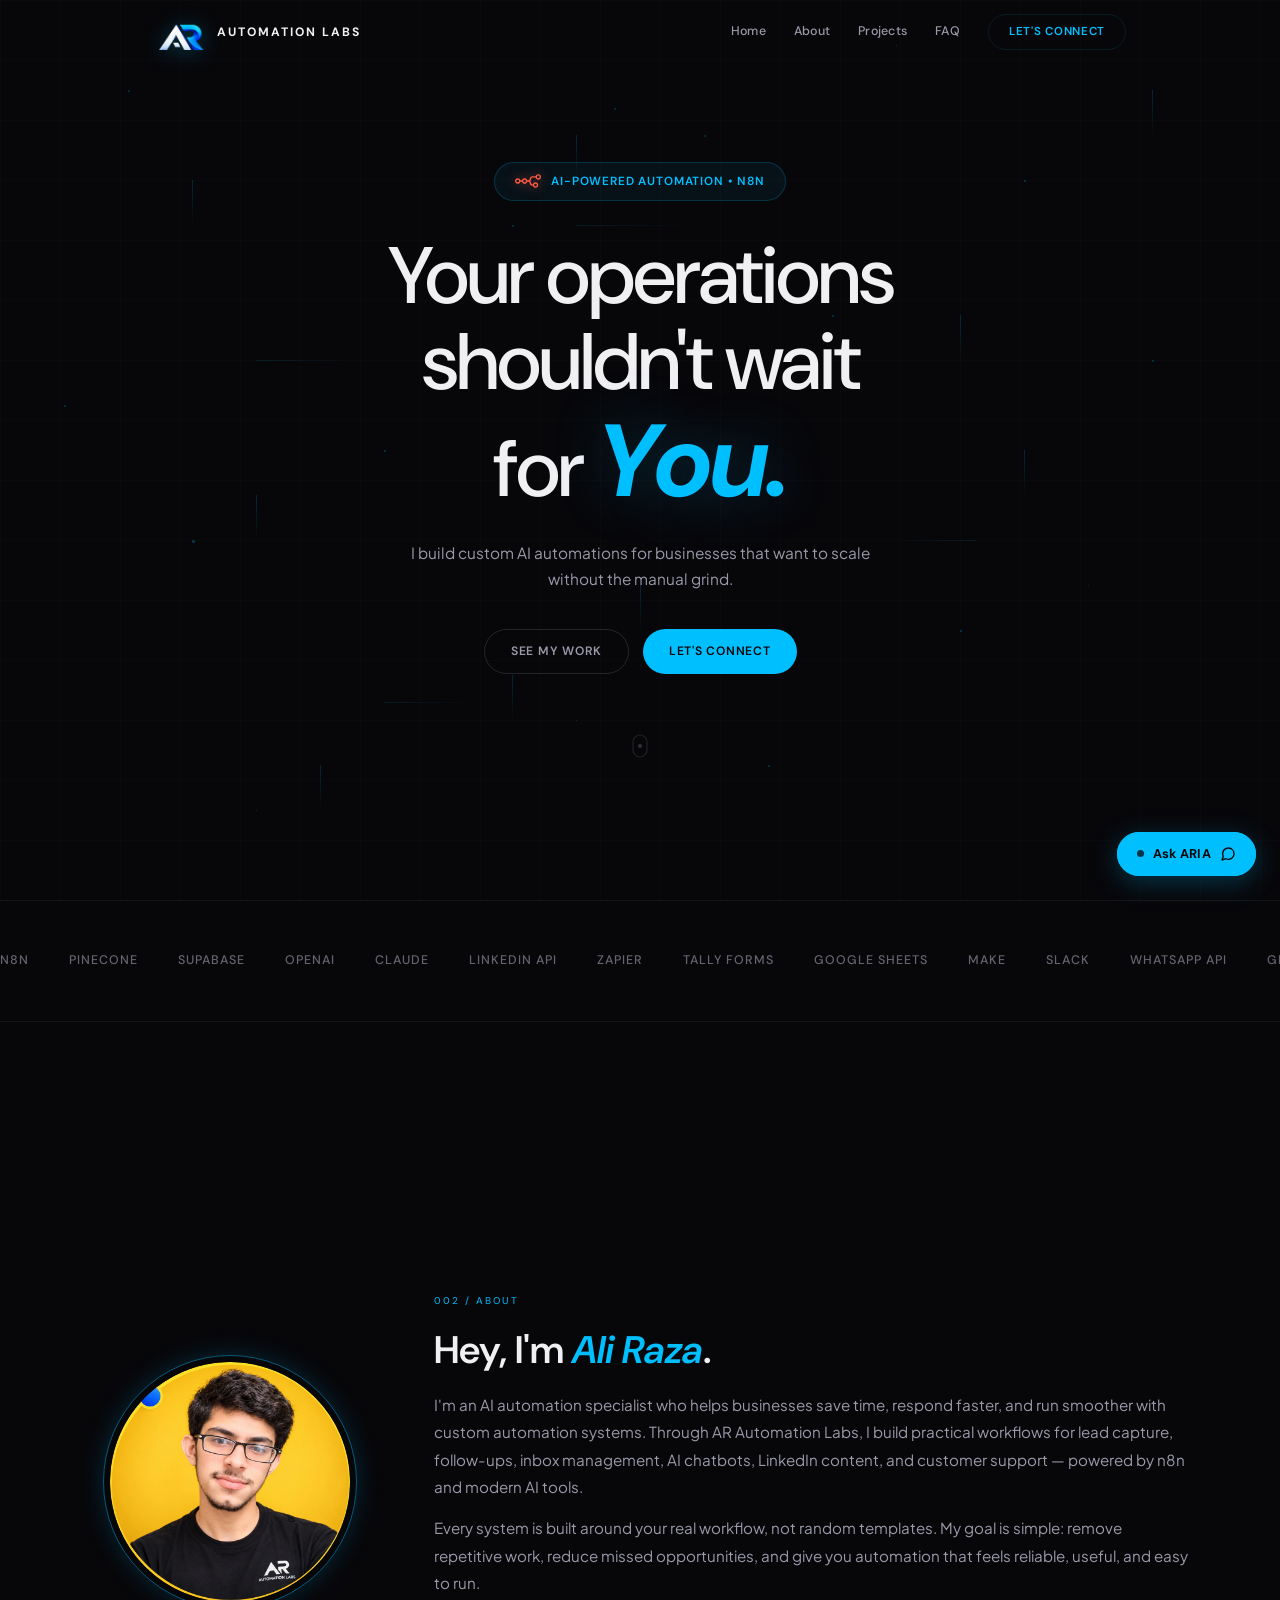
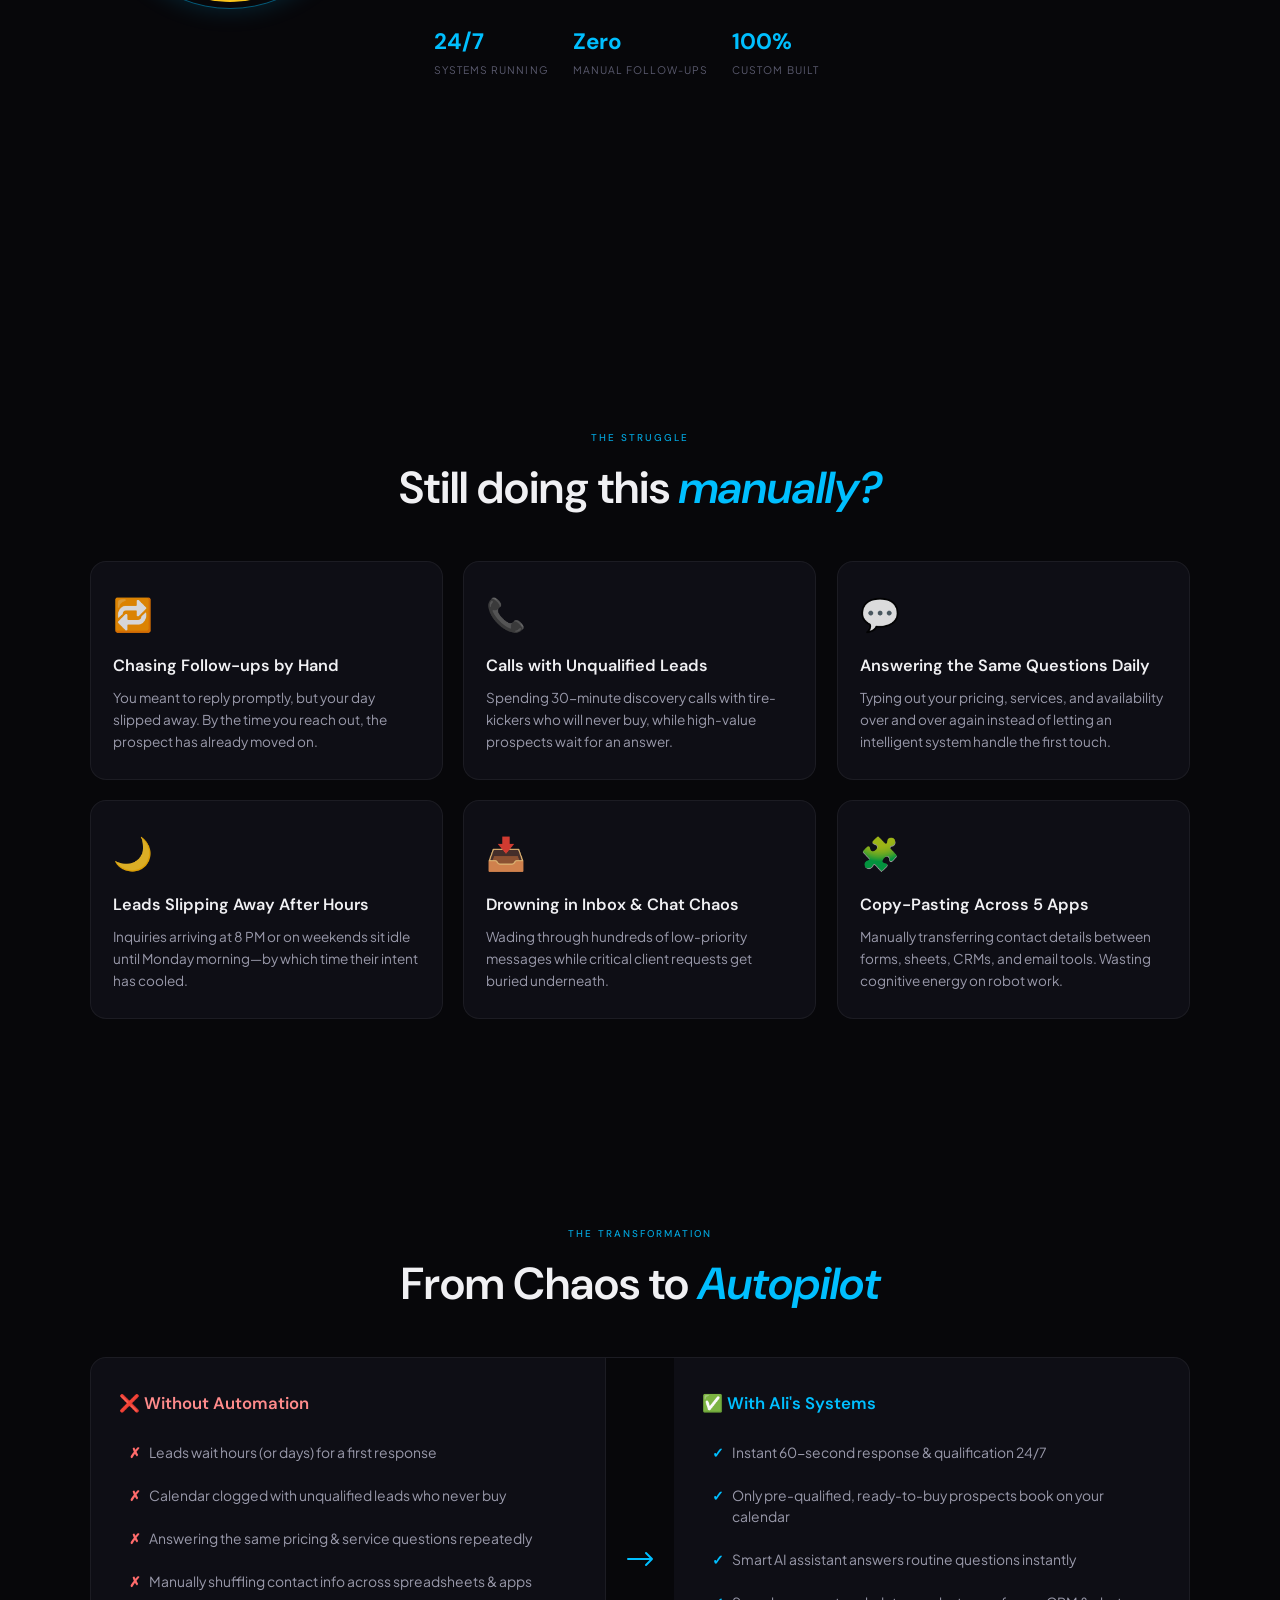
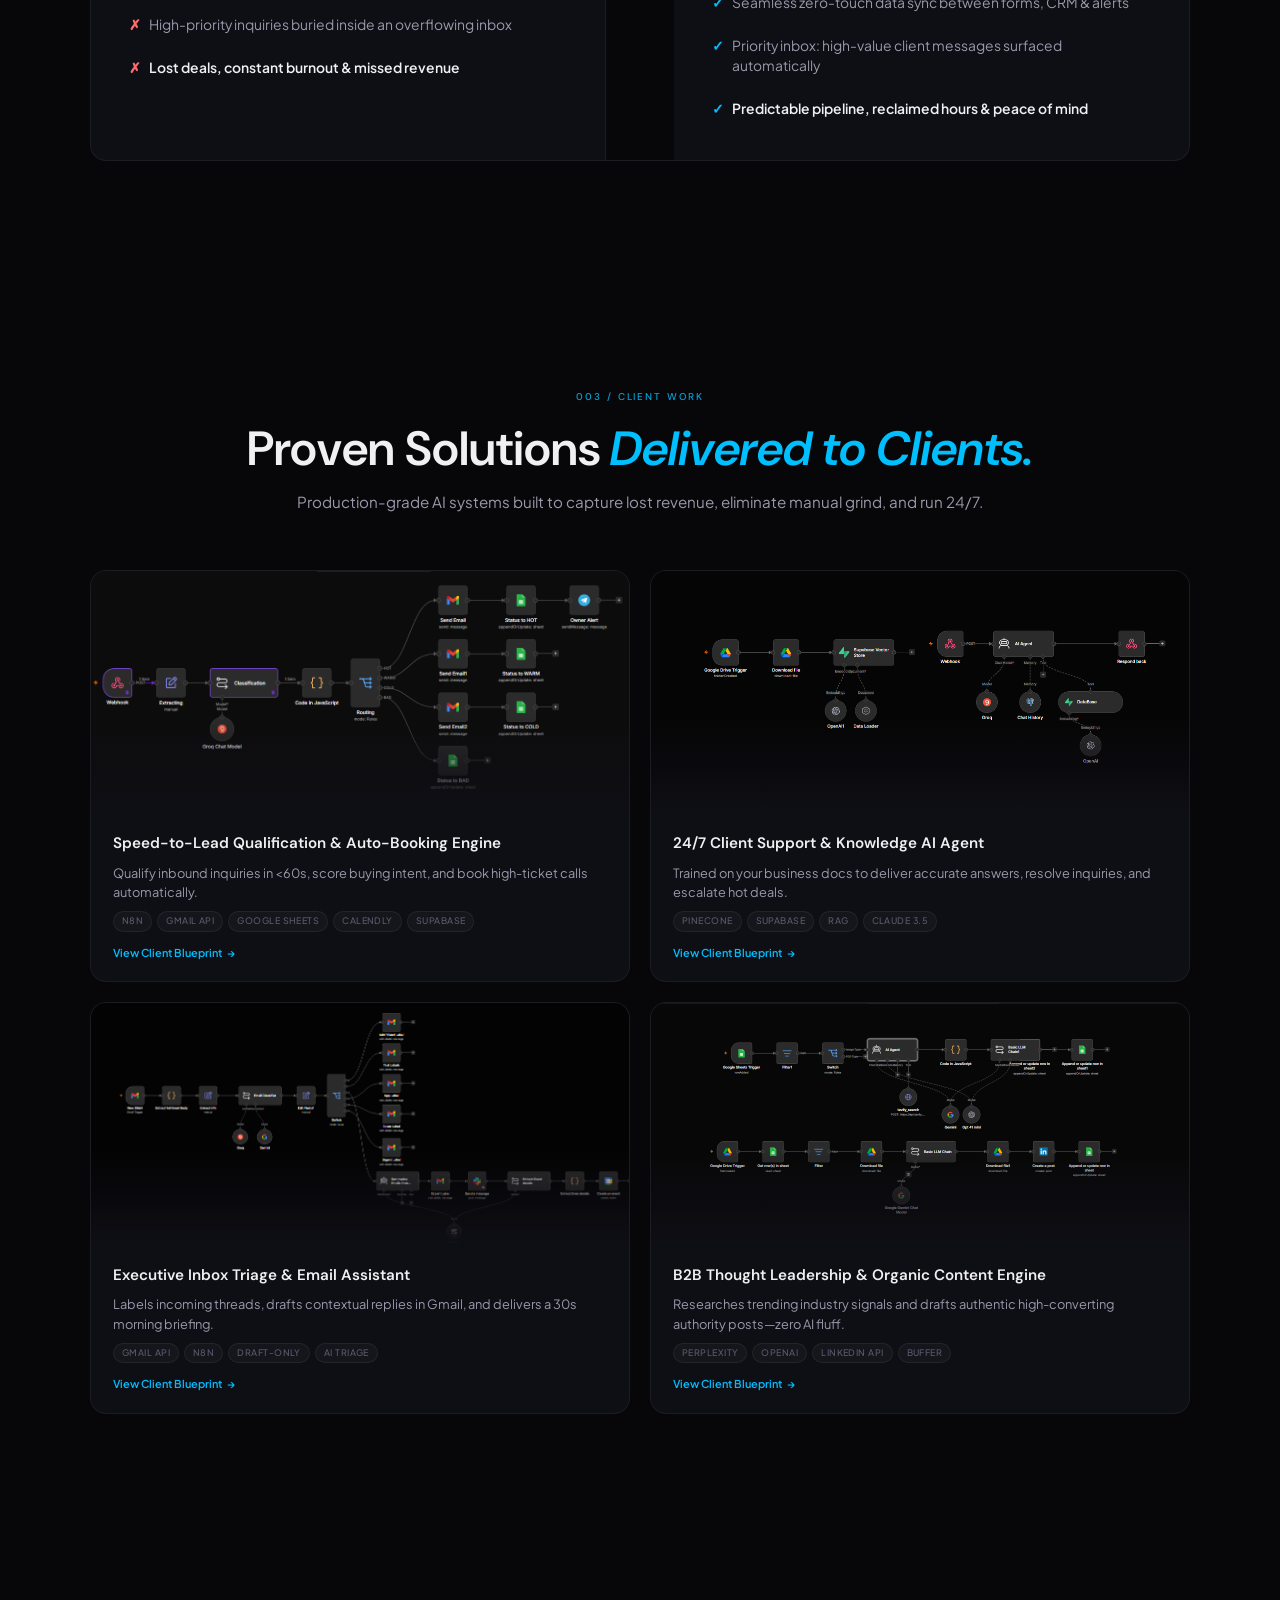
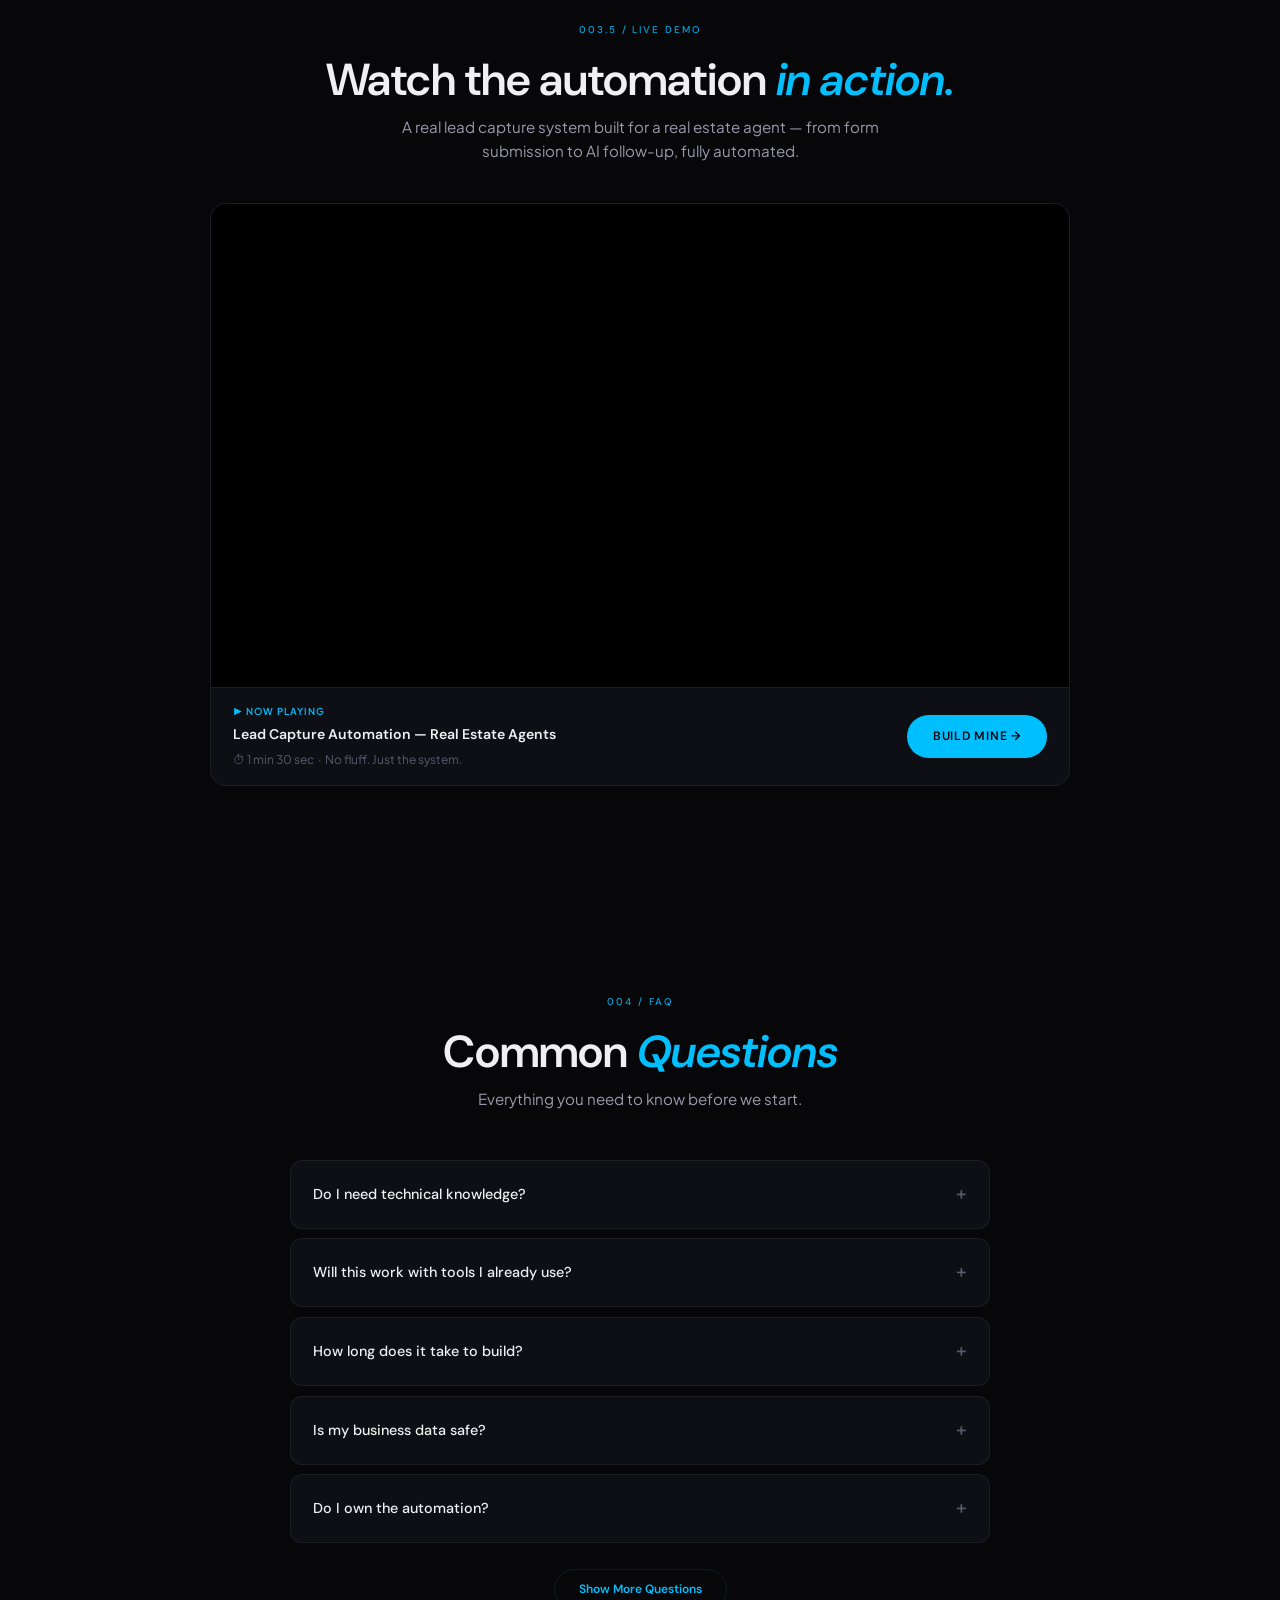
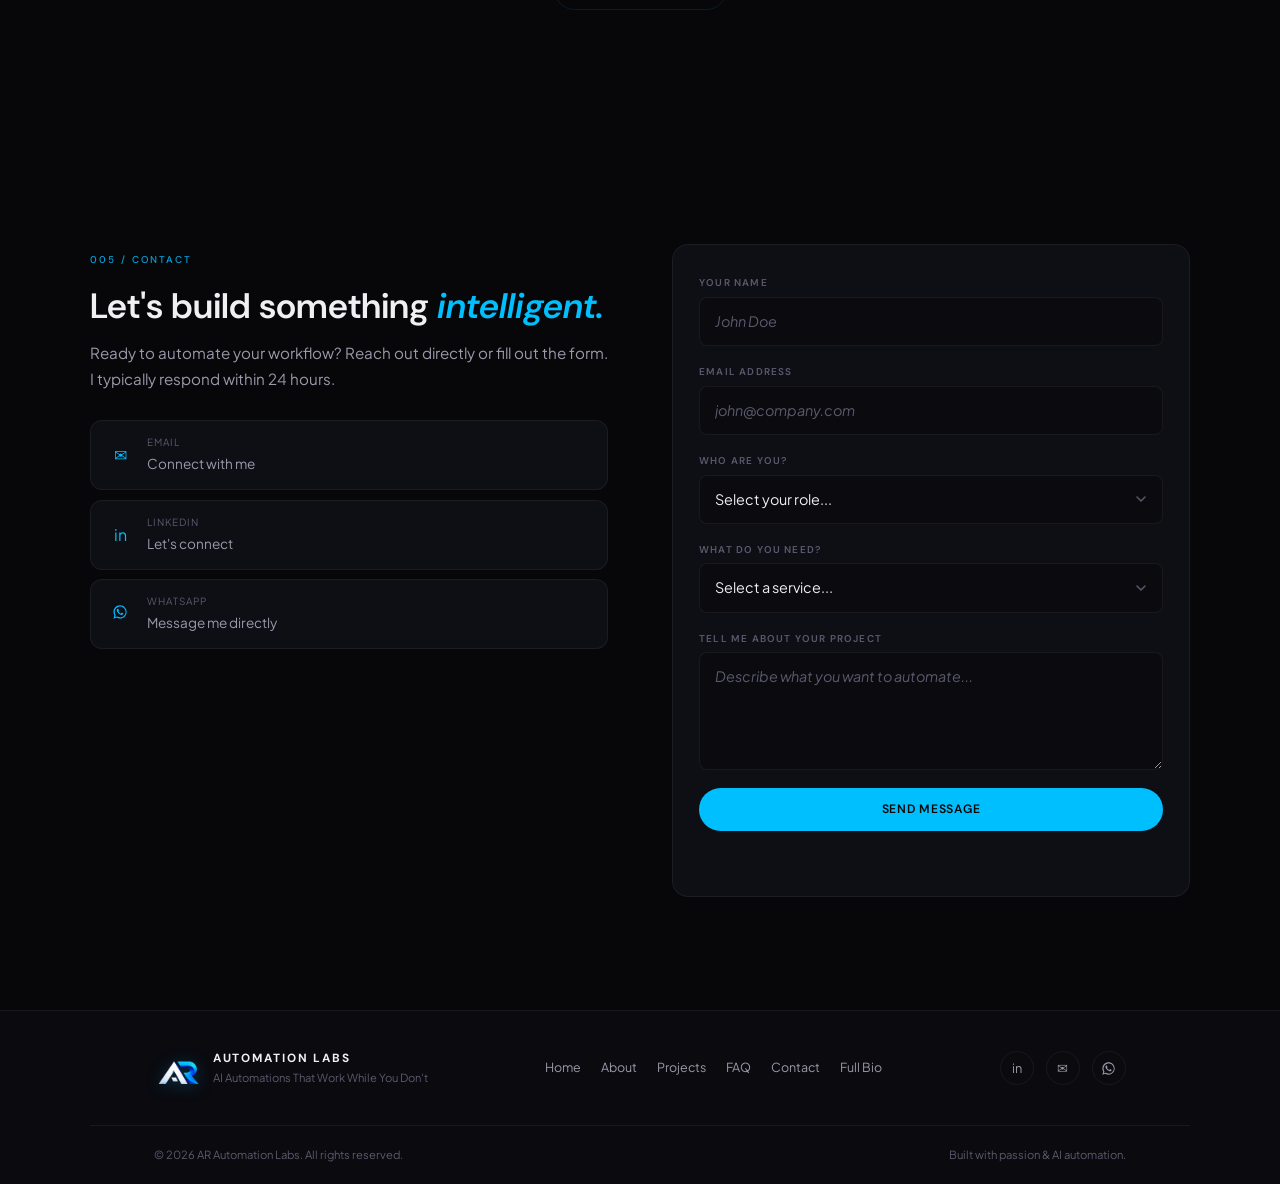
==== commit fa3e6772: "feat: enhance n8n logo visibility and size in hero badge" ====
--- a/index.html
+++ b/index.html
@@ -234,7 +234,7 @@
                 <div class="circuit-line" style="top:78%;left:30%;--w:90px;--d:8.5s"></div>
             </div>
             <div class="hero__inner">
-                <div class="hero__badge"><svg class="hero__badge-n8n" viewBox="0 0 24 24" fill="currentColor" width="15" height="15" aria-hidden="true"><path d="M21.4737 5.6842c-1.1772 0-2.1663.8051-2.4468 1.8947h-2.8955c-1.235 0-2.289.893-2.492 2.111l-.1038.623a1.263 1.263 0 0 1-1.246 1.0555H11.289c-.2805-1.0896-1.2696-1.8947-2.4468-1.8947s-2.1663.8051-2.4467 1.8947H4.973c-.2805-1.0896-1.2696-1.8947-2.4468-1.8947C1.1311 9.4737 0 10.6047 0 12s1.131 2.5263 2.5263 2.5263c1.1772 0 2.1663-.8051 2.4468-1.8947h1.4223c.2804 1.0896 1.2696 1.8947 2.4467 1.8947 1.1772 0 2.1663-.8051 2.4468-1.8947h1.0008a1.263 1.263 0 0 1 1.2459 1.0555l.1038.623c.203 1.218 1.257 2.111 2.492 2.111h.3692c.2804 1.0895 1.2696 1.8947 2.4468 1.8947 1.3952 0 2.5263-1.131 2.5263-2.5263s-1.131-2.5263-2.5263-2.5263c-1.1772 0-2.1664.805-2.4468 1.8947h-.3692a1.263 1.263 0 0 1-1.246-1.0555l-.1037-.623A2.52 2.52 0 0 0 13.9607 12a2.52 2.52 0 0 0 .821-1.4794l.1038-.623a1.263 1.263 0 0 1 1.2459-1.0555h2.8955c.2805 1.0896 1.2696 1.8947 2.4468 1.8947 1.3952 0 2.5263-1.131 2.5263-2.5263s-1.131-2.5263-2.5263-2.5263m0 1.2632a1.263 1.263 0 0 1 1.2631 1.2631 1.263 1.263 0 0 1-1.2631 1.2632 1.263 1.263 0 0 1-1.2632-1.2632 1.263 1.263 0 0 1 1.2632-1.2631M2.5263 10.7368A1.263 1.263 0 0 1 3.7895 12a1.263 1.263 0 0 1-1.2632 1.2632A1.263 1.263 0 0 1 1.2632 12a1.263 1.263 0 0 1 1.2631-1.2632m6.3158 0A1.263 1.263 0 0 1 10.1053 12a1.263 1.263 0 0 1-1.2632 1.2632A1.263 1.263 0 0 1 7.579 12a1.263 1.263 0 0 1 1.2632-1.2632m10.1053 3.7895a1.263 1.263 0 0 1 1.2631 1.2632 1.263 1.263 0 0 1-1.2631 1.2631 1.263 1.263 0 0 1-1.2632-1.2631 1.263 1.263 0 0 1 1.2632-1.2632"/></svg><span>AI-Powered Automation &bull; n8n</span></div>
+                <div class="hero__badge"><svg class="hero__badge-n8n" viewBox="0 5 24 14" fill="currentColor" width="24" height="15" aria-hidden="true"><path d="M21.4737 5.6842c-1.1772 0-2.1663.8051-2.4468 1.8947h-2.8955c-1.235 0-2.289.893-2.492 2.111l-.1038.623a1.263 1.263 0 0 1-1.246 1.0555H11.289c-.2805-1.0896-1.2696-1.8947-2.4468-1.8947s-2.1663.8051-2.4467 1.8947H4.973c-.2805-1.0896-1.2696-1.8947-2.4468-1.8947C1.1311 9.4737 0 10.6047 0 12s1.131 2.5263 2.5263 2.5263c1.1772 0 2.1663-.8051 2.4468-1.8947h1.4223c.2804 1.0896 1.2696 1.8947 2.4467 1.8947 1.1772 0 2.1663-.8051 2.4468-1.8947h1.0008a1.263 1.263 0 0 1 1.2459 1.0555l.1038.623c.203 1.218 1.257 2.111 2.492 2.111h.3692c.2804 1.0895 1.2696 1.8947 2.4468 1.8947 1.3952 0 2.5263-1.131 2.5263-2.5263s-1.131-2.5263-2.5263-2.5263c-1.1772 0-2.1664.805-2.4468 1.8947h-.3692a1.263 1.263 0 0 1-1.246-1.0555l-.1037-.623A2.52 2.52 0 0 0 13.9607 12a2.52 2.52 0 0 0 .821-1.4794l.1038-.623a1.263 1.263 0 0 1 1.2459-1.0555h2.8955c.2805 1.0896 1.2696 1.8947 2.4468 1.8947 1.3952 0 2.5263-1.131 2.5263-2.5263s-1.131-2.5263-2.5263-2.5263m0 1.2632a1.263 1.263 0 0 1 1.2631 1.2631 1.263 1.263 0 0 1-1.2631 1.2632 1.263 1.263 0 0 1-1.2632-1.2632 1.263 1.263 0 0 1 1.2632-1.2631M2.5263 10.7368A1.263 1.263 0 0 1 3.7895 12a1.263 1.263 0 0 1-1.2632 1.2632A1.263 1.263 0 0 1 1.2632 12a1.263 1.263 0 0 1 1.2631-1.2632m6.3158 0A1.263 1.263 0 0 1 10.1053 12a1.263 1.263 0 0 1-1.2632 1.2632A1.263 1.263 0 0 1 7.579 12a1.263 1.263 0 0 1 1.2632-1.2632m10.1053 3.7895a1.263 1.263 0 0 1 1.2631 1.2632 1.263 1.263 0 0 1-1.2631 1.2631 1.263 1.263 0 0 1-1.2632-1.2631 1.263 1.263 0 0 1 1.2632-1.2632"/></svg><span>AI-Powered Automation &bull; n8n</span></div>
                 <h1 class="hero__title">
                     <span class="hero__line">Your operations</span>
                     <span class="hero__line">shouldn't wait</span>
--- a/style.css
+++ b/style.css
@@ -54,10 +54,10 @@
 /* HERO */
 .hero{overflow:hidden}
 .hero__inner{max-width:var(--mw);width:100%;margin:0 auto;text-align:center;position:relative;z-index:2}
-.hero__badge{display:inline-flex;align-items:center;gap:8px;padding:8px 18px;background:rgba(0,191,255,.06);border:1px solid rgba(0,191,255,.18);border-radius:var(--rp);font-family:var(--fh);font-size:.72rem;font-weight:600;color:var(--accent);letter-spacing:.07em;text-transform:uppercase;margin-bottom:32px;transition:border-color var(--fast) var(--ease),box-shadow var(--fast) var(--ease)}
-.hero__badge:hover{border-color:rgba(0,191,255,.38);box-shadow:0 0 20px rgba(0,191,255,.15)}
-.hero__badge-n8n{width:16px;height:16px;color:#FF6D5A;flex-shrink:0;transition:transform var(--fast) var(--ease)}
-.hero__badge:hover .hero__badge-n8n{transform:scale(1.15) rotate(4deg)}
+.hero__badge{display:inline-flex;align-items:center;gap:10px;padding:9px 20px;background:rgba(0,191,255,.06);border:1px solid rgba(0,191,255,.2);border-radius:var(--rp);font-family:var(--fh);font-size:.74rem;font-weight:600;color:var(--accent);letter-spacing:.07em;text-transform:uppercase;margin-bottom:32px;transition:border-color var(--fast) var(--ease),box-shadow var(--fast) var(--ease)}
+.hero__badge:hover{border-color:rgba(0,191,255,.4);box-shadow:0 0 24px rgba(0,191,255,.18)}
+.hero__badge-n8n{width:26px;height:16px;color:#FF5A43;flex-shrink:0;display:block;filter:drop-shadow(0 0 6px rgba(255,90,67,.55));transition:transform var(--fast) var(--ease),filter var(--fast) var(--ease)}
+.hero__badge:hover .hero__badge-n8n{transform:scale(1.12);filter:drop-shadow(0 0 10px rgba(255,90,67,.85))}
 .hero__title{font-family:var(--fh);font-size:clamp(2.5rem,6.5vw,5rem);font-weight:500;line-height:1.08;letter-spacing:-.025em;margin-bottom:24px}
 .hero__line{display:block}
 .hero__line--accent em{font-family:var(--fh);font-size:clamp(3rem,8vw,6.5rem);font-weight:700;font-style:italic;color:var(--accent);text-shadow:0 0 60px var(--accent-g),0 0 120px rgba(0,191,255,.08)}
